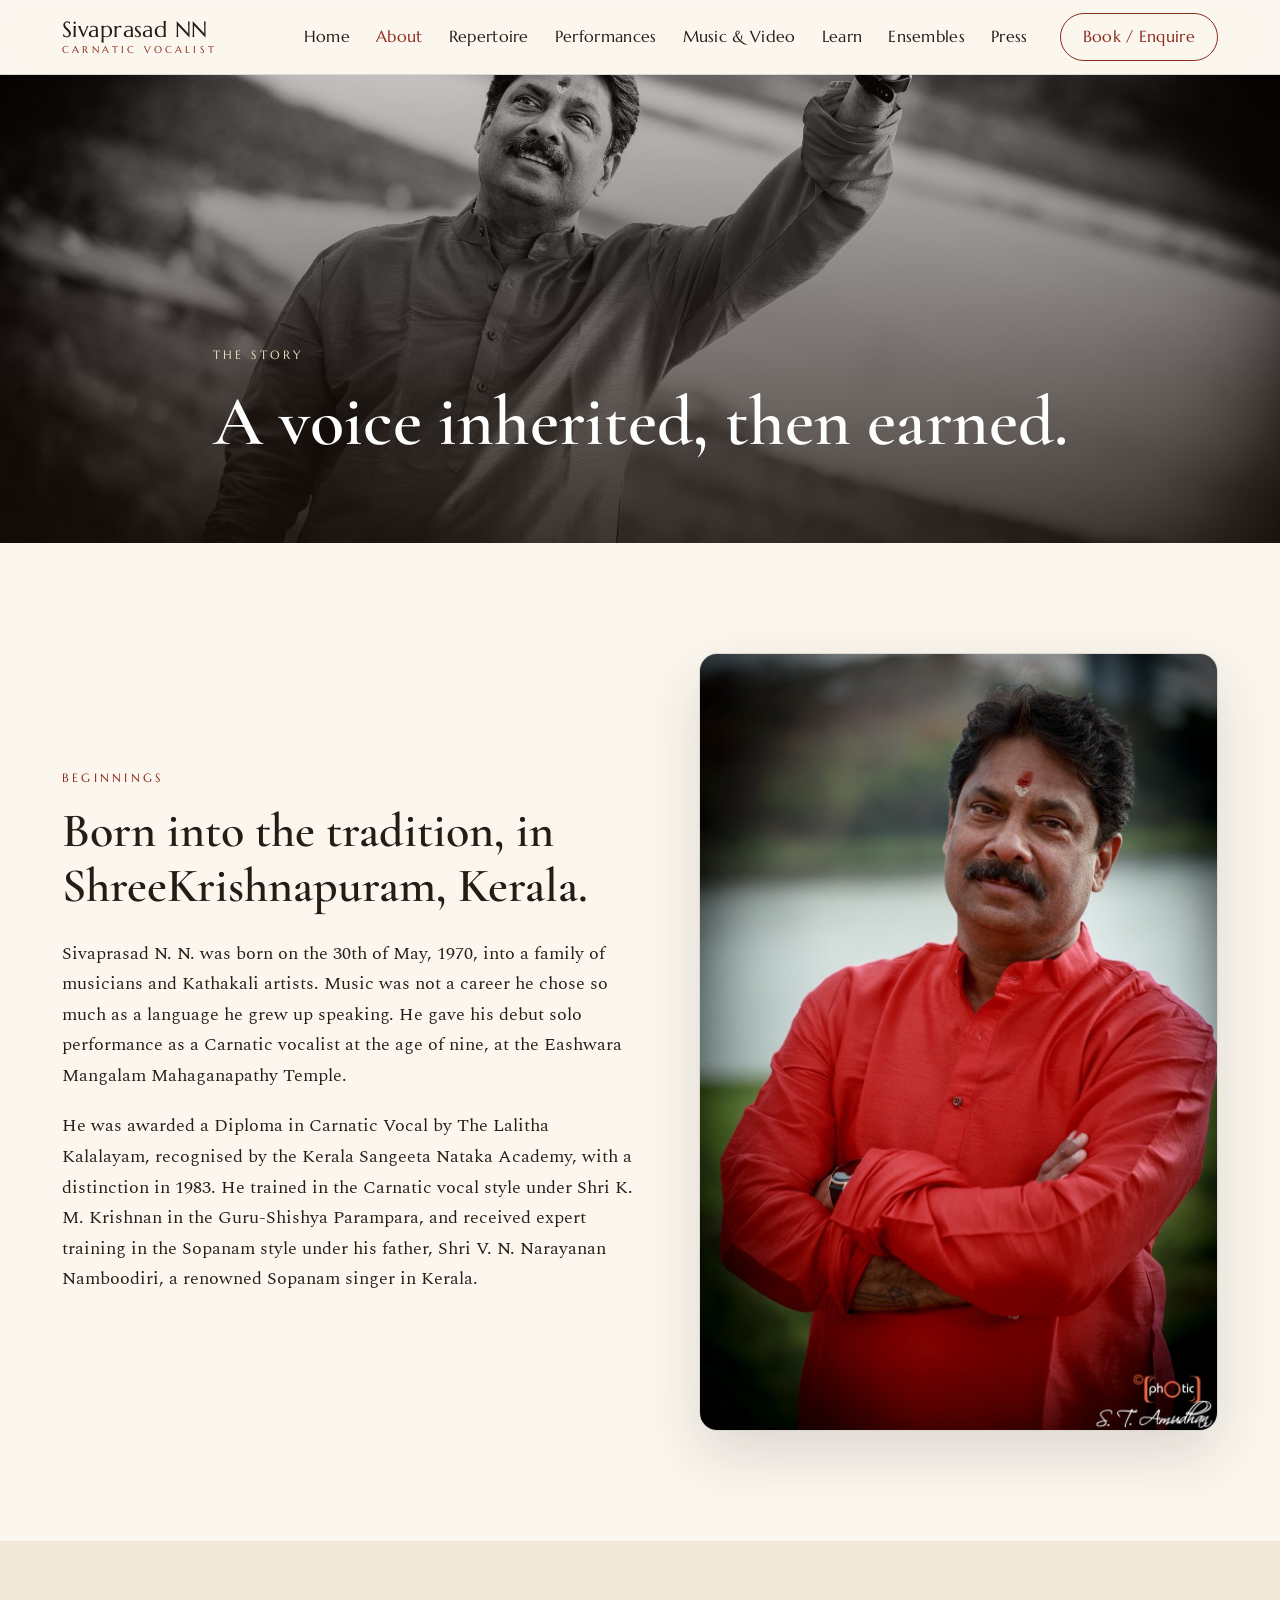
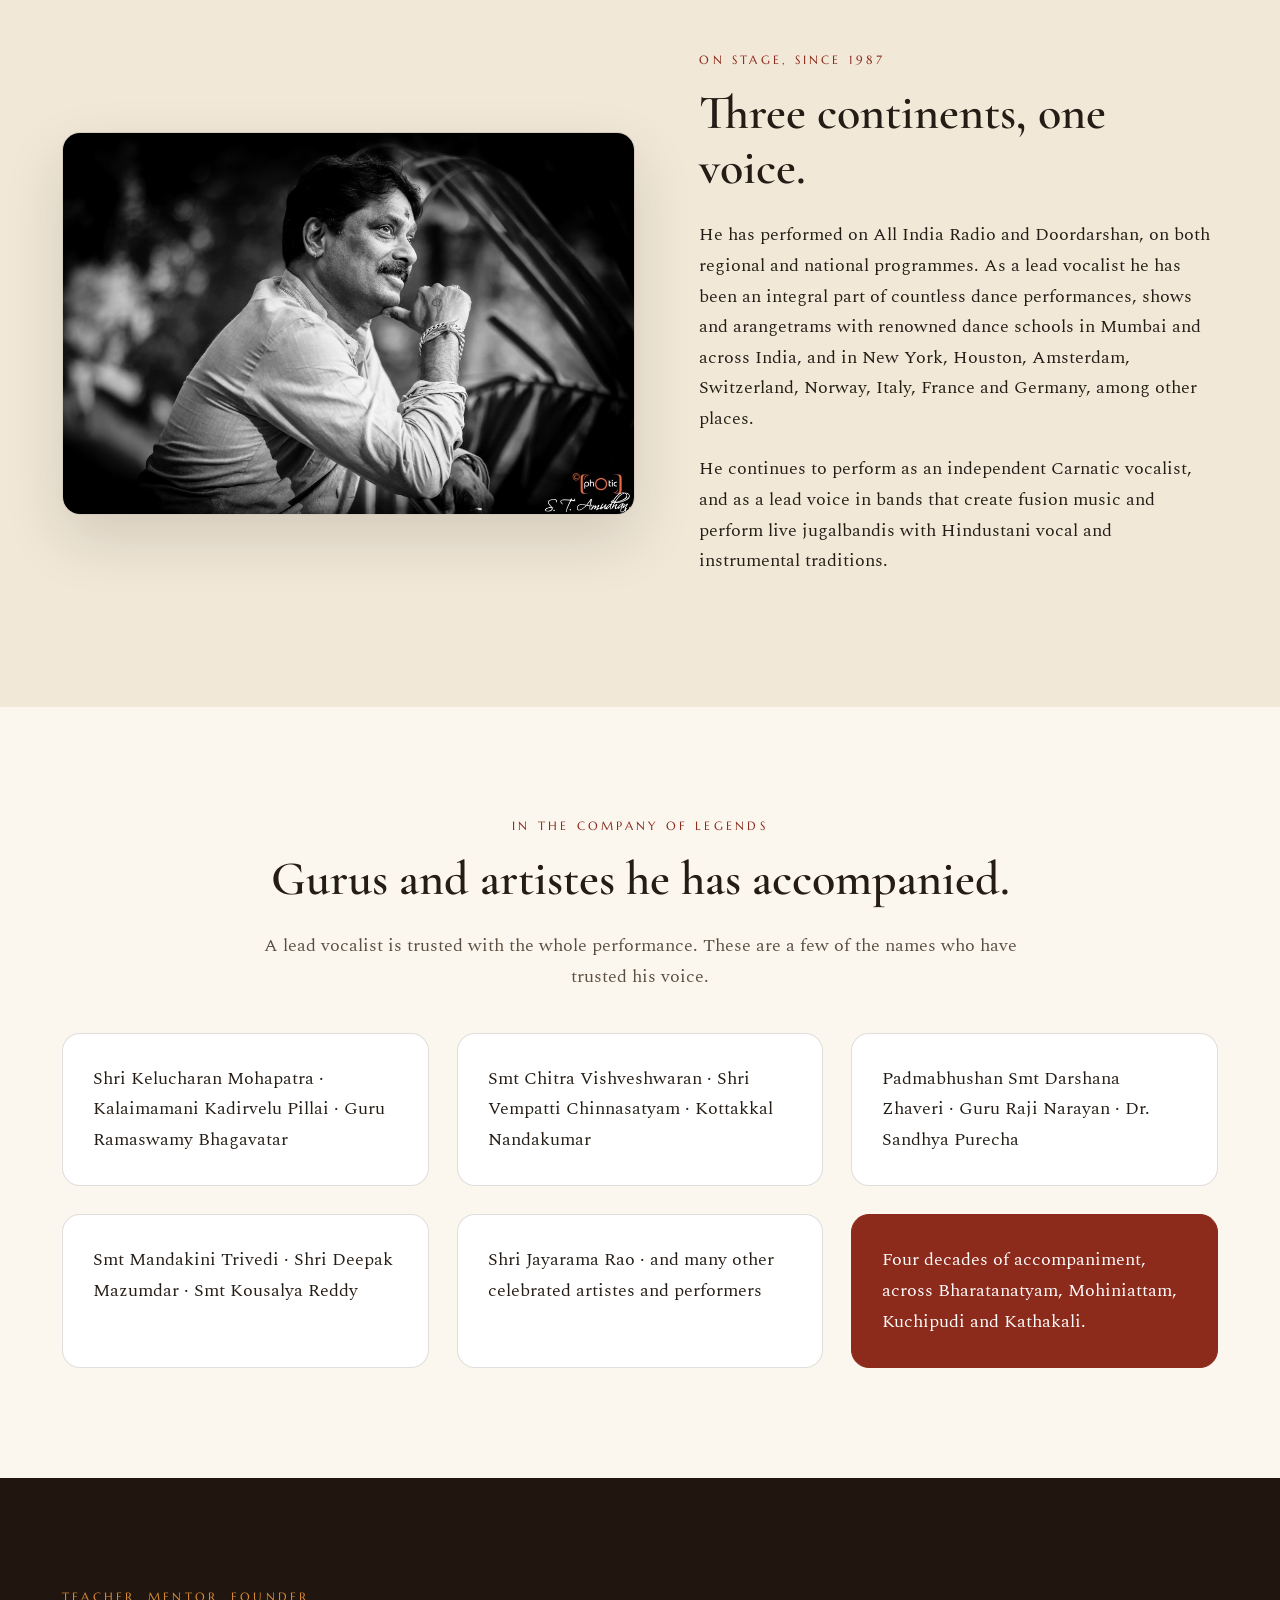
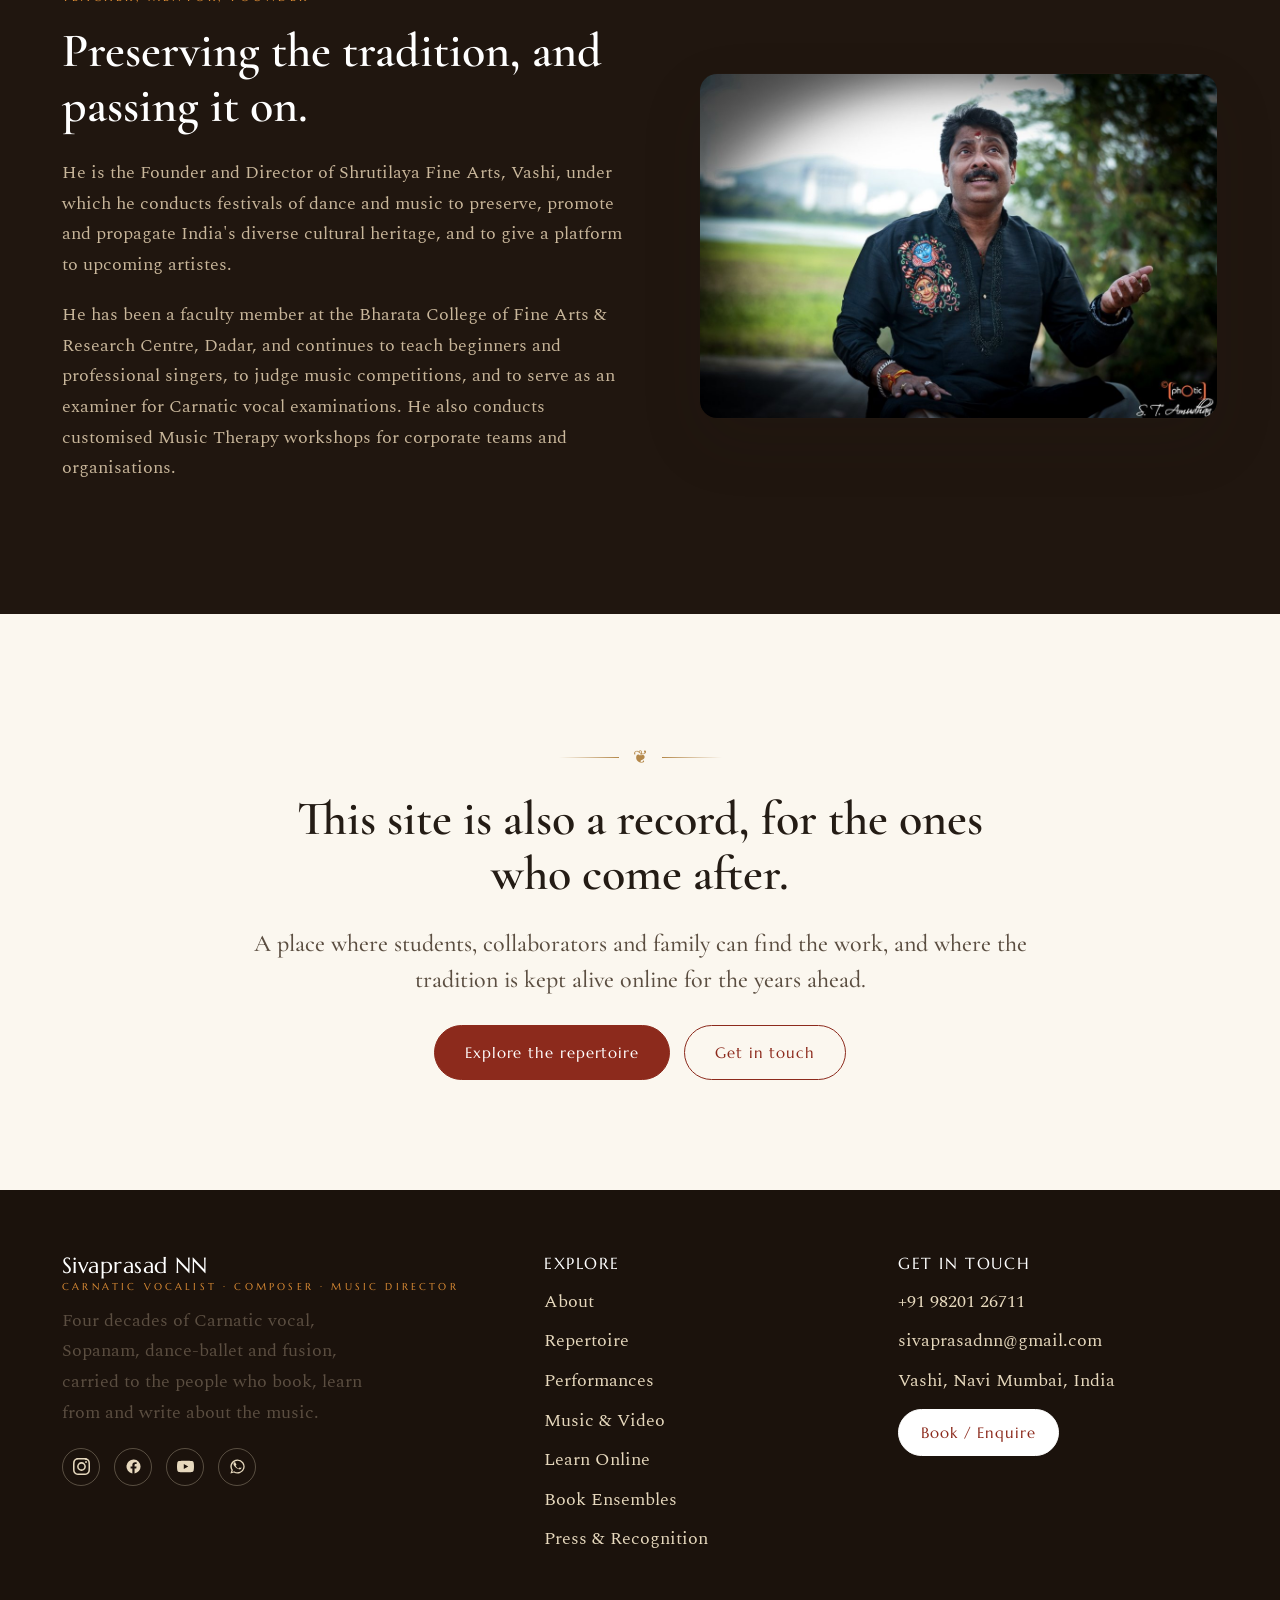
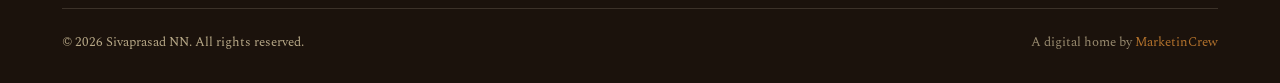
==== about.html @ c772d379 "Initial commit: Sivaprasad NN website (9-page static site)" ====
<!DOCTYPE html>
<html lang="en">
<head>
<meta charset="UTF-8">
<meta name="viewport" content="width=device-width, initial-scale=1.0">
<title>About · Sivaprasad NN, Carnatic Vocalist</title>
<meta name="description" content="The story of Sivaprasad NN: born into a family of musicians and Kathakali artists in Kerala, trained in Carnatic vocal and the Sopanam style, four decades on stage across three continents.">
<meta property="og:image" content="assets/photos/portrait/portrait-red.jpg">
<link rel="preconnect" href="https://fonts.googleapis.com">
<link rel="preconnect" href="https://fonts.gstatic.com" crossorigin>
<link href="https://fonts.googleapis.com/css2?family=Cormorant+Garamond:wght@500;600;700&family=Marcellus&family=Spectral:wght@400;500;600&display=swap" rel="stylesheet">
<link rel="icon" href="favicon.svg" type="image/svg+xml">
<link rel="stylesheet" href="css/style.css">
</head>
<body data-page="about">
<div id="site-header"></div>

<header class="pagehead">
  <div class="bg"><img src="assets/photos/hero/hero-bw-water.jpg" alt="Sivaprasad NN"></div>
  <div class="inner wrap">
    <p class="kicker">The story</p>
    <h1 class="display">A voice inherited, then earned.</h1>
  </div>
</header>

<section>
  <div class="wrap split">
    <div class="txt reveal">
      <p class="kicker">Beginnings</p>
      <h2 class="display">Born into the tradition, in ShreeKrishnapuram, Kerala.</h2>
      <p>Sivaprasad N. N. was born on the 30th of May, 1970, into a family of musicians and Kathakali artists. Music was not a career he chose so much as a language he grew up speaking. He gave his debut solo performance as a Carnatic vocalist at the age of nine, at the Eashwara Mangalam Mahaganapathy Temple.</p>
      <p>He was awarded a Diploma in Carnatic Vocal by The Lalitha Kalalayam, recognised by the Kerala Sangeeta Nataka Academy, with a distinction in 1983. He trained in the Carnatic vocal style under Shri K. M. Krishnan in the Guru-Shishya Parampara, and received expert training in the Sopanam style under his father, Shri V. N. Narayanan Namboodiri, a renowned Sopanam singer in Kerala.</p>
    </div>
    <div class="reveal">
      <div class="frame"><img src="assets/photos/portrait/portrait-red.jpg" alt="Sivaprasad NN portrait"></div>
    </div>
  </div>
</section>

<section class="section-sand">
  <div class="wrap split rev">
    <div class="reveal">
      <div class="frame"><img src="assets/photos/portrait/portrait-bw.jpg" alt="Sivaprasad NN in thought"></div>
    </div>
    <div class="txt reveal">
      <p class="kicker">On stage, since 1987</p>
      <h2 class="display">Three continents, one voice.</h2>
      <p>He has performed on All India Radio and Doordarshan, on both regional and national programmes. As a lead vocalist he has been an integral part of countless dance performances, shows and arangetrams with renowned dance schools in Mumbai and across India, and in New York, Houston, Amsterdam, Switzerland, Norway, Italy, France and Germany, among other places.</p>
      <p>He continues to perform as an independent Carnatic vocalist, and as a lead voice in bands that create fusion music and perform live jugalbandis with Hindustani vocal and instrumental traditions.</p>
    </div>
  </div>
</section>

<!-- GURUS -->
<section>
  <div class="wrap">
    <div class="center reveal" style="max-width:760px;margin:0 auto 40px">
      <p class="kicker">In the company of legends</p>
      <h2 class="display">Gurus and artistes he has accompanied.</h2>
      <p class="muted">A lead vocalist is trusted with the whole performance. These are a few of the names who have trusted his voice.</p>
    </div>
    <div class="grid g3">
      <div class="card reveal"><p class="mb0">Shri Kelucharan Mohapatra &middot; Kalaimamani Kadirvelu Pillai &middot; Guru Ramaswamy Bhagavatar</p></div>
      <div class="card reveal"><p class="mb0">Smt Chitra Vishveshwaran &middot; Shri Vempatti Chinnasatyam &middot; Kottakkal Nandakumar</p></div>
      <div class="card reveal"><p class="mb0">Padmabhushan Smt Darshana Zhaveri &middot; Guru Raji Narayan &middot; Dr. Sandhya Purecha</p></div>
      <div class="card reveal"><p class="mb0">Smt Mandakini Trivedi &middot; Shri Deepak Mazumdar &middot; Smt Kousalya Reddy</p></div>
      <div class="card reveal"><p class="mb0">Shri Jayarama Rao &middot; and many other celebrated artistes and performers</p></div>
      <div class="card reveal" style="background:var(--maroon);color:#fff;border-color:var(--maroon)">
        <p class="mb0" style="color:#fff">Four decades of accompaniment, across Bharatanatyam, Mohiniattam, Kuchipudi and Kathakali.</p></div>
    </div>
  </div>
</section>

<!-- TEACHING + SHRUTILAYA -->
<section class="section-ink">
  <div class="wrap split">
    <div class="txt reveal">
      <p class="kicker">Teacher, mentor, founder</p>
      <h2 class="display">Preserving the tradition, and passing it on.</h2>
      <p class="muted">He is the Founder and Director of Shrutilaya Fine Arts, Vashi, under which he conducts festivals of dance and music to preserve, promote and propagate India's diverse cultural heritage, and to give a platform to upcoming artistes.</p>
      <p class="muted">He has been a faculty member at the Bharata College of Fine Arts &amp; Research Centre, Dadar, and continues to teach beginners and professional singers, to judge music competitions, and to serve as an examiner for Carnatic vocal examinations. He also conducts customised Music Therapy workshops for corporate teams and organisations.</p>
    </div>
    <div class="reveal">
      <div class="frame"><img src="assets/photos/portrait/portrait-warm.jpg" alt="Sivaprasad NN teaching"></div>
    </div>
  </div>
</section>

<section class="center">
  <div class="wrap narrow reveal">
    <div class="orn"><span>&#10086;</span></div>
    <h2 class="display">This site is also a record, for the ones who come after.</h2>
    <p class="lead">A place where students, collaborators and family can find the work, and where the tradition is kept alive online for the years ahead.</p>
    <div class="btn-row" style="justify-content:center">
      <a href="repertoire.html" class="btn">Explore the repertoire</a>
      <a href="contact.html" class="btn ghost">Get in touch</a>
    </div>
  </div>
</section>

<div id="site-footer"></div>
<script src="js/data.js"></script>
<script src="js/components.js"></script>
<script src="js/main.js"></script>
</body>
</html>
---- css/style.css ----
/* =====================================================================
   Sivaprasad NN · Carnatic Vocalist
   Design system. Warm, classical, dignified. Mobile-first.
   Built by MarketinCrew. Edit colours/fonts here in one place.
   ===================================================================== */

:root{
  /* palette */
  --ivory:#FBF7EF;          /* page background */
  --paper:#FFFFFF;
  --sand:#F1E8D8;           /* soft blocks */
  --ink:#241C15;            /* main text */
  --ink-soft:#5B4E41;       /* secondary text */
  --maroon:#8C2A1C;         /* primary accent (temple vermillion) */
  --maroon-deep:#6E1F14;
  --saffron:#D98A34;        /* warm secondary */
  --gold:#B4884A;           /* fine lines, dividers */
  --gold-soft:#E7D9BE;
  --line:rgba(36,28,21,.14);

  --radius:12px;
  --radius-lg:18px;
  --shadow:0 1px 0 rgba(36,28,21,.06);
  --maxw:1200px;

  --serif:"Cormorant Garamond", Georgia, serif;
  --head:"Marcellus", Georgia, serif;
  --body:"Spectral", Georgia, serif;
}

*{box-sizing:border-box}
html{scroll-behavior:smooth}
body{
  margin:0;
  background:var(--ivory);
  color:var(--ink);
  font-family:var(--body);
  font-size:18px;
  line-height:1.7;
  -webkit-font-smoothing:antialiased;
  overflow-x:hidden;
}
img{max-width:100%;display:block}
a{color:var(--maroon);text-decoration:none}
a:hover{color:var(--maroon-deep)}

.wrap{max-width:var(--maxw);margin:0 auto;padding:0 22px}
.narrow{max-width:820px;margin-left:auto;margin-right:auto}

/* ---------- typography ---------- */
h1,h2,h3,h4{font-family:var(--head);font-weight:400;line-height:1.15;color:var(--ink);margin:0 0 .5em}
.display{font-family:var(--serif);font-weight:600}
h1{font-size:clamp(2.4rem,6vw,4.4rem)}
h2{font-size:clamp(1.9rem,4vw,3rem)}
h3{font-size:clamp(1.3rem,2.4vw,1.7rem)}
p{margin:0 0 1.1em}
.lead{font-size:clamp(1.15rem,2.2vw,1.5rem);color:var(--ink-soft);font-family:var(--serif);font-weight:500;line-height:1.5}
.kicker{font-family:var(--head);text-transform:uppercase;letter-spacing:.28em;font-size:.72rem;color:var(--maroon);margin:0 0 1rem}
.muted{color:var(--ink-soft)}
.center{text-align:center}

/* devanagari-style ornament divider */
.orn{display:flex;align-items:center;justify-content:center;gap:14px;color:var(--gold);margin:1.2rem 0}
.orn::before,.orn::after{content:"";height:1px;width:60px;background:linear-gradient(90deg,transparent,var(--gold))}
.orn::after{background:linear-gradient(90deg,var(--gold),transparent)}
.orn span{font-size:1.1rem}

/* ---------- buttons ---------- */
.btn{display:inline-block;font-family:var(--head);letter-spacing:.06em;font-size:.95rem;
  padding:14px 30px;border-radius:999px;border:1px solid var(--maroon);
  background:var(--maroon);color:#fff;transition:.25s;cursor:pointer}
.btn:hover{background:var(--maroon-deep);color:#fff;transform:translateY(-2px)}
.btn.ghost{background:transparent;color:var(--maroon)}
.btn.ghost:hover{background:var(--maroon);color:#fff}
.btn.light{background:#fff;color:var(--maroon);border-color:#fff}
.btn-row{display:flex;flex-wrap:wrap;gap:14px;margin-top:1.6rem}

/* ---------- header / nav ---------- */
.site-header{position:sticky;top:0;z-index:50;background:rgba(251,247,239,.9);
  backdrop-filter:blur(10px);border-bottom:1px solid var(--line)}
.nav{display:flex;align-items:center;justify-content:space-between;height:74px}
.brand{display:flex;flex-direction:column;line-height:1;font-family:var(--head)}
.brand .n{font-size:1.35rem;letter-spacing:.02em;color:var(--ink)}
.brand .t{font-size:.62rem;letter-spacing:.32em;text-transform:uppercase;color:var(--maroon);margin-top:5px}
.nav-links{display:flex;gap:26px;align-items:center;list-style:none;margin:0;padding:0}
.nav-links a{font-family:var(--head);font-size:.98rem;color:var(--ink);letter-spacing:.02em}
.nav-links a:hover,.nav-links a.active{color:var(--maroon)}
.nav-cta{margin-left:6px}
.burger{display:none;background:none;border:0;cursor:pointer;padding:8px}
.burger span{display:block;width:26px;height:2px;background:var(--ink);margin:5px 0;transition:.3s}

@media(max-width:940px){
  .nav-links{position:fixed;inset:74px 0 auto 0;background:var(--ivory);flex-direction:column;
    gap:0;padding:10px 0 24px;border-bottom:1px solid var(--line);
    transform:translateY(-140%);transition:transform .35s;box-shadow:0 18px 40px rgba(36,28,21,.12)}
  .nav-links.open{transform:translateY(0)}
  .nav-links li{width:100%;text-align:center}
  .nav-links a{display:block;padding:14px}
  .nav-links .nav-cta{margin:10px auto 0}
  .burger{display:block}
}

/* ---------- hero ---------- */
.hero{position:relative;min-height:88vh;display:flex;align-items:flex-end;
  color:#fff;overflow:hidden}
.hero .bg{position:absolute;inset:0}
.hero .bg img{width:100%;height:100%;object-fit:cover}
.hero .bg::after{content:"";position:absolute;inset:0;
  background:linear-gradient(180deg,rgba(30,18,12,.15) 0%,rgba(30,18,12,.35) 45%,rgba(24,14,9,.86) 100%)}
.hero .inner{position:relative;z-index:2;padding:0 0 8vh}
.hero .kicker{color:var(--gold-soft)}
.hero h1{color:#fff;text-shadow:0 2px 30px rgba(0,0,0,.4)}
.hero .lead{color:rgba(255,255,255,.9)}

/* page-top banner (interior pages) */
.pagehead{position:relative;color:#fff;min-height:52vh;display:flex;align-items:flex-end;overflow:hidden}
.pagehead .bg{position:absolute;inset:0}
.pagehead .bg img{width:100%;height:100%;object-fit:cover}
.pagehead .bg::after{content:"";position:absolute;inset:0;
  background:linear-gradient(180deg,rgba(30,18,12,.2),rgba(24,14,9,.8))}
.pagehead .inner{position:relative;z-index:2;padding:0 0 5vh}
.pagehead h1{color:#fff}
.pagehead .kicker{color:var(--gold-soft)}

/* ---------- sections ---------- */
section{padding:clamp(56px,9vw,110px) 0}
.section-sand{background:var(--sand)}
.section-ink{background:#20160F;color:#F1E8D8}
.section-ink h1,.section-ink h2,.section-ink h3{color:#fff}
.section-ink .muted{color:#c9b79b}
.section-ink .kicker{color:var(--saffron)}

.grid{display:grid;gap:28px}
.g2{grid-template-columns:repeat(2,1fr)}
.g3{grid-template-columns:repeat(3,1fr)}
.g4{grid-template-columns:repeat(4,1fr)}
@media(max-width:900px){.g3,.g4{grid-template-columns:repeat(2,1fr)}}
@media(max-width:620px){.g2,.g3,.g4{grid-template-columns:1fr}}

.split{display:grid;grid-template-columns:1.05fr .95fr;gap:clamp(30px,5vw,64px);align-items:center}
.split.rev .txt{order:2}
@media(max-width:840px){.split{grid-template-columns:1fr}.split.rev .txt{order:0}}
.frame{border-radius:var(--radius-lg);overflow:hidden;border:1px solid var(--line);
  box-shadow:0 24px 60px rgba(36,28,21,.14)}
.frame img{width:100%;height:100%;object-fit:cover}

/* ---------- cards ---------- */
.card{background:var(--paper);border:1px solid var(--line);border-radius:var(--radius-lg);
  padding:30px;transition:.28s}
.card:hover{transform:translateY(-4px);box-shadow:0 22px 48px rgba(36,28,21,.12)}
.card .ic{font-family:var(--serif);font-size:2.2rem;color:var(--maroon);line-height:1}
.card h3{margin-top:.5rem}
.card.pillar{border-top:3px solid var(--maroon)}

.stat{font-family:var(--serif);font-weight:600;font-size:clamp(2.4rem,5vw,3.6rem);color:var(--maroon);line-height:1}
.stat + .lbl{font-family:var(--head);text-transform:uppercase;letter-spacing:.14em;font-size:.74rem;color:var(--ink-soft)}

/* ---------- gallery ---------- */
.gallery{columns:3;column-gap:16px}
@media(max-width:900px){.gallery{columns:2}}
@media(max-width:560px){.gallery{columns:1}}
.gallery figure{margin:0 0 16px;border-radius:var(--radius);overflow:hidden;border:1px solid var(--line);
  cursor:pointer;position:relative;break-inside:avoid}
.gallery img{width:100%;transition:.5s}
.gallery figure:hover img{transform:scale(1.05)}

/* video cards */
.video{border-radius:var(--radius-lg);overflow:hidden;border:1px solid var(--line);background:#000;position:relative;aspect-ratio:16/9}
.video iframe{width:100%;height:100%;border:0}
.video-thumb{cursor:pointer;position:relative}
.video-thumb img{width:100%;height:100%;object-fit:cover;aspect-ratio:16/9}
.video-thumb::after{content:"►";position:absolute;inset:0;display:flex;align-items:center;justify-content:center;
  color:#fff;font-size:2rem;background:rgba(20,12,8,.28);transition:.3s}
.video-thumb:hover::after{background:rgba(20,12,8,.12)}
.vcaption{font-family:var(--head);font-size:1rem;margin-top:10px}

/* press wall */
.press-grid{columns:3;column-gap:16px}
@media(max-width:900px){.press-grid{columns:2}}
@media(max-width:560px){.press-grid{columns:1}}
.press-grid figure{margin:0 0 16px;border-radius:8px;overflow:hidden;border:1px solid var(--line);
  background:#fff;cursor:pointer;break-inside:avoid}
.quote{background:var(--paper);border:1px solid var(--line);border-left:3px solid var(--gold);
  border-radius:var(--radius);padding:26px 28px}
.quote p{font-family:var(--serif);font-style:italic;font-size:1.2rem;color:var(--ink);margin-bottom:.6rem}
.quote cite{font-family:var(--head);font-style:normal;font-size:.82rem;letter-spacing:.1em;
  text-transform:uppercase;color:var(--maroon)}

/* awards list */
.awards{list-style:none;margin:0;padding:0}
.awards li{padding:16px 0;border-bottom:1px solid var(--line);display:flex;gap:16px;align-items:baseline}
.awards li .yr{font-family:var(--serif);font-weight:600;color:var(--maroon);min-width:64px}
.awards li .ti{font-family:var(--body)}

/* ---------- flow / process diagram (rule 19) ---------- */
.flow{display:grid;grid-template-columns:repeat(3,1fr);gap:0;align-items:stretch}
@media(max-width:760px){.flow{grid-template-columns:1fr}}
.flow .step{position:relative;background:var(--paper);border:1px solid var(--line);border-radius:var(--radius-lg);
  padding:28px;margin:8px;text-align:center}
.flow .step .num{font-family:var(--serif);font-weight:600;color:var(--gold);font-size:1.1rem}
.flow .step h3{color:var(--maroon)}
.flow .arrow{display:none}

/* ---------- forms ---------- */
.form{background:var(--paper);border:1px solid var(--line);border-radius:var(--radius-lg);padding:clamp(24px,4vw,40px)}
.tabs{display:flex;gap:8px;flex-wrap:wrap;margin-bottom:22px}
.tab{font-family:var(--head);font-size:.9rem;padding:10px 20px;border-radius:999px;border:1px solid var(--line);
  background:transparent;cursor:pointer;color:var(--ink-soft);transition:.2s}
.tab.active{background:var(--maroon);color:#fff;border-color:var(--maroon)}
.field{margin-bottom:16px}
.field label{display:block;font-family:var(--head);font-size:.82rem;letter-spacing:.06em;
  text-transform:uppercase;color:var(--ink-soft);margin-bottom:6px}
.field input,.field textarea,.field select{width:100%;padding:13px 15px;border:1px solid var(--line);
  border-radius:10px;background:var(--ivory);font-family:var(--body);font-size:1rem;color:var(--ink)}
.field input:focus,.field textarea:focus,.field select:focus{outline:none;border-color:var(--maroon)}

/* ---------- footer ---------- */
.site-footer{background:#1B120C;color:#E7D9BE;padding:64px 0 30px}
.site-footer a{color:#E7D9BE}
.site-footer a:hover{color:#fff}
.footer-grid{display:grid;grid-template-columns:1.4fr 1fr 1fr;gap:34px}
@media(max-width:760px){.footer-grid{grid-template-columns:1fr;gap:26px}}
.site-footer h4{color:#fff;font-size:1rem;letter-spacing:.1em;text-transform:uppercase;margin-bottom:14px}
.site-footer ul{list-style:none;padding:0;margin:0}
.site-footer li{margin-bottom:9px}
.socials{display:flex;gap:14px;margin-top:14px}
.socials a{width:38px;height:38px;border:1px solid rgba(231,217,190,.3);border-radius:50%;
  display:flex;align-items:center;justify-content:center;transition:.25s}
.socials a:hover{background:var(--maroon);border-color:var(--maroon)}
.footer-bottom{border-top:1px solid rgba(231,217,190,.16);margin-top:44px;padding-top:22px;
  display:flex;justify-content:space-between;flex-wrap:wrap;gap:10px;font-size:.82rem;color:#b7a887}
.credit{opacity:.8}
.credit a{color:var(--saffron)}

/* ---------- lightbox ---------- */
.lb{position:fixed;inset:0;background:rgba(18,11,7,.94);z-index:200;display:none;
  align-items:center;justify-content:center;padding:24px}
.lb.open{display:flex}
.lb img{max-width:92vw;max-height:86vh;border-radius:8px}
.lb .x{position:absolute;top:22px;right:26px;color:#fff;font-size:2rem;cursor:pointer;font-family:var(--serif)}
.lb .nav-a{position:absolute;top:50%;transform:translateY(-50%);color:#fff;font-size:2.4rem;cursor:pointer;
  padding:20px;user-select:none;opacity:.8}
.lb .prev{left:8px}.lb .next{right:8px}

/* ---------- reveal on scroll ---------- */
.reveal{opacity:0;transform:translateY(26px);transition:opacity .8s ease,transform .8s ease}
.reveal.in{opacity:1;transform:none}

/* utility spacing */
.mt0{margin-top:0}.mb0{margin-bottom:0}
.pill{display:inline-block;font-family:var(--head);font-size:.76rem;letter-spacing:.12em;text-transform:uppercase;
  color:var(--maroon);background:var(--gold-soft);padding:6px 14px;border-radius:999px;margin-bottom:14px}
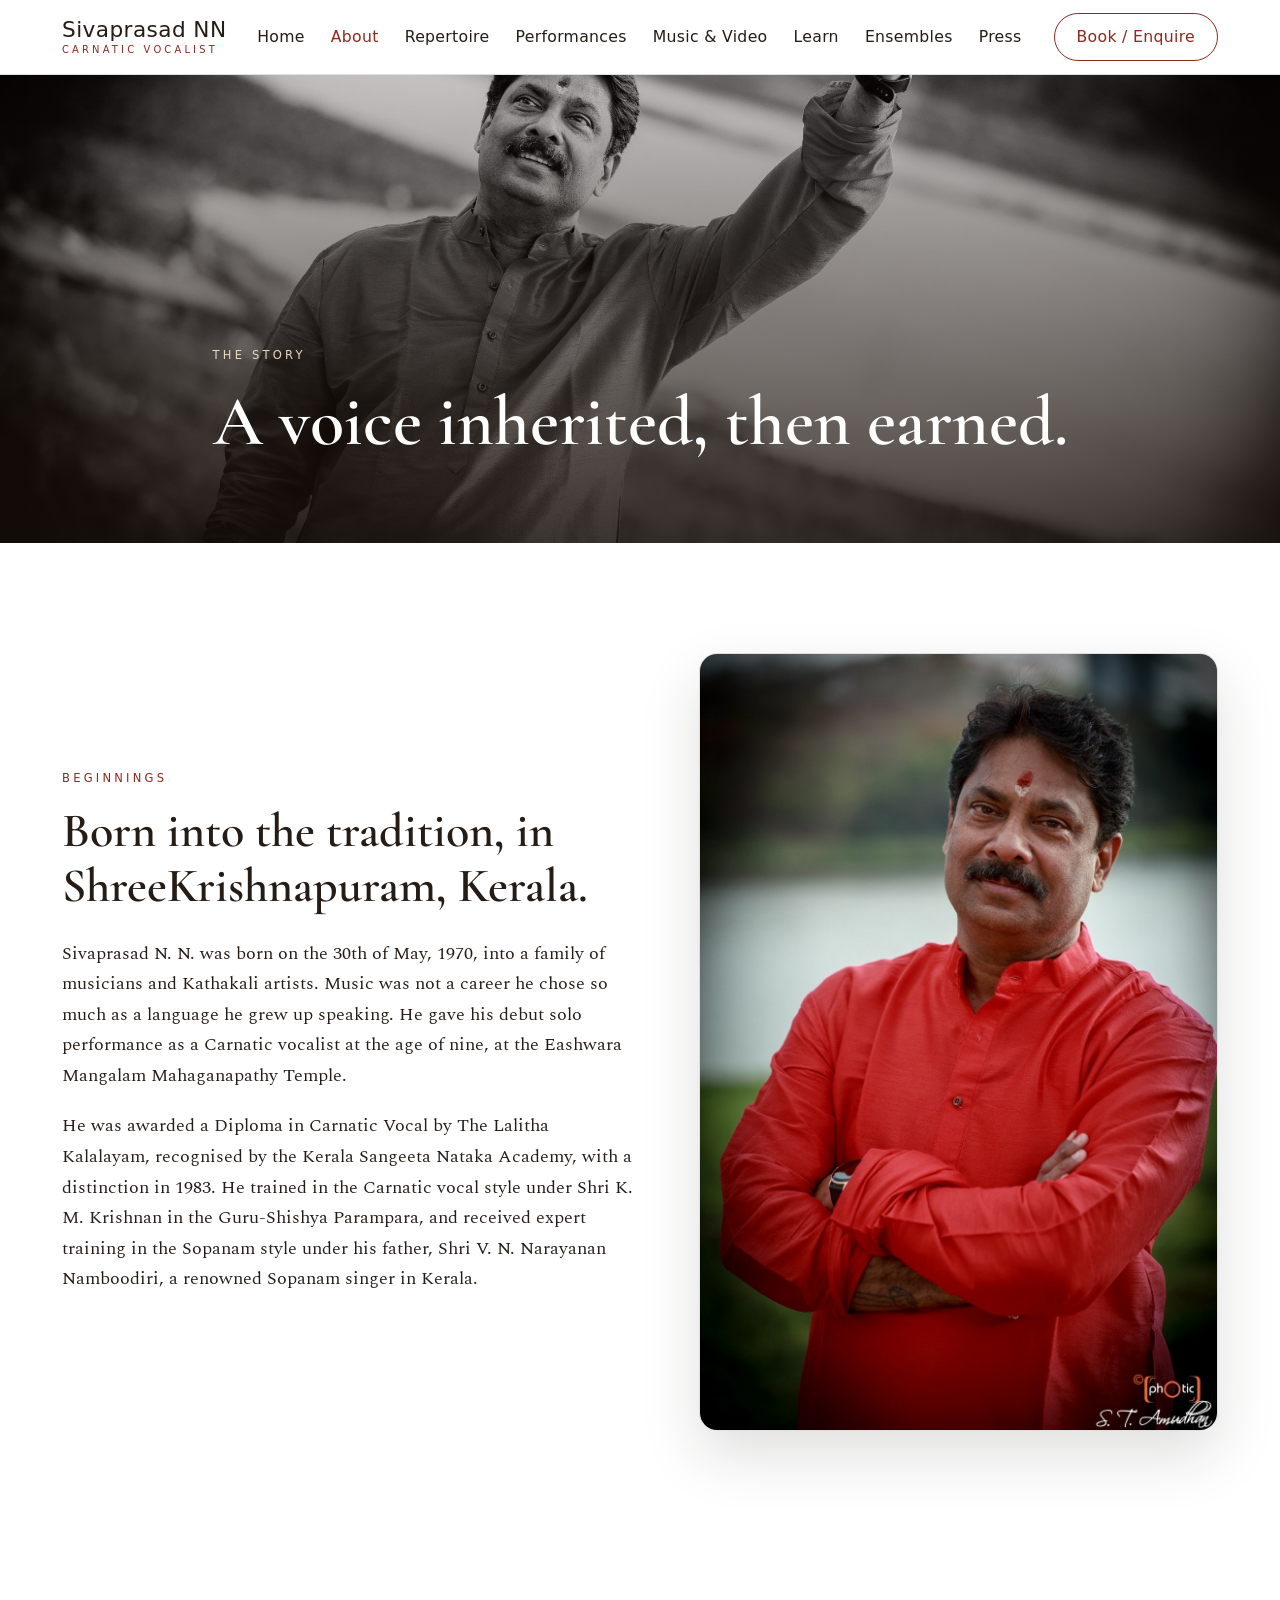
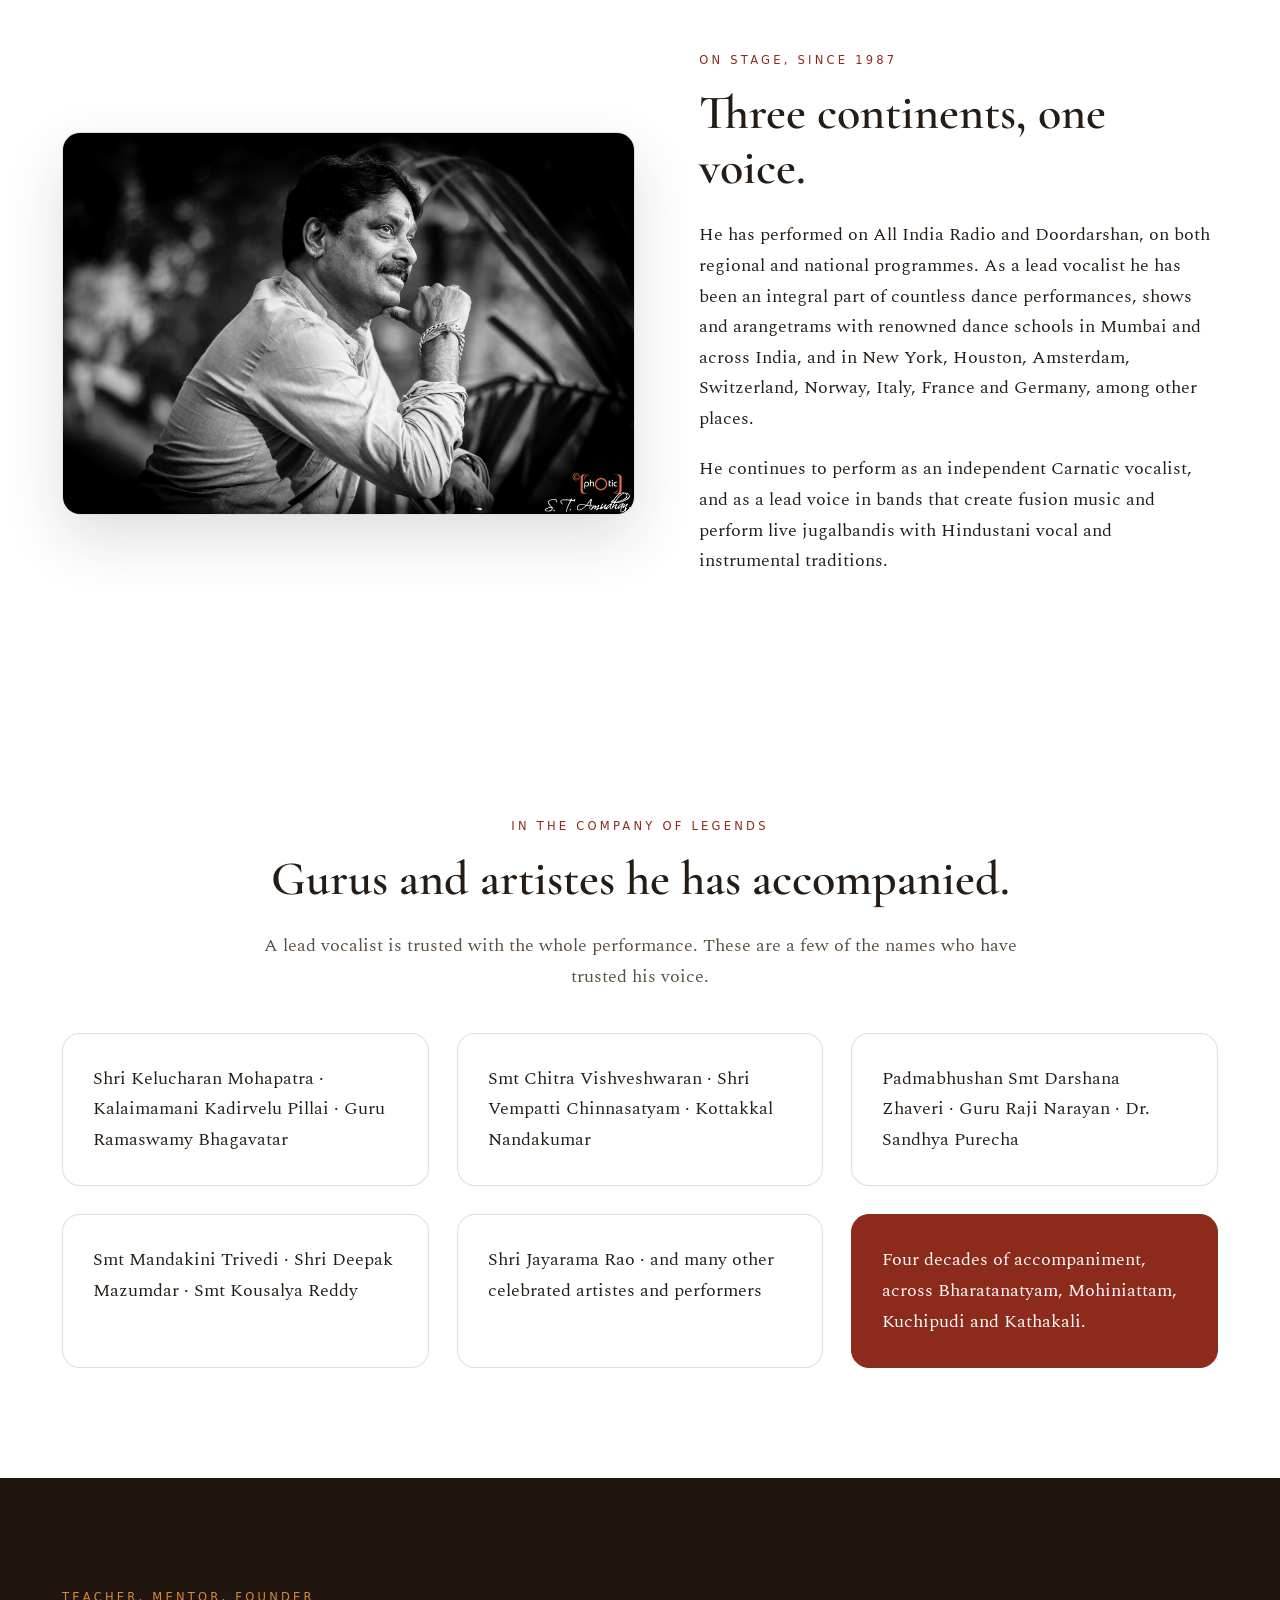
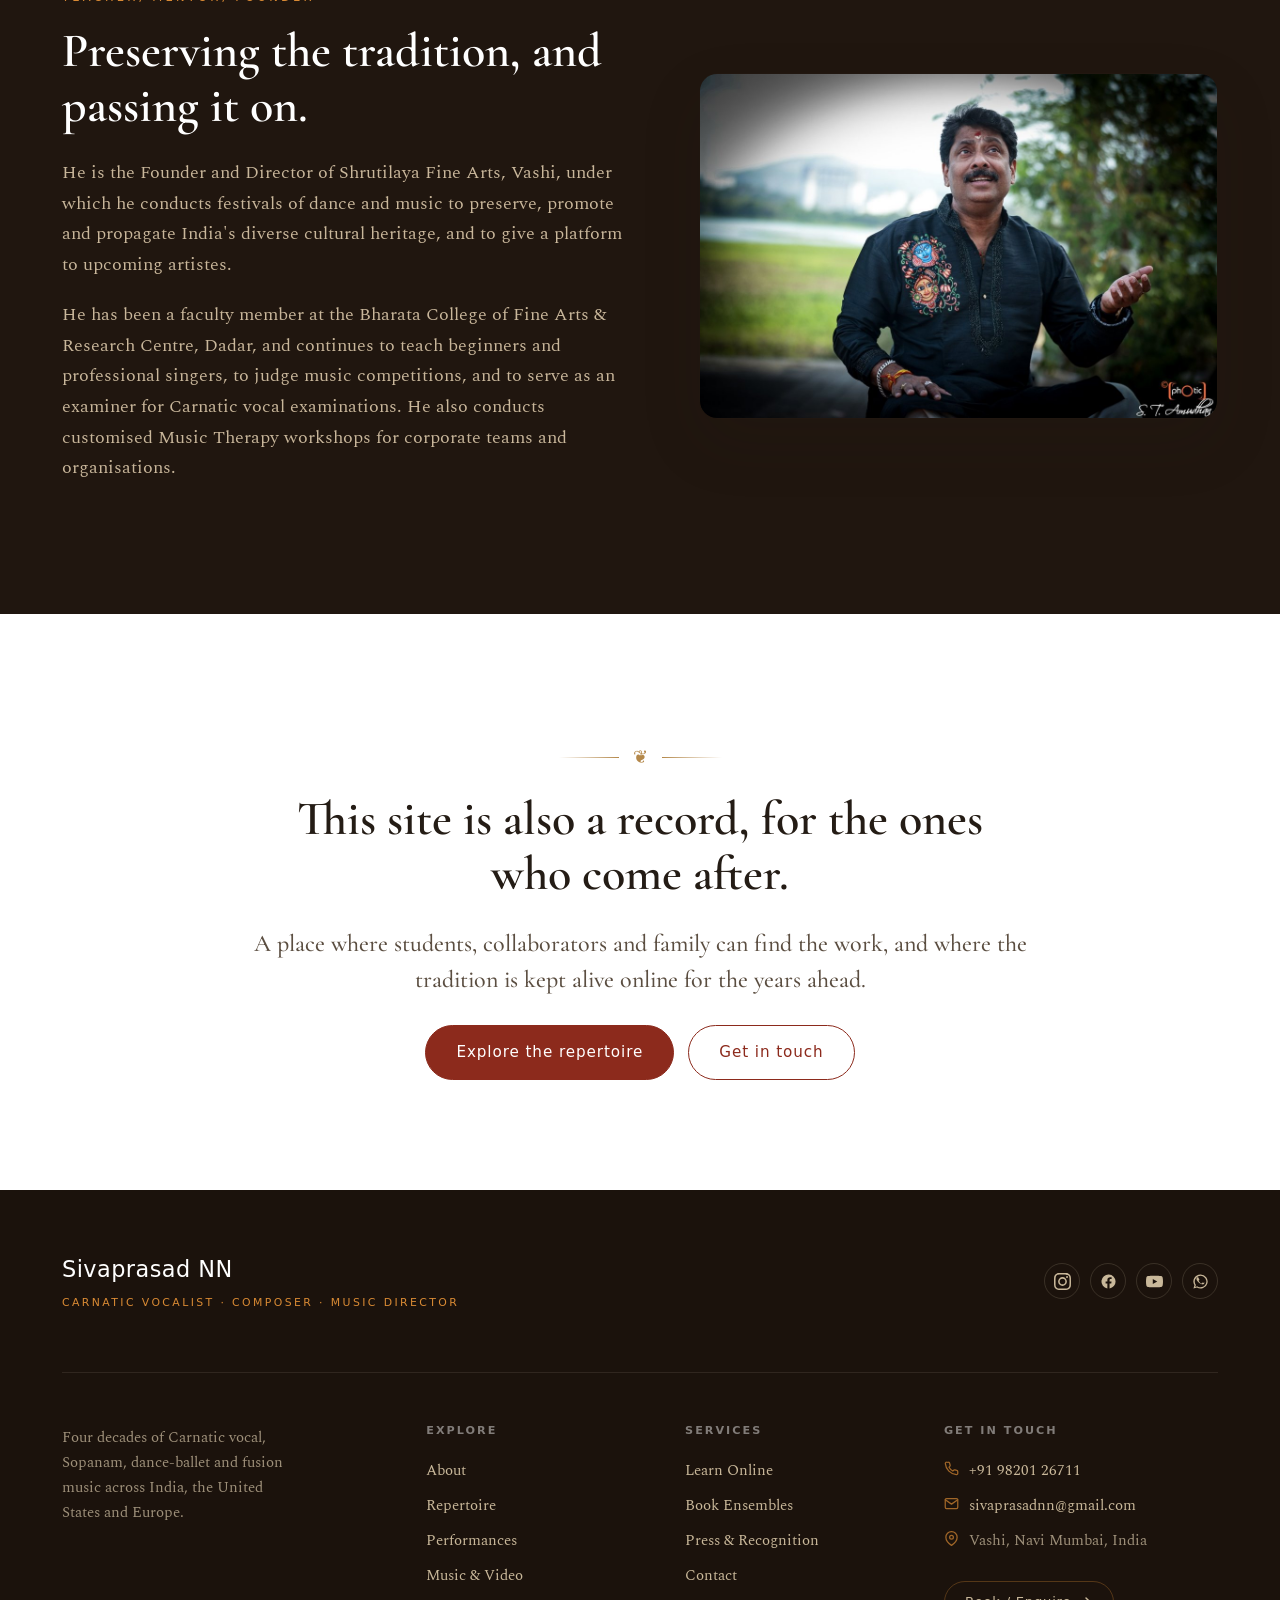
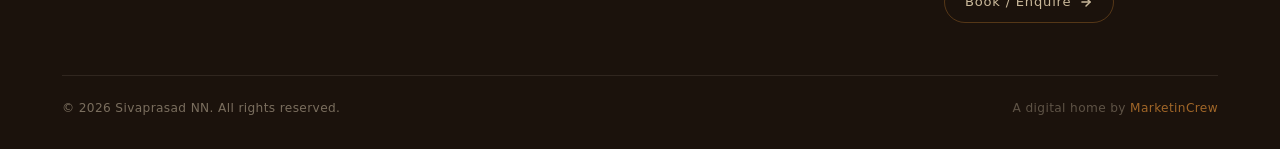
==== commit 9ec568af: "redesigned landing page" ====
--- a/about.html
+++ b/about.html
@@ -8,7 +8,7 @@
 <meta property="og:image" content="assets/photos/portrait/portrait-red.jpg">
 <link rel="preconnect" href="https://fonts.googleapis.com">
 <link rel="preconnect" href="https://fonts.gstatic.com" crossorigin>
-<link href="https://fonts.googleapis.com/css2?family=Cormorant+Garamond:wght@500;600;700&family=Marcellus&family=Spectral:wght@400;500;600&display=swap" rel="stylesheet">
+<link href="https://fonts.googleapis.com/css2?family=Cormorant+Garamond:wght@500;600;700family=Cormorant+Garamond:wght@500;600;700&family=Marcellus&family=Spectral:wght@400;500;600&display=swapfamily=Inter:wght@300;400;500;600;700family=Cormorant+Garamond:wght@500;600;700&family=Marcellus&family=Spectral:wght@400;500;600&display=swapfamily=Spectral:wght@400;500;600family=Cormorant+Garamond:wght@500;600;700&family=Marcellus&family=Spectral:wght@400;500;600&display=swapdisplay=swap" rel="stylesheet">
 <link rel="icon" href="favicon.svg" type="image/svg+xml">
 <link rel="stylesheet" href="css/style.css">
 </head>
--- a/css/style.css
+++ b/css/style.css
@@ -6,9 +6,9 @@
 
 :root{
   /* palette */
-  --ivory:#FBF7EF;          /* page background */
+  --ivory:#FFFFFF;          /* page background */
   --paper:#FFFFFF;
-  --sand:#F1E8D8;           /* soft blocks */
+  --sand:#FFFFFF;           /* soft blocks */
   --ink:#241C15;            /* main text */
   --ink-soft:#5B4E41;       /* secondary text */
   --maroon:#8C2A1C;         /* primary accent (temple vermillion) */
@@ -24,7 +24,7 @@
   --maxw:1200px;
 
   --serif:"Cormorant Garamond", Georgia, serif;
-  --head:"Marcellus", Georgia, serif;
+  --head:"Inter", system-ui, sans-serif;
   --body:"Spectral", Georgia, serif;
 }
 
@@ -76,18 +76,50 @@
 .btn-row{display:flex;flex-wrap:wrap;gap:14px;margin-top:1.6rem}
 
 /* ---------- header / nav ---------- */
-.site-header{position:sticky;top:0;z-index:50;background:rgba(251,247,239,.9);
-  backdrop-filter:blur(10px);border-bottom:1px solid var(--line)}
+.site-header{position:sticky;top:0;z-index:50;background:rgba(255,255,255,.9);
+  backdrop-filter:blur(10px);border-bottom:1px solid var(--line);transition:background .4s,border-color .4s}
 .nav{display:flex;align-items:center;justify-content:space-between;height:74px}
 .brand{display:flex;flex-direction:column;line-height:1;font-family:var(--head)}
-.brand .n{font-size:1.35rem;letter-spacing:.02em;color:var(--ink)}
-.brand .t{font-size:.62rem;letter-spacing:.32em;text-transform:uppercase;color:var(--maroon);margin-top:5px}
+.brand .n{font-size:1.35rem;letter-spacing:.02em;color:var(--ink);transition:color .4s}
+.brand .t{font-size:.62rem;letter-spacing:.32em;text-transform:uppercase;color:var(--maroon);margin-top:5px;transition:color .4s}
 .nav-links{display:flex;gap:26px;align-items:center;list-style:none;margin:0;padding:0}
-.nav-links a{font-family:var(--head);font-size:.98rem;color:var(--ink);letter-spacing:.02em}
+.nav-links a{font-family:var(--head);font-size:.98rem;color:var(--ink);letter-spacing:.02em;transition:color .4s}
 .nav-links a:hover,.nav-links a.active{color:var(--maroon)}
 .nav-cta{margin-left:6px}
 .burger{display:none;background:none;border:0;cursor:pointer;padding:8px}
 .burger span{display:block;width:26px;height:2px;background:var(--ink);margin:5px 0;transition:.3s}
+
+/* Transparent header on home page */
+.site-header.header--transparent{
+  position:fixed;top:0;left:0;right:0;
+  background:transparent;backdrop-filter:none;border-bottom-color:transparent;
+}
+.site-header.header--transparent .brand .n{color:#fff}
+.site-header.header--transparent .brand .t{color:rgba(255,255,255,.75)}
+.site-header.header--transparent .nav-links a{color:rgba(255,255,255,.9)}
+.site-header.header--transparent .nav-links a:hover,
+.site-header.header--transparent .nav-links a.active{color:#fff}
+.site-header.header--transparent .nav-links .nav-cta .btn{
+  color:#fff;border-color:rgba(255,255,255,.5);background:transparent;
+}
+.site-header.header--transparent .nav-links .nav-cta .btn:hover{
+  background:rgba(255,255,255,.15);border-color:#fff;
+}
+.site-header.header--transparent .burger span{background:#fff}
+
+/* Solid state after scroll */
+.site-header.header--scrolled{
+  background:rgba(255,255,255,.95);backdrop-filter:blur(10px);border-bottom-color:var(--line);
+}
+.site-header.header--scrolled .brand .n{color:var(--ink)}
+.site-header.header--scrolled .brand .t{color:var(--maroon)}
+.site-header.header--scrolled .nav-links a{color:var(--ink)}
+.site-header.header--scrolled .nav-links a:hover,
+.site-header.header--scrolled .nav-links a.active{color:var(--maroon)}
+.site-header.header--scrolled .nav-links .nav-cta .btn{
+  color:var(--maroon);border-color:var(--maroon);background:transparent;
+}
+.site-header.header--scrolled .burger span{background:var(--ink)}
 
 @media(max-width:940px){
   .nav-links{position:fixed;inset:74px 0 auto 0;background:var(--ivory);flex-direction:column;
@@ -98,6 +130,10 @@
   .nav-links a{display:block;padding:14px}
   .nav-links .nav-cta{margin:10px auto 0}
   .burger{display:block}
+  .site-header.header--transparent .nav-links{background:rgba(30,20,14,.95)}
+  .site-header.header--transparent .nav-links a{color:rgba(255,255,255,.9)}
+  .site-header.header--scrolled .nav-links{background:var(--ivory)}
+  .site-header.header--scrolled .nav-links a{color:var(--ink)}
 }
 
 /* ---------- hero ---------- */
@@ -215,22 +251,149 @@
 .field input:focus,.field textarea:focus,.field select:focus{outline:none;border-color:var(--maroon)}
 
 /* ---------- footer ---------- */
-.site-footer{background:#1B120C;color:#E7D9BE;padding:64px 0 30px}
-.site-footer a{color:#E7D9BE}
+.site-footer{
+  background:#1B120C;
+  color:#c9b89a;
+  padding:0 0 30px;
+}
+.site-footer a{color:#c9b89a;transition:color .25s}
 .site-footer a:hover{color:#fff}
-.footer-grid{display:grid;grid-template-columns:1.4fr 1fr 1fr;gap:34px}
-@media(max-width:760px){.footer-grid{grid-template-columns:1fr;gap:26px}}
-.site-footer h4{color:#fff;font-size:1rem;letter-spacing:.1em;text-transform:uppercase;margin-bottom:14px}
 .site-footer ul{list-style:none;padding:0;margin:0}
-.site-footer li{margin-bottom:9px}
-.socials{display:flex;gap:14px;margin-top:14px}
-.socials a{width:38px;height:38px;border:1px solid rgba(231,217,190,.3);border-radius:50%;
-  display:flex;align-items:center;justify-content:center;transition:.25s}
-.socials a:hover{background:var(--maroon);border-color:var(--maroon)}
-.footer-bottom{border-top:1px solid rgba(231,217,190,.16);margin-top:44px;padding-top:22px;
-  display:flex;justify-content:space-between;flex-wrap:wrap;gap:10px;font-size:.82rem;color:#b7a887}
-.credit{opacity:.8}
-.credit a{color:var(--saffron)}
+.site-footer li{margin-bottom:10px;font-size:.92rem}
+.site-footer h4{
+  font-family:var(--head);
+  color:rgba(255,255,255,.45);
+  font-size:.7rem;
+  font-weight:600;
+  letter-spacing:.18em;
+  text-transform:uppercase;
+  margin:0 0 20px;
+}
+
+/* top strip: brand left, socials right */
+.footer-top{
+  display:flex;
+  align-items:center;
+  justify-content:space-between;
+  flex-wrap:wrap;
+  gap:20px;
+  padding:clamp(40px,6vw,60px) 0;
+  border-bottom:1px solid rgba(231,217,190,.1);
+}
+.footer-brand{
+  display:flex;
+  flex-direction:column;
+  gap:5px;
+}
+.footer-brand__name{
+  font-family:var(--head);
+  font-size:1.4rem;
+  font-weight:500;
+  color:#fff;
+  letter-spacing:.02em;
+}
+.footer-brand__tag{
+  font-family:var(--head);
+  font-size:.68rem;
+  letter-spacing:.22em;
+  text-transform:uppercase;
+  color:var(--saffron);
+}
+
+.socials{display:flex;gap:10px}
+.socials a{
+  width:36px;height:36px;
+  border:1px solid rgba(231,217,190,.15);
+  border-radius:50%;
+  display:flex;align-items:center;justify-content:center;
+  color:#c9b89a;
+  transition:all .3s ease;
+}
+.socials a:hover{
+  background:var(--maroon);
+  border-color:var(--maroon);
+  color:#fff;
+  transform:translateY(-2px);
+}
+
+/* 4-column grid */
+.footer-grid{
+  display:grid;
+  grid-template-columns:1.5fr 1fr 1fr 1.3fr;
+  gap:clamp(24px,4vw,48px);
+  padding:clamp(36px,5vw,52px) 0;
+}
+@media(max-width:900px){
+  .footer-grid{grid-template-columns:1fr 1fr;row-gap:36px}
+}
+@media(max-width:560px){
+  .footer-grid{grid-template-columns:1fr;row-gap:32px}
+}
+
+.footer-bio{
+  font-family:var(--body);
+  font-size:.92rem;
+  line-height:1.7;
+  color:#9e907a;
+  margin:0;
+  max-width:30ch;
+}
+
+/* contact items with icons */
+.footer-contact li{
+  display:flex;
+  align-items:flex-start;
+  gap:10px;
+}
+.footer-contact svg{
+  flex-shrink:0;
+  margin-top:3px;
+  color:var(--saffron);
+  opacity:.7;
+}
+.footer-contact span{color:#9e907a}
+
+/* small CTA link */
+.footer-cta{
+  display:inline-flex;
+  align-items:center;
+  gap:8px;
+  margin-top:18px;
+  font-family:var(--head);
+  font-size:.82rem;
+  font-weight:500;
+  letter-spacing:.06em;
+  color:var(--saffron);
+  padding:9px 20px;
+  border-radius:999px;
+  border:1px solid rgba(217,138,52,.3);
+  transition:all .3s ease;
+  text-decoration:none;
+}
+.footer-cta svg{flex-shrink:0;transition:transform .3s ease}
+.footer-cta:hover{
+  background:var(--saffron);
+  color:#1B120C;
+  border-color:var(--saffron);
+}
+.footer-cta:hover svg{transform:translateX(3px)}
+
+/* bottom bar */
+.footer-bottom{
+  border-top:1px solid rgba(231,217,190,.1);
+  padding-top:22px;
+  display:flex;
+  justify-content:space-between;
+  flex-wrap:wrap;
+  gap:10px;
+  font-family:var(--head);
+  font-size:.76rem;
+  letter-spacing:.03em;
+  color:#7a6e5e;
+}
+.credit{opacity:.7}
+.credit a{color:var(--saffron);transition:color .25s}
+.credit a:hover{color:#fff}
 
 /* ---------- lightbox ---------- */
 .lb{position:fixed;inset:0;background:rgba(18,11,7,.94);z-index:200;display:none;
@@ -246,6 +409,940 @@
 .reveal{opacity:0;transform:translateY(26px);transition:opacity .8s ease,transform .8s ease}
 .reveal.in{opacity:1;transform:none}
 
+/* =============================================================
+   Sticky Grid Scroll (SGS) · Hero + About
+   Adapted from: github.com/theoplawinski/codrops-sticky-grid-scroll
+   ============================================================= */
+
+/* ---- Remove global section padding from SGS blocks ---- */
+.sgs-block{padding:0}
+
+/* ---- Intro block (hero) ---- */
+.sgs-block--intro{
+  position:relative;
+  z-index:1;
+}
+.sgs-media{
+  position:relative;
+  display:flex;
+  justify-content:center;
+  align-items:center;
+  width:100%;
+  height:100vh;
+  overflow:hidden;
+}
+.sgs-media::after{
+  content:"";
+  position:absolute;
+  inset:0;
+  background:
+    linear-gradient(90deg, rgba(18,12,8,.72) 0%, rgba(18,12,8,.4) 40%, rgba(18,12,8,.08) 70%, transparent 100%),
+    linear-gradient(180deg, rgba(18,12,8,.35) 0%, transparent 30%, transparent 70%, rgba(18,12,8,.4) 100%);
+  z-index:1;
+  pointer-events:none;
+}
+.sgs-media__image{
+  position:absolute;
+  inset:0;
+  width:100%;
+  height:100%;
+  object-fit:cover;
+}
+/* ---- Hero left-aligned content overlay ---- */
+.hero-content{
+  position:absolute;
+  inset:0;
+  z-index:2;
+  display:flex;
+  flex-direction:column;
+  justify-content:center;
+  align-items:flex-start;
+  padding:0 clamp(28px,6vw,100px);
+  max-width:680px;
+}
+.hero-content__subtitle{
+  font-family:var(--head);
+  font-size:.75rem;
+  letter-spacing:.28em;
+  text-transform:uppercase;
+  color:var(--gold-soft);
+  margin:0 0 1.2rem;
+  line-height:1.6;
+  text-shadow:0 1px 6px rgba(0,0,0,.4);
+}
+.hero-content__title{
+  font-family:var(--serif);
+  font-weight:600;
+  font-size:clamp(2.2rem,5.5vw,4rem);
+  line-height:1.12;
+  color:#fff;
+  margin:0 0 1.2rem;
+  text-shadow:0 2px 20px rgba(0,0,0,.35);
+  letter-spacing:-.01em;
+}
+.hero-line{
+  display:block;
+  white-space:nowrap;
+}
+.hero-content__desc{
+  font-family:var(--body);
+  font-size:clamp(.95rem,1.4vw,1.12rem);
+  line-height:1.65;
+  color:rgba(255,255,255,.82);
+  margin:0 0 2rem;
+  max-width:520px;
+  text-shadow:0 1px 6px rgba(0,0,0,.3);
+}
+.hero-content__cta{
+  display:flex;
+  flex-wrap:wrap;
+  gap:14px;
+}
+
+/* Hero CTA buttons */
+.hero-btn{
+  display:inline-flex;
+  align-items:center;
+  gap:10px;
+  font-family:var(--head);
+  font-size:.92rem;
+  letter-spacing:.04em;
+  padding:15px 32px;
+  border-radius:999px;
+  cursor:pointer;
+  transition:all .3s ease;
+  font-weight:500;
+}
+.hero-btn svg{flex-shrink:0}
+.hero-btn--primary{
+  background:#fff;
+  color:var(--ink);
+  border:2px solid #fff;
+}
+.hero-btn--primary:hover{
+  background:transparent;
+  color:#fff;
+  transform:translateY(-2px);
+  box-shadow:0 8px 32px rgba(0,0,0,.25);
+}
+.hero-btn--secondary{
+  background:transparent;
+  color:#fff;
+  border:2px solid rgba(255,255,255,.5);
+}
+.hero-btn--secondary:hover{
+  border-color:#fff;
+  background:rgba(255,255,255,.1);
+  transform:translateY(-2px);
+  box-shadow:0 8px 32px rgba(0,0,0,.2);
+}
+
+@media(max-width:620px){
+  .hero-content{
+    justify-content:flex-end;
+    padding-bottom:clamp(60px,12vh,100px);
+    max-width:100%;
+  }
+  .hero-content__title{font-size:clamp(1.8rem,8vw,2.6rem)}
+  .hero-content__cta{flex-direction:column;width:100%}
+  .hero-btn{justify-content:center;width:100%}
+}
+
+/* ---- Main block (sticky grid) ---- */
+.sgs-block--main{
+  height:425vh;
+  background:var(--ivory);
+}
+.sgs-wrapper{
+  position:sticky;
+  top:0;
+  height:100vh;
+  overflow:hidden;
+  will-change:transform;
+}
+
+/* ---- Centered text content ---- */
+.sgs-content{
+  position:relative;
+  display:flex;
+  flex-direction:column;
+  justify-content:center;
+  align-items:center;
+  width:100%;
+  height:100vh;
+  text-align:center;
+  z-index:2;
+  padding:0 clamp(20px,5vw,60px);
+  pointer-events:none;
+}
+.sgs-content__kicker{
+  /* inherits .kicker from base styles */
+}
+.sgs-content__title{
+  max-width:clamp(480px,64vw,720px);
+  font-family:var(--serif);
+  font-weight:600;
+  font-size:clamp(1.8rem,4vw,2.8rem);
+  line-height:1.2;
+  letter-spacing:-0.01em;
+  color:var(--ink);
+  margin:.5rem 0 0;
+}
+.sgs-content__description{
+  max-width:min(520px,88vw);
+  margin-top:1.2rem;
+  font-family:var(--body);
+  font-size:16px;
+  line-height:1.65;
+  color:var(--ink-soft);
+  text-transform:none;
+  letter-spacing:0;
+}
+.sgs-content__button{
+  margin-top:2rem;
+  pointer-events:auto;
+}
+.about-cta{
+  display:inline-flex;
+  align-items:center;
+  gap:8px;
+  background:var(--maroon);
+  color:#fff;
+  border:2px solid var(--maroon);
+  padding:14px 32px;
+  font-weight:500;
+  transition:all .3s ease;
+}
+.about-cta svg{transition:transform .3s ease}
+.about-cta:hover{
+  background:var(--maroon-deep);
+  border-color:var(--maroon-deep);
+  color:#fff;
+  transform:translateY(-3px);
+  box-shadow:0 12px 36px rgba(140,42,28,.25);
+}
+.about-cta:hover svg{transform:translateX(4px)}
+
+/* ---- Gallery grid ---- */
+.sgs-gallery{
+  position:absolute;
+  top:50%;
+  left:50%;
+  transform:translate3d(-50%,-50%,0);
+  width:min(736px,88vw);
+  z-index:1;
+}
+.sgs-gallery__grid{
+  display:grid;
+  grid-template-columns:repeat(3,1fr);
+  column-gap:clamp(10px,2.2vw,32px);
+  row-gap:clamp(12px,2.8vw,40px);
+  will-change:transform;
+}
+.sgs-gallery__item{
+  width:100%;
+  aspect-ratio:1;
+  will-change:transform;
+  overflow:hidden;
+}
+.sgs-gallery__image{
+  width:100%;
+  height:100%;
+  object-fit:cover;
+  display:block;
+}
+
+/* mobile: compact gallery */
+@media(max-width:620px){
+  .sgs-block--main{ height:380vh; }
+  .sgs-content__title{ font-size:clamp(1.5rem,6vw,2rem); }
+  .sgs-gallery{ width:94vw; }
+}
+
+
+/* ---------- spotlight / pillars section ---------- */
+.section-pillars{
+  background:#1A120D;
+}
+.section-pillars .kicker{color:var(--saffron)}
+.section-pillars .display{color:#fff}
+.section-pillars .muted{color:#b8a68e}
+
+.spotlight-grid{
+  display:grid;
+  grid-template-columns:repeat(3,1fr);
+  gap:28px;
+}
+@media(max-width:900px){.spotlight-grid{grid-template-columns:repeat(2,1fr)}}
+@media(max-width:620px){.spotlight-grid{grid-template-columns:1fr;max-width:420px;margin:0 auto}}
+
+/* Spotlight card */
+.spotlight-card{
+  position:relative;
+  background:rgba(255,255,255,.04);
+  border:1px solid rgba(255,255,255,.08);
+  border-radius:var(--radius-lg);
+  padding:36px 30px 30px;
+  overflow:hidden;
+  transition:transform .35s ease,box-shadow .35s ease,border-color .35s ease;
+  display:flex;
+  flex-direction:column;
+}
+.spotlight-card:hover{
+  transform:translateY(-6px);
+  box-shadow:0 28px 60px rgba(0,0,0,.35),0 8px 24px rgba(0,0,0,.2);
+  border-color:rgba(217,138,52,.25);
+}
+
+/* Glow effect layer */
+.spotlight-card__glow{
+  position:absolute;
+  inset:0;
+  opacity:0;
+  transition:opacity .4s ease;
+  pointer-events:none;
+  border-radius:inherit;
+  background:radial-gradient(
+    600px circle at var(--glow-x,50%) var(--glow-y,50%),
+    rgba(217,138,52,.1) 0%,
+    rgba(140,42,28,.06) 30%,
+    transparent 70%
+  );
+}
+.spotlight-card:hover .spotlight-card__glow{
+  opacity:1;
+}
+
+/* Glowing border on hover */
+.spotlight-card::before{
+  content:"";
+  position:absolute;
+  inset:0;
+  border-radius:inherit;
+  padding:1px;
+  background:radial-gradient(
+    400px circle at var(--glow-x,50%) var(--glow-y,50%),
+    rgba(217,138,52,.45),
+    rgba(180,136,74,.2) 40%,
+    transparent 70%
+  );
+  -webkit-mask:linear-gradient(#fff 0 0) content-box,linear-gradient(#fff 0 0);
+  mask:linear-gradient(#fff 0 0) content-box,linear-gradient(#fff 0 0);
+  -webkit-mask-composite:xor;
+  mask-composite:exclude;
+  opacity:0;
+  transition:opacity .4s ease;
+  pointer-events:none;
+}
+.spotlight-card:hover::before{
+  opacity:1;
+}
+
+/* Icon */
+.spotlight-card__icon{
+  width:56px;
+  height:56px;
+  border-radius:14px;
+  background:rgba(217,138,52,.1);
+  display:flex;
+  align-items:center;
+  justify-content:center;
+  color:var(--saffron);
+  margin-bottom:20px;
+  transition:background .3s ease,transform .3s ease;
+}
+.spotlight-card:hover .spotlight-card__icon{
+  background:rgba(217,138,52,.18);
+  transform:scale(1.08);
+}
+
+/* Hover image */
+.spotlight-card__img{
+  position:absolute;
+  inset:0;
+  z-index:1;
+  overflow:hidden;
+  border-radius:inherit;
+  opacity:0;
+  transition:opacity .5s ease;
+}
+.spotlight-card__img img{
+  width:100%;
+  height:100%;
+  object-fit:cover;
+  transform:scale(1.15);
+  transition:transform .7s ease;
+}
+.spotlight-card__img::after{
+  content:"";
+  position:absolute;
+  inset:0;
+  background:linear-gradient(180deg,rgba(18,12,8,.3) 0%,rgba(18,12,8,.85) 55%,rgba(18,12,8,.95) 100%);
+}
+.spotlight-card:hover .spotlight-card__img{
+  opacity:1;
+}
+.spotlight-card:hover .spotlight-card__img img{
+  transform:scale(1);
+}
+
+/* Card body (sits above image) */
+.spotlight-card__body{
+  position:relative;
+  z-index:2;
+  display:flex;
+  flex-direction:column;
+  flex:1;
+}
+
+/* Card title */
+.spotlight-card__title{
+  font-family:var(--head);
+  font-size:1.25rem;
+  font-weight:600;
+  color:#fff;
+  margin:0 0 .6rem;
+}
+
+/* Card text */
+.spotlight-card__text{
+  font-family:var(--body);
+  font-size:15px;
+  line-height:1.65;
+  color:#b8a68e;
+  margin:0 0 auto;
+  padding-bottom:1.4rem;
+  transition:color .4s ease;
+}
+.spotlight-card:hover .spotlight-card__text{color:#d4c4aa}
+
+/* CTA link-button */
+.spotlight-card__cta{
+  display:inline-flex;
+  align-items:center;
+  gap:8px;
+  font-family:var(--head);
+  font-size:.88rem;
+  font-weight:500;
+  letter-spacing:.03em;
+  color:var(--saffron);
+  padding:10px 22px;
+  border-radius:999px;
+  border:1.5px solid rgba(217,138,52,.25);
+  background:transparent;
+  transition:all .3s ease;
+  width:fit-content;
+  text-decoration:none;
+}
+.spotlight-card__cta svg{
+  transition:transform .3s ease;
+  flex-shrink:0;
+}
+.spotlight-card__cta:hover{
+  background:var(--saffron);
+  color:#1A120D;
+  border-color:var(--saffron);
+  transform:translateX(2px);
+  box-shadow:0 6px 24px rgba(217,138,52,.25);
+}
+.spotlight-card__cta:hover svg{
+  transform:translateX(3px);
+}
+
+/* ---------- sticky scroll photo grid ---------- */
+.section-hgallery{
+  background:#1A120D;
+  overflow:hidden;
+}
+.section-sticky-grid{
+  overflow:clip;
+}
+.section-hgallery .kicker{color:var(--saffron)}
+.section-hgallery .display{color:#fff}
+
+.sticky-grid{
+  display:grid;
+  grid-template-columns:1fr 1fr 1fr;
+  gap:8px;
+  padding:0 clamp(8px,2vw,24px);
+}
+
+.sticky-grid__col{
+  display:flex;
+  flex-direction:column;
+  gap:8px;
+}
+
+.sticky-grid__col--sticky{
+  position:sticky;
+  top:0;
+  height:100vh;
+  display:grid;
+  grid-template-rows:1fr 1fr 1fr;
+  gap:8px;
+}
+
+.sticky-grid__item{
+  margin:0;
+  overflow:hidden;
+  border-radius:var(--radius);
+  border:1px solid rgba(180,136,74,.12);
+  transition:border-color .4s ease, box-shadow .4s ease;
+}
+.sticky-grid__item:hover{
+  border-color:rgba(180,136,74,.35);
+  box-shadow:0 12px 40px rgba(0,0,0,.5);
+}
+
+.sticky-grid__item img{
+  width:100%;
+  height:100%;
+  object-fit:cover;
+  object-position:center top;
+  transition:transform .5s cubic-bezier(.25,.46,.45,.94), filter .5s ease;
+}
+.sticky-grid__item:hover img{
+  transform:scale(1.03);
+  filter:brightness(1.06);
+}
+
+.sticky-grid__col--scroll .sticky-grid__item{
+  height:clamp(260px,42vh,420px);
+}
+
+.sticky-grid__item--fill{
+  min-height:0;
+}
+.sticky-grid__item--fill img{
+  height:100%;
+}
+
+/* mobile: stack to 2 columns, no sticky */
+@media(max-width:768px){
+  .sticky-grid{
+    grid-template-columns:1fr 1fr;
+    gap:6px;
+    padding:0 12px;
+  }
+  .sticky-grid__col--sticky{
+    position:relative;
+    height:auto;
+    display:flex;
+    flex-direction:column;
+    gap:6px;
+  }
+  .sticky-grid__col--scroll .sticky-grid__item,
+  .sticky-grid__item--fill{
+    height:clamp(180px,32vh,280px);
+  }
+}
+
+/* dark section CTA variant */
+.section-hgallery .vid-cta{
+  color:var(--gold);
+  border-color:rgba(180,136,74,.3);
+}
+.section-hgallery .vid-cta__icon{
+  background:var(--gold);
+  color:#1A120D;
+}
+.section-hgallery .vid-cta:hover{
+  background:var(--gold);
+  color:#1A120D;
+  border-color:var(--gold);
+}
+.section-hgallery .vid-cta:hover .vid-cta__icon{
+  background:#1A120D;
+  color:var(--gold);
+}
+
+/* ---------- testimonials / press marquee ---------- */
+.section-testimonials{
+  background:var(--sand);
+  overflow:hidden;
+}
+.testimonials-title{
+  white-space:nowrap;
+}
+
+/* marquee container */
+.marquee-wrap{
+  position:relative;
+  width:100%;
+  overflow:hidden;
+}
+.marquee-track{
+  display:flex;
+  gap:20px;
+  width:max-content;
+  animation:marquee-scroll 50s linear infinite;
+}
+.marquee-track:hover{
+  animation-play-state:paused;
+}
+@keyframes marquee-scroll{
+  0%{transform:translateX(0)}
+  100%{transform:translateX(-25%)}
+}
+
+/* edge fades */
+.marquee-fade{
+  position:absolute;
+  top:0;
+  bottom:0;
+  width:clamp(60px,12vw,180px);
+  pointer-events:none;
+  z-index:2;
+}
+.marquee-fade--left{
+  left:0;
+  background:linear-gradient(90deg,var(--sand),transparent);
+}
+.marquee-fade--right{
+  right:0;
+  background:linear-gradient(270deg,var(--sand),transparent);
+}
+
+/* testimonial card */
+.tcard{
+  flex-shrink:0;
+  width:320px;
+  padding:24px 26px;
+  border-radius:var(--radius-lg);
+  border:1px solid var(--line);
+  background:var(--paper);
+  box-shadow:0 2px 12px rgba(36,28,21,.06);
+  transition:border-color .35s ease,box-shadow .35s ease,transform .35s ease;
+  cursor:default;
+}
+.tcard:hover{
+  border-color:var(--gold-soft);
+  box-shadow:0 8px 28px rgba(36,28,21,.1);
+  transform:translateY(-3px);
+}
+
+.tcard__head{
+  display:flex;
+  align-items:center;
+  gap:12px;
+  margin-bottom:16px;
+}
+.tcard__avatar{
+  width:42px;
+  height:42px;
+  border-radius:50%;
+  background:linear-gradient(135deg,var(--maroon),var(--saffron));
+  color:#fff;
+  display:flex;
+  align-items:center;
+  justify-content:center;
+  font-family:var(--head);
+  font-size:.78rem;
+  font-weight:600;
+  letter-spacing:.04em;
+  flex-shrink:0;
+}
+.tcard__source{
+  font-family:var(--head);
+  font-size:.88rem;
+  font-weight:600;
+  color:var(--ink);
+  letter-spacing:.01em;
+}
+.tcard__text{
+  font-family:var(--serif);
+  font-style:italic;
+  font-size:1rem;
+  line-height:1.6;
+  color:var(--ink-soft);
+  margin:0;
+}
+
+/* ---------- video section ---------- */
+.section-videos{
+  background:var(--sand);
+}
+
+/* Two-column video grid */
+.vid-pair{
+  display:grid;
+  grid-template-columns:repeat(2,1fr);
+  gap:clamp(20px,3vw,36px);
+}
+@media(max-width:700px){.vid-pair{grid-template-columns:1fr;max-width:520px;margin:0 auto}}
+
+/* Override default video card inside this section */
+.vid-pair > div{
+  position:relative;
+}
+.vid-pair .video{
+  border:2px solid var(--gold-soft);
+  border-radius:var(--radius-lg);
+  box-shadow:0 8px 32px rgba(36,28,21,.1);
+  transition:transform .45s ease,box-shadow .45s ease,border-color .45s ease;
+}
+.vid-pair > div:hover .video{
+  transform:translateY(-5px) scale(1.015);
+  box-shadow:0 20px 50px rgba(36,28,21,.18);
+  border-color:var(--gold);
+}
+.vid-pair .video-thumb::after{
+  border-radius:var(--radius-lg);
+  background:rgba(20,12,8,.2);
+  transition:background .35s ease;
+}
+.vid-pair > div:hover .video-thumb::after{
+  background:rgba(20,12,8,.08);
+}
+.vid-pair .vcaption{
+  font-family:var(--serif);
+  font-size:1.05rem;
+  font-weight:500;
+  color:var(--ink);
+  margin-top:14px;
+  text-align:center;
+}
+
+/* Custom thumbnail cards */
+.vid-card{
+  aspect-ratio:16/9;
+}
+.vid-card img{
+  width:100%;
+  height:100%;
+  object-fit:cover;
+  object-position:center;
+}
+
+/* CTA */
+.vid-cta{
+  display:inline-flex;
+  align-items:center;
+  gap:14px;
+  text-decoration:none;
+  font-family:var(--head);
+  font-size:.95rem;
+  font-weight:500;
+  letter-spacing:.04em;
+  color:var(--maroon);
+  padding:14px 34px 14px 36px;
+  border-radius:999px;
+  border:1.5px solid var(--maroon);
+  background:transparent;
+  transition:all .35s ease;
+}
+.vid-cta__icon{
+  display:flex;
+  align-items:center;
+  justify-content:center;
+  width:34px;
+  height:34px;
+  border-radius:50%;
+  background:var(--maroon);
+  color:#fff;
+  transition:transform .35s ease,background .35s ease;
+}
+.vid-cta:hover{
+  background:var(--maroon);
+  color:#fff;
+  transform:translateY(-2px);
+  box-shadow:0 10px 32px rgba(140,42,28,.2);
+}
+.vid-cta:hover .vid-cta__icon{
+  background:#fff;
+  color:var(--maroon);
+  transform:scale(1.1);
+}
+
+/* ============================================================
+   CTA Banner Section (press collage background)
+   ============================================================ */
+.section-cta{
+  position:relative;
+  overflow:hidden;
+  padding:0;
+  min-height:clamp(480px,60vh,640px);
+  display:flex;
+  align-items:center;
+}
+
+/* background image */
+.cta-bg{
+  position:absolute;
+  inset:0;
+  z-index:0;
+}
+.cta-bg img{
+  width:100%;
+  height:100%;
+  object-fit:cover;
+  object-position:center;
+}
+.cta-bg::after{
+  content:"";
+  position:absolute;
+  inset:0;
+  background:
+    linear-gradient(90deg,
+      rgba(18,12,8,.94) 0%,
+      rgba(18,12,8,.88) 32%,
+      rgba(18,12,8,.6) 56%,
+      rgba(18,12,8,.3) 75%,
+      rgba(18,12,8,.15) 100%);
+  pointer-events:none;
+}
+
+/* content wrapper */
+.cta-inner{
+  position:relative;
+  z-index:1;
+  width:100%;
+  max-width:var(--maxw);
+  margin:0 auto;
+  padding:clamp(64px,10vw,100px) 22px;
+}
+.cta-content{
+  max-width:540px;
+}
+
+/* kicker */
+.cta-kicker{
+  display:inline-block;
+  font-family:var(--head);
+  text-transform:uppercase;
+  letter-spacing:.28em;
+  font-size:.72rem;
+  color:var(--saffron);
+  margin:0 0 1.2rem;
+  position:relative;
+  padding-left:44px;
+}
+.cta-kicker::before{
+  content:"";
+  position:absolute;
+  left:0;top:50%;
+  width:32px;height:1.5px;
+  background:var(--saffron);
+  transform:translateY(-50%);
+}
+
+/* title */
+.cta-title{
+  font-family:var(--serif);
+  font-weight:600;
+  font-size:clamp(1.8rem,4vw,2.8rem);
+  line-height:1.18;
+  color:#fff;
+  margin:0 0 1.2rem;
+  letter-spacing:-.01em;
+}
+
+/* description */
+.cta-desc{
+  font-family:var(--body);
+  font-size:clamp(.95rem,1.3vw,1.08rem);
+  line-height:1.7;
+  color:rgba(231,217,190,.75);
+  margin:0 0 2.2rem;
+}
+
+/* CTA button */
+.cta-btn{
+  display:inline-flex;
+  align-items:center;
+  gap:16px;
+  text-decoration:none;
+  font-family:var(--head);
+  font-size:1rem;
+  font-weight:500;
+  letter-spacing:.04em;
+  color:#1A120D;
+  background:#fff;
+  padding:16px 24px 16px 34px;
+  border-radius:999px;
+  border:2px solid #fff;
+  position:relative;
+  overflow:hidden;
+  transition:all .4s cubic-bezier(.25,.46,.45,.94);
+}
+.cta-btn::before{
+  content:"";
+  position:absolute;
+  inset:0;
+  background:linear-gradient(90deg,var(--saffron),var(--maroon));
+  opacity:0;
+  transition:opacity .4s ease;
+  border-radius:inherit;
+}
+.cta-btn:hover{
+  border-color:var(--saffron);
+  color:#fff;
+  transform:translateY(-3px);
+  box-shadow:0 16px 48px rgba(217,138,52,.3),0 6px 16px rgba(0,0,0,.3);
+}
+.cta-btn:hover::before{opacity:1}
+.cta-btn__label{
+  position:relative;
+  z-index:1;
+}
+.cta-btn__icon{
+  position:relative;
+  z-index:1;
+  display:flex;
+  align-items:center;
+  justify-content:center;
+  width:38px;height:38px;
+  border-radius:50%;
+  background:var(--maroon);
+  color:#fff;
+  transition:transform .4s ease,background .4s ease;
+}
+.cta-btn:hover .cta-btn__icon{
+  background:rgba(255,255,255,.2);
+  transform:translateX(4px);
+}
+
+/* staggered scroll reveal */
+.cta-anim{
+  opacity:0;
+  transform:translateY(28px);
+  transition:opacity .7s cubic-bezier(.25,.46,.45,.94),
+             transform .7s cubic-bezier(.25,.46,.45,.94);
+}
+.cta-anim.in{
+  opacity:1;
+  transform:none;
+}
+
+/* shimmer line on background */
+.section-cta::after{
+  content:"";
+  position:absolute;
+  top:0;left:-100%;
+  width:50%;height:100%;
+  background:linear-gradient(90deg,transparent,rgba(217,138,52,.06),transparent);
+  animation:cta-shimmer 6s ease-in-out infinite;
+  pointer-events:none;
+  z-index:0;
+}
+@keyframes cta-shimmer{
+  0%{left:-50%}
+  100%{left:150%}
+}
+
+/* mobile */
+@media(max-width:620px){
+  .cta-bg::after{
+    background:
+      linear-gradient(90deg,
+        rgba(18,12,8,.92) 0%,
+        rgba(18,12,8,.85) 60%,
+        rgba(18,12,8,.7) 100%);
+  }
+  .cta-content{max-width:100%}
+  .cta-title{font-size:clamp(1.5rem,7vw,2rem)}
+}
+
 /* utility spacing */
 .mt0{margin-top:0}.mb0{margin-bottom:0}
 .pill{display:inline-block;font-family:var(--head);font-size:.76rem;letter-spacing:.12em;text-transform:uppercase;
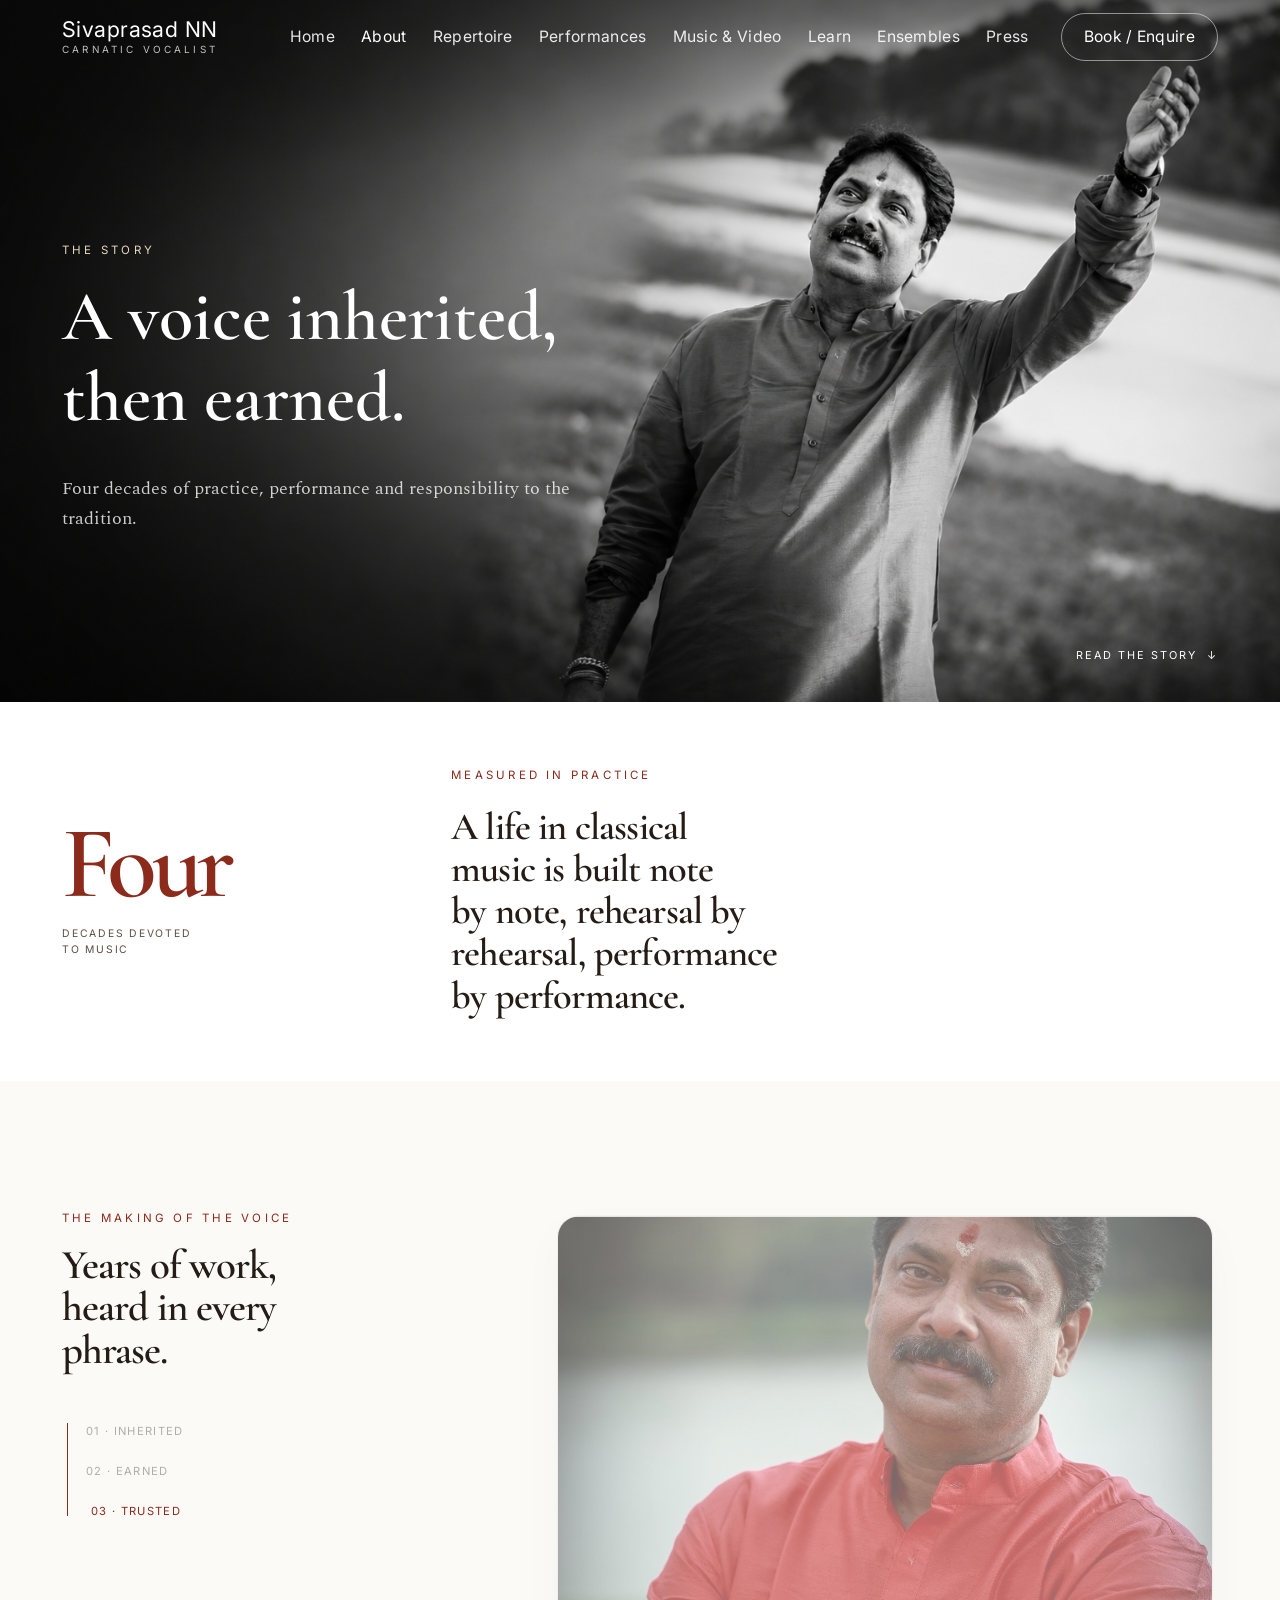
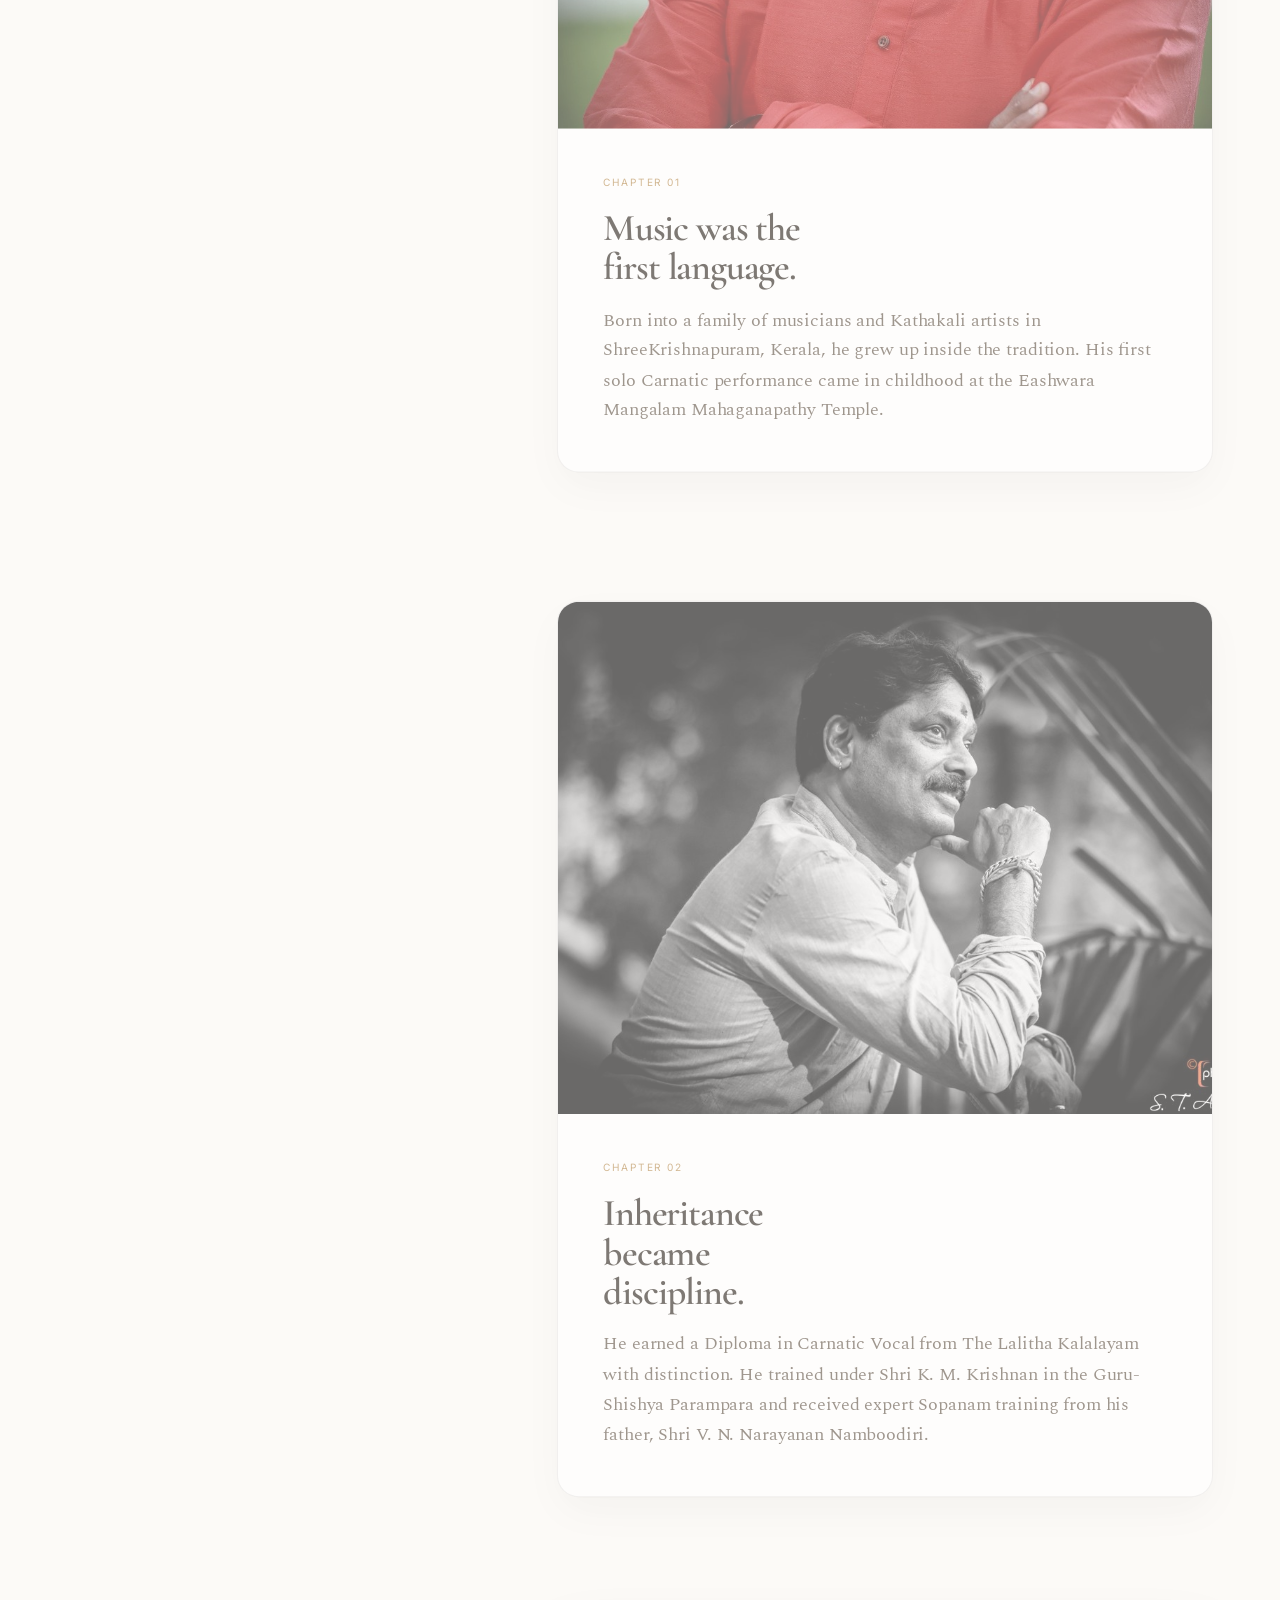
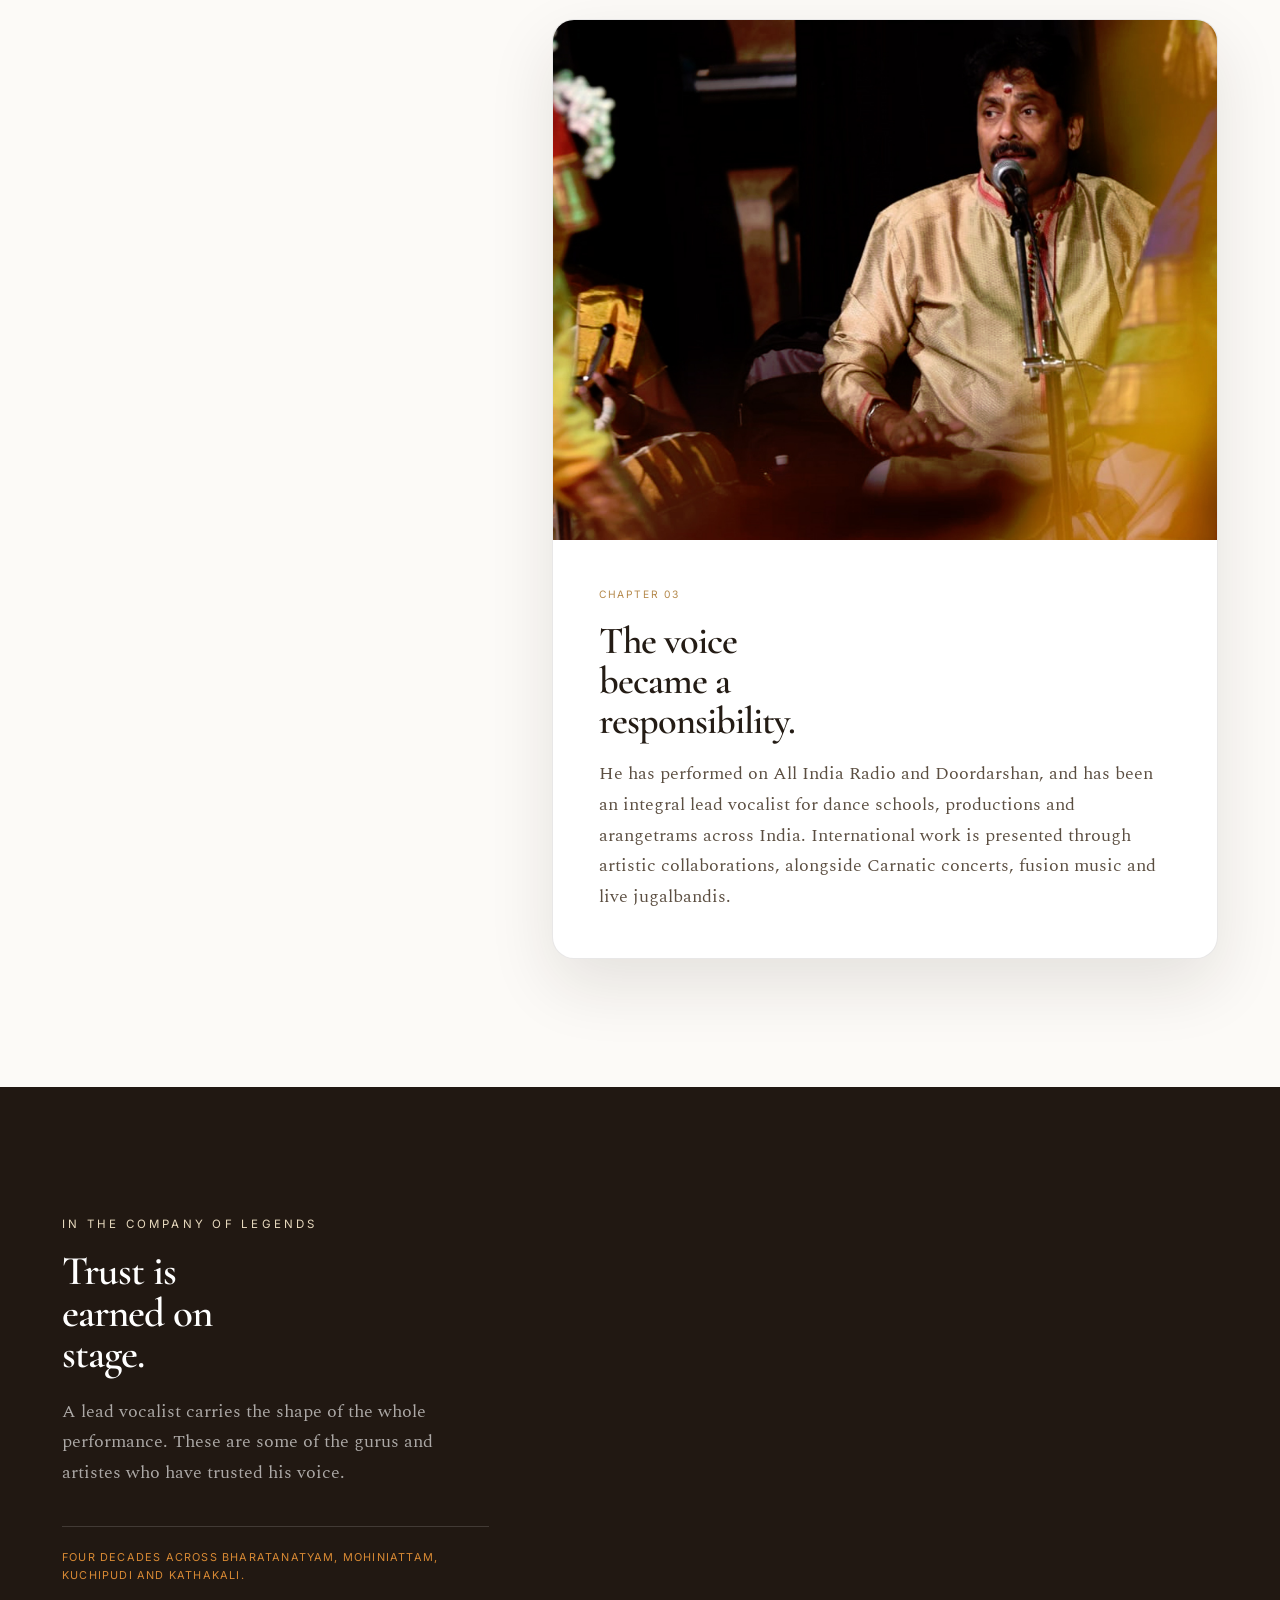
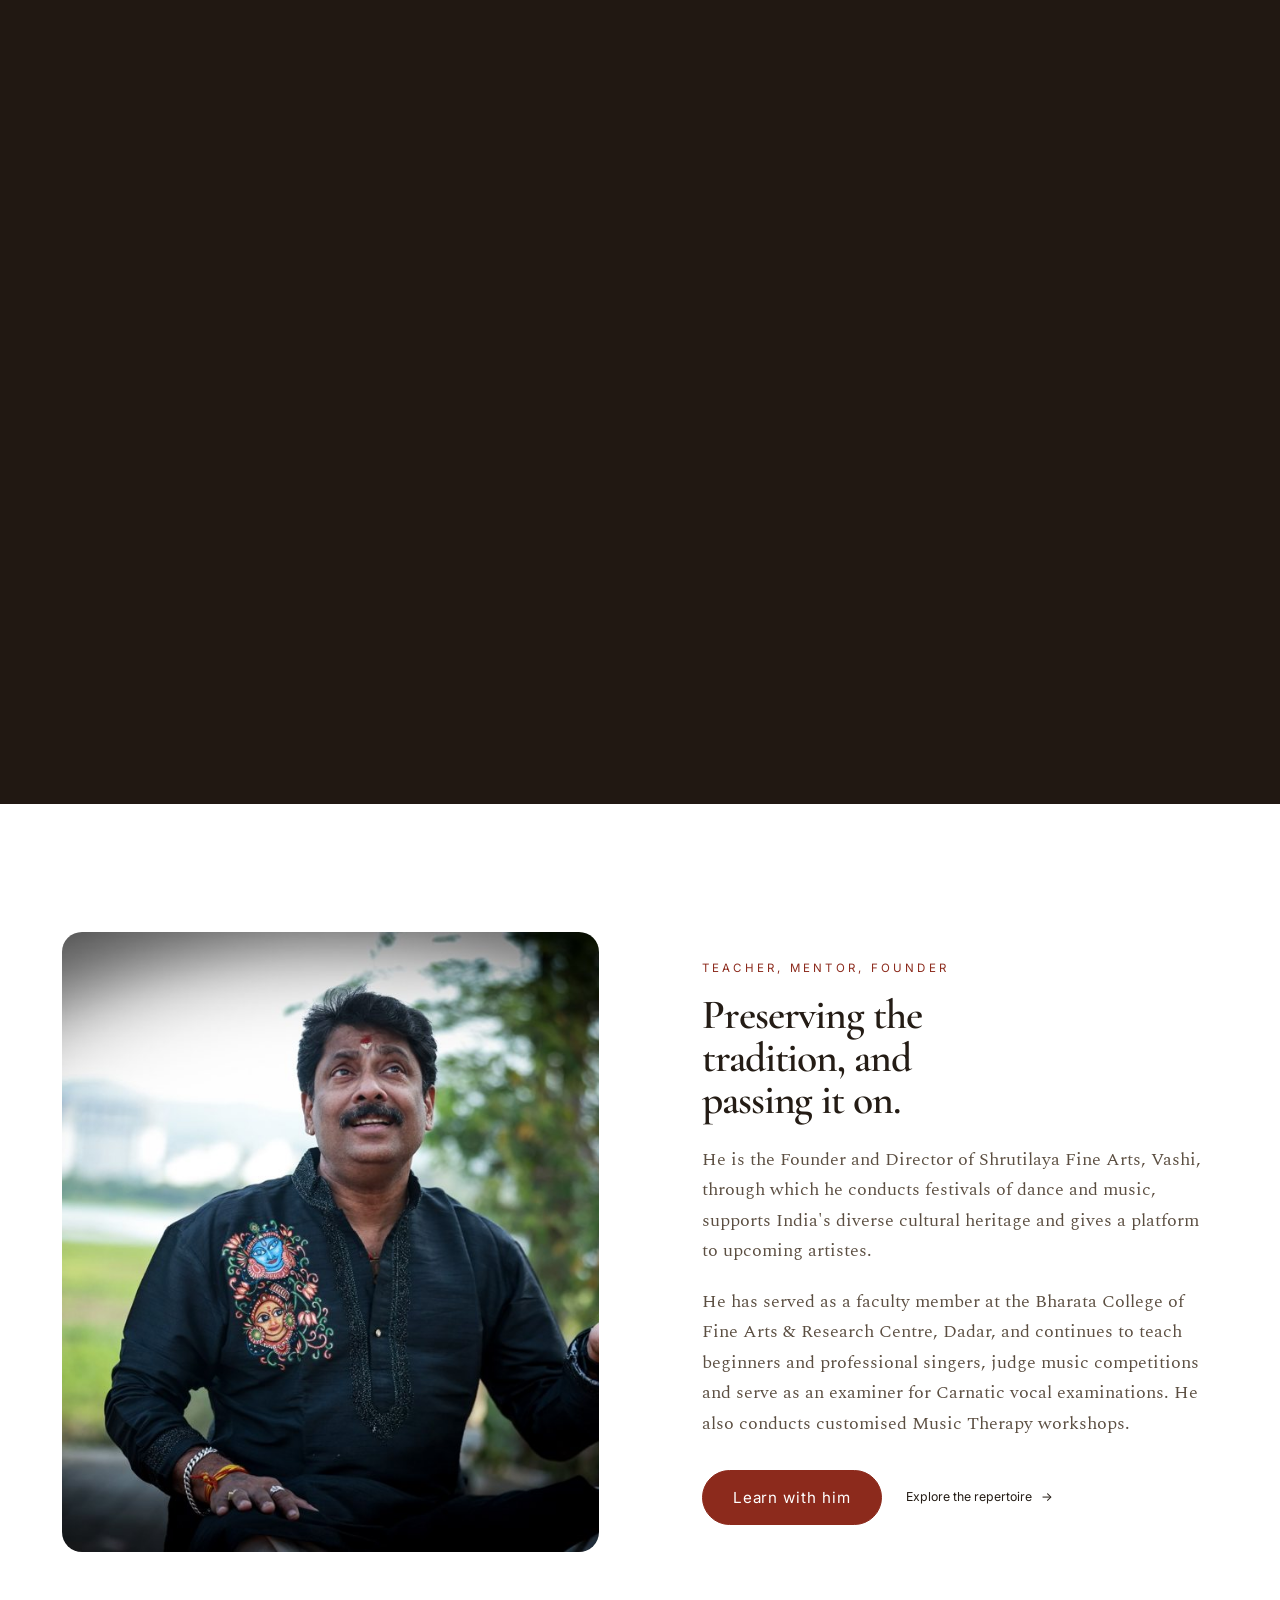
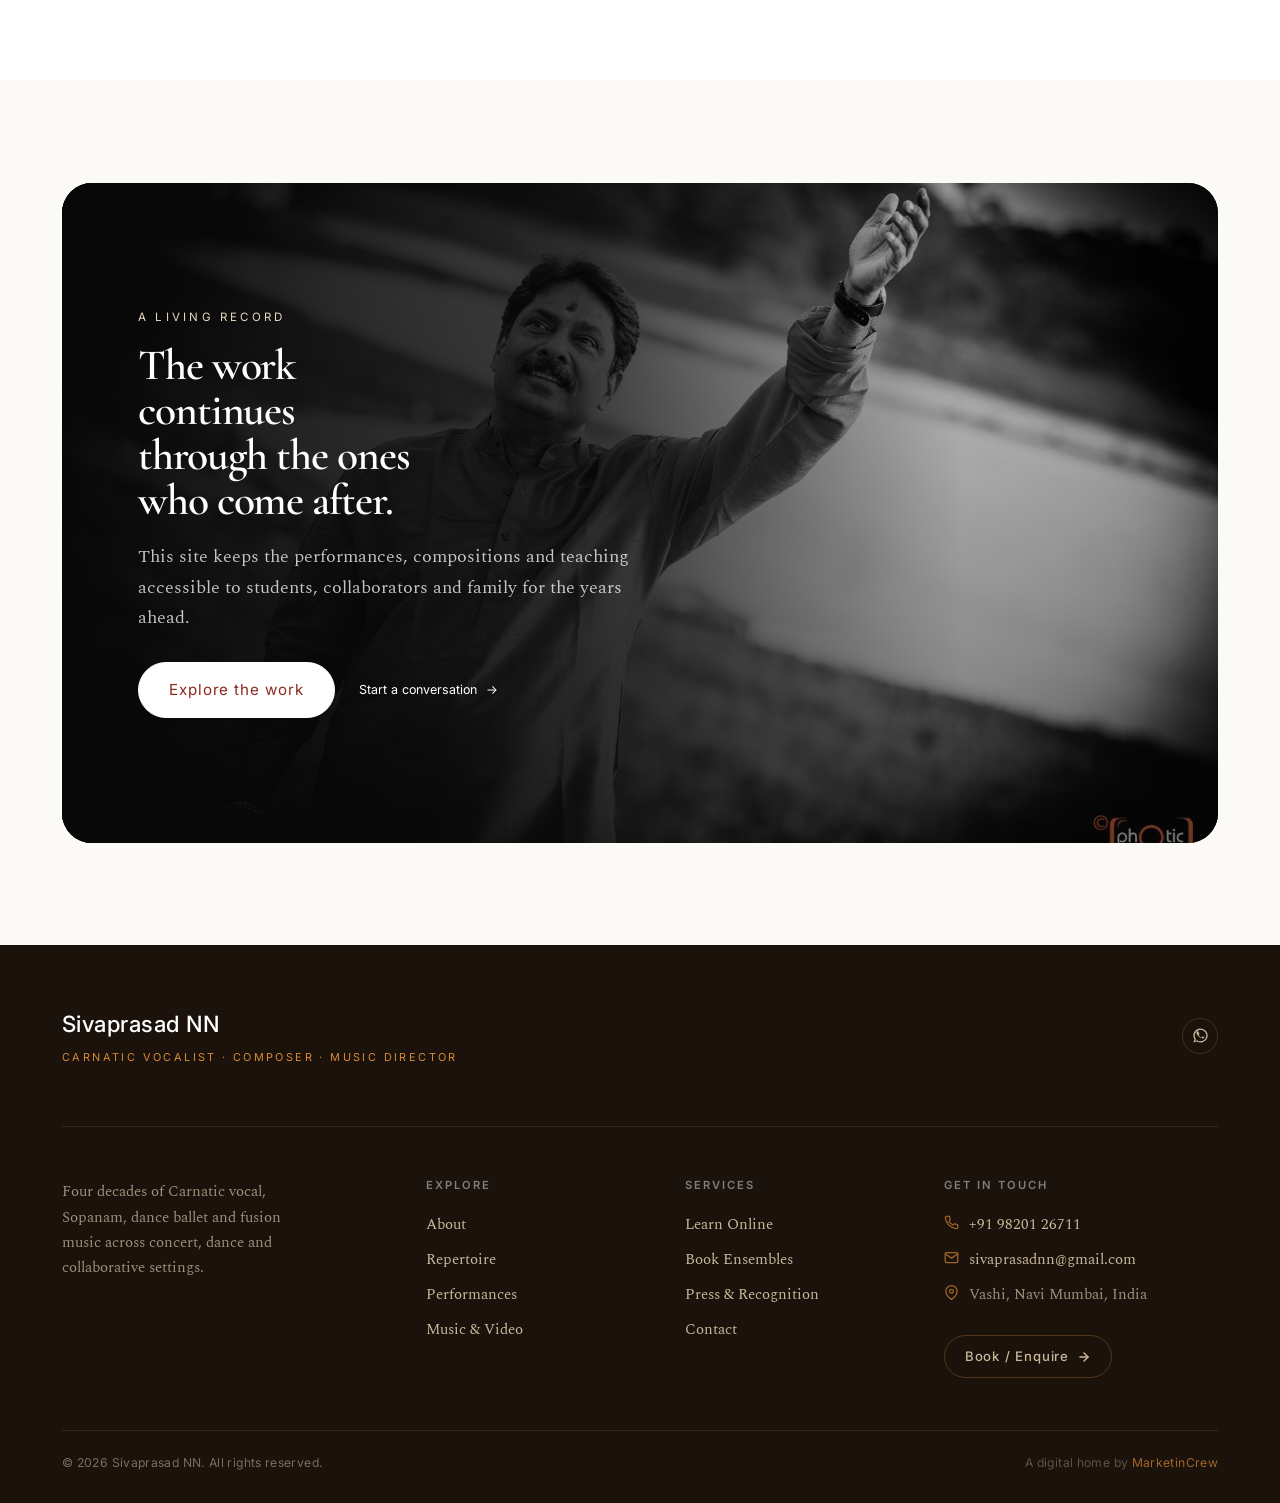
==== commit 27a61c5c: "Redesign and optimize artist website" ====
--- a/about.html
+++ b/about.html
@@ -4,99 +4,63 @@
 <meta charset="UTF-8">
 <meta name="viewport" content="width=device-width, initial-scale=1.0">
 <title>About · Sivaprasad NN, Carnatic Vocalist</title>
-<meta name="description" content="The story of Sivaprasad NN: born into a family of musicians and Kathakali artists in Kerala, trained in Carnatic vocal and the Sopanam style, four decades on stage across three continents.">
-<meta property="og:image" content="assets/photos/portrait/portrait-red.jpg">
+<meta name="description" content="The story of Sivaprasad NN: born into a family of musicians and Kathakali artists in Kerala, trained in Carnatic vocal and the Sopanam style, with four decades devoted to performance and teaching.">
+<meta property="og:image" content="assets/photos/hero/hero-about.png">
 <link rel="preconnect" href="https://fonts.googleapis.com">
 <link rel="preconnect" href="https://fonts.gstatic.com" crossorigin>
-<link href="https://fonts.googleapis.com/css2?family=Cormorant+Garamond:wght@500;600;700family=Cormorant+Garamond:wght@500;600;700&family=Marcellus&family=Spectral:wght@400;500;600&display=swapfamily=Inter:wght@300;400;500;600;700family=Cormorant+Garamond:wght@500;600;700&family=Marcellus&family=Spectral:wght@400;500;600&display=swapfamily=Spectral:wght@400;500;600family=Cormorant+Garamond:wght@500;600;700&family=Marcellus&family=Spectral:wght@400;500;600&display=swapdisplay=swap" rel="stylesheet">
+<link href="https://fonts.googleapis.com/css2?family=Cormorant+Garamond:wght@500;600;700&family=Inter:wght@300;400;500;600&family=Spectral:wght@400;500;600&display=swap" rel="stylesheet">
 <link rel="icon" href="favicon.svg" type="image/svg+xml">
 <link rel="stylesheet" href="css/style.css">
 </head>
 <body data-page="about">
 <div id="site-header"></div>
 
-<header class="pagehead">
-  <div class="bg"><img src="assets/photos/hero/hero-bw-water.jpg" alt="Sivaprasad NN"></div>
+<header class="pagehead pagehead-about">
+  <div class="bg"><img src="assets/photos/hero/hero-about.png" alt="Sivaprasad NN standing beside a quiet waterside landscape"></div>
   <div class="inner wrap">
     <p class="kicker">The story</p>
     <h1 class="display">A voice inherited, then earned.</h1>
+    <p class="about-hero__intro">Four decades of practice, performance and responsibility to the tradition.</p>
   </div>
+  <a class="about-hero__scroll" href="#about-thesis">Read the story <span>↓</span></a>
 </header>
 
-<section>
-  <div class="wrap split">
-    <div class="txt reveal">
-      <p class="kicker">Beginnings</p>
-      <h2 class="display">Born into the tradition, in ShreeKrishnapuram, Kerala.</h2>
-      <p>Sivaprasad N. N. was born on the 30th of May, 1970, into a family of musicians and Kathakali artists. Music was not a career he chose so much as a language he grew up speaking. He gave his debut solo performance as a Carnatic vocalist at the age of nine, at the Eashwara Mangalam Mahaganapathy Temple.</p>
-      <p>He was awarded a Diploma in Carnatic Vocal by The Lalitha Kalalayam, recognised by the Kerala Sangeeta Nataka Academy, with a distinction in 1983. He trained in the Carnatic vocal style under Shri K. M. Krishnan in the Guru-Shishya Parampara, and received expert training in the Sopanam style under his father, Shri V. N. Narayanan Namboodiri, a renowned Sopanam singer in Kerala.</p>
-    </div>
-    <div class="reveal">
-      <div class="frame"><img src="assets/photos/portrait/portrait-red.jpg" alt="Sivaprasad NN portrait"></div>
+<section class="about-thesis" id="about-thesis">
+  <div class="wrap">
+    <div class="about-thesis__panel reveal">
+      <div class="about-thesis__inner">
+        <div class="about-thesis__measure"><strong>Four</strong><span>decades devoted to music</span></div>
+        <div class="about-thesis__statement"><p class="kicker">Measured in practice</p><h2 class="display">A life in classical music is built note by note, rehearsal by rehearsal, performance by performance.</h2></div>
+      </div>
     </div>
   </div>
 </section>
 
-<section class="section-sand">
-  <div class="wrap split rev">
-    <div class="reveal">
-      <div class="frame"><img src="assets/photos/portrait/portrait-bw.jpg" alt="Sivaprasad NN in thought"></div>
-    </div>
-    <div class="txt reveal">
-      <p class="kicker">On stage, since 1987</p>
-      <h2 class="display">Three continents, one voice.</h2>
-      <p>He has performed on All India Radio and Doordarshan, on both regional and national programmes. As a lead vocalist he has been an integral part of countless dance performances, shows and arangetrams with renowned dance schools in Mumbai and across India, and in New York, Houston, Amsterdam, Switzerland, Norway, Italy, France and Germany, among other places.</p>
-      <p>He continues to perform as an independent Carnatic vocalist, and as a lead voice in bands that create fusion music and perform live jugalbandis with Hindustani vocal and instrumental traditions.</p>
+<section class="about-journey" data-about-journey>
+  <div class="wrap about-journey__layout">
+    <aside class="about-journey__intro"><p class="kicker">The making of the voice</p><h2 class="display">Years of work, heard in every phrase.</h2><div class="about-journey__progress" aria-hidden="true"><span data-about-progress></span></div><div class="about-journey__markers"><button class="active" type="button" data-about-marker="0">01 · Inherited</button><button type="button" data-about-marker="1">02 · Earned</button><button type="button" data-about-marker="2">03 · Trusted</button></div></aside>
+    <div class="about-journey__chapters">
+      <article class="about-journey__chapter" data-about-chapter="0"><div class="about-journey__image"><img src="assets/photos/portrait/portrait-red.jpg" alt="Sivaprasad NN singing"></div><div class="about-journey__copy"><span>Chapter 01</span><h3>Music was the first language.</h3><p>Born into a family of musicians and Kathakali artists in ShreeKrishnapuram, Kerala, he grew up inside the tradition. His first solo Carnatic performance came in childhood at the Eashwara Mangalam Mahaganapathy Temple.</p></div></article>
+      <article class="about-journey__chapter" data-about-chapter="1"><div class="about-journey__image"><img src="assets/photos/portrait/portrait-bw.jpg" alt="Sivaprasad NN in reflection"></div><div class="about-journey__copy"><span>Chapter 02</span><h3>Inheritance became discipline.</h3><p>He earned a Diploma in Carnatic Vocal from The Lalitha Kalalayam with distinction. He trained under Shri K. M. Krishnan in the Guru-Shishya Parampara and received expert Sopanam training from his father, Shri V. N. Narayanan Namboodiri.</p></div></article>
+      <article class="about-journey__chapter" data-about-chapter="2"><div class="about-journey__image"><img src="assets/GAllery /photo-71.jpg" alt="Sivaprasad NN singing in performance"></div><div class="about-journey__copy"><span>Chapter 03</span><h3>The voice became a responsibility.</h3><p>He has performed on All India Radio and Doordarshan, and has been an integral lead vocalist for dance schools, productions and arangetrams across India. International work is presented through artistic collaborations, alongside Carnatic concerts, fusion music and live jugalbandis.</p></div></article>
     </div>
   </div>
 </section>
 
-<!-- GURUS -->
-<section>
-  <div class="wrap">
-    <div class="center reveal" style="max-width:760px;margin:0 auto 40px">
-      <p class="kicker">In the company of legends</p>
-      <h2 class="display">Gurus and artistes he has accompanied.</h2>
-      <p class="muted">A lead vocalist is trusted with the whole performance. These are a few of the names who have trusted his voice.</p>
-    </div>
-    <div class="grid g3">
-      <div class="card reveal"><p class="mb0">Shri Kelucharan Mohapatra &middot; Kalaimamani Kadirvelu Pillai &middot; Guru Ramaswamy Bhagavatar</p></div>
-      <div class="card reveal"><p class="mb0">Smt Chitra Vishveshwaran &middot; Shri Vempatti Chinnasatyam &middot; Kottakkal Nandakumar</p></div>
-      <div class="card reveal"><p class="mb0">Padmabhushan Smt Darshana Zhaveri &middot; Guru Raji Narayan &middot; Dr. Sandhya Purecha</p></div>
-      <div class="card reveal"><p class="mb0">Smt Mandakini Trivedi &middot; Shri Deepak Mazumdar &middot; Smt Kousalya Reddy</p></div>
-      <div class="card reveal"><p class="mb0">Shri Jayarama Rao &middot; and many other celebrated artistes and performers</p></div>
-      <div class="card reveal" style="background:var(--maroon);color:#fff;border-color:var(--maroon)">
-        <p class="mb0" style="color:#fff">Four decades of accompaniment, across Bharatanatyam, Mohiniattam, Kuchipudi and Kathakali.</p></div>
+<section class="about-trust">
+  <div class="wrap about-trust__grid">
+    <div class="about-trust__heading reveal"><p class="kicker">In the company of legends</p><h2 class="display">Trust is earned on stage.</h2><p>A lead vocalist carries the shape of the whole performance. These are some of the gurus and artistes who have trusted his voice.</p><div class="about-trust__note">Four decades across Bharatanatyam, Mohiniattam, Kuchipudi and Kathakali.</div></div>
+    <div class="about-trust__names reveal">
+      <span>Shri Kelucharan Mohapatra</span><span>Kalaimamani Kadirvelu Pillai</span><span>Guru Ramaswamy Bhagavatar</span><span>Smt Chitra Vishveshwaran</span><span>Shri Vempatti Chinnasatyam</span><span>Kottakkal Nandakumar</span><span>Padmabhushan Smt Darshana Zhaveri</span><span>Guru Raji Narayan</span><span>Dr. Sandhya Purecha</span><span>Smt Mandakini Trivedi</span><span>Shri Deepak Mazumdar</span><span>Smt Kousalya Reddy</span><span>Shri Jayarama Rao</span><span>And many other celebrated artistes</span>
     </div>
   </div>
 </section>
 
-<!-- TEACHING + SHRUTILAYA -->
-<section class="section-ink">
-  <div class="wrap split">
-    <div class="txt reveal">
-      <p class="kicker">Teacher, mentor, founder</p>
-      <h2 class="display">Preserving the tradition, and passing it on.</h2>
-      <p class="muted">He is the Founder and Director of Shrutilaya Fine Arts, Vashi, under which he conducts festivals of dance and music to preserve, promote and propagate India's diverse cultural heritage, and to give a platform to upcoming artistes.</p>
-      <p class="muted">He has been a faculty member at the Bharata College of Fine Arts &amp; Research Centre, Dadar, and continues to teach beginners and professional singers, to judge music competitions, and to serve as an examiner for Carnatic vocal examinations. He also conducts customised Music Therapy workshops for corporate teams and organisations.</p>
-    </div>
-    <div class="reveal">
-      <div class="frame"><img src="assets/photos/portrait/portrait-warm.jpg" alt="Sivaprasad NN teaching"></div>
-    </div>
-  </div>
+<section class="about-passing">
+  <div class="wrap about-passing__grid"><div class="about-passing__image reveal"><img src="assets/photos/portrait/portrait-warm.jpg" alt="Sivaprasad NN guiding through music"></div><div class="about-passing__content reveal"><p class="kicker">Teacher, mentor, founder</p><h2 class="display">Preserving the tradition, and passing it on.</h2><p>He is the Founder and Director of Shrutilaya Fine Arts, Vashi, through which he conducts festivals of dance and music, supports India's diverse cultural heritage and gives a platform to upcoming artistes.</p><p>He has served as a faculty member at the Bharata College of Fine Arts &amp; Research Centre, Dadar, and continues to teach beginners and professional singers, judge music competitions and serve as an examiner for Carnatic vocal examinations. He also conducts customised Music Therapy workshops.</p><div class="about-passing__links"><a href="learn.html" class="btn">Learn with him</a><a href="repertoire.html">Explore the repertoire <span>→</span></a></div></div></div>
 </section>
 
-<section class="center">
-  <div class="wrap narrow reveal">
-    <div class="orn"><span>&#10086;</span></div>
-    <h2 class="display">This site is also a record, for the ones who come after.</h2>
-    <p class="lead">A place where students, collaborators and family can find the work, and where the tradition is kept alive online for the years ahead.</p>
-    <div class="btn-row" style="justify-content:center">
-      <a href="repertoire.html" class="btn">Explore the repertoire</a>
-      <a href="contact.html" class="btn ghost">Get in touch</a>
-    </div>
-  </div>
-</section>
+<section class="about-closing"><div class="wrap"><div class="about-closing__panel reveal"><img src="assets/photos/hero/hero-bw-water.jpg" alt="Sivaprasad NN beside a quiet waterside landscape"><div class="about-closing__overlay"></div><div class="about-closing__content"><p class="kicker">A living record</p><h2 class="display">The work continues through the ones who come after.</h2><p>This site keeps the performances, compositions and teaching accessible to students, collaborators and family for the years ahead.</p><div class="about-closing__actions"><a href="repertoire.html" class="btn light">Explore the work</a><a href="contact.html">Start a conversation <span>→</span></a></div></div></div></div></section>
 
 <div id="site-footer"></div>
 <script src="js/data.js"></script>
--- a/css/style.css
+++ b/css/style.css
@@ -43,6 +43,11 @@
 img{max-width:100%;display:block}
 a{color:var(--maroon);text-decoration:none}
 a:hover{color:var(--maroon-deep)}
+button,a{touch-action:manipulation;-webkit-tap-highlight-color:rgba(140,42,28,.16)}
+a:focus-visible,button:focus-visible,input:focus-visible,select:focus-visible,textarea:focus-visible{outline:2px solid var(--saffron);outline-offset:3px}
+.skip-link{position:fixed;top:10px;left:12px;z-index:60;padding:10px 14px;border-radius:8px;background:#fff;color:var(--ink);font-family:var(--head);font-size:.8rem;transform:translateY(-150%);transition:transform .2s}
+.skip-link:focus{transform:translateY(0)}
+#main-content{scroll-margin-top:90px}
 
 .wrap{max-width:var(--maxw);margin:0 auto;padding:0 22px}
 .narrow{max-width:820px;margin-left:auto;margin-right:auto}
@@ -121,7 +126,7 @@
 }
 .site-header.header--scrolled .burger span{background:var(--ink)}
 
-@media(max-width:940px){
+@media(max-width:1100px){
   .nav-links{position:fixed;inset:74px 0 auto 0;background:var(--ivory);flex-direction:column;
     gap:0;padding:10px 0 24px;border-bottom:1px solid var(--line);
     transform:translateY(-140%);transition:transform .35s;box-shadow:0 18px 40px rgba(36,28,21,.12)}
@@ -158,6 +163,486 @@
 .pagehead h1{color:#fff}
 .pagehead .kicker{color:var(--gold-soft)}
 
+/* About hero uses the image's dark left side for the title */
+.pagehead-about{
+  min-height:clamp(620px,78dvh,860px);
+  align-items:center;
+}
+.pagehead-about .bg img{object-position:center center}
+.pagehead-about .bg::after{
+  background:
+    linear-gradient(180deg,rgba(10,10,10,.28) 0%,transparent 24%),
+    linear-gradient(90deg,rgba(8,8,8,.26) 0%,rgba(8,8,8,.08) 42%,transparent 68%);
+}
+.pagehead-about .inner{
+  width:100%;
+  padding:74px 22px 0;
+}
+.pagehead-about h1{max-width:560px;text-wrap:balance}
+@media(max-width:768px){
+  body[data-page="about"] .pagehead-about{min-height:72dvh}
+  .pagehead-about .bg img{object-position:62% center}
+  .pagehead-about .bg::after{
+    background:
+      linear-gradient(180deg,rgba(8,8,8,.38) 0%,rgba(8,8,8,.08) 30%,rgba(8,8,8,.28) 100%),
+      linear-gradient(90deg,rgba(8,8,8,.58) 0%,rgba(8,8,8,.16) 72%,transparent 100%);
+  }
+  body[data-page="about"] .pagehead-about .inner{padding:74px 22px 0}
+  .pagehead-about h1{max-width:420px}
+}
+@media(max-width:480px){
+  body[data-page="about"] .pagehead-about{min-height:68dvh;align-items:flex-end}
+  .pagehead-about .bg img{object-position:66% center}
+  body[data-page="about"] .pagehead-about .inner{padding:0 16px 8vh}
+  .pagehead-about h1{max-width:310px}
+}
+
+/* About story pair */
+.about-story{position:relative;overflow:hidden;padding:clamp(76px,9vw,124px) 0}
+.about-story--alternate{background:#fcfaf7}
+.about-story__layout{
+  display:grid;
+  grid-template-columns:minmax(0,1fr) minmax(360px,.9fr);
+  gap:clamp(56px,7vw,96px);
+  align-items:stretch;
+}
+.about-story__layout--reverse{grid-template-columns:minmax(420px,1.12fr) minmax(0,.88fr)}
+.about-story__copy{max-width:580px}
+.about-story__layout--reverse .about-story__copy{justify-self:end}
+.about-story__copy .kicker{
+  display:flex;
+  align-items:center;
+  gap:14px;
+}
+.about-story__copy .kicker::before{
+  content:"";
+  width:38px;
+  height:1px;
+  flex:0 0 auto;
+  background:var(--gold);
+}
+.about-story__copy h2{
+  max-width:15ch;
+  margin-bottom:.7em;
+  font-size:clamp(2.15rem,4vw,3.45rem);
+  line-height:1.04;
+  letter-spacing:-.025em;
+  text-wrap:balance;
+}
+.about-story__copy p:not(.kicker){max-width:62ch;text-wrap:pretty}
+.about-story__copy p:last-child{margin-bottom:0}
+.about-story__media{position:relative;min-height:0}
+.about-story__media::before{
+  content:"";
+  position:absolute;
+  inset:22px -18px -18px 22px;
+  border:1px solid rgba(180,136,74,.38);
+  border-radius:26px;
+  pointer-events:none;
+}
+.about-story__frame{
+  position:relative;
+  height:100%;
+  border:0;
+  border-radius:24px;
+  box-shadow:0 28px 70px rgba(48,31,19,.16);
+}
+.about-story__frame--portrait img{object-position:center 24%}
+.about-story--beginnings .about-story__frame--portrait{
+  position:absolute;
+  inset:0;
+  width:100%;
+}
+.about-story__frame--landscape img{object-position:center center}
+.about-story__frame img{transition:transform .7s cubic-bezier(.22,.61,.36,1)}
+.about-story__media:hover .about-story__frame img{transform:scale(1.025)}
+@media(max-width:900px){
+  .about-story__layout,
+  .about-story__layout--reverse{grid-template-columns:minmax(0,1fr) minmax(300px,.9fr);gap:56px}
+  .about-story__layout--reverse{grid-template-columns:minmax(300px,.9fr) minmax(0,1fr)}
+  .about-story__copy h2{font-size:clamp(2rem,5vw,2.8rem)}
+}
+@media(max-width:720px){
+  .about-story{padding:64px 0 76px}
+  .about-story__layout,
+  .about-story__layout--reverse{grid-template-columns:1fr;gap:38px}
+  .about-story__layout--reverse .about-story__copy{order:-1;justify-self:start}
+  .about-story__copy{max-width:100%}
+  .about-story__copy h2{max-width:18ch}
+  .about-story__media{width:min(100%,560px);margin:0 auto}
+  .about-story__media::before{inset:14px -10px -12px 14px;border-radius:20px}
+  .about-story__frame{border-radius:18px}
+  .about-story--beginnings .about-story__frame--portrait{
+    position:relative;
+    inset:auto;
+    width:auto;
+    height:auto;
+    aspect-ratio:4/5;
+  }
+  .about-story__frame--landscape{height:auto;aspect-ratio:3/2}
+}
+@media(max-width:480px){
+  .about-story{padding:52px 0 62px}
+  .about-story__layout,.about-story__layout--reverse{gap:30px}
+  .about-story__copy h2{font-size:clamp(1.85rem,8.5vw,2.35rem)}
+  .about-story__copy .kicker{gap:10px}
+  .about-story__copy .kicker::before{width:26px}
+  .about-story__media::before{display:none}
+}
+
+/* About collaborators roster */
+.collaborators{
+  position:relative;
+  overflow:visible;
+  background:#fff;
+  padding:clamp(82px,10vw,140px) 0;
+}
+.collaborators::before{
+  content:"";
+  position:absolute;
+  top:0;
+  left:50%;
+  width:min(94vw,1120px);
+  height:1px;
+  transform:translateX(-50%);
+  background:linear-gradient(90deg,transparent,var(--gold-soft),transparent);
+}
+.collaborators__layout{
+  display:grid;
+  grid-template-columns:minmax(280px,.75fr) minmax(0,1.25fr);
+  gap:clamp(56px,8vw,112px);
+  align-items:start;
+}
+.collaborators__intro{position:relative;align-self:stretch}
+.collaborators__intro-inner{position:sticky;top:112px}
+.collaborators__intro .kicker{display:block}
+.collaborators__intro .kicker::before{display:none}
+.collaborators__intro h2{
+  max-width:11ch;
+  font-size:clamp(2.15rem,3.7vw,3.35rem);
+  line-height:1.02;
+  letter-spacing:-.03em;
+  text-wrap:balance;
+}
+.collaborators__intro .muted{max-width:42ch;text-wrap:pretty}
+.collaborators__mark{
+  position:relative;
+  display:grid;
+  place-items:center;
+  width:72px;
+  height:72px;
+  margin-top:32px;
+  border:1px solid var(--gold-soft);
+  border-radius:50%;
+  color:var(--maroon);
+}
+.collaborators__mark::before{
+  content:"";
+  position:absolute;
+  inset:7px;
+  border:1px solid rgba(180,136,74,.38);
+  border-radius:50%;
+}
+.collaborators__mark span{font-size:1.35rem;transition:transform .45s ease}
+.collaborators__intro:hover .collaborators__mark span{transform:rotate(90deg)}
+.collaborators__roster{position:relative;counter-reset:collaborator}
+.collaborators__list{
+  display:contents;
+  list-style:none;
+  margin:0;
+  padding:0;
+}
+.collaborators__list li{
+  --stack:0;
+  counter-increment:collaborator;
+  position:sticky;
+  top:112px;
+  z-index:calc(2 + var(--stack));
+  display:grid;
+  grid-template-columns:54px 1fr;
+  gap:clamp(16px,2vw,28px);
+  min-height:190px;
+  margin-bottom:38px;
+  padding:clamp(28px,3.5vw,42px);
+  border:1px solid rgba(180,136,74,.34);
+  border-radius:22px;
+  overflow:hidden;
+  background:#fffefa;
+  box-shadow:0 18px 46px rgba(47,30,18,.12),0 2px 0 rgba(255,255,255,.9) inset;
+  backface-visibility:hidden;
+  transition:border-color .35s ease,box-shadow .35s ease;
+}
+.collaborators__list li:nth-child(1){--stack:0;background:#fffefa}
+.collaborators__list li:nth-child(2){--stack:1;background:#fefcf9}
+.collaborators__list li:nth-child(3){--stack:2;background:#fdfbf7}
+.collaborators__list li:nth-child(4){--stack:3;background:#fcfaf6}
+.collaborators__list li:nth-child(5){--stack:4;background:#fbf8f4}
+.collaborators__list li::before{
+  content:"0" counter(collaborator);
+  position:relative;
+  z-index:2;
+  display:block;
+  align-self:start;
+  width:auto;
+  height:auto;
+  padding-top:4px;
+  font-family:var(--head);
+  font-size:.7rem;
+  letter-spacing:.15em;
+  color:var(--maroon);
+  background:transparent;
+}
+.collaborators__list li::after{
+  display:none;
+}
+.collaborators__list li:hover{
+  border-color:var(--gold);
+  box-shadow:0 24px 58px rgba(47,30,18,.17),0 2px 0 rgba(255,255,255,.9) inset;
+}
+.collaborators__names{
+  position:relative;
+  z-index:2;
+  display:flex;
+  flex-wrap:wrap;
+  gap:8px 0;
+  font-family:var(--serif);
+  font-size:clamp(1.12rem,1.7vw,1.42rem);
+  font-weight:600;
+  line-height:1.4;
+  color:var(--ink);
+}
+.collaborators__names span{display:inline;transition:color .35s ease,transform .35s ease}
+.collaborators__names span:not(:last-child)::after{
+  content:"\00b7";
+  display:inline-block;
+  margin:0 12px;
+  color:var(--gold);
+}
+.collaborators__list li:hover .collaborators__names span{color:var(--maroon)}
+.collaborators__closing{
+  position:relative;
+  z-index:8;
+  margin-top:0;
+  padding:28px 30px;
+  border-left:4px solid var(--gold);
+  border-radius:18px;
+  background:var(--maroon);
+  color:#fff;
+  box-shadow:0 18px 44px rgba(110,31,20,.18);
+  transition:border-color .35s ease,box-shadow .35s ease;
+}
+.collaborators__closing:hover{border-left-color:var(--saffron);box-shadow:0 24px 52px rgba(110,31,20,.24)}
+.collaborators__closing p{
+  position:relative;
+  z-index:2;
+  margin:0;
+  color:#fff;
+  font-family:var(--serif);
+  font-size:clamp(1.1rem,1.8vw,1.35rem);
+  font-weight:600;
+  line-height:1.45;
+}
+@media(max-width:840px){
+  .collaborators__layout{grid-template-columns:1fr;gap:48px}
+  .collaborators__intro-inner{position:relative;top:auto;display:grid;grid-template-columns:1fr minmax(240px,.8fr);gap:12px 40px}
+  .collaborators__intro h2{max-width:12ch;grid-row:2/4}
+  .collaborators__intro .muted{grid-column:2;grid-row:2}
+  .collaborators__mark{grid-column:2;grid-row:3;margin-top:8px}
+  .collaborators__list li{top:90px}
+}
+@media(max-width:620px){
+  .collaborators{padding:68px 0 78px}
+  .collaborators__layout{gap:38px}
+  .collaborators__intro-inner{display:block}
+  .collaborators__intro h2{max-width:14ch}
+  .collaborators__mark{width:58px;height:58px;margin-top:24px}
+  .collaborators__list li{
+    position:relative;
+    top:auto;
+    grid-template-columns:40px 1fr;
+    min-height:0;
+    margin-bottom:18px;
+    padding:22px 18px;
+    border-radius:16px;
+  }
+  .collaborators__list li::before{width:auto;height:auto}
+  .collaborators__names{display:grid;gap:5px;font-size:1.12rem}
+  .collaborators__names span:not(:last-child)::after{display:none}
+  .collaborators__closing{padding:22px 20px;border-radius:14px}
+}
+
+/* About teaching and legacy section */
+.about-legacy{padding:clamp(80px,9vw,122px) 0}
+.about-legacy__layout{
+  display:grid;
+  grid-template-columns:minmax(0,1.02fr) minmax(360px,.98fr);
+  gap:clamp(52px,7vw,92px);
+  align-items:stretch;
+}
+.about-legacy__copy{max-width:610px}
+.about-legacy__copy h2{max-width:14ch;text-wrap:balance}
+.about-legacy__copy p:last-child{margin-bottom:0}
+.about-legacy__media{position:relative;min-height:0}
+.about-legacy__frame{
+  position:absolute;
+  inset:0;
+  width:100%;
+  height:100%;
+  border-color:rgba(231,217,190,.28);
+  box-shadow:0 28px 68px rgba(0,0,0,.26);
+}
+.about-legacy__frame img{object-position:center center}
+@media(max-width:840px){
+  .about-legacy__layout{grid-template-columns:1fr;gap:38px}
+  .about-legacy__copy{max-width:680px}
+  .about-legacy__frame{
+    position:relative;
+    inset:auto;
+    height:auto;
+    aspect-ratio:3/2;
+  }
+}
+@media(max-width:480px){
+  .about-legacy{padding:58px 0 68px}
+  .about-legacy__layout{gap:30px}
+}
+
+/* About closing conversion panel */
+.about-next{
+  position:relative;
+  overflow:hidden;
+  padding:clamp(62px,8vw,98px) 0;
+  background:#fff;
+}
+.about-next__panel{
+  position:relative;
+  display:grid;
+  grid-template-columns:repeat(2,minmax(0,1fr));
+  gap:clamp(44px,6vw,76px);
+  align-items:center;
+  overflow:hidden;
+  padding:clamp(34px,5vw,58px);
+  border:1px solid rgba(180,136,74,.28);
+  border-radius:30px;
+  background:#fcfaf7;
+  box-shadow:0 28px 72px rgba(48,31,19,.11);
+}
+.about-next__panel::after{
+  content:"";
+  position:absolute;
+  left:-120px;
+  bottom:-180px;
+  width:360px;
+  height:360px;
+  border:1px solid rgba(180,136,74,.16);
+  border-radius:50%;
+  box-shadow:0 0 0 34px rgba(180,136,74,.035),0 0 0 72px rgba(180,136,74,.02);
+  pointer-events:none;
+}
+.about-next__copy{position:relative;z-index:1}
+.about-next__copy .kicker{margin-bottom:18px}
+.about-next__copy h2{
+  max-width:15ch;
+  margin-bottom:.55em;
+  font-size:clamp(2.05rem,3.7vw,3.2rem);
+  line-height:1.06;
+  letter-spacing:-.035em;
+  text-wrap:balance;
+}
+.about-next__copy .lead{max-width:48ch;margin-bottom:0;text-wrap:pretty}
+.about-next__ornament{
+  display:grid;
+  place-items:center;
+  width:48px;
+  height:48px;
+  margin-bottom:28px;
+  border:1px solid var(--gold-soft);
+  border-radius:14px;
+  color:var(--maroon);
+  background:rgba(255,255,255,.68);
+  transform:rotate(45deg);
+}
+.about-next__ornament span{transform:rotate(-45deg)}
+.about-next__actions{
+  position:relative;
+  z-index:1;
+  display:grid;
+  grid-template-rows:repeat(2,minmax(0,1fr));
+  gap:14px;
+  align-self:stretch;
+}
+.about-next__action{
+  position:relative;
+  display:grid;
+  grid-template-columns:1fr 46px;
+  gap:22px;
+  align-items:center;
+  min-height:128px;
+  padding:22px 24px;
+  border:1px solid var(--line);
+  border-radius:20px;
+  overflow:hidden;
+  transition:transform .35s cubic-bezier(.22,.61,.36,1),box-shadow .35s ease,border-color .35s ease;
+}
+.about-next__action--primary{
+  color:#fff;
+  border-color:var(--maroon);
+  background:var(--maroon);
+  box-shadow:0 18px 42px rgba(110,31,20,.2);
+}
+.about-next__action--secondary{color:var(--ink);background:rgba(255,255,255,.82)}
+.about-next__action:hover{transform:translateY(-5px);box-shadow:0 24px 52px rgba(48,31,19,.17)}
+.about-next__action--primary:hover{color:#fff;border-color:var(--saffron)}
+.about-next__action--secondary:hover{color:var(--maroon);border-color:var(--gold)}
+.about-next__action-copy{display:grid;gap:5px}
+.about-next__action-label{
+  font-family:var(--head);
+  font-size:.68rem;
+  font-weight:600;
+  letter-spacing:.16em;
+  text-transform:uppercase;
+  opacity:.7;
+}
+.about-next__action strong{
+  font-family:var(--serif);
+  font-size:clamp(1.35rem,2.2vw,1.75rem);
+  line-height:1.1;
+}
+.about-next__action small{
+  font-family:var(--body);
+  font-size:.9rem;
+  line-height:1.45;
+  opacity:.78;
+}
+.about-next__arrow{
+  display:grid;
+  place-items:center;
+  width:46px;
+  height:46px;
+  border:1px solid currentColor;
+  border-radius:50%;
+  opacity:.75;
+  transition:transform .35s ease,opacity .35s ease,background .35s ease,color .35s ease;
+}
+.about-next__action:hover .about-next__arrow{transform:translateX(5px);opacity:1}
+.about-next__action--primary:hover .about-next__arrow{background:#fff;color:var(--maroon)}
+@media(max-width:900px){
+  .about-next__panel{grid-template-columns:1fr;gap:44px}
+  .about-next__copy h2{max-width:16ch}
+  .about-next__actions{grid-template-columns:repeat(2,minmax(0,1fr));grid-template-rows:none}
+  .about-next__action{grid-template-columns:1fr;align-content:space-between;min-height:190px}
+  .about-next__arrow{justify-self:end}
+}
+@media(max-width:620px){
+  .about-next{padding:52px 0 62px}
+  .about-next__panel{gap:32px;padding:28px 22px;border-radius:22px}
+  .about-next__copy h2{font-size:clamp(1.8rem,8vw,2.3rem)}
+  .about-next__actions{grid-template-columns:1fr}
+  .about-next__action{grid-template-columns:1fr 40px;min-height:0;padding:22px 20px;border-radius:16px}
+  .about-next__arrow{width:40px;height:40px;justify-self:auto}
+  .about-next__ornament{width:42px;height:42px;margin-bottom:24px}
+}
+
 /* ---------- sections ---------- */
 section{padding:clamp(56px,9vw,110px) 0}
 .section-sand{background:var(--sand)}
@@ -248,7 +733,27 @@
   text-transform:uppercase;color:var(--ink-soft);margin-bottom:6px}
 .field input,.field textarea,.field select{width:100%;padding:13px 15px;border:1px solid var(--line);
   border-radius:10px;background:var(--ivory);font-family:var(--body);font-size:1rem;color:var(--ink)}
-.field input:focus,.field textarea:focus,.field select:focus{outline:none;border-color:var(--maroon)}
+.field input:focus,.field textarea:focus,.field select:focus{outline:2px solid var(--saffron);outline-offset:2px;border-color:var(--maroon)}
+
+/* ---------- contact page ---------- */
+.contact-hero{position:relative;display:flex;align-items:flex-end;min-height:clamp(600px,82dvh,820px);overflow:hidden;color:#fff}
+.contact-hero__image{position:absolute;inset:0}.contact-hero__image img{width:100%;height:100%;object-fit:cover;object-position:center 36%;transform:scale(1.015);animation:contact-hero-in 1.4s cubic-bezier(.22,1,.36,1) both}
+.contact-hero__image::after{content:"";position:absolute;inset:0;background:linear-gradient(90deg,rgba(22,12,8,.88) 0%,rgba(22,12,8,.62) 38%,rgba(22,12,8,.08) 72%),linear-gradient(180deg,rgba(20,12,8,.2),rgba(20,12,8,.12) 55%,rgba(20,12,8,.68))}
+.contact-hero__inner{position:relative;z-index:1;width:100%;padding-bottom:clamp(58px,8vh,92px)}
+.contact-hero .kicker{color:var(--gold-soft)}.contact-hero h1{max-width:720px;margin:0;color:#fff;font-size:clamp(3.6rem,7.7vw,7rem);line-height:.79;letter-spacing:-.045em;text-wrap:balance}
+.contact-hero__inner>p:not(.kicker){max-width:570px;margin:28px 0 0;color:rgba(255,255,255,.78);font-size:1.05rem;line-height:1.65}
+.contact-hero__link{display:inline-flex;align-items:center;gap:18px;margin-top:32px;color:#fff;font-family:var(--head);font-size:.72rem;letter-spacing:.14em;text-transform:uppercase}.contact-hero__link span{display:grid;place-items:center;width:38px;height:38px;border:1px solid rgba(255,255,255,.42);border-radius:50%;transition:transform .3s,background .3s}.contact-hero__link:hover{color:#fff}.contact-hero__link:hover span{transform:translateY(4px);background:rgba(255,255,255,.12)}
+@keyframes contact-hero-in{from{opacity:.7;transform:scale(1.08)}to{opacity:1;transform:scale(1.015)}}
+.contact-intro{padding:clamp(68px,8vw,108px) 0 clamp(54px,6vw,78px);background:#fff}.contact-intro__grid{display:grid;grid-template-columns:.58fr 1.12fr .74fr;align-items:start;gap:clamp(34px,6vw,82px)}.contact-intro__grid h2{max-width:650px;margin:0;font-size:clamp(2.2rem,4.2vw,4rem);line-height:.98;letter-spacing:-.025em}.contact-intro__copy{max-width:360px;margin:4px 0 0;color:var(--ink-soft);font-size:1rem;line-height:1.7}
+.contact-workspace{padding:clamp(64px,8vw,104px) 0 clamp(75px,10vw,135px);background:#fff}.contact-workspace__grid{display:grid;grid-template-columns:minmax(0,1.22fr) minmax(340px,.78fr);align-items:start;gap:clamp(32px,5vw,70px)}
+.contact-form{min-width:0;padding:clamp(32px,5vw,58px);border-radius:24px;background:#f8f4ed}.contact-form__heading,.contact-direct__heading{display:grid;grid-template-columns:38px minmax(0,1fr);gap:18px;align-items:start;margin-bottom:32px}.contact-form__heading>span,.contact-direct__heading>span{padding-top:7px;color:var(--maroon);font-family:var(--head);font-size:.62rem;letter-spacing:.13em}.contact-form__heading .kicker,.contact-direct__heading .kicker{margin-bottom:9px}.contact-form__heading h2,.contact-direct__heading h2{margin:0;font-size:clamp(2rem,3vw,2.85rem)}
+.contact-tabs{display:grid;grid-template-columns:repeat(4,1fr);gap:0;margin:0 0 32px;border-bottom:1px solid var(--line)}.contact-tabs .tab{position:relative;padding:12px 8px 15px;border:0;border-radius:0;font-size:.73rem;letter-spacing:.02em;text-align:left}.contact-tabs .tab::after{content:"";position:absolute;right:0;bottom:-1px;left:0;height:2px;background:var(--maroon);transform:scaleX(0);transition:transform .3s}.contact-tabs .tab.active{color:var(--maroon);background:transparent}.contact-tabs .tab.active::after{transform:scaleX(1)}
+.contact-fields--two{display:grid;grid-template-columns:repeat(2,minmax(0,1fr));gap:16px}.contact-form .field{margin-bottom:19px}.contact-form .field label{margin-bottom:8px;color:#6b5b4c;font-size:.67rem;letter-spacing:.12em}.contact-form .field input,.contact-form .field textarea,.contact-form .field select{padding:14px 15px;border:0;border-bottom:1px solid rgba(36,28,21,.25);border-radius:8px 8px 0 0;background:rgba(255,255,255,.65);transition:border-color .25s,background .25s}.contact-form .field input:focus,.contact-form .field textarea:focus,.contact-form .field select:focus{border-color:var(--maroon);background:#fff}.contact-form textarea{resize:vertical}
+.contact-submit{display:flex;align-items:center;justify-content:space-between;width:100%;margin-top:28px;padding:17px 20px;border:1px solid var(--maroon);border-radius:10px;background:var(--maroon);color:#fff;font-family:var(--head);font-size:.82rem;letter-spacing:.08em;cursor:pointer;transition:background .25s,transform .25s}.contact-submit span{font-size:1rem;transition:transform .25s}.contact-submit:hover{background:var(--maroon-deep);transform:translateY(-2px)}.contact-submit:hover span{transform:translate(3px,-3px)}.contact-submit:active{transform:translateY(0) scale(.99)}.contact-submit:focus-visible,.contact-tabs .tab:focus-visible,.contact-method:focus-visible{outline:2px solid var(--saffron);outline-offset:3px}.contact-form__note{margin:12px 0 0;color:var(--ink-soft);font-size:.76rem;text-align:center}
+.contact-direct{position:sticky;top:110px;min-width:0;padding-top:16px}.contact-direct__intro{max-width:470px;color:var(--ink-soft);font-size:.98rem}.contact-methods{margin-top:30px;border-top:1px solid var(--line)}.contact-method{position:relative;display:grid;grid-template-columns:105px minmax(0,1fr) 24px;align-items:center;gap:12px;padding:20px 3px;border-bottom:1px solid var(--line);color:var(--ink);transition:padding .3s,color .3s}.contact-method:hover{padding-left:10px;color:var(--maroon)}.contact-method__label{color:var(--ink-soft);font-family:var(--head);font-size:.63rem;letter-spacing:.12em;text-transform:uppercase}.contact-method strong{overflow-wrap:anywhere;font-family:var(--serif);font-size:1.06rem;font-weight:600}.contact-method i{font-style:normal;transition:transform .3s}.contact-method:hover i{transform:translate(3px,-3px)}.contact-method--primary strong{color:var(--maroon)}
+.contact-location{margin-top:34px}.contact-location__copy{display:flex;align-items:baseline;justify-content:space-between;gap:20px;margin-bottom:13px}.contact-location__copy span{color:var(--ink-soft);font-family:var(--head);font-size:.62rem;letter-spacing:.12em;text-transform:uppercase}.contact-location__copy strong{font-family:var(--serif);font-size:1rem}.contact-map{height:210px;overflow:hidden;border-radius:14px;filter:saturate(.55) sepia(.12)}.contact-map iframe{width:100%;height:100%;border:0}
+@media(max-width:940px){.contact-hero{min-height:700px}.contact-hero__image img{object-position:61% center}.contact-hero__image::after{background:linear-gradient(90deg,rgba(22,12,8,.82),rgba(22,12,8,.35) 75%),linear-gradient(180deg,rgba(20,12,8,.18),rgba(20,12,8,.72))}.contact-intro__grid{grid-template-columns:1fr 1.4fr}.contact-intro__copy{grid-column:2}.contact-workspace__grid{grid-template-columns:1fr}.contact-direct{position:static;padding-top:28px}.contact-methods{display:grid;grid-template-columns:repeat(3,1fr);border-top:0;gap:12px}.contact-method{grid-template-columns:1fr 20px;align-content:space-between;min-height:145px;padding:20px;border:1px solid var(--line);border-radius:12px}.contact-method:hover{padding-left:20px;transform:translateY(-3px)}.contact-method__label{grid-column:1/-1}.contact-location{margin-top:38px}}
+@media(max-width:620px){.contact-hero{min-height:650px}.contact-hero__inner{padding-bottom:48px}.contact-hero h1{font-size:clamp(3.25rem,16vw,4.7rem);line-height:.83}.contact-hero__inner>p:not(.kicker){font-size:.94rem}.contact-workspace{padding:48px 0 70px}.contact-form{margin:0 -6px;padding:28px 20px;border-radius:18px}.contact-form__heading,.contact-direct__heading{grid-template-columns:28px minmax(0,1fr);gap:10px}.contact-tabs{display:flex;width:100%;max-width:100%;overflow-x:auto;padding-bottom:1px;scrollbar-width:none}.contact-tabs::-webkit-scrollbar{display:none}.contact-tabs .tab{flex:0 0 auto;padding-right:17px;padding-left:17px}.contact-fields--two{grid-template-columns:1fr;gap:0}.contact-methods{grid-template-columns:1fr}.contact-method{grid-template-columns:92px minmax(0,1fr) 20px;min-height:0;padding:18px 3px;border-width:0 0 1px;border-radius:0}.contact-method:hover{padding-left:7px;transform:none}.contact-method__label{grid-column:auto}.contact-location__copy{align-items:flex-start;flex-direction:column;gap:4px}.contact-map{height:190px}}
 
 /* ---------- footer ---------- */
 .site-footer{
@@ -307,7 +812,7 @@
   border-radius:50%;
   display:flex;align-items:center;justify-content:center;
   color:#c9b89a;
-  transition:all .3s ease;
+transition:background .3s ease,border-color .3s ease,color .3s ease,transform .3s ease,box-shadow .3s ease;
 }
 .socials a:hover{
   background:var(--maroon);
@@ -367,7 +872,7 @@
   padding:9px 20px;
   border-radius:999px;
   border:1px solid rgba(217,138,52,.3);
-  transition:all .3s ease;
+  transition:background .3s ease,border-color .3s ease,color .3s ease,transform .3s ease,box-shadow .3s ease;
   text-decoration:none;
 }
 .footer-cta svg{flex-shrink:0;transition:transform .3s ease}
@@ -510,7 +1015,7 @@
   padding:15px 32px;
   border-radius:999px;
   cursor:pointer;
-  transition:all .3s ease;
+  transition:background .3s ease,border-color .3s ease,color .3s ease,transform .3s ease,box-shadow .3s ease;
   font-weight:500;
 }
 .hero-btn svg{flex-shrink:0}
@@ -611,7 +1116,7 @@
   border:2px solid var(--maroon);
   padding:14px 32px;
   font-weight:500;
-  transition:all .3s ease;
+  transition:background .3s ease,border-color .3s ease,color .3s ease,transform .3s ease,box-shadow .3s ease;
 }
 .about-cta svg{transition:transform .3s ease}
 .about-cta:hover{
@@ -830,7 +1335,7 @@
   border-radius:999px;
   border:1.5px solid rgba(217,138,52,.25);
   background:transparent;
-  transition:all .3s ease;
+  transition:background .3s ease,border-color .3s ease,color .3s ease,transform .3s ease,box-shadow .3s ease;
   width:fit-content;
   text-decoration:none;
 }
@@ -1103,6 +1608,78 @@
   text-align:center;
 }
 
+/* Local performance video carousel */
+.video-carousel{
+  --video-gap:clamp(20px,3vw,36px);
+  position:relative;
+  padding:0 58px;
+}
+.video-carousel__viewport{overflow:hidden;padding:8px 4px 24px}
+.video-carousel__track{
+  display:flex;
+  gap:var(--video-gap);
+  transition:transform .62s cubic-bezier(.22,.61,.36,1);
+  will-change:transform;
+}
+.video-carousel__slide{
+  flex:0 0 calc((100% - var(--video-gap))/2);
+  min-width:0;
+}
+.video-carousel .video{
+  width:100%;
+  border:2px solid var(--gold-soft);
+  border-radius:var(--radius-lg);
+  box-shadow:0 8px 32px rgba(36,28,21,.1);
+  background:#140c08;
+  transition:transform .45s ease,box-shadow .45s ease,border-color .45s ease;
+}
+.video-carousel__slide:hover .video{
+  transform:translateY(-5px);
+  border-color:var(--gold);
+  box-shadow:0 20px 50px rgba(36,28,21,.18);
+}
+.video-carousel .vcaption{
+  margin:14px 0 0;
+  text-align:center;
+  font-family:var(--serif);
+  font-size:1.05rem;
+  font-weight:500;
+  color:var(--ink);
+}
+.video-carousel__arrow{
+  position:absolute;
+  top:calc(50% - 28px);
+  z-index:2;
+  display:grid;
+  place-items:center;
+  width:46px;
+  height:46px;
+  padding:0;
+  border:1px solid var(--maroon);
+  border-radius:50%;
+  background:var(--paper);
+  color:var(--maroon);
+  cursor:pointer;
+  box-shadow:0 8px 24px rgba(36,28,21,.12);
+  transition:transform .25s ease,background .25s ease,color .25s ease,opacity .25s ease;
+}
+.video-carousel__arrow--prev{left:0}
+.video-carousel__arrow--next{right:0}
+.video-carousel__arrow:hover{transform:scale(1.06);background:var(--maroon);color:#fff}
+.video-carousel__arrow:active{transform:scale(.96)}
+.video-carousel__arrow:focus-visible{outline:3px solid var(--gold-soft);outline-offset:3px}
+.video-carousel__arrow:disabled{opacity:.3;cursor:not-allowed;transform:none;background:var(--paper);color:var(--maroon)}
+@media(max-width:700px){
+  .video-carousel{padding:0 48px;max-width:570px;margin-left:auto;margin-right:auto}
+  .video-carousel__slide{flex-basis:100%}
+  .video-carousel__arrow{width:38px;height:38px;top:calc(50% - 24px)}
+}
+@media(max-width:480px){
+  .video-carousel{padding:0 38px}
+  .video-carousel__arrow{width:32px;height:32px}
+  .video-carousel__arrow svg{width:17px;height:17px}
+}
+
 /* Custom thumbnail cards */
 .vid-card{
   aspect-ratio:16/9;
@@ -1129,7 +1706,7 @@
   border-radius:999px;
   border:1.5px solid var(--maroon);
   background:transparent;
-  transition:all .35s ease;
+transition:background .35s ease,border-color .35s ease,color .35s ease,transform .35s ease,box-shadow .35s ease;
 }
 .vid-cta__icon{
   display:flex;
@@ -1263,7 +1840,7 @@
   border:2px solid #fff;
   position:relative;
   overflow:hidden;
-  transition:all .4s cubic-bezier(.25,.46,.45,.94);
+transition:background .4s cubic-bezier(.25,.46,.45,.94),border-color .4s cubic-bezier(.25,.46,.45,.94),color .4s cubic-bezier(.25,.46,.45,.94),transform .4s cubic-bezier(.25,.46,.45,.94),box-shadow .4s cubic-bezier(.25,.46,.45,.94);
 }
 .cta-btn::before{
   content:"";
@@ -1347,3 +1924,777 @@
 .mt0{margin-top:0}.mb0{margin-bottom:0}
 .pill{display:inline-block;font-family:var(--head);font-size:.76rem;letter-spacing:.12em;text-transform:uppercase;
   color:var(--maroon);background:var(--gold-soft);padding:6px 14px;border-radius:999px;margin-bottom:14px}
+
+/* =============================================================
+   PERFORMANCES PAGE
+   ============================================================= */
+.performance-hero{
+  min-height:clamp(660px,88dvh,940px);
+  align-items:center;
+  background:#160e0a;
+}
+.performance-hero .bg img{
+  object-position:center 46%;
+  transform:scale(1.035);
+  animation:performance-hero-image 1.6s cubic-bezier(.22,1,.36,1) forwards;
+}
+.performance-hero .bg::after{
+  background:
+    linear-gradient(180deg,rgba(12,8,6,.5) 0%,rgba(12,8,6,.06) 30%,rgba(12,8,6,.56) 100%),
+    linear-gradient(90deg,rgba(12,8,6,.9) 0%,rgba(12,8,6,.58) 35%,rgba(12,8,6,.1) 70%,rgba(12,8,6,.16) 100%);
+}
+.performance-hero .inner{width:100%;padding:82px 22px 0}
+.performance-hero__eyebrow,
+.performance-hero h1,
+.performance-hero__intro{
+  opacity:0;
+  transform:translateY(24px);
+  animation:performance-hero-copy .85s cubic-bezier(.22,1,.36,1) forwards;
+}
+.performance-hero h1{
+  max-width:8.5ch;
+  margin-bottom:.28em;
+  font-size:clamp(2.35rem,4.6vw,4.2rem);
+  line-height:.98;
+  letter-spacing:-.035em;
+  text-wrap:balance;
+  animation-delay:.14s;
+}
+.performance-hero__intro{
+  max-width:420px;
+  margin:0;
+  color:rgba(255,255,255,.82);
+  font-size:clamp(1rem,1.5vw,1.2rem);
+  animation-delay:.27s;
+}
+.performance-hero__scroll{
+  position:absolute;
+  z-index:3;
+  right:max(22px,calc((100vw - var(--maxw))/2 + 22px));
+  bottom:42px;
+  display:flex;
+  align-items:center;
+  gap:12px;
+  color:#fff;
+  font-family:var(--head);
+  font-size:.69rem;
+  letter-spacing:.22em;
+  text-transform:uppercase;
+}
+.performance-hero__scroll:hover{color:#fff}
+.performance-hero__scroll span{position:relative;width:42px;height:1px;background:rgba(255,255,255,.42);overflow:hidden}
+.performance-hero__scroll span::after{
+  content:"";position:absolute;inset:0;background:#fff;
+  transform:translateX(-100%);animation:performance-scroll-line 2s ease-in-out infinite;
+}
+@keyframes performance-hero-image{to{transform:scale(1)}}
+@keyframes performance-hero-copy{to{opacity:1;transform:none}}
+@keyframes performance-scroll-line{50%,100%{transform:translateX(100%)}}
+
+.performance-story{
+  position:relative;
+  overflow:hidden;
+  padding:clamp(88px,10vw,148px) 0;
+  background:#fcfaf7;
+}
+.performance-story::before{
+  content:"";
+  position:absolute;
+  width:clamp(220px,32vw,520px);
+  aspect-ratio:1;
+  right:-12%;top:-48%;
+  border:1px solid rgba(180,136,74,.17);
+  border-radius:50%;
+  box-shadow:0 0 0 50px rgba(180,136,74,.035),0 0 0 100px rgba(180,136,74,.02);
+}
+.performance-story__grid{
+  position:relative;
+  display:grid;
+  grid-template-columns:minmax(0,.88fr) minmax(400px,1fr);
+  align-items:start;
+  gap:clamp(56px,9vw,132px);
+}
+.performance-story__heading h2{
+  max-width:11ch;
+  margin:0;
+  font-size:clamp(1.85rem,3vw,2.9rem);
+  line-height:1.02;
+  letter-spacing:-.035em;
+  text-wrap:balance;
+}
+.performance-story__copy{padding-top:42px}
+.performance-story__copy .lead{max-width:620px;margin-bottom:40px;font-size:clamp(1.22rem,2vw,1.65rem);line-height:1.45}
+.performance-story__note{
+  color:var(--maroon);
+  font-family:var(--head);
+  font-size:.7rem;
+  letter-spacing:.19em;
+  text-transform:uppercase;
+}
+
+.performance-archive{padding:clamp(84px,9vw,132px) 0;background:#fff}
+.performance-archive__head{
+  display:flex;
+  justify-content:space-between;
+  align-items:flex-end;
+  gap:40px;
+  margin-bottom:clamp(38px,5vw,70px);
+  padding-bottom:26px;
+  border-bottom:1px solid var(--line);
+}
+.performance-archive__head h2{margin:0;font-size:clamp(1.8rem,2.7vw,2.6rem);letter-spacing:-.02em}
+.performance-archive__head p:last-child{max-width:230px;margin:0;color:var(--ink-soft);font-size:.92rem;text-align:right}
+.performance-gallery{
+  display:grid;
+  grid-template-columns:repeat(12,minmax(0,1fr));
+  grid-auto-rows:8px;
+  grid-auto-flow:dense;
+  gap:clamp(10px,1.3vw,18px);
+}
+.performance-shot{
+  position:relative;
+  grid-column:span 4;
+  margin:0;
+  overflow:hidden;
+  border-radius:var(--radius-lg);
+  background:#241c15;
+  cursor:zoom-in;
+  isolation:isolate;
+  aspect-ratio:3/2;
+  transition-delay:var(--gallery-delay);
+}
+.performance-shot--feature{grid-column:span 8}
+.performance-shot--portrait{aspect-ratio:8/9}
+.performance-shot img{width:100%;height:100%;object-fit:contain;transition:transform .8s cubic-bezier(.22,1,.36,1),filter .5s ease}
+.performance-shot::after{
+  content:"";position:absolute;inset:0;z-index:1;
+  background:linear-gradient(180deg,transparent 54%,rgba(15,9,6,.5));
+  opacity:.65;transition:opacity .45s ease;
+}
+.performance-shot__number,.performance-shot__view{
+  position:absolute;z-index:2;bottom:16px;
+  color:#fff;font-family:var(--head);font-size:.65rem;letter-spacing:.18em;text-transform:uppercase;
+}
+.performance-shot__number{left:18px;color:rgba(255,255,255,.8)}
+.performance-shot__view{right:18px;opacity:0;transform:translateX(-8px);transition:opacity .35s ease,transform .35s ease}
+.performance-shot:hover img{transform:scale(1.045);filter:saturate(1.06)}
+.performance-shot:hover::after{opacity:1}
+.performance-shot:hover .performance-shot__view{opacity:1;transform:none}
+.performance-shot.reveal{transform:translateY(42px) scale(.985);transition-duration:.9s;transition-timing-function:cubic-bezier(.22,1,.36,1)}
+.performance-shot.reveal.in{transform:none}
+
+.performance-booking{padding:clamp(72px,8vw,116px) 0;background:#fcfaf7}
+.performance-booking__panel{
+  position:relative;
+  min-height:clamp(460px,55vw,650px);
+  display:flex;
+  align-items:center;
+  overflow:hidden;
+  border-radius:clamp(18px,2.5vw,30px);
+  background:#1b110c;
+  box-shadow:0 24px 70px rgba(36,28,21,.16);
+}
+.performance-booking__image,.performance-booking__shade{position:absolute;inset:0;width:100%;height:100%}
+.performance-booking__image{object-fit:cover;object-position:center 38%;transition:transform 1.2s cubic-bezier(.22,1,.36,1)}
+.performance-booking__shade{
+  background:
+    linear-gradient(90deg,rgba(17,10,7,.94) 0%,rgba(17,10,7,.8) 40%,rgba(17,10,7,.28) 72%,rgba(17,10,7,.12) 100%),
+    linear-gradient(180deg,rgba(17,10,7,.12),rgba(17,10,7,.48));
+}
+.performance-booking__panel:hover .performance-booking__image{transform:scale(1.025)}
+.performance-booking__content{position:relative;z-index:2;width:min(600px,58%);padding:clamp(42px,6vw,82px)}
+.performance-booking__content .kicker{color:var(--gold-soft)}
+.performance-booking__content h2{max-width:13ch;margin-bottom:.4em;color:#fff;font-size:clamp(1.9rem,3.2vw,3rem);line-height:1.04;letter-spacing:-.025em}
+.performance-booking__content>p:not(.kicker){max-width:530px;margin:0;color:rgba(255,255,255,.78);font-size:clamp(1rem,1.4vw,1.15rem)}
+.performance-booking__actions{display:flex;align-items:center;flex-wrap:wrap;gap:24px;margin-top:30px}
+.performance-booking__link{display:inline-flex;align-items:center;gap:10px;color:#fff;font-family:var(--head);font-size:.82rem;letter-spacing:.08em}
+.performance-booking__link:hover{color:var(--gold-soft)}
+.performance-booking__link span{font-size:1.2rem;transition:transform .25s ease}
+.performance-booking__link:hover span{transform:translateX(4px)}
+
+@media(max-width:900px){
+  .performance-story__grid{grid-template-columns:1fr;gap:34px}
+  .performance-story__copy{padding-top:0;max-width:680px}
+  .performance-gallery{grid-template-columns:repeat(2,minmax(0,1fr));grid-auto-rows:8px}
+  .performance-shot,.performance-shot--feature{grid-column:span 1}
+  .performance-booking__content{width:72%}
+}
+@media(max-width:620px){
+  body[data-page="performances"] .performance-hero{min-height:78dvh;align-items:flex-end}
+  .performance-hero .bg img{object-position:56% center}
+  .performance-hero .bg::after{background:linear-gradient(180deg,rgba(10,7,5,.36),rgba(10,7,5,.06) 34%,rgba(10,7,5,.88) 100%)}
+  .performance-hero .inner{padding:0 16px 12vh}
+  .performance-hero h1{max-width:11ch;font-size:clamp(2.05rem,9vw,2.8rem)}
+  .performance-hero__intro{max-width:310px;font-size:.95rem}
+  .performance-hero__scroll{right:16px;bottom:28px}
+  .performance-story{padding:68px 0}
+  .performance-story__heading h2{font-size:clamp(1.7rem,7.2vw,2.25rem)}
+  .performance-story__copy .lead{margin-bottom:28px}
+  .performance-archive{padding:64px 0}
+  .performance-archive__head{align-items:flex-start;flex-direction:column;gap:12px;margin-bottom:30px}
+  .performance-archive__head p:last-child{text-align:left}
+  .performance-gallery{grid-template-columns:1fr;grid-auto-rows:8px;gap:12px}
+  .performance-shot,.performance-shot--feature,.performance-shot--portrait{grid-column:auto}
+  .performance-booking{padding:54px 0}
+  .performance-booking__panel{min-height:560px;align-items:flex-end}
+  .performance-booking__image{object-position:60% center}
+  .performance-booking__shade{background:linear-gradient(180deg,rgba(17,10,7,.12) 8%,rgba(17,10,7,.56) 48%,rgba(17,10,7,.96) 100%)}
+  .performance-booking__content{width:100%;padding:34px 26px}
+  .performance-booking__content h2{font-size:clamp(1.75rem,7.5vw,2.3rem)}
+}
+
+/* =============================================================
+   MUSIC AND VIDEO PAGE
+   ============================================================= */
+.music-hero{
+  min-height:clamp(640px,84dvh,880px);
+  align-items:center;
+  background:#160d09;
+}
+.music-hero .bg img{object-position:center 38%;animation:music-hero-arrive 1.4s cubic-bezier(.22,1,.36,1) both}
+.music-hero .bg::after{
+  background:
+    linear-gradient(180deg,rgba(15,9,6,.46),rgba(15,9,6,.06) 32%,rgba(15,9,6,.62) 100%),
+    linear-gradient(90deg,rgba(15,9,6,.9),rgba(15,9,6,.58) 38%,rgba(15,9,6,.08) 72%);
+}
+.music-hero .inner{width:100%;padding:74px 22px 0}
+.music-hero h1{max-width:10ch;margin-bottom:.32em;font-size:clamp(2.5rem,4.8vw,4.4rem);line-height:.98;letter-spacing:-.03em;text-wrap:balance}
+.music-hero__intro{max-width:500px;margin:0;color:rgba(255,255,255,.82);font-size:clamp(1rem,1.45vw,1.2rem)}
+.music-hero .kicker,.music-hero h1,.music-hero__intro{opacity:0;transform:translateY(22px);animation:music-copy-arrive .8s cubic-bezier(.22,1,.36,1) forwards}
+.music-hero h1{animation-delay:.12s}.music-hero__intro{animation-delay:.24s}
+.music-hero__scroll{
+  position:absolute;z-index:3;right:max(22px,calc((100vw - var(--maxw))/2 + 22px));bottom:40px;
+  display:flex;align-items:center;gap:12px;color:#fff;font-family:var(--head);font-size:.68rem;letter-spacing:.18em;text-transform:uppercase;
+}
+.music-hero__scroll:hover{color:#fff}.music-hero__scroll span{font-size:1rem;animation:music-scroll 1.8s ease-in-out infinite}
+@keyframes music-hero-arrive{from{transform:scale(1.035)}to{transform:scale(1)}}
+@keyframes music-copy-arrive{to{opacity:1;transform:none}}
+@keyframes music-scroll{50%{transform:translateY(5px)}}
+
+.music-library-section{padding:clamp(82px,9vw,132px) 0;background:#fcfaf7}
+.music-library__head{display:flex;align-items:flex-end;justify-content:space-between;gap:50px;margin-bottom:42px}
+.music-library__head h2{margin:0;font-size:clamp(2rem,3.2vw,3rem);letter-spacing:-.025em}
+.music-library__head>p{max-width:500px;margin:0;color:var(--ink-soft);font-size:1rem}
+.music-tabs{
+  position:sticky;top:86px;z-index:12;
+  display:flex;gap:8px;width:max-content;max-width:100%;margin-bottom:38px;padding:7px;
+  border:1px solid rgba(36,28,21,.11);border-radius:999px;background:rgba(255,255,255,.9);backdrop-filter:blur(12px);
+  box-shadow:0 12px 36px rgba(36,28,21,.07);
+}
+.music-tab{
+  border:0;border-radius:999px;background:transparent;color:var(--ink-soft);cursor:pointer;
+  padding:10px 20px;font-family:var(--head);font-size:.78rem;letter-spacing:.06em;transition:background .3s,color .3s,transform .3s;
+}
+.music-tab:hover{color:var(--maroon)}
+.music-tab.active{background:var(--maroon);color:#fff;box-shadow:0 7px 18px rgba(140,42,28,.2)}
+.music-library{display:grid;grid-template-columns:repeat(3,minmax(0,1fr));gap:clamp(18px,2.3vw,30px)}
+.music-card{
+  min-width:0;overflow:hidden;border:1px solid rgba(36,28,21,.1);border-radius:var(--radius-lg);background:#fff;
+  box-shadow:0 12px 35px rgba(36,28,21,.055);opacity:0;transform:translateY(24px);
+  transition:opacity .65s var(--music-delay) cubic-bezier(.22,1,.36,1),transform .65s var(--music-delay) cubic-bezier(.22,1,.36,1),box-shadow .35s ease;
+}
+.music-card.in{opacity:1;transform:none}.music-card:hover{box-shadow:0 20px 46px rgba(36,28,21,.11)}
+.music-card__media{position:relative;aspect-ratio:16/10;overflow:hidden;background:#1d1510;border-radius:0}
+.music-card__media.video{border-radius:0}
+.music-card__media img,.music-card__media video,.music-card__media iframe{width:100%;height:100%;object-fit:cover;border:0}
+.music-card__media img{transition:transform .7s cubic-bezier(.22,1,.36,1)}
+.music-card:hover .music-card__media img{transform:scale(1.045)}
+.music-card__play{
+  position:absolute;left:18px;bottom:16px;width:42px;height:42px;display:grid;place-items:center;
+  border-radius:50%;background:rgba(255,255,255,.92);color:var(--maroon);font-size:.72rem;box-shadow:0 8px 24px rgba(0,0,0,.2);
+}
+.music-card__body{padding:18px 20px 21px}
+.music-card__body span{display:block;margin-bottom:7px;color:var(--maroon);font-family:var(--head);font-size:.62rem;letter-spacing:.17em;text-transform:uppercase}
+.music-card__body h3{margin:0;font-family:var(--body);font-size:1.08rem;font-weight:500;line-height:1.35}
+
+.music-closing{padding:clamp(72px,8vw,116px) 0;background:#fff}
+.music-closing__panel{position:relative;min-height:clamp(450px,52vw,620px);display:flex;align-items:center;overflow:hidden;border-radius:clamp(18px,2.5vw,30px);background:#160d09}
+.music-closing__panel>img,.music-closing__overlay{position:absolute;inset:0;width:100%;height:100%}
+.music-closing__panel>img{object-fit:cover;object-position:center;transition:transform 1.1s cubic-bezier(.22,1,.36,1)}
+.music-closing__panel:hover>img{transform:scale(1.025)}
+.music-closing__overlay{background:linear-gradient(90deg,rgba(16,9,6,.94),rgba(16,9,6,.76) 43%,rgba(16,9,6,.16) 78%),linear-gradient(180deg,transparent,rgba(16,9,6,.42))}
+.music-closing__content{position:relative;z-index:2;width:min(610px,60%);padding:clamp(38px,6vw,76px)}
+.music-closing__content .kicker{color:var(--gold-soft)}
+.music-closing__content h2{max-width:12ch;margin-bottom:.45em;color:#fff;font-size:clamp(2rem,3.4vw,3.25rem);line-height:1.02;letter-spacing:-.025em}
+.music-closing__content>p:not(.kicker){max-width:500px;color:rgba(255,255,255,.78);font-size:1rem}
+.music-closing__content .btn{margin-top:12px}
+
+@media(max-width:900px){
+  .music-library{grid-template-columns:repeat(2,minmax(0,1fr))}
+  .music-library__head{align-items:flex-start;flex-direction:column;gap:18px}
+  .music-closing__content{width:72%}
+}
+@media(max-width:620px){
+  body[data-page="music"] .music-hero{min-height:76dvh;align-items:flex-end}
+  .music-hero .bg img{object-position:60% center}
+  .music-hero .bg::after{background:linear-gradient(180deg,rgba(14,8,5,.32),rgba(14,8,5,.08) 32%,rgba(14,8,5,.9) 100%)}
+  .music-hero .inner{padding:0 16px 11vh}.music-hero h1{font-size:clamp(2.1rem,9.5vw,2.9rem)}
+  .music-hero__intro{max-width:320px;font-size:.94rem}.music-hero__scroll{right:16px;bottom:24px}
+  .music-library-section{padding:64px 0}.music-library__head{margin-bottom:28px}.music-library__head h2{font-size:2rem}
+  .music-tabs{top:80px;width:100%;overflow-x:auto;margin-bottom:28px;border-radius:16px;scrollbar-width:none}
+  .music-tabs::-webkit-scrollbar{display:none}.music-tab{flex:0 0 auto;padding:9px 16px}
+  .music-library{grid-template-columns:1fr;gap:16px}.music-card__body{padding:16px 18px 18px}
+  .music-closing{padding:54px 0}.music-closing__panel{min-height:550px;align-items:flex-end}
+  .music-closing__panel>img{object-position:62% center}.music-closing__overlay{background:linear-gradient(180deg,rgba(16,9,6,.08),rgba(16,9,6,.42) 48%,rgba(16,9,6,.96) 100%)}
+  .music-closing__content{width:100%;padding:32px 25px}.music-closing__content h2{font-size:clamp(1.85rem,8vw,2.4rem)}
+}
+
+/* =============================================================
+   LEARN PAGE
+   ============================================================= */
+.learn-hero{min-height:clamp(650px,86dvh,900px);align-items:center;background:#0d0c0b}
+.learn-hero .bg img{object-position:center 46%;animation:learn-hero-image 1.45s cubic-bezier(.22,1,.36,1) both}
+.learn-hero .bg::after{
+  background:
+    linear-gradient(180deg,rgba(8,8,8,.42),rgba(8,8,8,.04) 34%,rgba(8,8,8,.58) 100%),
+    linear-gradient(90deg,rgba(7,7,7,.93),rgba(7,7,7,.6) 39%,rgba(7,7,7,.08) 72%);
+}
+.learn-hero .inner{width:100%;padding:76px 22px 0}
+.learn-hero h1{max-width:11ch;margin-bottom:.34em;font-size:clamp(2.55rem,4.8vw,4.45rem);line-height:.98;letter-spacing:-.035em;text-wrap:balance}
+.learn-hero__intro{max-width:510px;margin:0;color:rgba(255,255,255,.8);font-size:clamp(1rem,1.45vw,1.18rem)}
+.learn-hero .kicker,.learn-hero h1,.learn-hero__intro{opacity:0;transform:translateY(22px);animation:learn-hero-copy .85s cubic-bezier(.22,1,.36,1) forwards}
+.learn-hero h1{animation-delay:.13s}.learn-hero__intro{animation-delay:.25s}
+.learn-hero__scroll{position:absolute;z-index:3;right:max(22px,calc((100vw - var(--maxw))/2 + 22px));bottom:38px;display:flex;align-items:center;gap:11px;color:#fff;font-family:var(--head);font-size:.68rem;letter-spacing:.2em;text-transform:uppercase}
+.learn-hero__scroll:hover{color:#fff}.learn-hero__scroll span{font-size:1rem;animation:learn-scroll 1.8s ease-in-out infinite}
+@keyframes learn-hero-image{from{transform:scale(1.035)}to{transform:scale(1)}}
+@keyframes learn-hero-copy{to{opacity:1;transform:none}}
+@keyframes learn-scroll{50%{transform:translateY(5px)}}
+
+.learn-intro{min-height:72vh;display:flex;align-items:center;padding:clamp(88px,11vw,150px) 0;background:#fff;text-align:center}
+.learn-intro__inner{max-width:850px;margin:auto}
+.learn-intro__inner .kicker{margin-bottom:clamp(26px,4vw,44px)}
+.learn-intro__statement{margin:0 auto;font-family:var(--serif);font-size:clamp(1.3rem,2vw,1.85rem);font-weight:600;line-height:1.38;letter-spacing:-.01em;text-wrap:balance}
+.learn-intro__statement .scroll-word{color:rgba(36,28,21,.16);transition:color .38s ease}
+.learn-intro__statement .scroll-word.active{color:var(--ink)}
+
+.learn-paths{padding:clamp(84px,10vw,144px) 0;background:#fcfaf7}
+.learn-paths__head{max-width:720px;margin:0 auto clamp(40px,5vw,64px);text-align:center}
+.learn-paths__head h2{margin:0 0 .35em;font-size:clamp(2rem,3.1vw,2.9rem);line-height:1.04;letter-spacing:-.025em}
+.learn-paths__head>p:last-child{max-width:580px;margin:0 auto;color:var(--ink-soft);font-size:.96rem}
+.learn-levels{display:grid;grid-template-columns:repeat(3,minmax(0,1fr));gap:clamp(16px,2vw,26px)}
+.learn-level{position:relative;min-height:390px;display:flex;flex-direction:column;padding:clamp(25px,3vw,36px);overflow:hidden;border:1px solid rgba(36,28,21,.11);border-radius:20px;background:#fff;box-shadow:0 14px 36px rgba(36,28,21,.055);transition:transform .45s cubic-bezier(.22,1,.36,1),box-shadow .45s,border-color .45s}
+.learn-level::before{content:"";position:absolute;left:0;right:0;top:0;height:3px;background:linear-gradient(90deg,var(--maroon),var(--saffron));transform:scaleX(.34);transform-origin:left;transition:transform .45s cubic-bezier(.22,1,.36,1)}
+.learn-level:hover{transform:translateY(-7px);border-color:rgba(140,42,28,.2);box-shadow:0 24px 52px rgba(36,28,21,.1)}
+.learn-level:hover::before{transform:scaleX(1)}
+.learn-level__top{display:flex;align-items:center;justify-content:space-between;margin-bottom:60px}
+.learn-level__top span{color:var(--gold);font-family:var(--head);font-size:.68rem;letter-spacing:.16em}
+.learn-level__top i{min-width:46px;height:34px;display:grid;place-items:center;padding:0 10px;border:1px solid rgba(140,42,28,.18);border-radius:8px;background:#fbf7f1;color:var(--maroon);font-family:var(--serif);font-size:.95rem;font-style:normal;font-weight:600}
+.learn-level h3{margin:0 0 12px;font-size:1.35rem;color:var(--ink)}
+.learn-level p{position:relative;z-index:1;margin:0;color:var(--ink-soft);font-size:.94rem;line-height:1.62}
+.learn-level>b{position:relative;z-index:1;margin-top:auto;padding-top:34px;color:var(--maroon);font-family:var(--head);font-size:.65rem;font-weight:500;letter-spacing:.17em;text-transform:uppercase}
+
+.learn-process{position:relative;height:270vh;background:#211812;color:#fff}
+.learn-process__sticky{position:sticky;top:0;min-height:100vh;display:grid;grid-template-columns:minmax(0,.9fr) minmax(400px,1.1fr);align-items:center;gap:clamp(56px,8vw,112px);padding-top:82px;padding-bottom:44px}
+.learn-process__left{position:relative;align-self:center}.learn-process__left .kicker{color:var(--gold-soft)}
+.learn-process__left h2{max-width:13ch;margin-bottom:46px;color:#fff;font-size:clamp(1.9rem,2.9vw,2.75rem);line-height:1.04;letter-spacing:-.02em}
+.learn-process__markers{position:relative;display:grid;gap:24px}
+.learn-process__rail{position:absolute;z-index:0;left:6px;top:18px;bottom:18px;width:1px;background:rgba(255,255,255,.16)}
+.learn-process__rail span{display:block;width:100%;height:100%;background:var(--saffron);transform:scaleY(0);transform-origin:top;will-change:transform}
+.learn-process__marker{position:relative;z-index:1;display:grid;grid-template-columns:13px 38px 1fr;align-items:center;gap:14px;min-height:38px;color:rgba(255,255,255,.35);font-family:var(--head);transition:color .4s ease}
+.learn-process__marker::before{content:"";width:13px;height:13px;border-radius:50%;background:#5c4e44;border:3px solid #211812;box-shadow:0 0 0 1px rgba(255,255,255,.16);transition:background .4s,box-shadow .4s}
+.learn-process__marker b{font-size:.66rem;letter-spacing:.16em}.learn-process__marker span{font-size:.88rem;letter-spacing:.04em}
+.learn-process__marker.active{color:#fff}
+.learn-process__marker.active::before{background:var(--saffron);box-shadow:0 0 0 5px rgba(217,138,52,.14)}
+.learn-process__right{position:relative;min-height:330px;display:flex;align-items:center}
+.learn-process__card{position:absolute;inset:auto 0;width:min(100%,560px);min-height:300px;display:flex;flex-direction:column;justify-content:center;padding:clamp(30px,4vw,48px);overflow:hidden;border:1px solid rgba(255,255,255,.12);border-radius:18px;background:rgba(255,255,255,.055);box-shadow:0 24px 60px rgba(0,0,0,.18);opacity:0;transform:translateY(20px);pointer-events:none;transition:opacity .48s ease,transform .58s cubic-bezier(.22,1,.36,1)}
+.learn-process__card::after{content:attr(data-step);position:absolute;right:22px;top:5px;color:rgba(255,255,255,.035);font-family:var(--serif);font-size:8rem;font-weight:700;line-height:1}
+.learn-process__card.active{opacity:1;transform:none;pointer-events:auto}
+.learn-process__card>span{position:relative;z-index:1;margin-bottom:24px;color:var(--saffron);font-family:var(--head);font-size:.65rem;letter-spacing:.2em;text-transform:uppercase}
+.learn-process__card h3{position:relative;z-index:1;max-width:14ch;margin-bottom:.45em;color:#fff;font-family:var(--serif);font-size:clamp(1.75rem,2.7vw,2.6rem);font-weight:600;line-height:1.04;letter-spacing:-.025em}
+.learn-process__card p{position:relative;z-index:1;max-width:470px;margin:0;color:rgba(255,255,255,.68);font-size:.96rem}
+
+.learn-therapy{padding:clamp(88px,10vw,150px) 0 clamp(42px,5vw,68px);background:#fff}
+.learn-therapy__layout{display:grid;grid-template-columns:minmax(380px,1fr) minmax(0,.92fr);align-items:stretch;gap:clamp(54px,8vw,112px)}
+.learn-therapy__image{min-height:620px;overflow:hidden;border-radius:var(--radius-lg)}
+.learn-therapy__image img{width:100%;height:100%;object-fit:cover;object-position:center;transition:transform .9s cubic-bezier(.22,1,.36,1)}
+.learn-therapy__image:hover img{transform:scale(1.025)}
+.learn-therapy__content{align-self:center}.learn-therapy__content h2{max-width:10ch;margin-bottom:.55em;font-size:clamp(2rem,3.25vw,3.1rem);line-height:1.02;letter-spacing:-.025em}
+.learn-therapy__content>p:not(.kicker){max-width:590px;color:var(--ink-soft)}
+.learn-therapy__points{display:grid;gap:0;margin:30px 0 32px;border-top:1px solid var(--line)}
+.learn-therapy__points span{position:relative;padding:15px 0 15px 25px;border-bottom:1px solid var(--line);color:var(--ink);font-family:var(--head);font-size:.82rem}
+.learn-therapy__points span::before{content:"";position:absolute;left:1px;top:24px;width:7px;height:7px;border-radius:50%;background:var(--saffron)}
+
+.learn-closing{padding:clamp(30px,3.5vw,48px) 0 clamp(72px,8vw,116px);background:#fff}
+.learn-closing__panel{position:relative;min-height:clamp(470px,54vw,650px);display:flex;align-items:center;overflow:hidden;border-radius:clamp(18px,2.5vw,30px);background:#16100c}
+.learn-closing__panel>img,.learn-closing__overlay{position:absolute;inset:0;width:100%;height:100%}
+.learn-closing__panel>img{object-fit:cover;object-position:70% 28%;transition:transform 1.1s cubic-bezier(.22,1,.36,1)}
+.learn-closing__panel:hover>img{transform:scale(1.025)}
+.learn-closing__overlay{background:linear-gradient(90deg,rgba(16,10,7,.95),rgba(16,10,7,.75) 43%,rgba(16,10,7,.12) 76%),linear-gradient(180deg,transparent,rgba(16,10,7,.42))}
+.learn-closing__content{position:relative;z-index:2;width:min(600px,58%);padding:clamp(40px,6vw,76px)}
+.learn-closing__content .kicker{color:var(--gold-soft)}
+.learn-closing__content h2{margin-bottom:.4em;color:#fff;font-size:clamp(2rem,3.5vw,3.3rem);line-height:1.02;letter-spacing:-.025em}
+.learn-closing__content>p:not(.kicker){max-width:500px;color:rgba(255,255,255,.76)}
+.learn-closing__content .btn{margin-top:12px}
+
+@media(max-width:900px){
+  .learn-levels{grid-template-columns:1fr}.learn-level{min-height:300px}.learn-level__top{margin-bottom:38px}
+  .learn-process__sticky{grid-template-columns:minmax(0,.8fr) minmax(350px,1.2fr);gap:44px}
+  .learn-therapy__layout{grid-template-columns:1fr;gap:44px}.learn-therapy__image{min-height:560px}.learn-therapy__content{max-width:720px}
+  .learn-closing__content{width:70%}
+}
+@media(max-width:620px){
+  body[data-page="learn"] .learn-hero{min-height:76dvh;align-items:flex-end}
+  .learn-hero .bg img{object-position:55% center}.learn-hero .bg::after{background:linear-gradient(180deg,rgba(7,7,7,.28),rgba(7,7,7,.04) 32%,rgba(7,7,7,.92) 100%)}
+  .learn-hero .inner{padding:0 16px 11vh}.learn-hero h1{max-width:12ch;font-size:clamp(2.1rem,9.5vw,2.9rem)}.learn-hero__intro{max-width:320px;font-size:.92rem}.learn-hero__scroll{right:16px;bottom:23px}
+  .learn-intro{min-height:62vh;padding:72px 0}.learn-intro__statement{font-size:clamp(1.35rem,6.2vw,1.85rem)}
+  .learn-paths{padding:66px 0}.learn-paths__head h2{font-size:2rem}.learn-level{min-height:320px;padding:26px 24px}
+  .learn-process{height:auto;padding:76px 0}.learn-process__sticky{position:relative;top:auto;min-height:0;display:block;padding-top:0;padding-bottom:0}
+  .learn-process__left h2{margin-bottom:34px;font-size:2rem}.learn-process__rail{display:none}.learn-process__markers{display:none}
+  .learn-process__right{min-height:0;display:grid;gap:14px}.learn-process__card{position:relative;inset:auto;width:100%;min-height:280px;padding:28px 24px;opacity:1;transform:none}.learn-process__card h3{font-size:1.9rem}
+  .learn-therapy{padding:68px 0 38px}.learn-therapy__image{min-height:480px}.learn-therapy__content h2{font-size:2rem}
+  .learn-closing{padding:28px 0 54px}.learn-closing__panel{min-height:560px;align-items:flex-end}.learn-closing__panel>img{object-position:58% center}.learn-closing__overlay{background:linear-gradient(180deg,rgba(16,10,7,.04),rgba(16,10,7,.42) 46%,rgba(16,10,7,.96) 100%)}
+  .learn-closing__content{width:100%;padding:32px 25px}.learn-closing__content h2{font-size:2.15rem}
+}
+
+/* =============================================================
+   ENSEMBLES PAGE
+   ============================================================= */
+.ensemble-hero{min-height:clamp(650px,86dvh,900px);align-items:center;background:#140c08}
+.ensemble-hero .bg img{object-position:center 44%;animation:ensemble-hero-image 1.45s cubic-bezier(.22,1,.36,1) both}
+.ensemble-hero .bg::after{background:linear-gradient(180deg,rgba(14,8,5,.45),rgba(14,8,5,.06) 32%,rgba(14,8,5,.64) 100%),linear-gradient(90deg,rgba(14,8,5,.93),rgba(14,8,5,.62) 40%,rgba(14,8,5,.08) 75%)}
+.ensemble-hero .inner{width:100%;padding:76px 22px 0}
+.ensemble-hero h1{max-width:10ch;margin-bottom:.34em;font-size:clamp(2.55rem,4.8vw,4.45rem);line-height:.98;letter-spacing:-.035em;text-wrap:balance}
+.ensemble-hero__intro{max-width:530px;margin:0;color:rgba(255,255,255,.8);font-size:clamp(1rem,1.45vw,1.18rem)}
+.ensemble-hero__actions{display:flex;align-items:center;flex-wrap:wrap;gap:25px;margin-top:30px}
+.ensemble-hero__link{display:flex;align-items:center;gap:10px;color:#fff;font-family:var(--head);font-size:.76rem;letter-spacing:.08em}.ensemble-hero__link:hover{color:var(--gold-soft)}
+.ensemble-hero__link span{transition:transform .25s}.ensemble-hero__link:hover span{transform:translateY(4px)}
+.ensemble-hero .kicker,.ensemble-hero h1,.ensemble-hero__intro,.ensemble-hero__actions{opacity:0;transform:translateY(22px);animation:ensemble-hero-copy .82s cubic-bezier(.22,1,.36,1) forwards}
+.ensemble-hero h1{animation-delay:.12s}.ensemble-hero__intro{animation-delay:.23s}.ensemble-hero__actions{animation-delay:.34s}
+@keyframes ensemble-hero-image{from{transform:scale(1.035)}to{transform:scale(1)}}
+@keyframes ensemble-hero-copy{to{opacity:1;transform:none}}
+
+.ensemble-intro{position:relative;overflow:hidden;padding:clamp(88px,10vw,144px) 0;background:#fff;text-align:center}
+.ensemble-intro::before{content:"";position:absolute;left:50%;top:-210px;width:420px;aspect-ratio:1;border:1px solid rgba(180,136,74,.09);border-radius:50%;transform:translateX(-50%);box-shadow:0 0 0 55px rgba(180,136,74,.025),0 0 0 110px rgba(180,136,74,.015)}
+.ensemble-intro__grid{position:relative;display:block;max-width:1080px}
+.ensemble-intro__heading{max-width:760px;margin:0 auto}.ensemble-intro__heading h2{margin:0;font-size:clamp(2rem,3.1vw,2.9rem);line-height:1.04;letter-spacing:-.025em;text-wrap:balance}
+.ensemble-intro__copy{padding-top:30px}.ensemble-intro__copy .lead{max-width:790px;margin:0 auto clamp(40px,5vw,62px);font-size:clamp(1.1rem,1.6vw,1.35rem);line-height:1.55;text-wrap:balance}
+.ensemble-intro__promises{display:grid;grid-template-columns:repeat(3,1fr);overflow:hidden;border:1px solid var(--line);border-radius:18px;background:#fcfaf7;text-align:left;box-shadow:0 14px 40px rgba(36,28,21,.045)}
+.ensemble-intro__promises span{position:relative;min-height:175px;padding:28px 28px 25px;border-right:1px solid var(--line);font-family:var(--head)}
+.ensemble-intro__promises span:last-child{border-right:0}.ensemble-intro__promises span::before{content:"";position:absolute;left:0;right:0;top:0;height:2px;background:linear-gradient(90deg,var(--maroon),var(--saffron));transform:scaleX(0);transform-origin:left;transition:transform .55s cubic-bezier(.22,1,.36,1)}.ensemble-intro__promises span:hover::before{transform:scaleX(1)}
+.ensemble-intro__promises b{display:block;margin-bottom:28px;color:var(--gold);font-size:.62rem;font-weight:500;letter-spacing:.16em}.ensemble-intro__promises strong{display:block;margin-bottom:8px;color:var(--ink);font-family:var(--serif);font-size:1.2rem;font-weight:600}.ensemble-intro__promises small{display:block;color:var(--ink-soft);font-family:var(--body);font-size:.86rem;line-height:1.5}
+
+.ensemble-options{padding:clamp(84px,9vw,132px) 0;background:#fcfaf7}
+.ensemble-options__head{display:flex;align-items:flex-end;justify-content:space-between;gap:50px;margin-bottom:clamp(40px,5vw,64px)}
+.ensemble-options__head h2{margin:0;font-size:clamp(2rem,3.2vw,3rem);letter-spacing:-.025em}.ensemble-options__head>p{max-width:480px;margin:0;color:var(--ink-soft);font-size:.96rem}
+.ensemble-cards{display:grid;grid-template-columns:repeat(3,minmax(0,1fr));gap:clamp(16px,2vw,26px)}
+.ensemble-card{overflow:hidden;border:1px solid rgba(36,28,21,.1);border-radius:20px;background:#fff;box-shadow:0 12px 34px rgba(36,28,21,.055);transition:transform .45s cubic-bezier(.22,1,.36,1),box-shadow .45s}
+.ensemble-card:hover{transform:translateY(-7px);box-shadow:0 24px 54px rgba(36,28,21,.11)}
+.ensemble-card__image{height:260px;overflow:hidden;background:#2a211a}.ensemble-card__image img{width:100%;height:100%;object-fit:cover;transition:transform .8s cubic-bezier(.22,1,.36,1)}.ensemble-card:hover .ensemble-card__image img{transform:scale(1.045)}
+.ensemble-card__body{padding:25px 25px 28px}.ensemble-card__body>span{display:block;margin-bottom:16px;color:var(--maroon);font-family:var(--head);font-size:.63rem;letter-spacing:.16em;text-transform:uppercase}
+.ensemble-card__body h3{margin-bottom:9px;font-size:1.3rem}.ensemble-card__body p{min-height:100px;margin-bottom:24px;color:var(--ink-soft);font-size:.92rem;line-height:1.58}
+.ensemble-card__body a,.ensemble-text-link{display:inline-flex;align-items:center;gap:9px;color:var(--ink);font-family:var(--head);font-size:.75rem;letter-spacing:.06em}.ensemble-card__body a:hover,.ensemble-text-link:hover{color:var(--maroon)}
+.ensemble-card__body b,.ensemble-text-link b{font-size:1rem;transition:transform .25s}.ensemble-card__body a:hover b,.ensemble-text-link:hover b{transform:translateX(4px)}
+
+.ensemble-cohesion{padding:clamp(90px,10vw,148px) 0;background:#fff}
+.ensemble-cohesion__grid{display:grid;grid-template-columns:minmax(400px,1.08fr) minmax(0,.92fr);align-items:stretch;gap:clamp(55px,8vw,110px)}
+.ensemble-cohesion__image{min-height:580px;overflow:hidden;border-radius:20px}.ensemble-cohesion__image img{width:100%;height:100%;object-fit:cover;transition:transform .9s cubic-bezier(.22,1,.36,1)}.ensemble-cohesion__image:hover img{transform:scale(1.025)}
+.ensemble-cohesion__content{align-self:center}.ensemble-cohesion__content h2{max-width:11ch;margin-bottom:.55em;font-size:clamp(2rem,3.2vw,3rem);line-height:1.02;letter-spacing:-.025em}.ensemble-cohesion__content>p:not(.kicker){max-width:560px;color:var(--ink-soft)}
+.ensemble-cohesion__list{margin:28px 0;border-top:1px solid var(--line)}.ensemble-cohesion__list span{position:relative;display:block;padding:14px 0 14px 24px;border-bottom:1px solid var(--line);font-family:var(--head);font-size:.8rem}.ensemble-cohesion__list span::before{content:"";position:absolute;left:1px;top:23px;width:6px;height:6px;border-radius:50%;background:var(--saffron)}
+
+.ensemble-process{padding:clamp(88px,10vw,144px) 0;background:#211812;color:#fff}
+.ensemble-process__head{max-width:680px;margin-bottom:64px}.ensemble-process__head .kicker{color:var(--gold-soft)}.ensemble-process__head h2{margin-bottom:.38em;color:#fff;font-size:clamp(2rem,3.25vw,3.05rem);letter-spacing:-.025em}.ensemble-process__head>p{margin:0;color:rgba(255,255,255,.62)}
+.ensemble-process__steps{position:relative;display:grid;grid-template-columns:repeat(3,1fr);gap:clamp(30px,5vw,72px)}
+.ensemble-process__line{position:absolute;left:0;right:0;top:8px;height:1px;background:linear-gradient(90deg,var(--saffron),rgba(217,138,52,.3));transform:scaleX(0);transform-origin:left;transition:transform 1.25s .18s cubic-bezier(.22,1,.36,1)}
+.ensemble-process__steps.in .ensemble-process__line{transform:scaleX(1)}
+.ensemble-process__steps article{position:relative;padding-top:40px}.ensemble-process__steps article::before{content:"";position:absolute;z-index:2;left:0;top:2px;width:13px;height:13px;border:3px solid #211812;border-radius:50%;background:var(--saffron);box-shadow:0 0 0 1px rgba(255,255,255,.25);transform:scale(0);transition:transform .45s cubic-bezier(.22,1,.36,1)}
+.ensemble-process__steps.in article::before{transform:scale(1)}.ensemble-process__steps.in article:nth-of-type(2)::before{transition-delay:.45s}.ensemble-process__steps.in article:nth-of-type(3)::before{transition-delay:.8s}
+.ensemble-process__steps article>span{color:var(--saffron);font-family:var(--head);font-size:.64rem;letter-spacing:.16em}.ensemble-process__steps h3{margin:14px 0 10px;color:#fff;font-size:1.25rem}.ensemble-process__steps p{max-width:330px;margin:0;color:rgba(255,255,255,.62);font-size:.92rem}
+
+.ensemble-closing{padding:clamp(70px,8vw,112px) 0;background:#fff}
+.ensemble-closing__panel{position:relative;min-height:clamp(470px,54vw,650px);display:flex;align-items:center;overflow:hidden;border-radius:clamp(18px,2.5vw,30px);background:#160e0a}
+.ensemble-closing__panel>img,.ensemble-closing__overlay{position:absolute;inset:0;width:100%;height:100%}.ensemble-closing__panel>img{object-fit:cover;object-position:center;transition:transform 1.1s cubic-bezier(.22,1,.36,1)}.ensemble-closing__panel:hover>img{transform:scale(1.025)}
+.ensemble-closing__overlay{background:linear-gradient(90deg,rgba(15,9,6,.95),rgba(15,9,6,.78) 44%,rgba(15,9,6,.18) 78%),linear-gradient(180deg,transparent,rgba(15,9,6,.45))}
+.ensemble-closing__content{position:relative;z-index:2;width:min(640px,62%);padding:clamp(40px,6vw,76px)}.ensemble-closing__content .kicker{color:var(--gold-soft)}.ensemble-closing__content h2{max-width:14ch;margin-bottom:.45em;color:#fff;font-size:clamp(2rem,3.4vw,3.2rem);line-height:1.02;letter-spacing:-.025em}.ensemble-closing__content>p:not(.kicker){max-width:500px;color:rgba(255,255,255,.76)}
+.ensemble-closing__actions{display:flex;align-items:center;flex-wrap:wrap;gap:24px;margin-top:28px}.ensemble-closing__actions>a:not(.btn){display:flex;align-items:center;gap:9px;color:#fff;font-family:var(--head);font-size:.78rem}.ensemble-closing__actions>a:not(.btn):hover{color:var(--gold-soft)}
+
+@media(max-width:900px){
+  .ensemble-intro__copy{padding-top:26px}
+  .ensemble-cards{grid-template-columns:1fr}.ensemble-card{display:grid;grid-template-columns:42% 1fr}.ensemble-card__image{height:100%;min-height:300px}.ensemble-card__body p{min-height:0}
+  .ensemble-cohesion__grid{grid-template-columns:1fr;gap:44px}.ensemble-cohesion__image{min-height:520px}.ensemble-cohesion__content{max-width:720px}
+}
+@media(max-width:620px){
+  body[data-page="book"] .ensemble-hero{min-height:78dvh;align-items:flex-end}.ensemble-hero .bg img{object-position:58% center}.ensemble-hero .bg::after{background:linear-gradient(180deg,rgba(14,8,5,.28),rgba(14,8,5,.06) 32%,rgba(14,8,5,.92) 100%)}
+  .ensemble-hero .inner{padding:0 16px 9vh}.ensemble-hero h1{font-size:clamp(2.1rem,9.5vw,2.9rem)}.ensemble-hero__intro{font-size:.92rem}.ensemble-hero__actions{gap:18px;margin-top:24px}
+  .ensemble-intro{padding:70px 0}.ensemble-intro__heading h2{font-size:2rem}.ensemble-intro__copy .lead{font-size:1.05rem}.ensemble-intro__promises{grid-template-columns:1fr}.ensemble-intro__promises span{min-height:0;padding:22px;border-right:0;border-bottom:1px solid var(--line)}.ensemble-intro__promises span:last-child{border-bottom:0}.ensemble-intro__promises b{margin-bottom:14px}
+  .ensemble-options{padding:66px 0}.ensemble-options__head{align-items:flex-start;flex-direction:column;gap:14px}.ensemble-options__head h2{font-size:2rem}
+  .ensemble-card{display:block}.ensemble-card__image{height:230px;min-height:0}.ensemble-card__body{padding:22px}.ensemble-card__body p{margin-bottom:20px}
+  .ensemble-cohesion{padding:70px 0}.ensemble-cohesion__image{min-height:440px}.ensemble-cohesion__content h2{font-size:2rem}
+  .ensemble-process{padding:72px 0}.ensemble-process__head{margin-bottom:42px}.ensemble-process__head h2{font-size:2rem}.ensemble-process__steps{grid-template-columns:1fr;gap:34px;padding-left:26px}.ensemble-process__line{left:6px;right:auto;top:0;bottom:0;width:1px;height:auto;transform:scaleY(0);transform-origin:top}.ensemble-process__steps.in .ensemble-process__line{transform:scaleY(1)}.ensemble-process__steps article{padding-top:0}.ensemble-process__steps article::before{left:-26px;top:5px}
+  .ensemble-closing{padding:54px 0}.ensemble-closing__panel{min-height:580px;align-items:flex-end}.ensemble-closing__panel>img{object-position:58% center}.ensemble-closing__overlay{background:linear-gradient(180deg,rgba(15,9,6,.08),rgba(15,9,6,.42) 46%,rgba(15,9,6,.96) 100%)}.ensemble-closing__content{width:100%;padding:32px 25px}.ensemble-closing__content h2{font-size:2.1rem}
+}
+
+/* =============================================================
+   PRESS PAGE
+   ============================================================= */
+.press-hero{min-height:clamp(640px,84dvh,880px);align-items:center;background:#111}
+.press-hero .bg img{object-position:center 42%;filter:contrast(1.04);animation:press-hero-image 1.45s cubic-bezier(.22,1,.36,1) both}
+.press-hero .bg::after{background:linear-gradient(180deg,rgba(7,7,7,.46),rgba(7,7,7,.05) 34%,rgba(7,7,7,.64) 100%),linear-gradient(90deg,rgba(7,7,7,.92),rgba(7,7,7,.6) 40%,rgba(7,7,7,.08) 74%)}
+.press-hero .inner{width:100%;padding:76px 22px 0}.press-hero h1{max-width:10ch;margin-bottom:.34em;font-size:clamp(2.5rem,4.7vw,4.35rem);line-height:.98;letter-spacing:-.035em}.press-hero__intro{max-width:500px;margin:0;color:rgba(255,255,255,.8);font-size:clamp(1rem,1.4vw,1.17rem)}
+.press-hero .kicker,.press-hero h1,.press-hero__intro{opacity:0;transform:translateY(22px);animation:press-hero-copy .82s cubic-bezier(.22,1,.36,1) forwards}.press-hero h1{animation-delay:.12s}.press-hero__intro{animation-delay:.24s}
+.press-hero__scroll{position:absolute;z-index:3;right:max(22px,calc((100vw - var(--maxw))/2 + 22px));bottom:38px;display:flex;align-items:center;gap:10px;color:#fff;font-family:var(--head);font-size:.68rem;letter-spacing:.18em;text-transform:uppercase}.press-hero__scroll:hover{color:#fff}.press-hero__scroll span{animation:press-scroll 1.8s ease-in-out infinite}
+@keyframes press-hero-image{from{transform:scale(1.035)}to{transform:scale(1)}}@keyframes press-hero-copy{to{opacity:1;transform:none}}@keyframes press-scroll{50%{transform:translateY(5px)}}
+
+.press-voices{position:relative;overflow:hidden;padding:clamp(88px,10vw,146px) 0;background:#fff}.press-voices::before{content:"PRESS";position:absolute;left:50%;top:42px;transform:translateX(-50%);color:rgba(36,28,21,.025);font-family:var(--head);font-size:clamp(7rem,18vw,15rem);font-weight:600;letter-spacing:.08em;line-height:1;white-space:nowrap}.press-voices__layout{position:relative;display:block;max-width:1050px}
+.press-voices__heading{max-width:720px;margin:0 auto clamp(42px,5vw,62px);text-align:center}.press-voices__heading h2{margin-bottom:.42em;font-size:clamp(2rem,3.15vw,2.95rem);line-height:1.04;letter-spacing:-.025em}.press-voices__heading>p:not(.kicker){max-width:560px;margin:0 auto;color:var(--ink-soft)}
+.press-quote-reader{position:relative;min-height:400px;display:flex;flex-direction:column;justify-content:space-between;padding:clamp(36px,5vw,60px) clamp(34px,6vw,76px);overflow:hidden;border:1px solid rgba(140,42,28,.14);border-radius:22px;background:linear-gradient(135deg,#fbf7f0,#f5ede2);box-shadow:0 24px 64px rgba(36,28,21,.09)}
+.press-quote-reader::before{content:"";position:absolute;left:0;top:0;bottom:0;width:6px;background:linear-gradient(180deg,var(--maroon),var(--saffron))}.press-quote-reader::after{content:"";position:absolute;right:-110px;bottom:-130px;width:300px;aspect-ratio:1;border:1px solid rgba(180,136,74,.13);border-radius:50%;box-shadow:0 0 0 42px rgba(180,136,74,.035)}
+.press-quote-reader__mark{position:absolute;right:36px;top:-47px;color:rgba(140,42,28,.08);font-family:var(--serif);font-size:13rem;line-height:1}
+.press-quote-reader__stage{position:relative;z-index:1;transition:opacity .16s ease,transform .16s ease}.press-quote-reader__stage.changing{opacity:0;transform:translateY(8px)}
+.press-quote-reader blockquote{max-width:650px;margin:0 0 28px;color:var(--ink);font-family:var(--serif);font-size:clamp(1.45rem,2.5vw,2.35rem);font-weight:600;line-height:1.25;letter-spacing:-.015em}.press-quote-reader cite{color:var(--maroon);font-family:var(--head);font-size:.69rem;font-style:normal;letter-spacing:.16em;text-transform:uppercase}
+.press-quote-reader__controls{position:relative;z-index:1;display:flex;align-items:center;justify-content:space-between;margin-top:42px;padding-top:20px;border-top:1px solid var(--line)}.press-quote-reader__controls>span{color:var(--ink-soft);font-family:var(--head);font-size:.65rem;letter-spacing:.15em}.press-quote-reader__controls>div{display:flex;gap:8px}.press-quote-reader__controls button{width:42px;height:42px;border:1px solid var(--line);border-radius:50%;background:#fff;color:var(--ink);cursor:pointer;font-size:1rem;transition:background .25s,color .25s,transform .25s}.press-quote-reader__controls button:hover{background:var(--maroon);color:#fff;transform:translateY(-2px)}
+.press-quote-sources{display:flex;justify-content:center;flex-wrap:wrap;gap:8px;margin-top:24px}.press-quote-sources button{padding:9px 15px;border:1px solid var(--line);border-radius:999px;background:#fff;color:var(--ink-soft);cursor:pointer;font-family:var(--head);font-size:.65rem;letter-spacing:.05em;transition:background .25s,color .25s,border-color .25s}.press-quote-sources button:hover{border-color:rgba(140,42,28,.3);color:var(--maroon)}.press-quote-sources button.active{border-color:var(--maroon);background:var(--maroon);color:#fff}
+
+.press-honours{padding:clamp(84px,9vw,132px) 0;background:#211812;color:#fff}.press-honours__head{display:flex;align-items:flex-end;justify-content:space-between;gap:50px;margin-bottom:55px}.press-honours__head .kicker{color:var(--gold-soft)}.press-honours__head h2{margin:0;color:#fff;font-size:clamp(2rem,3.2vw,3rem);letter-spacing:-.025em}.press-honours__head>p{max-width:500px;margin:0;color:rgba(255,255,255,.62)}
+.press-honours__list{display:grid;grid-template-columns:repeat(2,minmax(0,1fr));border-top:1px solid rgba(255,255,255,.14)}.press-honours__list article{display:grid;grid-template-columns:42px 1fr;gap:16px;padding:22px 22px 22px 0;border-bottom:1px solid rgba(255,255,255,.14)}.press-honours__list article:nth-child(odd){border-right:1px solid rgba(255,255,255,.14)}.press-honours__list article:nth-child(even){padding-left:24px}.press-honours__list span{color:var(--saffron);font-family:var(--head);font-size:.62rem;letter-spacing:.14em}.press-honours__list p{margin:0;color:rgba(255,255,255,.8);font-size:.92rem;line-height:1.5}
+
+.press-feature{padding:clamp(90px,10vw,146px) 0;background:#fff}.press-feature__grid{display:grid;grid-template-columns:minmax(400px,1.08fr) minmax(0,.92fr);align-items:stretch;gap:clamp(55px,8vw,110px)}.press-feature__image{min-height:570px;overflow:hidden;border-radius:20px}.press-feature__image img{width:100%;height:100%;object-fit:cover;transition:transform .9s cubic-bezier(.22,1,.36,1)}.press-feature__image:hover img{transform:scale(1.025)}
+.press-feature__content{align-self:center}.press-feature__content h2{max-width:11ch;margin-bottom:.55em;font-size:clamp(2rem,3.2vw,3rem);line-height:1.02;letter-spacing:-.025em}.press-feature__content>p:not(.kicker){max-width:540px;color:var(--ink-soft)}.press-text-link{display:inline-flex;align-items:center;gap:9px;margin-top:14px;color:var(--ink);font-family:var(--head);font-size:.76rem;letter-spacing:.06em}.press-text-link:hover{color:var(--maroon)}.press-text-link span{transition:transform .25s}.press-text-link:hover span{transform:translateX(4px)}
+
+.press-archive{padding:clamp(84px,9vw,132px) 0;background:#fcfaf7}.press-archive__head{display:flex;align-items:flex-end;justify-content:space-between;gap:50px;margin-bottom:34px}.press-archive__head h2{margin:0;font-size:clamp(2rem,3.2vw,3rem);letter-spacing:-.025em}.press-archive__head>p{max-width:450px;margin:0;color:var(--ink-soft);font-size:.95rem}
+.press-filterbar{position:sticky;top:86px;z-index:12;display:flex;align-items:center;gap:8px;margin-bottom:38px;padding:7px;border:1px solid rgba(36,28,21,.11);border-radius:14px;background:rgba(255,255,255,.92);backdrop-filter:blur(12px);box-shadow:0 12px 34px rgba(36,28,21,.06)}.press-filterbar button{padding:9px 17px;border:0;border-radius:9px;background:transparent;color:var(--ink-soft);cursor:pointer;font-family:var(--head);font-size:.72rem;letter-spacing:.05em;transition:background .25s,color .25s}.press-filterbar button.active{background:var(--maroon);color:#fff}.press-filterbar>span{margin-left:auto;padding-right:12px;color:var(--ink-soft);font-family:var(--head);font-size:.68rem;letter-spacing:.08em}
+.press-archive__grid{column-gap:18px}.press-clipping{position:relative;margin-bottom:18px!important;border:0!important;border-radius:12px!important;background:#ddd;cursor:zoom-in;transition:opacity .35s,transform .5s cubic-bezier(.22,1,.36,1),box-shadow .35s!important}.press-clipping:hover{transform:translateY(-4px);box-shadow:0 18px 40px rgba(36,28,21,.16)!important}.press-clipping.is-hidden{display:none}.press-clipping::after{content:"";position:absolute;inset:55% 0 0;background:linear-gradient(transparent,rgba(18,11,7,.62));opacity:0;transition:opacity .3s}.press-clipping:hover::after{opacity:1}.press-clipping>span,.press-clipping>b{position:absolute;z-index:2;bottom:13px;color:#fff;font-family:var(--head);font-size:.62rem;letter-spacing:.15em;text-transform:uppercase;opacity:0;transition:opacity .3s,transform .3s}.press-clipping>span{left:14px}.press-clipping>b{right:14px;transform:translateX(-6px)}.press-clipping:hover>span,.press-clipping:hover>b{opacity:1;transform:none}
+
+.press-closing{padding:clamp(70px,8vw,112px) 0;background:#fff}.press-closing__panel{position:relative;min-height:clamp(470px,54vw,650px);display:flex;align-items:center;overflow:hidden;border-radius:clamp(18px,2.5vw,30px);background:#170d09}.press-closing__panel>img,.press-closing__overlay{position:absolute;inset:0;width:100%;height:100%}.press-closing__panel>img{object-fit:cover;object-position:center 34%;transition:transform 1.1s cubic-bezier(.22,1,.36,1)}.press-closing__panel:hover>img{transform:scale(1.025)}.press-closing__overlay{background:linear-gradient(90deg,rgba(15,9,6,.95),rgba(15,9,6,.74) 44%,rgba(15,9,6,.14) 78%),linear-gradient(180deg,transparent,rgba(15,9,6,.45))}
+.press-closing__content{position:relative;z-index:2;width:min(610px,60%);padding:clamp(40px,6vw,76px)}.press-closing__content .kicker{color:var(--gold-soft)}.press-closing__content h2{margin-bottom:.45em;color:#fff;font-size:clamp(2rem,3.4vw,3.2rem);line-height:1.02;letter-spacing:-.025em}.press-closing__content>p:not(.kicker){max-width:490px;color:rgba(255,255,255,.76)}.press-closing__actions{display:flex;align-items:center;flex-wrap:wrap;gap:24px;margin-top:28px}.press-closing__actions>a:not(.btn){display:flex;align-items:center;gap:9px;color:#fff;font-family:var(--head);font-size:.78rem}.press-closing__actions>a:not(.btn):hover{color:var(--gold-soft)}
+
+@media(max-width:900px){.press-feature__grid{grid-template-columns:1fr;gap:44px}.press-feature__image{min-height:520px}.press-feature__content{max-width:700px}}
+@media(max-width:620px){
+  body[data-page="press"] .press-hero{min-height:76dvh;align-items:flex-end}.press-hero .bg img{object-position:60% center}.press-hero .bg::after{background:linear-gradient(180deg,rgba(7,7,7,.28),rgba(7,7,7,.05) 34%,rgba(7,7,7,.92) 100%)}.press-hero .inner{padding:0 16px 11vh}.press-hero h1{font-size:clamp(2.1rem,9.5vw,2.9rem)}.press-hero__intro{font-size:.92rem}.press-hero__scroll{right:16px;bottom:23px}
+  .press-voices{padding:70px 0}.press-voices::before{top:64px;font-size:6rem}.press-voices__heading h2{font-size:2rem}.press-quote-reader{min-height:390px;padding:30px 24px 26px 28px}.press-quote-reader blockquote{font-size:1.45rem}.press-quote-sources{justify-content:flex-start;flex-wrap:nowrap;overflow-x:auto;padding-bottom:4px;scrollbar-width:none}.press-quote-sources::-webkit-scrollbar{display:none}.press-quote-sources button{flex:0 0 auto}
+  .press-honours{padding:70px 0}.press-honours__head{align-items:flex-start;flex-direction:column;gap:14px;margin-bottom:38px}.press-honours__head h2{font-size:2rem}.press-honours__list{grid-template-columns:1fr}.press-honours__list article,.press-honours__list article:nth-child(even){padding:18px 0;border-right:0}
+  .press-feature{padding:70px 0}.press-feature__image{min-height:440px}.press-feature__content h2{font-size:2rem}
+  .press-archive{padding:66px 0}.press-archive__head{align-items:flex-start;flex-direction:column;gap:14px}.press-archive__head h2{font-size:2rem}.press-filterbar{top:80px;overflow-x:auto;scrollbar-width:none}.press-filterbar::-webkit-scrollbar{display:none}.press-filterbar button,.press-filterbar>span{flex:0 0 auto}.press-filterbar>span{margin-left:4px}.press-archive__grid{columns:1}
+  .press-closing{padding:54px 0}.press-closing__panel{min-height:570px;align-items:flex-end}.press-closing__panel>img{object-position:58% center}.press-closing__overlay{background:linear-gradient(180deg,rgba(15,9,6,.06),rgba(15,9,6,.4) 46%,rgba(15,9,6,.96) 100%)}.press-closing__content{width:100%;padding:32px 25px}.press-closing__content h2{font-size:2.1rem}
+}
+
+/* =============================================================
+   REPERTOIRE PAGE
+   ============================================================= */
+.repertoire-hero{min-height:clamp(650px,86dvh,900px);align-items:center;background:#0d0d0d}.repertoire-hero .bg img{object-position:center 44%;animation:repertoire-hero-image 1.45s cubic-bezier(.22,1,.36,1) both}.repertoire-hero .bg::after{background:linear-gradient(180deg,rgba(6,6,6,.43),rgba(6,6,6,.04) 34%,rgba(6,6,6,.63) 100%),linear-gradient(90deg,rgba(6,6,6,.92),rgba(6,6,6,.58) 39%,rgba(6,6,6,.06) 74%)}
+.repertoire-hero .inner{width:100%;padding:76px 22px 0}.repertoire-hero h1{max-width:10ch;margin-bottom:.34em;font-size:clamp(2.55rem,4.8vw,4.45rem);line-height:.98;letter-spacing:-.035em}.repertoire-hero__intro{max-width:540px;margin:0;color:rgba(255,255,255,.8);font-size:clamp(1rem,1.45vw,1.18rem)}
+.repertoire-hero .kicker,.repertoire-hero h1,.repertoire-hero__intro{opacity:0;transform:translateY(22px);animation:repertoire-hero-copy .82s cubic-bezier(.22,1,.36,1) forwards}.repertoire-hero h1{animation-delay:.12s}.repertoire-hero__intro{animation-delay:.24s}
+.repertoire-hero__scroll{position:absolute;z-index:3;right:max(22px,calc((100vw - var(--maxw))/2 + 22px));bottom:38px;display:flex;align-items:center;gap:10px;color:#fff;font-family:var(--head);font-size:.68rem;letter-spacing:.18em;text-transform:uppercase}.repertoire-hero__scroll:hover{color:#fff}.repertoire-hero__scroll span{animation:repertoire-scroll 1.8s ease-in-out infinite}
+@keyframes repertoire-hero-image{from{transform:scale(1.035)}to{transform:scale(1)}}@keyframes repertoire-hero-copy{to{opacity:1;transform:none}}@keyframes repertoire-scroll{50%{transform:translateY(5px)}}
+
+.repertoire-intro{position:relative;overflow:hidden;padding:clamp(100px,12vw,176px) 0 0;background:#fff;text-align:center}.repertoire-intro__inner{max-width:920px}.repertoire-intro__inner h2{max-width:14ch;margin:0 auto .45em;font-size:clamp(2.2rem,4vw,3.8rem);line-height:1.02;letter-spacing:-.03em;text-wrap:balance}.repertoire-intro__inner>p:last-child{max-width:780px;margin:0 auto;color:var(--ink-soft);font-size:clamp(1.05rem,1.6vw,1.3rem)}
+.repertoire-marquee{margin-top:clamp(78px,9vw,124px);padding:22px 0;overflow:hidden;border-top:1px solid var(--line);border-bottom:1px solid var(--line);white-space:nowrap}.repertoire-marquee>div{display:inline-flex;align-items:center;gap:28px;min-width:max-content;animation:repertoire-marquee 28s linear infinite}.repertoire-marquee span{font-family:var(--serif);font-size:clamp(1.2rem,2vw,1.65rem);font-weight:600}.repertoire-marquee i{color:var(--saffron);font-style:normal}@keyframes repertoire-marquee{to{transform:translateX(-50%)}}
+
+.repertoire-forms{padding:clamp(90px,10vw,148px) 0;background:#fcfaf7}.repertoire-forms__head{max-width:700px;margin-bottom:clamp(62px,8vw,104px)}.repertoire-forms__head h2{margin:0;font-size:clamp(2rem,3.25vw,3.05rem);line-height:1.03;letter-spacing:-.025em}
+.repertoire-chapter{display:grid;grid-template-columns:minmax(420px,1.08fr) minmax(0,.92fr);align-items:center;gap:clamp(56px,8vw,110px);margin-bottom:clamp(90px,12vw,170px)}.repertoire-chapter:last-child{margin-bottom:0}.repertoire-chapter--reverse .repertoire-chapter__image{order:2}.repertoire-chapter--reverse .repertoire-chapter__content{order:1;justify-self:end}
+.repertoire-chapter__image{height:clamp(480px,52vw,650px);overflow:hidden;border-radius:20px;background:#261b15}.repertoire-chapter__image img{width:100%;height:calc(100% + 80px);object-fit:cover;transform:translate3d(0,var(--repertoire-shift,0),0) scale(1.035);will-change:transform}.repertoire-chapter__content{max-width:530px}.repertoire-chapter__content>span{display:block;margin-bottom:23px;color:var(--maroon);font-family:var(--head);font-size:.65rem;letter-spacing:.17em;text-transform:uppercase}.repertoire-chapter__content h3{max-width:12ch;margin-bottom:.5em;font-family:var(--serif);font-size:clamp(2rem,3.4vw,3.2rem);font-weight:600;line-height:1.02;letter-spacing:-.028em}.repertoire-chapter__content p{color:var(--ink-soft)}.repertoire-chapter__content a{display:inline-flex;align-items:center;gap:9px;margin-top:13px;color:var(--ink);font-family:var(--head);font-size:.76rem;letter-spacing:.06em}.repertoire-chapter__content a:hover{color:var(--maroon)}.repertoire-chapter__content b{font-size:1rem;transition:transform .25s}.repertoire-chapter__content a:hover b{transform:translateX(4px)}
+
+.repertoire-compositions{padding:clamp(90px,10vw,150px) 0;background:#211812;color:#fff}.repertoire-compositions__grid{display:grid;grid-template-columns:minmax(0,.82fr) minmax(440px,1.18fr);align-items:start;gap:clamp(64px,9vw,130px)}.repertoire-compositions__heading{position:sticky;top:130px}.repertoire-compositions__heading .kicker{color:var(--gold-soft)}.repertoire-compositions__heading h2{max-width:11ch;margin-bottom:.5em;color:#fff;font-size:clamp(2rem,3.3vw,3.1rem);line-height:1.02;letter-spacing:-.025em}.repertoire-compositions__heading>p:not(.kicker){max-width:520px;color:rgba(255,255,255,.64)}.repertoire-compositions__heading .btn{margin-top:15px}
+.repertoire-compositions__list{border-top:1px solid rgba(255,255,255,.15)}.repertoire-compositions__list article{position:relative;display:grid;grid-template-columns:46px 1fr auto;align-items:center;gap:17px;min-height:94px;padding:19px 0;border-bottom:1px solid rgba(255,255,255,.15);transition:padding-left .35s,background .35s}.repertoire-compositions__list article:hover{padding-left:14px;background:rgba(255,255,255,.035)}.repertoire-compositions__list span{color:var(--saffron);font-family:var(--head);font-size:.62rem;letter-spacing:.14em}.repertoire-compositions__list h3{margin:0;color:#fff;font-family:var(--serif);font-size:1.35rem;font-weight:600}.repertoire-compositions__list p{margin:0;color:rgba(255,255,255,.45);font-size:.8rem}.repertoire-compositions__list.reveal article{opacity:0;transform:translateY(16px);transition:opacity .55s,transform .55s,padding-left .35s,background .35s}.repertoire-compositions__list.reveal.in article{opacity:1;transform:none}.repertoire-compositions__list.reveal.in article:nth-child(2){transition-delay:.06s}.repertoire-compositions__list.reveal.in article:nth-child(3){transition-delay:.12s}.repertoire-compositions__list.reveal.in article:nth-child(4){transition-delay:.18s}.repertoire-compositions__list.reveal.in article:nth-child(5){transition-delay:.24s}.repertoire-compositions__list.reveal.in article:nth-child(6){transition-delay:.3s}.repertoire-compositions__list.reveal.in article:nth-child(7){transition-delay:.36s}.repertoire-compositions__list.reveal.in article:nth-child(8){transition-delay:.42s}
+
+.repertoire-closing{padding:clamp(70px,8vw,112px) 0;background:#fff}.repertoire-closing__panel{position:relative;min-height:clamp(470px,54vw,650px);display:flex;align-items:center;overflow:hidden;border-radius:clamp(18px,2.5vw,30px);background:#160e0a}.repertoire-closing__panel>img,.repertoire-closing__overlay{position:absolute;inset:0;width:100%;height:100%}.repertoire-closing__panel>img{object-fit:cover;object-position:center 44%;transition:transform 1.1s cubic-bezier(.22,1,.36,1)}.repertoire-closing__panel:hover>img{transform:scale(1.025)}.repertoire-closing__overlay{background:linear-gradient(90deg,rgba(15,9,6,.95),rgba(15,9,6,.77) 44%,rgba(15,9,6,.16) 78%),linear-gradient(180deg,transparent,rgba(15,9,6,.45))}.repertoire-closing__content{position:relative;z-index:2;width:min(640px,62%);padding:clamp(40px,6vw,76px)}.repertoire-closing__content .kicker{color:var(--gold-soft)}.repertoire-closing__content h2{max-width:13ch;margin-bottom:.45em;color:#fff;font-size:clamp(2rem,3.4vw,3.2rem);line-height:1.02;letter-spacing:-.025em}.repertoire-closing__content>p:not(.kicker){max-width:510px;color:rgba(255,255,255,.76)}.repertoire-closing__actions{display:flex;align-items:center;flex-wrap:wrap;gap:24px;margin-top:28px}.repertoire-closing__actions>a:not(.btn){display:flex;align-items:center;gap:9px;color:#fff;font-family:var(--head);font-size:.78rem}.repertoire-closing__actions>a:not(.btn):hover{color:var(--gold-soft)}
+
+@media(max-width:900px){.repertoire-chapter{grid-template-columns:1fr;gap:40px}.repertoire-chapter--reverse .repertoire-chapter__image,.repertoire-chapter--reverse .repertoire-chapter__content{order:initial}.repertoire-chapter--reverse .repertoire-chapter__content{justify-self:start}.repertoire-chapter__content{max-width:680px}.repertoire-compositions__grid{grid-template-columns:1fr;gap:50px}.repertoire-compositions__heading{position:relative;top:auto;max-width:680px}}
+@media(max-width:620px){
+  body[data-page="repertoire"] .repertoire-hero{min-height:76dvh;align-items:flex-end}.repertoire-hero .bg img{object-position:56% center}.repertoire-hero .bg::after{background:linear-gradient(180deg,rgba(6,6,6,.26),rgba(6,6,6,.05) 34%,rgba(6,6,6,.92) 100%)}.repertoire-hero .inner{padding:0 16px 11vh}.repertoire-hero h1{font-size:clamp(2.1rem,9.5vw,2.9rem)}.repertoire-hero__intro{font-size:.92rem}.repertoire-hero__scroll{right:16px;bottom:23px}
+  .repertoire-intro{padding-top:76px}.repertoire-intro__inner h2{font-size:2.25rem}.repertoire-marquee{margin-top:62px}.repertoire-marquee>div{animation-duration:22s}
+  .repertoire-forms{padding:70px 0}.repertoire-forms__head{margin-bottom:54px}.repertoire-forms__head h2{font-size:2rem}.repertoire-chapter{gap:28px;margin-bottom:78px}.repertoire-chapter__image{height:430px}.repertoire-chapter__content h3{font-size:2.15rem}
+  .repertoire-compositions{padding:72px 0}.repertoire-compositions__heading h2{font-size:2rem}.repertoire-compositions__list article{grid-template-columns:36px 1fr;min-height:82px}.repertoire-compositions__list h3{font-size:1.15rem}.repertoire-compositions__list p{grid-column:2}
+  .repertoire-closing{padding:54px 0}.repertoire-closing__panel{min-height:580px;align-items:flex-end}.repertoire-closing__panel>img{object-position:58% center}.repertoire-closing__overlay{background:linear-gradient(180deg,rgba(15,9,6,.08),rgba(15,9,6,.42) 46%,rgba(15,9,6,.96) 100%)}.repertoire-closing__content{width:100%;padding:32px 25px}.repertoire-closing__content h2{font-size:2.1rem}
+}
+
+/* =============================================================
+   ABOUT PAGE, PROFESSIONAL BIOGRAPHY
+   ============================================================= */
+.pagehead-about .kicker,.pagehead-about h1,.about-hero__intro{opacity:0;transform:translateY(22px);animation:about-hero-copy-new .82s cubic-bezier(.22,1,.36,1) forwards}.pagehead-about h1{animation-delay:.12s}.about-hero__intro{max-width:520px;margin:0;color:rgba(255,255,255,.8);font-size:clamp(1rem,1.4vw,1.17rem);animation-delay:.24s}.about-hero__scroll{position:absolute;z-index:3;right:max(22px,calc((100vw - var(--maxw))/2 + 22px));bottom:38px;display:flex;align-items:center;gap:10px;color:#fff;font-family:var(--head);font-size:.68rem;letter-spacing:.18em;text-transform:uppercase}.about-hero__scroll:hover{color:#fff}.about-hero__scroll span{animation:about-scroll-new 1.8s ease-in-out infinite}@keyframes about-hero-copy-new{to{opacity:1;transform:none}}@keyframes about-scroll-new{50%{transform:translateY(5px)}}
+
+.about-thesis{padding:clamp(42px,5vw,68px) 0;background:#fff}
+.about-thesis__inner{width:100%;display:grid;grid-template-columns:minmax(220px,.58fr) minmax(0,1.42fr);align-items:center;gap:clamp(36px,6vw,76px);padding:0}
+.about-thesis__measure{padding-right:clamp(40px,6vw,78px)}.about-thesis__measure strong{display:block;color:var(--maroon);font-family:var(--serif);font-size:clamp(4.6rem,8vw,7.3rem);font-weight:600;line-height:.78;letter-spacing:-.055em}.about-thesis__measure span{display:block;max-width:150px;margin-top:22px;color:var(--ink-soft);font-family:var(--head);font-size:.65rem;letter-spacing:.17em;line-height:1.55;text-transform:uppercase}
+.about-thesis__statement .kicker{margin-bottom:20px}.about-thesis__statement h2{max-width:19ch;margin:0;color:var(--ink);font-size:clamp(1.85rem,3vw,2.8rem);line-height:1.1;letter-spacing:-.022em;text-wrap:balance}
+
+.about-journey{padding:clamp(90px,10vw,150px) 0;background:#fcfaf7}.about-journey__layout{display:grid;grid-template-columns:minmax(300px,.72fr) minmax(520px,1.28fr);align-items:start;gap:clamp(65px,9vw,130px)}.about-journey__intro{position:sticky;top:126px}.about-journey__intro h2{max-width:11ch;margin-bottom:48px;font-size:clamp(2rem,3.2vw,3rem);line-height:1.03;letter-spacing:-.025em}.about-journey__progress{position:absolute;left:5px;top:214px;bottom:7px;width:1px;background:rgba(36,28,21,.14)}.about-journey__progress span{display:block;width:100%;height:100%;background:var(--maroon);transform:scaleY(.333);transform-origin:top;transition:transform .65s cubic-bezier(.22,1,.36,1)}.about-journey__markers{display:grid;gap:16px;padding-left:24px}.about-journey__markers button{padding:5px 0;border:0;background:transparent;color:rgba(36,28,21,.35);cursor:pointer;text-align:left;font-family:var(--head);font-size:.7rem;letter-spacing:.12em;text-transform:uppercase;transition:color .35s,transform .35s}.about-journey__markers button.active{color:var(--maroon);transform:translateX(5px)}
+.about-journey__chapters{display:grid;gap:clamp(70px,9vw,120px)}.about-journey__chapter{overflow:hidden;border:1px solid rgba(36,28,21,.1);border-radius:22px;background:#fff;box-shadow:0 16px 44px rgba(36,28,21,.06);opacity:.58;transform:scale(.985);transition:opacity .6s,transform .65s cubic-bezier(.22,1,.36,1),box-shadow .6s}.about-journey__chapter.active{opacity:1;transform:none;box-shadow:0 26px 66px rgba(36,28,21,.11)}.about-journey__image{height:clamp(380px,42vw,520px);overflow:hidden}.about-journey__image img{width:100%;height:100%;object-fit:cover;transition:transform .9s cubic-bezier(.22,1,.36,1)}.about-journey__chapter:hover .about-journey__image img{transform:scale(1.025)}.about-journey__chapter:nth-child(1) .about-journey__image img{object-position:center 30%}.about-journey__copy{padding:clamp(28px,4vw,46px)}.about-journey__copy>span{display:block;margin-bottom:19px;color:var(--gold);font-family:var(--head);font-size:.64rem;letter-spacing:.16em;text-transform:uppercase}.about-journey__copy h3{max-width:14ch;margin-bottom:.45em;font-family:var(--serif);font-size:clamp(1.8rem,3vw,2.8rem);font-weight:600;line-height:1.04;letter-spacing:-.025em}.about-journey__copy p{margin:0;color:var(--ink-soft)}
+
+.about-trust{padding:clamp(90px,10vw,150px) 0;background:#211812;color:#fff}.about-trust__grid{display:grid;grid-template-columns:minmax(0,.82fr) minmax(460px,1.18fr);align-items:start;gap:clamp(65px,9vw,130px)}.about-trust__heading{position:sticky;top:125px}.about-trust__heading .kicker{color:var(--gold-soft)}.about-trust__heading h2{max-width:10ch;margin-bottom:.5em;color:#fff;font-size:clamp(2rem,3.2vw,3rem);line-height:1.02;letter-spacing:-.025em}.about-trust__heading>p:not(.kicker){max-width:490px;color:rgba(255,255,255,.63)}.about-trust__note{margin-top:38px;padding-top:22px;border-top:1px solid rgba(255,255,255,.15);color:var(--saffron);font-family:var(--head);font-size:.68rem;letter-spacing:.11em;line-height:1.6;text-transform:uppercase}
+.about-trust__names{border-top:1px solid rgba(255,255,255,.15)}.about-trust__names span{position:relative;display:block;padding:19px 42px 19px 0;border-bottom:1px solid rgba(255,255,255,.15);color:rgba(255,255,255,.76);font-family:var(--serif);font-size:clamp(1.1rem,1.7vw,1.35rem);transition:color .3s,padding-left .3s}.about-trust__names span::after{content:"";position:absolute;right:4px;top:50%;width:18px;height:1px;background:var(--saffron);transform:scaleX(0);transform-origin:right;transition:transform .3s}.about-trust__names span:hover{padding-left:10px;color:#fff}.about-trust__names span:hover::after{transform:scaleX(1)}
+
+.about-passing{padding:clamp(90px,10vw,150px) 0;background:#fff}.about-passing__grid{display:grid;grid-template-columns:minmax(400px,1.02fr) minmax(0,.98fr);align-items:stretch;gap:clamp(55px,8vw,110px)}.about-passing__image{min-height:620px;overflow:hidden;border-radius:20px}.about-passing__image img{width:100%;height:100%;object-fit:cover;transition:transform .9s cubic-bezier(.22,1,.36,1)}.about-passing__image:hover img{transform:scale(1.025)}.about-passing__content{align-self:center}.about-passing__content h2{max-width:12ch;margin-bottom:.55em;font-size:clamp(2rem,3.25vw,3.05rem);line-height:1.02;letter-spacing:-.025em}.about-passing__content>p:not(.kicker){max-width:570px;color:var(--ink-soft)}.about-passing__links{display:flex;align-items:center;flex-wrap:wrap;gap:24px;margin-top:30px}.about-passing__links>a:not(.btn){display:flex;align-items:center;gap:9px;color:var(--ink);font-family:var(--head);font-size:.77rem}.about-passing__links>a:not(.btn):hover{color:var(--maroon)}
+
+.about-closing{padding:clamp(70px,8vw,112px) 0;background:#fcfaf7}.about-closing__panel{position:relative;min-height:clamp(490px,55vw,660px);display:flex;align-items:center;overflow:hidden;border-radius:clamp(18px,2.5vw,30px);background:#111}.about-closing__panel>img,.about-closing__overlay{position:absolute;inset:0;width:100%;height:100%}.about-closing__panel>img{object-fit:cover;object-position:center;transition:transform 1.1s cubic-bezier(.22,1,.36,1)}.about-closing__panel:hover>img{transform:scale(1.025)}.about-closing__overlay{background:linear-gradient(90deg,rgba(8,8,8,.95),rgba(8,8,8,.74) 45%,rgba(8,8,8,.12) 78%),linear-gradient(180deg,transparent,rgba(8,8,8,.48))}.about-closing__content{position:relative;z-index:2;width:min(650px,64%);padding:clamp(40px,6vw,76px)}.about-closing__content .kicker{color:var(--gold-soft)}.about-closing__content h2{max-width:14ch;margin-bottom:.45em;color:#fff;font-size:clamp(2rem,3.4vw,3.2rem);line-height:1.03;letter-spacing:-.025em}.about-closing__content>p:not(.kicker){max-width:520px;color:rgba(255,255,255,.76)}.about-closing__actions{display:flex;align-items:center;flex-wrap:wrap;gap:24px;margin-top:28px}.about-closing__actions>a:not(.btn){display:flex;align-items:center;gap:9px;color:#fff;font-family:var(--head);font-size:.78rem}.about-closing__actions>a:not(.btn):hover{color:var(--gold-soft)}
+
+@media(max-width:900px){.about-journey__layout{grid-template-columns:minmax(250px,.7fr) minmax(400px,1.3fr);gap:48px}.about-trust__grid{grid-template-columns:1fr;gap:48px}.about-trust__heading{position:relative;top:auto;max-width:680px}.about-passing__grid{grid-template-columns:1fr;gap:44px}.about-passing__image{min-height:560px}.about-passing__content{max-width:720px}}
+@media(max-width:620px){
+  .pagehead-about .inner{padding-bottom:10vh!important}.about-hero__intro{max-width:310px;font-size:.92rem}.about-hero__scroll{right:16px;bottom:23px}
+  .about-thesis{padding:42px 0}.about-thesis__inner{grid-template-columns:1fr;gap:24px;padding:0}.about-thesis__measure{padding:0}.about-thesis__measure strong{font-size:4.7rem}.about-thesis__measure span{max-width:none;margin-top:16px}.about-thesis__statement h2{font-size:1.85rem}
+  .about-journey{padding:70px 0}.about-journey__layout{grid-template-columns:1fr;gap:45px}.about-journey__intro{position:relative;top:auto}.about-journey__intro h2{margin-bottom:0;font-size:2rem}.about-journey__progress,.about-journey__markers{display:none}.about-journey__chapters{gap:35px}.about-journey__chapter{opacity:1;transform:none}.about-journey__image{height:420px}.about-journey__copy{padding:26px 23px}.about-journey__copy h3{font-size:2rem}
+  .about-trust{padding:70px 0}.about-trust__heading h2{font-size:2rem}.about-trust__names span{font-size:1.05rem}
+  .about-passing{padding:70px 0}.about-passing__image{min-height:480px}.about-passing__content h2{font-size:2rem}
+  .about-closing{padding:54px 0}.about-closing__panel{min-height:590px;align-items:flex-end}.about-closing__panel>img{object-position:60% center}.about-closing__overlay{background:linear-gradient(180deg,rgba(8,8,8,.06),rgba(8,8,8,.42) 46%,rgba(8,8,8,.96) 100%)}.about-closing__content{width:100%;padding:32px 25px}.about-closing__content h2{font-size:2.1rem}
+}
+
+
+/* =============================================================
+   MOBILE & TABLET OPTIMISATIONS
+   ============================================================= */
+
+/* ---- Burger to X animation (mobile only) ---- */
+@media(max-width:940px){
+  .burger.is-open span:nth-child(1){transform:translateY(7px) rotate(45deg)}
+  .burger.is-open span:nth-child(2){opacity:0}
+  .burger.is-open span:nth-child(3){transform:translateY(-7px) rotate(-45deg)}
+}
+
+/* ---- Tablet (768px) ---- */
+@media(max-width:768px){
+  .pagehead{min-height:40vh}
+  .pagehead .inner{padding:0 0 4vh}
+
+  .quote{padding:20px 22px}
+  .quote p{font-size:1.05rem}
+
+  .awards li{gap:12px;padding:13px 0}
+  .awards li .yr{min-width:48px;font-size:.95rem}
+
+  .tcard{width:280px;padding:20px 22px}
+
+  .tabs{gap:6px}
+  .tab{font-size:.82rem;padding:9px 16px}
+
+  .lb .nav-a{font-size:2rem;padding:14px}
+  .lb .x{font-size:1.6rem;top:16px;right:18px}
+
+  .footer-brand__tag{font-size:.62rem;letter-spacing:.18em}
+  .footer-bottom{font-size:.7rem}
+
+  .vid-cta{font-size:.88rem;padding:12px 26px 12px 28px;gap:10px}
+  .vid-cta__icon{width:30px;height:30px}
+}
+
+/* ---- Small tablets / large phones (620px) ---- */
+@media(max-width:620px){
+  .pagehead{min-height:34vh}
+
+  .quote{padding:18px 18px;border-left-width:2px}
+  .quote p{font-size:1rem;line-height:1.55}
+  .quote cite{font-size:.76rem}
+
+  .awards li{flex-wrap:wrap;gap:6px}
+  .awards li .yr{min-width:auto}
+  .awards li .ti{flex:1 1 100%}
+
+  .stat{font-size:clamp(2rem,8vw,2.8rem)}
+
+  .card{padding:22px}
+
+  .form{padding:18px}
+  .tabs{gap:5px;margin-bottom:16px}
+  .tab{font-size:.78rem;padding:8px 12px}
+  .field label{font-size:.76rem}
+  .field input,.field textarea,.field select{padding:11px 13px;font-size:.95rem}
+
+  .tcard{width:260px;padding:18px 20px}
+  .tcard__text{font-size:.92rem}
+  .tcard__avatar{width:36px;height:36px;font-size:.7rem}
+
+  .lb img{max-width:96vw;max-height:82vh;border-radius:6px}
+  .lb{padding:12px}
+  .lb .x{top:10px;right:14px;font-size:1.4rem;padding:8px}
+  .lb .nav-a{font-size:1.6rem;padding:10px}
+  .lb .prev{left:2px}.lb .next{right:2px}
+
+  .footer-top{padding:clamp(28px,5vw,40px) 0}
+  .footer-brand__name{font-size:1.2rem}
+  .footer-brand__tag{font-size:.6rem;letter-spacing:.16em}
+
+  .vid-cta{font-size:.82rem;padding:11px 22px 11px 24px;gap:8px}
+  .vid-cta__icon{width:28px;height:28px}
+  .vid-cta__icon svg{width:14px;height:14px}
+
+  .cta-btn{padding:14px 20px 14px 28px;font-size:.92rem;gap:12px}
+  .cta-btn__icon{width:34px;height:34px}
+
+  .spotlight-card{padding:28px 22px 22px}
+  .spotlight-card__icon{width:48px;height:48px;border-radius:12px}
+  .spotlight-card__title{font-size:1.1rem}
+  .spotlight-card__text{font-size:14px}
+  .spotlight-card__cta{font-size:.82rem;padding:8px 18px}
+
+  .section-pillars .center{margin-bottom:36px !important}
+}
+
+/* ---- Small phones (480px) ---- */
+@media(max-width:480px){
+  body{font-size:16px}
+  .wrap{padding:0 16px}
+
+  section{padding:clamp(40px,8vw,70px) 0}
+
+  h1{font-size:clamp(1.8rem,7vw,2.4rem)}
+  h2{font-size:clamp(1.5rem,5.5vw,2rem)}
+  h3{font-size:clamp(1.1rem,3.5vw,1.4rem)}
+  .lead{font-size:clamp(1rem,3vw,1.2rem)}
+
+  .pagehead{min-height:30vh}
+  .pagehead .inner{padding:0 0 3vh}
+
+  .hero-content{padding:0 16px;padding-bottom:clamp(48px,10vh,80px)}
+  .hero-content__desc{font-size:.9rem;line-height:1.55}
+  .hero-btn{padding:13px 24px;font-size:.86rem}
+
+  .sticky-grid{grid-template-columns:1fr;gap:4px;padding:0 8px}
+  .sticky-grid__col--sticky{position:relative;height:auto;display:flex;flex-direction:column;gap:4px}
+  .sticky-grid__col--scroll .sticky-grid__item,
+  .sticky-grid__item--fill{height:clamp(160px,40vw,240px)}
+
+  .sgs-block--main{height:320vh}
+  .sgs-content__title{font-size:clamp(1.3rem,5.5vw,1.7rem)}
+  .sgs-content__description{font-size:14px}
+  .sgs-gallery{width:96vw}
+
+  .btn{padding:12px 24px;font-size:.88rem}
+  .btn-row{gap:10px}
+
+  .form{padding:14px}
+  .tabs{overflow-x:auto;-webkit-overflow-scrolling:touch;flex-wrap:nowrap;gap:6px;padding-bottom:4px}
+  .tab{white-space:nowrap;flex-shrink:0}
+
+  .flow .step{padding:20px;margin:4px}
+  .flow .step h3{font-size:1.1rem}
+
+  .card{padding:18px}
+
+  .tcard{width:240px;padding:16px 18px}
+
+  .marquee-fade{width:clamp(30px,8vw,60px)}
+
+  .vid-pair .vcaption{font-size:.92rem}
+
+  .footer-grid{gap:24px;padding:28px 0}
+  .footer-bio{max-width:100%}
+  .footer-bottom{flex-direction:column;text-align:center;gap:6px}
+  .footer-cta{font-size:.76rem;padding:8px 16px;gap:6px}
+
+  .cta-title{font-size:clamp(1.3rem,6vw,1.8rem)}
+  .cta-desc{font-size:.9rem}
+  .cta-inner{padding:clamp(48px,8vw,72px) 16px}
+
+  .orn::before,.orn::after{width:40px}
+
+  .awards li{padding:12px 0}
+  .awards li .yr{font-size:.88rem}
+  .awards li .ti{font-size:.92rem}
+}
+
+/* ---- Very small phones (360px) ---- */
+@media(max-width:360px){
+  .wrap{padding:0 12px}
+  .hero-content__title{font-size:clamp(1.5rem,7vw,2rem)}
+  .hero-btn{padding:12px 20px;font-size:.82rem;gap:8px}
+  .tcard{width:220px}
+  .spotlight-card{padding:22px 18px 18px}
+  .cta-btn{padding:12px 16px 12px 22px;font-size:.86rem}
+}
+
+/* ---- Reduced motion ---- */
+@media(prefers-reduced-motion:reduce){
+  *{animation-duration:0.01ms !important;animation-iteration-count:1 !important;
+    transition-duration:0.01ms !important;scroll-behavior:auto !important}
+  .marquee-track{animation:none}
+  .reveal{opacity:1;transform:none}
+  .cta-anim{opacity:1;transform:none}
+}
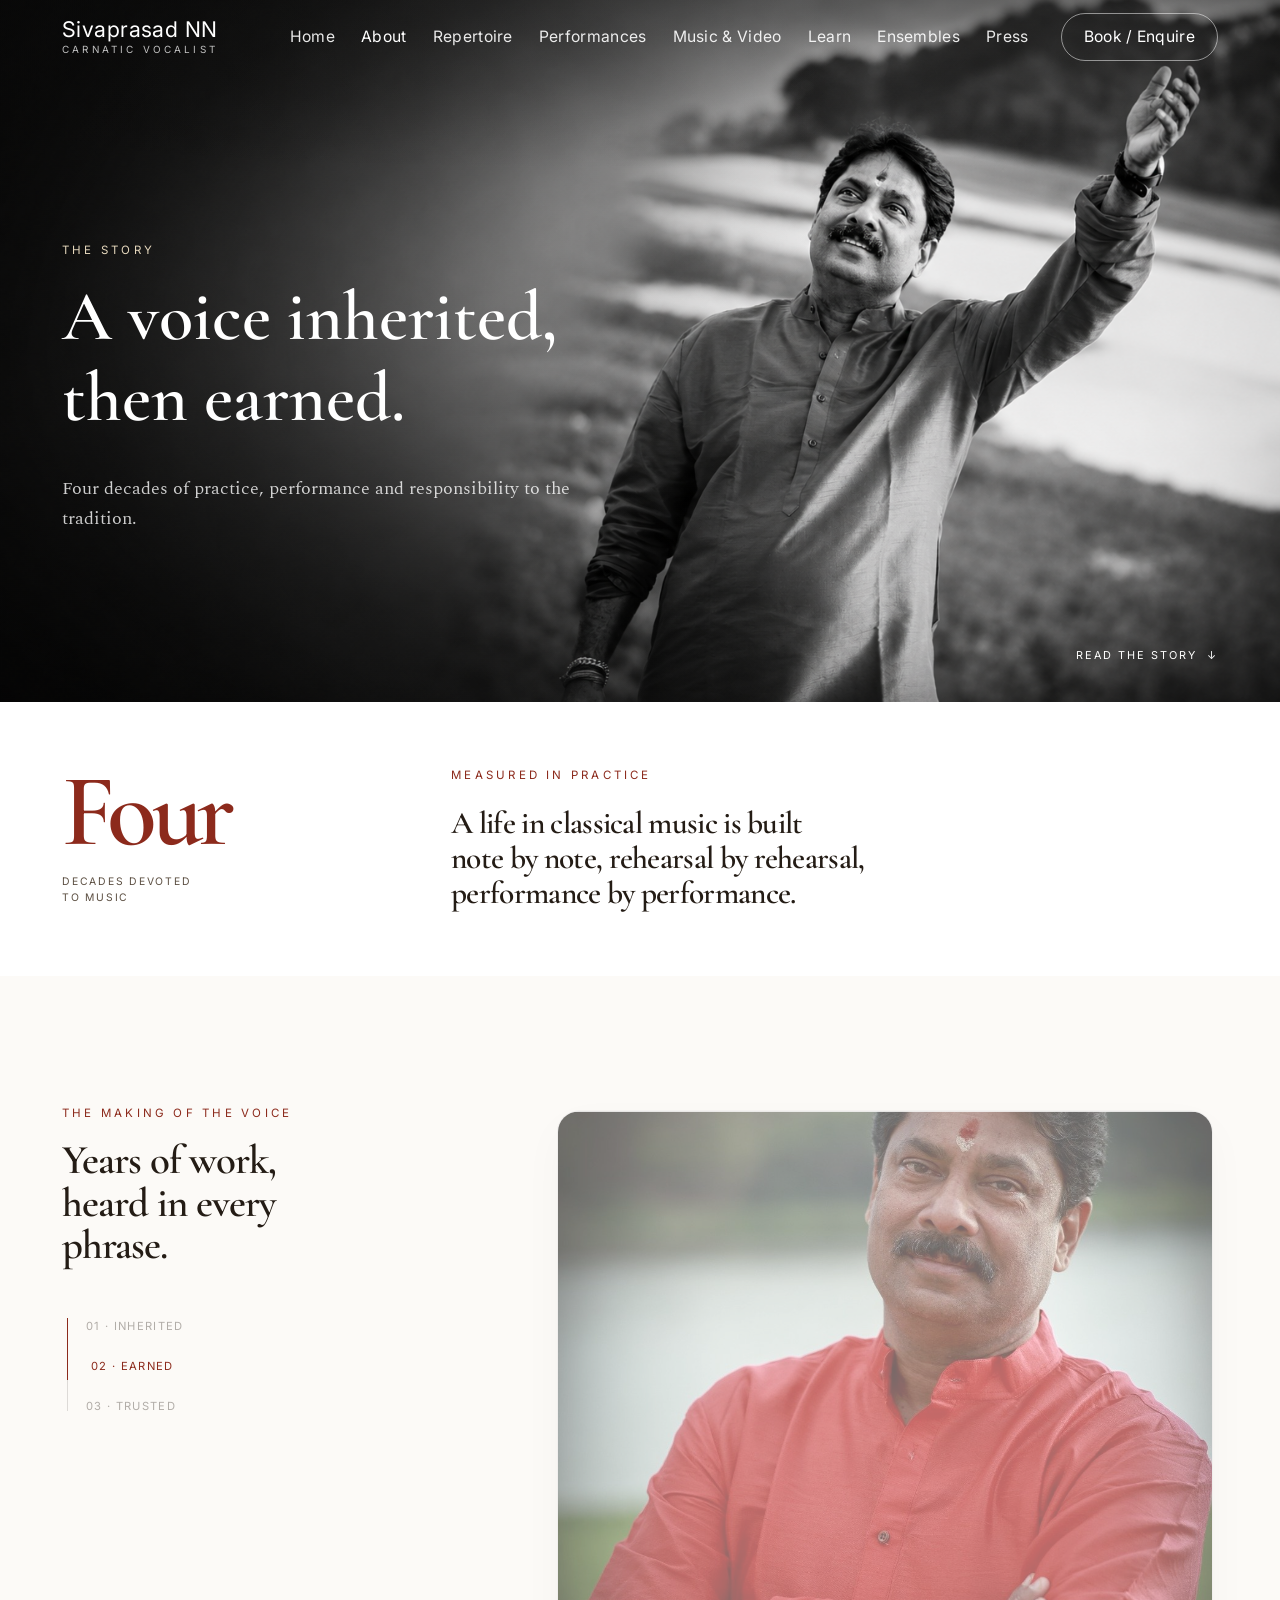
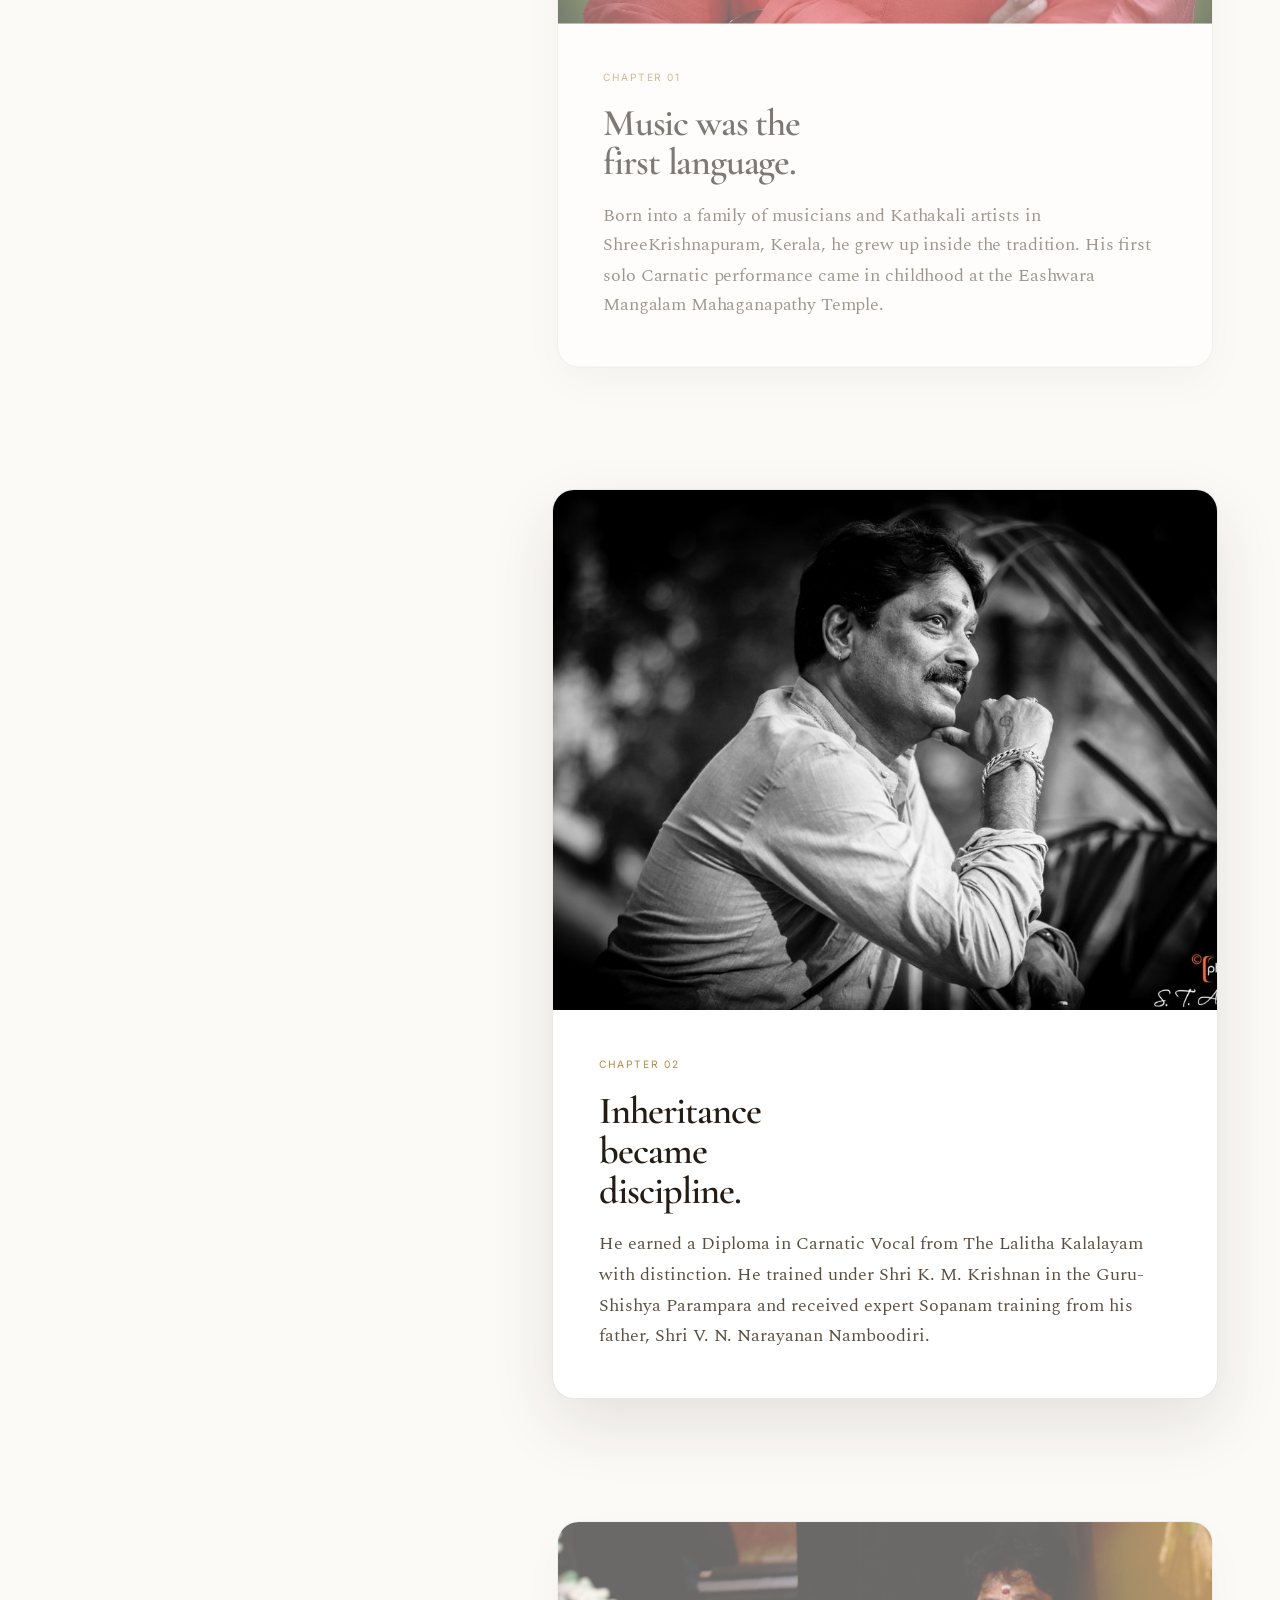
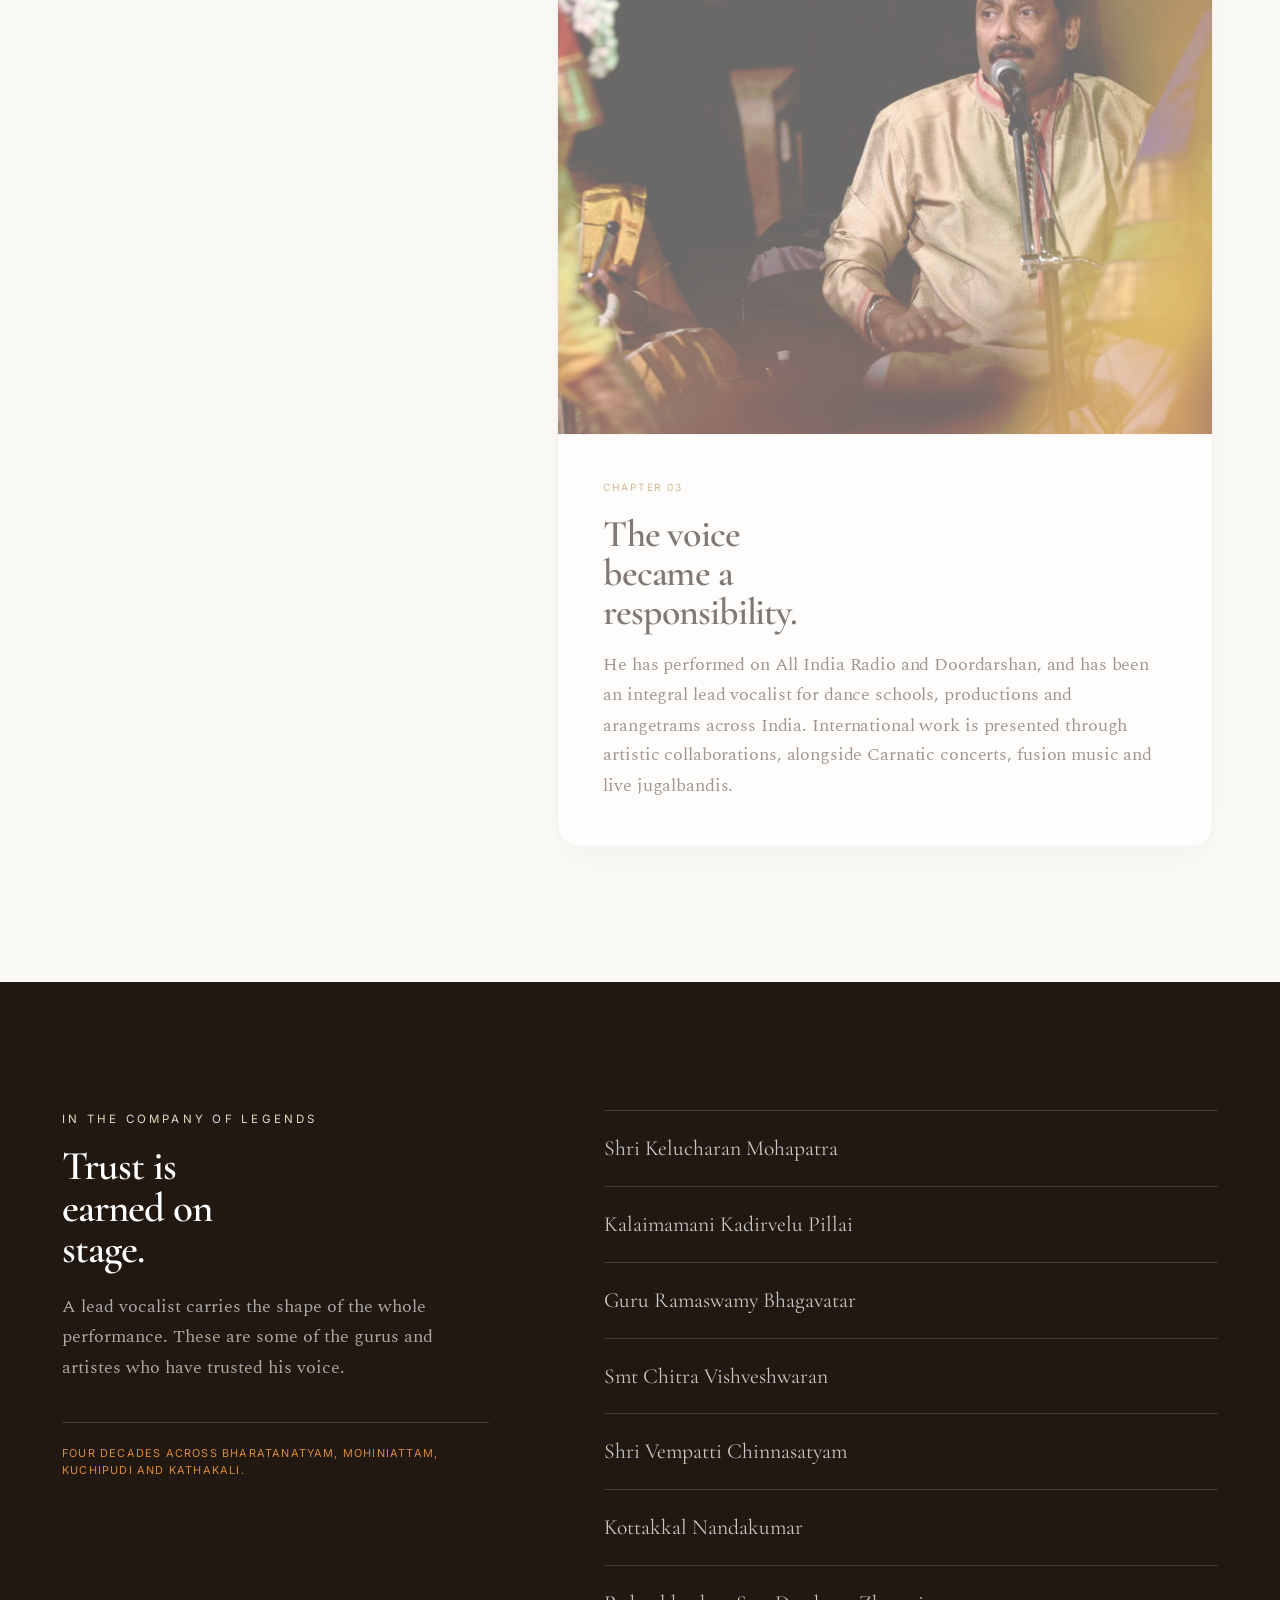
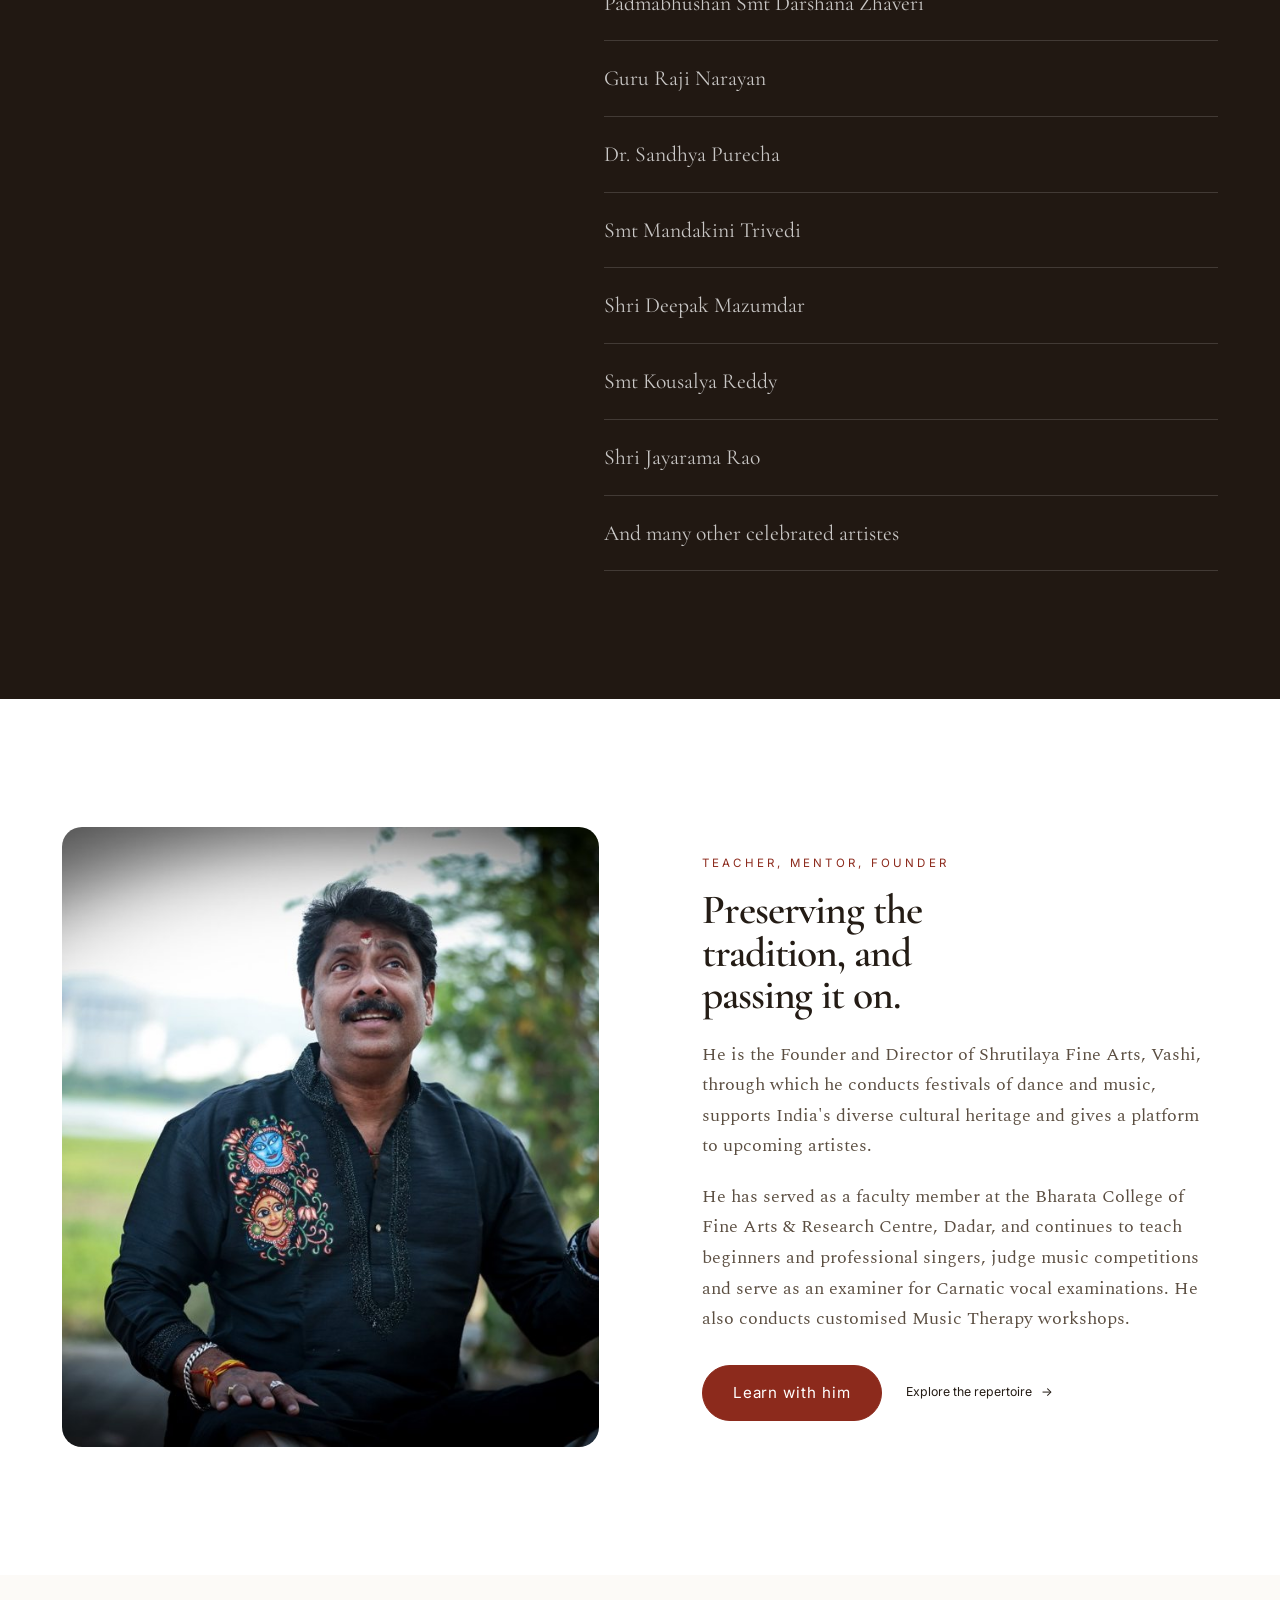
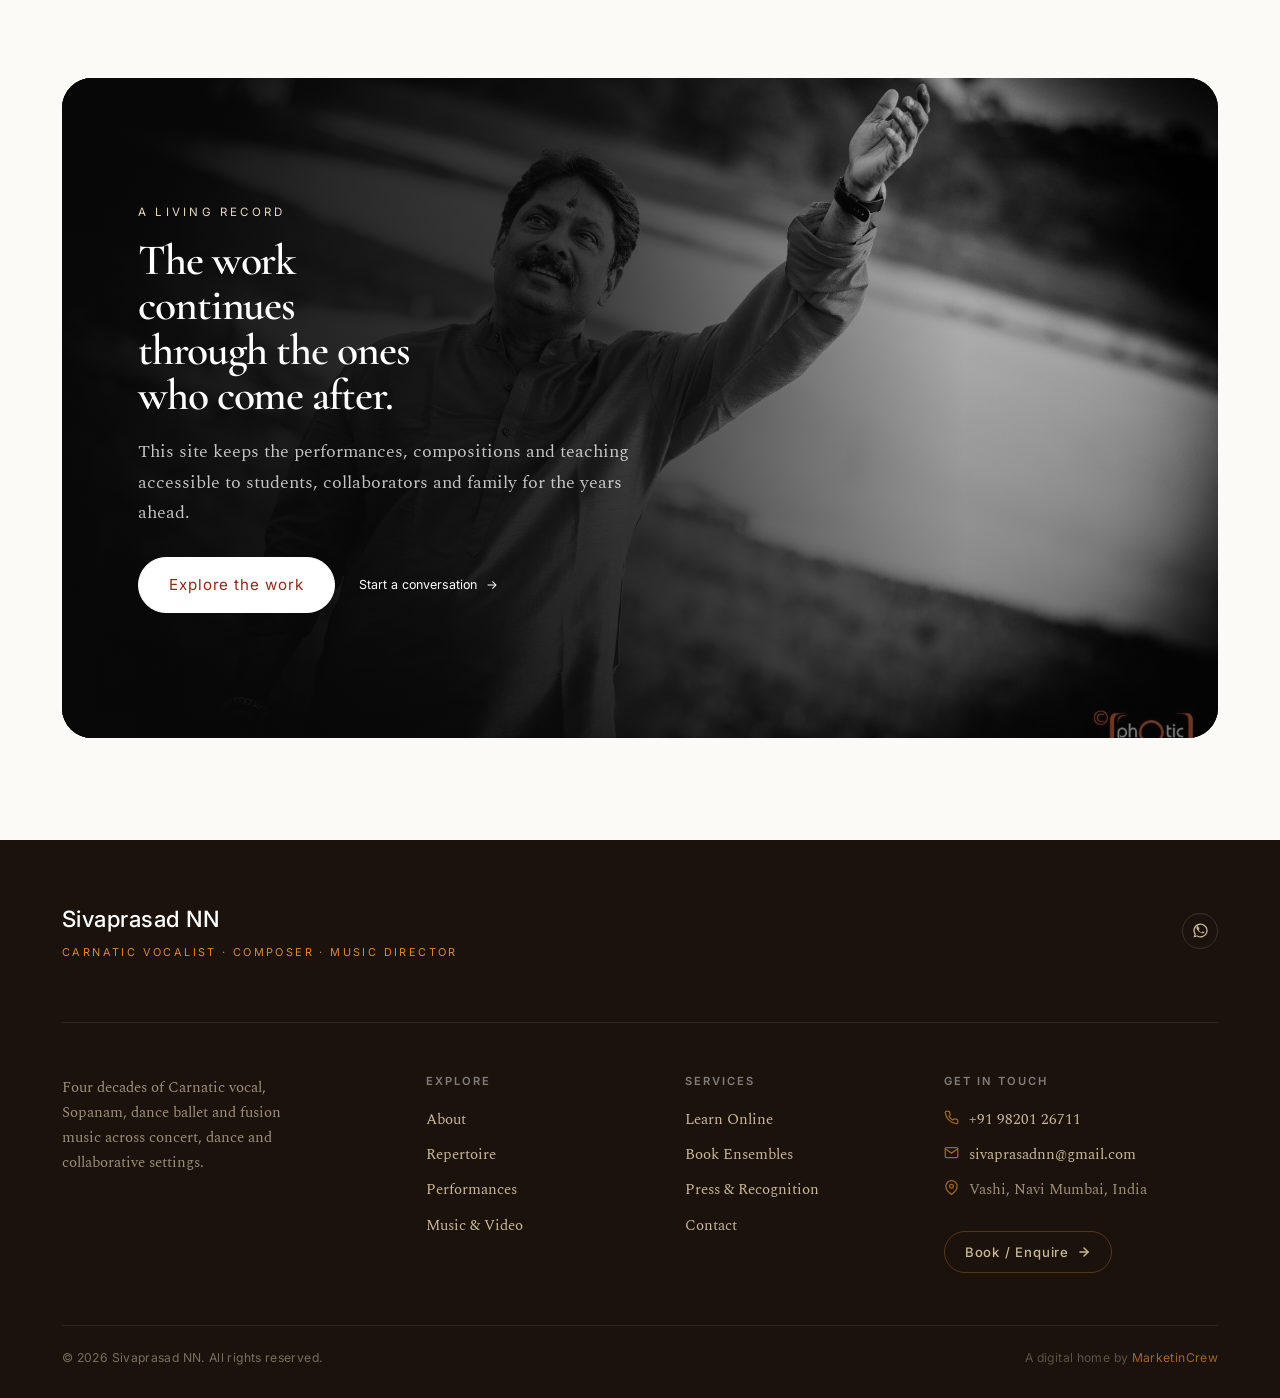
==== commit 0599da72: "Add media library and refine responsive layouts" ====
--- a/about.html
+++ b/about.html
@@ -30,7 +30,7 @@
     <div class="about-thesis__panel reveal">
       <div class="about-thesis__inner">
         <div class="about-thesis__measure"><strong>Four</strong><span>decades devoted to music</span></div>
-        <div class="about-thesis__statement"><p class="kicker">Measured in practice</p><h2 class="display">A life in classical music is built note by note, rehearsal by rehearsal, performance by performance.</h2></div>
+        <div class="about-thesis__statement"><p class="kicker">Measured in practice</p><h2 class="display"><span>A life in classical music is built</span> <span>note by note, rehearsal by rehearsal,</span> <span>performance by performance.</span></h2></div>
       </div>
     </div>
   </div>
--- a/css/style.css
+++ b/css/style.css
@@ -1689,6 +1689,256 @@
   height:100%;
   object-fit:cover;
   object-position:center;
+}
+
+/* Homepage listening room */
+.section-videos{
+  padding-top:clamp(64px,7vw,96px);
+  padding-bottom:clamp(64px,7vw,96px);
+}
+.home-listening__intro{
+  max-width:720px;
+  margin:0 auto clamp(34px,4vw,52px);
+}
+.home-listening__intro .display{margin-bottom:14px}
+.home-listening__intro .muted{
+  max-width:660px;
+  margin:0 auto;
+  line-height:1.7;
+}
+.home-listening__intro .home-listening__link{
+  display:inline-flex;
+  margin-top:24px;
+}
+.home-listening{
+  display:grid;
+  grid-template-columns:minmax(210px,.58fr) minmax(0,1.72fr);
+  gap:clamp(26px,3.5vw,52px);
+  align-items:start;
+}
+.home-listening__aside{
+  position:relative;
+  z-index:2;
+}
+.home-video-tabs{
+  display:grid;
+  gap:7px;
+  margin:0;
+}
+.home-video-tab{
+  display:flex;
+  align-items:center;
+  justify-content:space-between;
+  width:100%;
+  padding:11px 14px;
+  border:0;
+  border-bottom:1px solid rgba(80,49,35,.15);
+  background:transparent;
+  color:var(--ink-soft);
+  font:500 .82rem/1.35 var(--sans);
+  letter-spacing:.02em;
+  text-align:left;
+  cursor:pointer;
+  transition:padding .25s ease,color .25s ease,border-color .25s ease;
+}
+.home-video-tab::after{
+  content:"→";
+  opacity:0;
+  transform:translateX(-8px);
+  transition:opacity .25s ease,transform .25s ease;
+}
+.home-video-tab:hover,
+.home-video-tab.active{
+  padding-left:20px;
+  color:var(--maroon);
+  border-color:var(--maroon);
+}
+.home-video-tab.active::after{
+  opacity:1;
+  transform:none;
+}
+.home-listening__link{margin-top:2px}
+.home-listening__media{
+  min-width:0;
+  padding:clamp(14px,2vw,22px);
+  border:1px solid rgba(102,66,44,.13);
+  border-radius:clamp(22px,3vw,34px);
+  background:rgba(255,255,255,.58);
+  box-shadow:0 24px 70px rgba(79,48,31,.1);
+}
+.home-video-carousel.video-carousel{padding:0}
+.home-video-carousel__top{
+  display:flex;
+  align-items:center;
+  justify-content:flex-end;
+  gap:18px;
+  margin-bottom:8px;
+}
+.home-video-carousel__controls{
+  display:flex;
+  gap:9px;
+}
+.home-video-carousel .video-carousel__arrow{
+  position:static;
+  width:40px;
+  height:40px;
+  box-shadow:none;
+}
+.home-video-carousel .video-carousel__viewport{padding:6px 2px 8px}
+.home-video-card .video{
+  overflow:hidden;
+  border:0;
+  border-radius:18px;
+}
+.home-video-card__play{
+  position:absolute;
+  inset:50% auto auto 50%;
+  z-index:2;
+  display:grid;
+  place-items:center;
+  width:46px;
+  height:46px;
+  border-radius:50%;
+  background:rgba(255,255,255,.92);
+  color:var(--maroon);
+  box-shadow:0 10px 30px rgba(0,0,0,.2);
+  transform:translate(-50%,-50%);
+}
+.home-video-card__body{padding:13px 3px 4px}
+.home-video-carousel .home-video-card .vcaption{
+  margin:0;
+  min-height:2.7em;
+  color:var(--ink);
+  font-size:1rem;
+  line-height:1.35;
+  text-align:left;
+}
+@media(max-width:900px){
+  .home-listening{grid-template-columns:1fr;gap:34px}
+  .home-video-tabs{
+    display:flex;
+    gap:8px;
+    margin-bottom:24px;
+    overflow-x:auto;
+    scrollbar-width:none;
+  }
+  .home-video-tabs::-webkit-scrollbar{display:none}
+  .home-video-tab{
+    flex:0 0 auto;
+    width:auto;
+    padding:10px 15px;
+    border:1px solid rgba(80,49,35,.18);
+    border-radius:999px;
+    white-space:nowrap;
+  }
+  .home-video-tab::after{display:none}
+  .home-video-tab:hover,
+  .home-video-tab.active{
+    padding-left:15px;
+    border-color:var(--maroon);
+    background:var(--maroon);
+    color:#fff;
+  }
+}
+@media(max-width:700px){
+  .home-listening__intro{margin-bottom:28px}
+  .home-listening{gap:26px}
+  .home-listening__media{padding:14px;border-radius:22px}
+  .home-video-carousel.video-carousel{max-width:none}
+  .home-video-carousel .video-carousel__arrow{width:36px;height:36px}
+}
+@media(max-width:620px){
+  .section-videos{
+    padding-top:52px;
+    padding-bottom:52px;
+  }
+  .home-listening__intro{
+    width:100%;
+    margin-bottom:24px;
+  }
+  .home-listening__intro .kicker,
+  .home-listening__intro .display,
+  .home-listening__intro .muted{
+    width:100%;
+    max-width:none;
+    text-align:center;
+  }
+  .home-listening__intro .display{
+    margin-bottom:10px;
+    font-size:clamp(2rem,10vw,2.65rem);
+  }
+  .home-listening__intro .muted{
+    font-size:.94rem;
+    line-height:1.62;
+  }
+  .home-listening__intro .home-listening__link{
+    margin-top:19px;
+  }
+  .home-listening{
+    display:block;
+    width:100%;
+  }
+  .home-listening__aside{
+    width:100%;
+    margin-bottom:16px;
+    overflow:hidden;
+  }
+  .home-video-tabs{
+    width:100%;
+    margin:0;
+    padding:0 0 5px;
+    gap:7px;
+    overflow-x:auto;
+    overscroll-behavior-inline:contain;
+    scroll-snap-type:x proximity;
+    -webkit-overflow-scrolling:touch;
+  }
+  .home-video-tab{
+    min-height:42px;
+    padding:9px 14px;
+    font-size:.76rem;
+    scroll-snap-align:start;
+  }
+  .home-video-tab:hover,
+  .home-video-tab.active{padding-left:14px}
+  .home-listening__media{
+    width:100%;
+    padding:11px;
+    border-radius:18px;
+  }
+  .home-video-carousel__top{
+    min-height:36px;
+    margin-bottom:6px;
+  }
+  .home-video-carousel__controls{gap:7px}
+  .home-video-carousel .video-carousel__arrow{
+    width:34px;
+    height:34px;
+  }
+  .home-video-carousel .video-carousel__arrow svg{
+    width:16px;
+    height:16px;
+  }
+  .home-video-carousel .video-carousel__viewport{
+    width:100%;
+    padding:3px 0 4px;
+  }
+  .home-video-carousel .video-carousel__slide{
+    flex-basis:100%;
+  }
+  .home-video-card .video{border-radius:14px}
+  .home-video-card__play{
+    width:42px;
+    height:42px;
+  }
+  .home-video-card__body{padding:10px 2px 2px}
+  .home-video-carousel .home-video-card .vcaption{
+    min-height:0;
+    font-size:.94rem;
+    line-height:1.35;
+    text-align:left;
+    overflow-wrap:break-word;
+  }
 }
 
 /* CTA */
@@ -2505,7 +2755,8 @@
 .about-thesis{padding:clamp(42px,5vw,68px) 0;background:#fff}
 .about-thesis__inner{width:100%;display:grid;grid-template-columns:minmax(220px,.58fr) minmax(0,1.42fr);align-items:center;gap:clamp(36px,6vw,76px);padding:0}
 .about-thesis__measure{padding-right:clamp(40px,6vw,78px)}.about-thesis__measure strong{display:block;color:var(--maroon);font-family:var(--serif);font-size:clamp(4.6rem,8vw,7.3rem);font-weight:600;line-height:.78;letter-spacing:-.055em}.about-thesis__measure span{display:block;max-width:150px;margin-top:22px;color:var(--ink-soft);font-family:var(--head);font-size:.65rem;letter-spacing:.17em;line-height:1.55;text-transform:uppercase}
-.about-thesis__statement .kicker{margin-bottom:20px}.about-thesis__statement h2{max-width:19ch;margin:0;color:var(--ink);font-size:clamp(1.85rem,3vw,2.8rem);line-height:1.1;letter-spacing:-.022em;text-wrap:balance}
+.about-thesis__statement .kicker{margin-bottom:20px}.about-thesis__statement h2{width:100%;max-width:none;margin:0;color:var(--ink);font-size:clamp(1.7rem,2.45vw,2.45rem);line-height:1.13;letter-spacing:-.022em;text-wrap:initial}
+.about-thesis__statement h2 span{display:block;white-space:nowrap}
 
 .about-journey{padding:clamp(90px,10vw,150px) 0;background:#fcfaf7}.about-journey__layout{display:grid;grid-template-columns:minmax(300px,.72fr) minmax(520px,1.28fr);align-items:start;gap:clamp(65px,9vw,130px)}.about-journey__intro{position:sticky;top:126px}.about-journey__intro h2{max-width:11ch;margin-bottom:48px;font-size:clamp(2rem,3.2vw,3rem);line-height:1.03;letter-spacing:-.025em}.about-journey__progress{position:absolute;left:5px;top:214px;bottom:7px;width:1px;background:rgba(36,28,21,.14)}.about-journey__progress span{display:block;width:100%;height:100%;background:var(--maroon);transform:scaleY(.333);transform-origin:top;transition:transform .65s cubic-bezier(.22,1,.36,1)}.about-journey__markers{display:grid;gap:16px;padding-left:24px}.about-journey__markers button{padding:5px 0;border:0;background:transparent;color:rgba(36,28,21,.35);cursor:pointer;text-align:left;font-family:var(--head);font-size:.7rem;letter-spacing:.12em;text-transform:uppercase;transition:color .35s,transform .35s}.about-journey__markers button.active{color:var(--maroon);transform:translateX(5px)}
 .about-journey__chapters{display:grid;gap:clamp(70px,9vw,120px)}.about-journey__chapter{overflow:hidden;border:1px solid rgba(36,28,21,.1);border-radius:22px;background:#fff;box-shadow:0 16px 44px rgba(36,28,21,.06);opacity:.58;transform:scale(.985);transition:opacity .6s,transform .65s cubic-bezier(.22,1,.36,1),box-shadow .6s}.about-journey__chapter.active{opacity:1;transform:none;box-shadow:0 26px 66px rgba(36,28,21,.11)}.about-journey__image{height:clamp(380px,42vw,520px);overflow:hidden}.about-journey__image img{width:100%;height:100%;object-fit:cover;transition:transform .9s cubic-bezier(.22,1,.36,1)}.about-journey__chapter:hover .about-journey__image img{transform:scale(1.025)}.about-journey__chapter:nth-child(1) .about-journey__image img{object-position:center 30%}.about-journey__copy{padding:clamp(28px,4vw,46px)}.about-journey__copy>span{display:block;margin-bottom:19px;color:var(--gold);font-family:var(--head);font-size:.64rem;letter-spacing:.16em;text-transform:uppercase}.about-journey__copy h3{max-width:14ch;margin-bottom:.45em;font-family:var(--serif);font-size:clamp(1.8rem,3vw,2.8rem);font-weight:600;line-height:1.04;letter-spacing:-.025em}.about-journey__copy p{margin:0;color:var(--ink-soft)}
@@ -2520,7 +2771,7 @@
 @media(max-width:900px){.about-journey__layout{grid-template-columns:minmax(250px,.7fr) minmax(400px,1.3fr);gap:48px}.about-trust__grid{grid-template-columns:1fr;gap:48px}.about-trust__heading{position:relative;top:auto;max-width:680px}.about-passing__grid{grid-template-columns:1fr;gap:44px}.about-passing__image{min-height:560px}.about-passing__content{max-width:720px}}
 @media(max-width:620px){
   .pagehead-about .inner{padding-bottom:10vh!important}.about-hero__intro{max-width:310px;font-size:.92rem}.about-hero__scroll{right:16px;bottom:23px}
-  .about-thesis{padding:42px 0}.about-thesis__inner{grid-template-columns:1fr;gap:24px;padding:0}.about-thesis__measure{padding:0}.about-thesis__measure strong{font-size:4.7rem}.about-thesis__measure span{max-width:none;margin-top:16px}.about-thesis__statement h2{font-size:1.85rem}
+  .about-thesis{padding:42px 0}.about-thesis__inner{grid-template-columns:1fr;gap:24px;padding:0}.about-thesis__measure{padding:0}.about-thesis__measure strong{font-size:4.7rem}.about-thesis__measure span{max-width:none;margin-top:16px}.about-thesis__statement h2{max-width:none;font-size:clamp(1.08rem,4.8vw,1.3rem);line-height:1.24;letter-spacing:-.026em;text-wrap:initial}.about-thesis__statement h2 span{display:block;white-space:nowrap}
   .about-journey{padding:70px 0}.about-journey__layout{grid-template-columns:1fr;gap:45px}.about-journey__intro{position:relative;top:auto}.about-journey__intro h2{margin-bottom:0;font-size:2rem}.about-journey__progress,.about-journey__markers{display:none}.about-journey__chapters{gap:35px}.about-journey__chapter{opacity:1;transform:none}.about-journey__image{height:420px}.about-journey__copy{padding:26px 23px}.about-journey__copy h3{font-size:2rem}
   .about-trust{padding:70px 0}.about-trust__heading h2{font-size:2rem}.about-trust__names span{font-size:1.05rem}
   .about-passing{padding:70px 0}.about-passing__image{min-height:480px}.about-passing__content h2{font-size:2rem}
@@ -2690,6 +2941,45 @@
   .cta-btn{padding:12px 16px 12px 22px;font-size:.86rem}
 }
 
+/* ---- Mobile typography alignment across every page ---- */
+@media(max-width:620px){
+  main,
+  main section,
+  main header,
+  main .wrap{min-width:0}
+
+  main h1,
+  main h2,
+  main h3,
+  main .display{
+    width:100%;
+    max-width:none!important;
+    text-align:left;
+    text-wrap:pretty;
+    overflow-wrap:normal;
+  }
+
+  main p,
+  main .lead,
+  main [class*="__intro"],
+  main [class*="__copy"]>p{
+    width:100%;
+    max-width:none!important;
+    text-align:left;
+    text-wrap:pretty;
+  }
+
+  main h1{font-size:clamp(2.15rem,10vw,3rem)}
+  main h2{font-size:clamp(1.75rem,8vw,2.25rem)}
+  main h3{font-size:clamp(1.45rem,7vw,2rem)}
+
+  .center,
+  .center h1,
+  .center h2,
+  .center h3,
+  .center p{text-align:center}
+}
+
 /* ---- Reduced motion ---- */
 @media(prefers-reduced-motion:reduce){
   *{animation-duration:0.01ms !important;animation-iteration-count:1 !important;
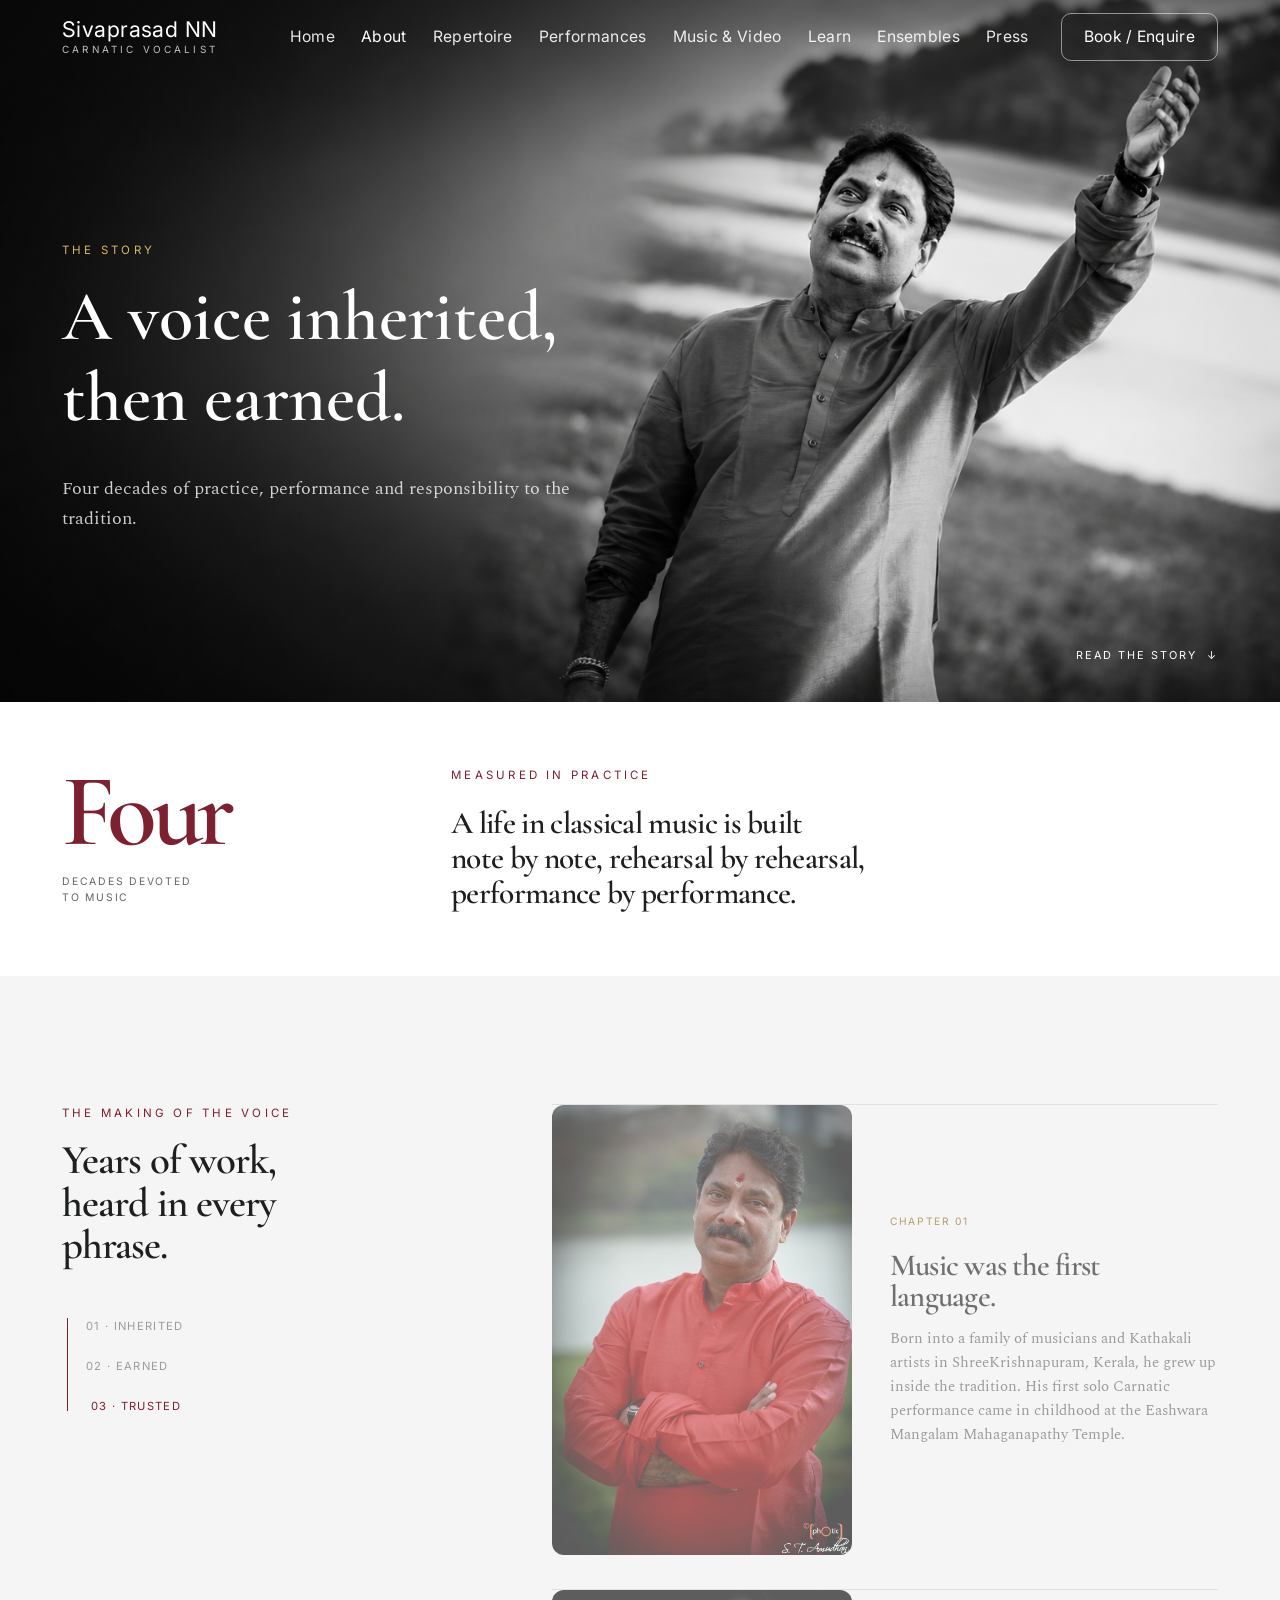
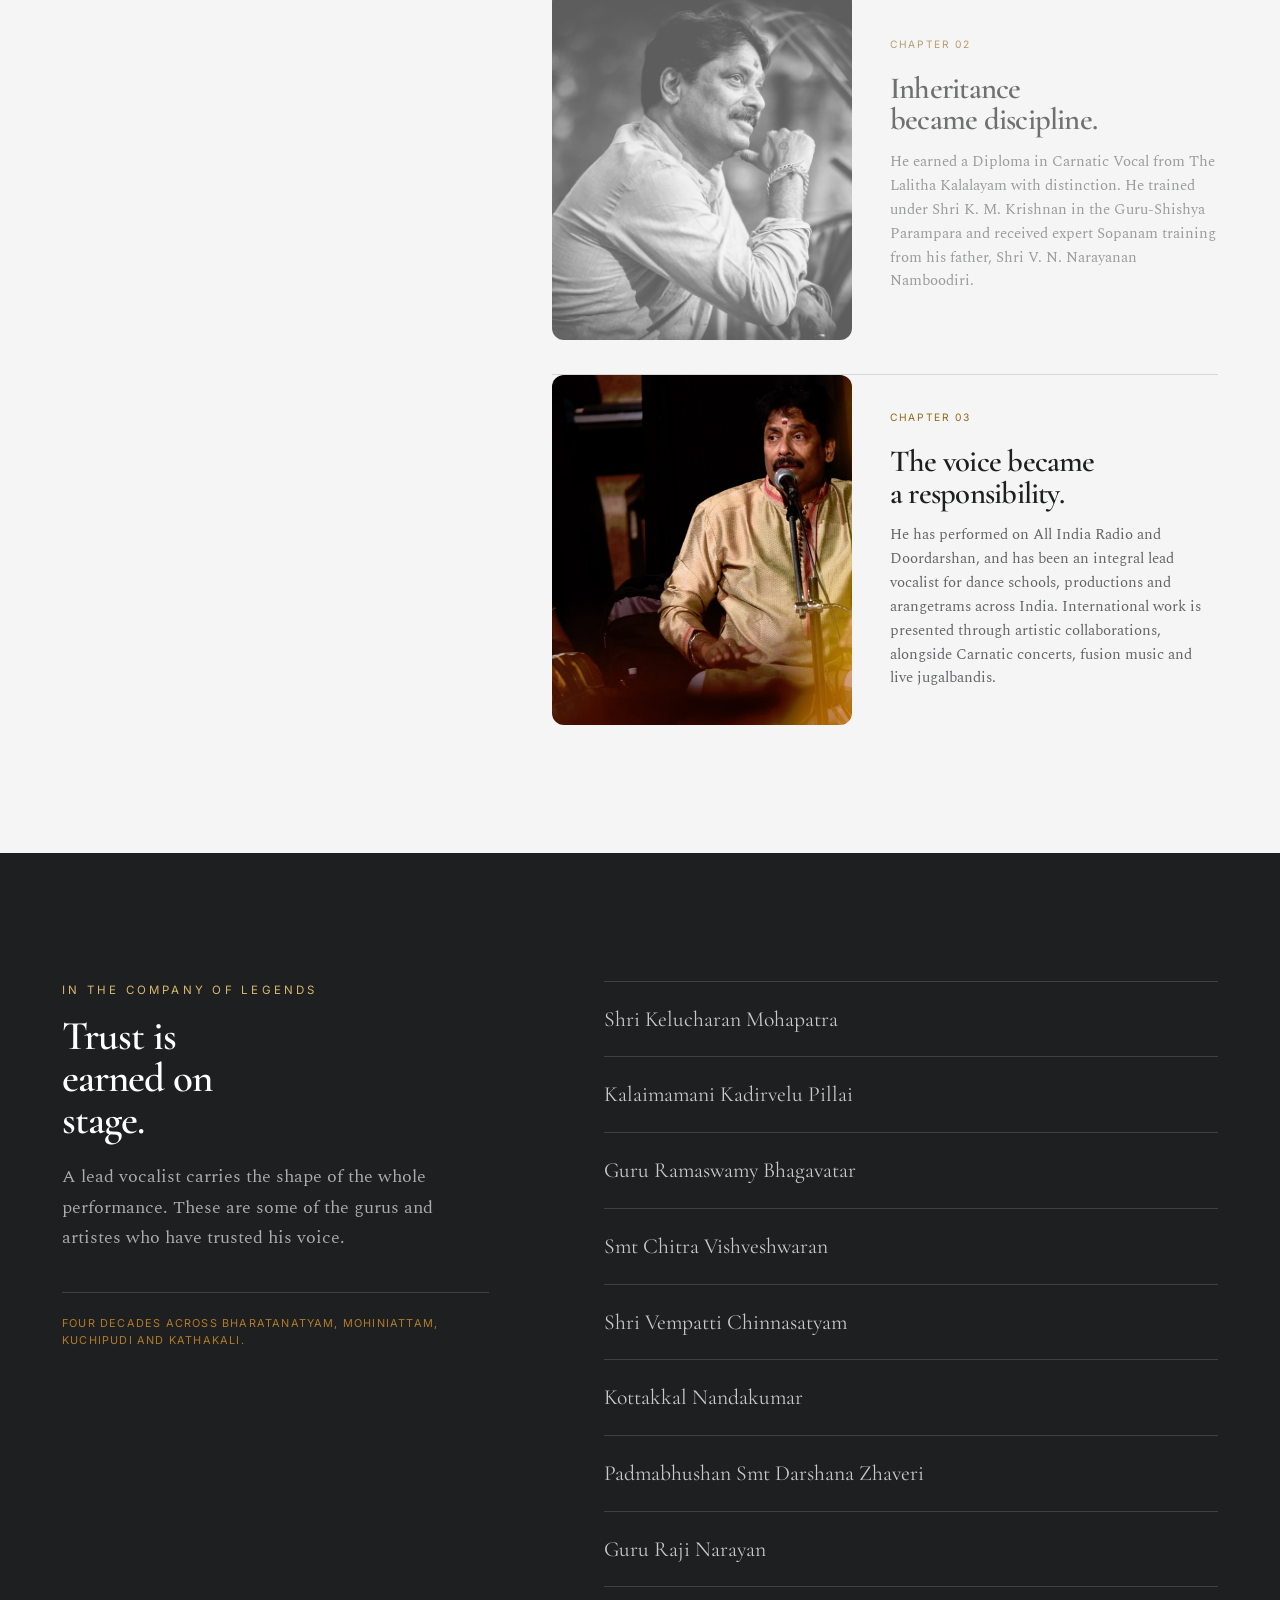
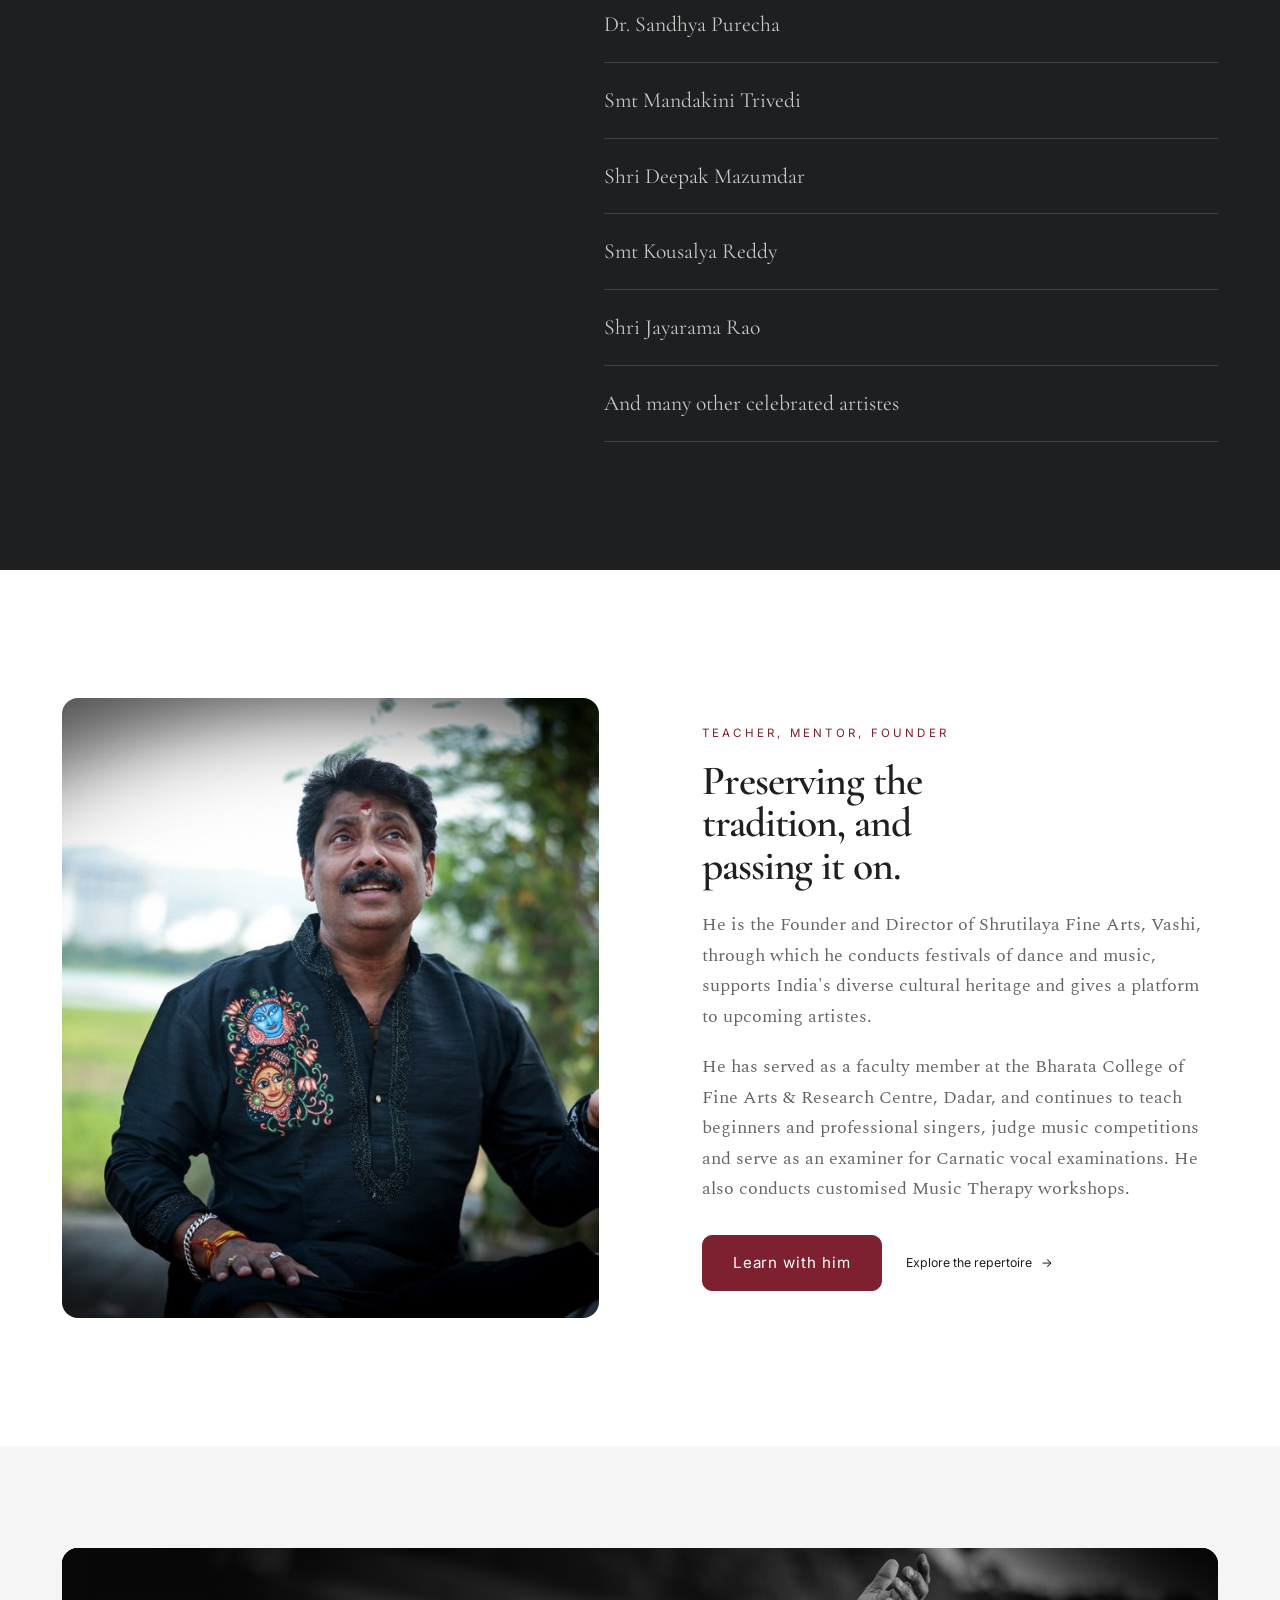
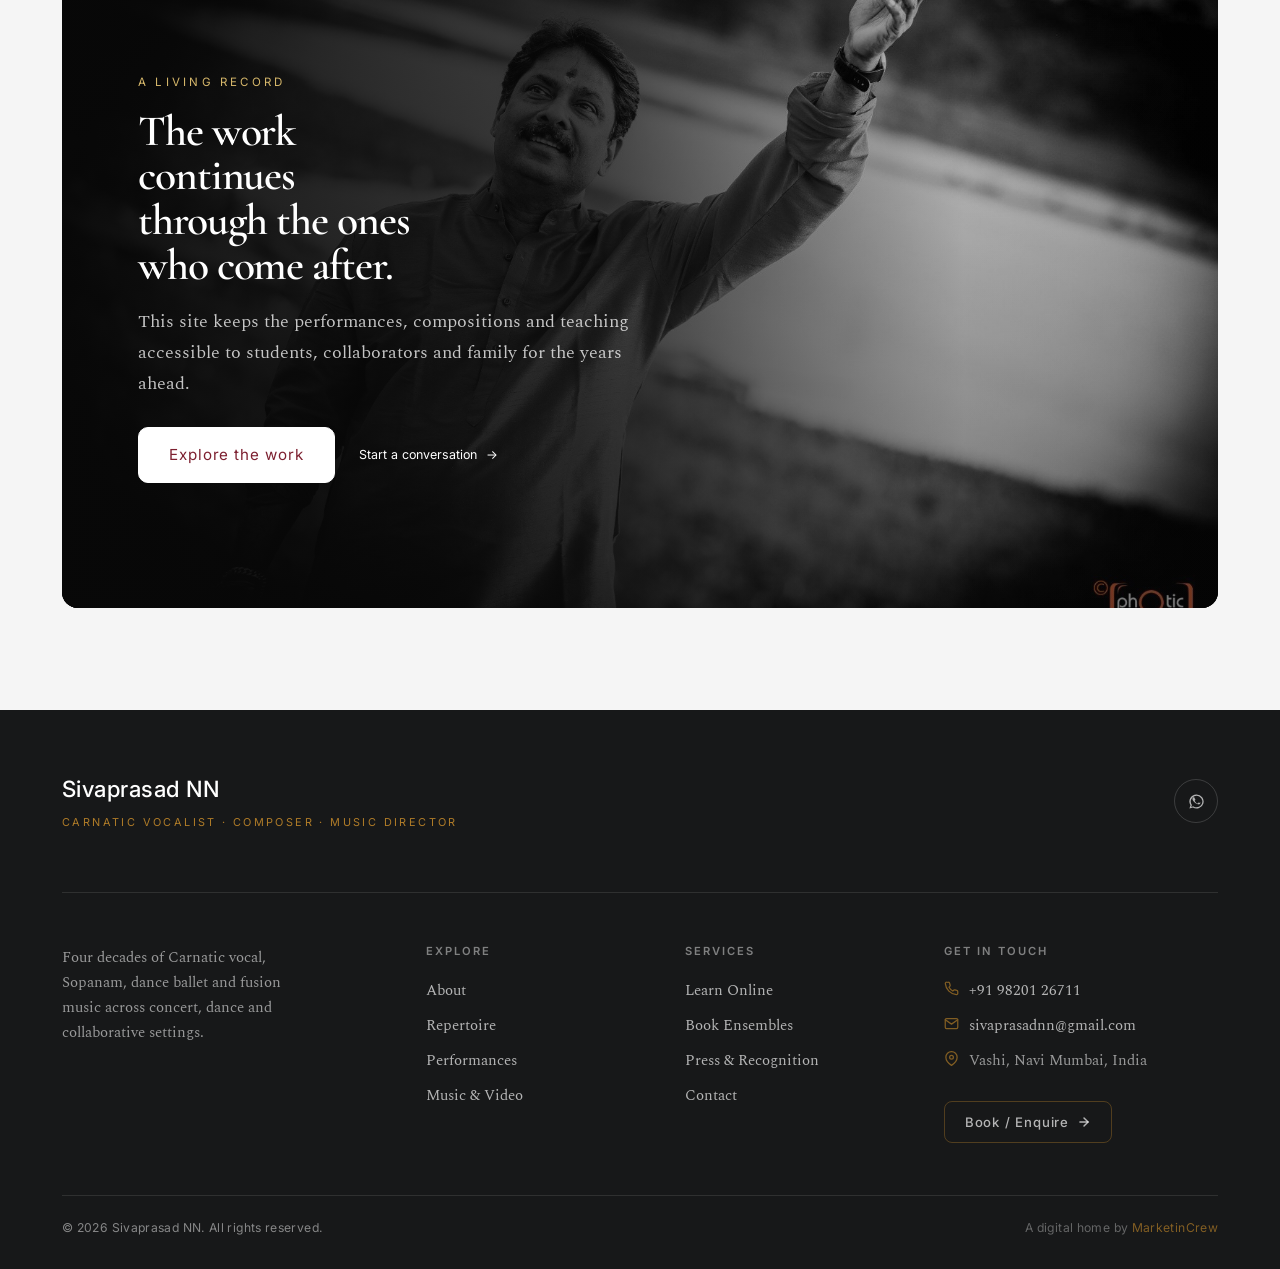
==== commit 27e4e3f6: "Redesign site and refine responsive layouts" ====
--- a/about.html
+++ b/about.html
@@ -10,7 +10,7 @@
 <link rel="preconnect" href="https://fonts.gstatic.com" crossorigin>
 <link href="https://fonts.googleapis.com/css2?family=Cormorant+Garamond:wght@500;600;700&family=Inter:wght@300;400;500;600&family=Spectral:wght@400;500;600&display=swap" rel="stylesheet">
 <link rel="icon" href="favicon.svg" type="image/svg+xml">
-<link rel="stylesheet" href="css/style.css">
+<link rel="stylesheet" href="css/style.css?v=site-polish-1">
 </head>
 <body data-page="about">
 <div id="site-header"></div>
@@ -64,7 +64,7 @@
 
 <div id="site-footer"></div>
 <script src="js/data.js"></script>
-<script src="js/components.js"></script>
-<script src="js/main.js"></script>
+<script src="js/components.js?v=site-polish-1"></script>
+<script src="js/main.js?v=site-polish-1"></script>
 </body>
 </html>
--- a/css/style.css
+++ b/css/style.css
@@ -1,6 +1,6 @@
 /* =====================================================================
    Sivaprasad NN · Carnatic Vocalist
-   Design system. Warm, classical, dignified. Mobile-first.
+   Design system. Editorial, classical, dignified. Mobile-first.
    Built by MarketinCrew. Edit colours/fonts here in one place.
    ===================================================================== */
 
@@ -8,19 +8,42 @@
   /* palette */
   --ivory:#FFFFFF;          /* page background */
   --paper:#FFFFFF;
-  --sand:#FFFFFF;           /* soft blocks */
-  --ink:#241C15;            /* main text */
-  --ink-soft:#5B4E41;       /* secondary text */
-  --maroon:#8C2A1C;         /* primary accent (temple vermillion) */
-  --maroon-deep:#6E1F14;
-  --saffron:#D98A34;        /* warm secondary */
-  --gold:#B4884A;           /* fine lines, dividers */
-  --gold-soft:#E7D9BE;
-  --line:rgba(36,28,21,.14);
+  --sand:#F5F5F5;           /* neutral soft blocks */
+  --ink:#1E1F20;            /* main text */
+  --ink-soft:#626466;        /* secondary text */
+  --maroon:#7D2030;         /* primary accent */
+  --maroon-deep:#5C1723;
+  --saffron:#B07C28;        /* warm secondary */
+  --gold:#8F681C;           /* fine lines, dividers */
+  --gold-soft:#D7B86B;
+  --line:rgba(30,31,32,.14);
+  --surface:#F5F5F5;
+  --field:#FAFAFA;
+  --charcoal:#1E1F20;
+  --charcoal-soft:#27282A;
+  --ensemble-cream:#F5F5F5;
+  --ensemble-deep:#1E1F20;
+  --ensemble-panel:#27282A;
+  --ensemble-hero:#171819;
+  --ensemble-image:#171819;
+  --ensemble-field:#FAFAFA;
+  --ensemble-choice:#F7F0F2;
+  --ensemble-label:#5E6062;
+  --learn-cream:#F5F5F5;
+  --learn-paper:#FFFFFF;
+  --learn-deep:#1E1F20;
+  --learn-panel:#27282A;
+  --learn-field:#FAFAFA;
+  --performance-cream:#F5F5F5;
+  --performance-paper:#FFFFFF;
+  --performance-deep:#1E1F20;
+  --performance-field:#FAFAFA;
+  --performance-choice:#F7F0F2;
+  --performance-label:#5E6062;
 
   --radius:12px;
-  --radius-lg:18px;
-  --shadow:0 1px 0 rgba(36,28,21,.06);
+  --radius-lg:16px;
+  --shadow:0 1px 0 rgba(30,31,32,.06);
   --maxw:1200px;
 
   --serif:"Cormorant Garamond", Georgia, serif;
@@ -43,11 +66,13 @@
 img{max-width:100%;display:block}
 a{color:var(--maroon);text-decoration:none}
 a:hover{color:var(--maroon-deep)}
-button,a{touch-action:manipulation;-webkit-tap-highlight-color:rgba(140,42,28,.16)}
+button,a{touch-action:manipulation;-webkit-tap-highlight-color:rgba(125,32,48,.16)}
 a:focus-visible,button:focus-visible,input:focus-visible,select:focus-visible,textarea:focus-visible{outline:2px solid var(--saffron);outline-offset:3px}
 .skip-link{position:fixed;top:10px;left:12px;z-index:60;padding:10px 14px;border-radius:8px;background:#fff;color:var(--ink);font-family:var(--head);font-size:.8rem;transform:translateY(-150%);transition:transform .2s}
 .skip-link:focus{transform:translateY(0)}
+.sr-only{position:absolute!important;width:1px!important;height:1px!important;padding:0!important;margin:-1px!important;overflow:hidden!important;clip:rect(0,0,0,0)!important;white-space:nowrap!important;border:0!important}
 #main-content{scroll-margin-top:90px}
+section[id],article[id]{scroll-margin-top:96px}
 
 .wrap{max-width:var(--maxw);margin:0 auto;padding:0 22px}
 .narrow{max-width:820px;margin-left:auto;margin-right:auto}
@@ -72,7 +97,7 @@
 
 /* ---------- buttons ---------- */
 .btn{display:inline-block;font-family:var(--head);letter-spacing:.06em;font-size:.95rem;
-  padding:14px 30px;border-radius:999px;border:1px solid var(--maroon);
+  padding:14px 30px;border-radius:10px;border:1px solid var(--maroon);
   background:var(--maroon);color:#fff;transition:.25s;cursor:pointer}
 .btn:hover{background:var(--maroon-deep);color:#fff;transform:translateY(-2px)}
 .btn.ghost{background:transparent;color:var(--maroon)}
@@ -91,7 +116,7 @@
 .nav-links a{font-family:var(--head);font-size:.98rem;color:var(--ink);letter-spacing:.02em;transition:color .4s}
 .nav-links a:hover,.nav-links a.active{color:var(--maroon)}
 .nav-cta{margin-left:6px}
-.burger{display:none;background:none;border:0;cursor:pointer;padding:8px}
+.burger{display:none;width:44px;height:44px;background:none;border:0;cursor:pointer;padding:8px}
 .burger span{display:block;width:26px;height:2px;background:var(--ink);margin:5px 0;transition:.3s}
 
 /* Transparent header on home page */
@@ -126,19 +151,24 @@
 }
 .site-header.header--scrolled .burger span{background:var(--ink)}
 
-@media(max-width:1100px){
+@media(max-width:940px){
   .nav-links{position:fixed;inset:74px 0 auto 0;background:var(--ivory);flex-direction:column;
     gap:0;padding:10px 0 24px;border-bottom:1px solid var(--line);
-    transform:translateY(-140%);transition:transform .35s;box-shadow:0 18px 40px rgba(36,28,21,.12)}
+    transform:translateY(-140%);transition:transform .35s;box-shadow:0 18px 40px rgba(30,31,32,.12)}
   .nav-links.open{transform:translateY(0)}
   .nav-links li{width:100%;text-align:center}
   .nav-links a{display:block;padding:14px}
   .nav-links .nav-cta{margin:10px auto 0}
   .burger{display:block}
-  .site-header.header--transparent .nav-links{background:rgba(30,20,14,.95)}
+  .site-header.header--transparent .nav-links{background:rgba(24,25,26,.96)}
   .site-header.header--transparent .nav-links a{color:rgba(255,255,255,.9)}
   .site-header.header--scrolled .nav-links{background:var(--ivory)}
   .site-header.header--scrolled .nav-links a{color:var(--ink)}
+}
+@media(min-width:941px) and (max-width:1100px){
+  .nav-links{gap:13px}
+  .nav-links a{font-size:.82rem}
+  .nav-links .nav-cta .btn{padding:10px 14px!important;font-size:.76rem}
 }
 
 /* ---------- hero ---------- */
@@ -147,7 +177,7 @@
 .hero .bg{position:absolute;inset:0}
 .hero .bg img{width:100%;height:100%;object-fit:cover}
 .hero .bg::after{content:"";position:absolute;inset:0;
-  background:linear-gradient(180deg,rgba(30,18,12,.15) 0%,rgba(30,18,12,.35) 45%,rgba(24,14,9,.86) 100%)}
+  background:linear-gradient(180deg,rgba(18,19,20,.12) 0%,rgba(18,19,20,.32) 45%,rgba(18,19,20,.88) 100%)}
 .hero .inner{position:relative;z-index:2;padding:0 0 8vh}
 .hero .kicker{color:var(--gold-soft)}
 .hero h1{color:#fff;text-shadow:0 2px 30px rgba(0,0,0,.4)}
@@ -158,7 +188,7 @@
 .pagehead .bg{position:absolute;inset:0}
 .pagehead .bg img{width:100%;height:100%;object-fit:cover}
 .pagehead .bg::after{content:"";position:absolute;inset:0;
-  background:linear-gradient(180deg,rgba(30,18,12,.2),rgba(24,14,9,.8))}
+  background:linear-gradient(180deg,rgba(18,19,20,.18),rgba(18,19,20,.82))}
 .pagehead .inner{position:relative;z-index:2;padding:0 0 5vh}
 .pagehead h1{color:#fff}
 .pagehead .kicker{color:var(--gold-soft)}
@@ -199,7 +229,7 @@
 
 /* About story pair */
 .about-story{position:relative;overflow:hidden;padding:clamp(76px,9vw,124px) 0}
-.about-story--alternate{background:#fcfaf7}
+.about-story--alternate{background:var(--surface)}
 .about-story__layout{
   display:grid;
   grid-template-columns:minmax(0,1fr) minmax(360px,.9fr);
@@ -236,7 +266,7 @@
   content:"";
   position:absolute;
   inset:22px -18px -18px 22px;
-  border:1px solid rgba(180,136,74,.38);
+  border:1px solid rgba(143,104,28,.38);
   border-radius:26px;
   pointer-events:none;
 }
@@ -245,7 +275,7 @@
   height:100%;
   border:0;
   border-radius:24px;
-  box-shadow:0 28px 70px rgba(48,31,19,.16);
+  box-shadow:0 28px 70px rgba(30,31,32,.16);
 }
 .about-story__frame--portrait img{object-position:center 24%}
 .about-story--beginnings .about-story__frame--portrait{
@@ -340,7 +370,7 @@
   content:"";
   position:absolute;
   inset:7px;
-  border:1px solid rgba(180,136,74,.38);
+  border:1px solid rgba(143,104,28,.38);
   border-radius:50%;
 }
 .collaborators__mark span{font-size:1.35rem;transition:transform .45s ease}
@@ -364,19 +394,19 @@
   min-height:190px;
   margin-bottom:38px;
   padding:clamp(28px,3.5vw,42px);
-  border:1px solid rgba(180,136,74,.34);
+  border:1px solid rgba(143,104,28,.34);
   border-radius:22px;
   overflow:hidden;
-  background:#fffefa;
-  box-shadow:0 18px 46px rgba(47,30,18,.12),0 2px 0 rgba(255,255,255,.9) inset;
+  background:#fff;
+  box-shadow:0 18px 46px rgba(30,31,32,.12),0 2px 0 rgba(255,255,255,.9) inset;
   backface-visibility:hidden;
   transition:border-color .35s ease,box-shadow .35s ease;
 }
-.collaborators__list li:nth-child(1){--stack:0;background:#fffefa}
-.collaborators__list li:nth-child(2){--stack:1;background:#fefcf9}
-.collaborators__list li:nth-child(3){--stack:2;background:#fdfbf7}
-.collaborators__list li:nth-child(4){--stack:3;background:#fcfaf6}
-.collaborators__list li:nth-child(5){--stack:4;background:#fbf8f4}
+.collaborators__list li:nth-child(1){--stack:0;background:#fff}
+.collaborators__list li:nth-child(2){--stack:1;background:#f8f8f8}
+.collaborators__list li:nth-child(3){--stack:2;background:#fff}
+.collaborators__list li:nth-child(4){--stack:3;background:#f8f8f8}
+.collaborators__list li:nth-child(5){--stack:4;background:#fff}
 .collaborators__list li::before{
   content:"0" counter(collaborator);
   position:relative;
@@ -397,7 +427,7 @@
 }
 .collaborators__list li:hover{
   border-color:var(--gold);
-  box-shadow:0 24px 58px rgba(47,30,18,.17),0 2px 0 rgba(255,255,255,.9) inset;
+  box-shadow:0 24px 58px rgba(30,31,32,.17),0 2px 0 rgba(255,255,255,.9) inset;
 }
 .collaborators__names{
   position:relative;
@@ -428,10 +458,10 @@
   border-radius:18px;
   background:var(--maroon);
   color:#fff;
-  box-shadow:0 18px 44px rgba(110,31,20,.18);
+  box-shadow:0 18px 44px rgba(92,23,35,.18);
   transition:border-color .35s ease,box-shadow .35s ease;
 }
-.collaborators__closing:hover{border-left-color:var(--saffron);box-shadow:0 24px 52px rgba(110,31,20,.24)}
+.collaborators__closing:hover{border-left-color:var(--saffron);box-shadow:0 24px 52px rgba(92,23,35,.24)}
 .collaborators__closing p{
   position:relative;
   z-index:2;
@@ -488,7 +518,7 @@
   inset:0;
   width:100%;
   height:100%;
-  border-color:rgba(231,217,190,.28);
+  border-color:rgba(255,255,255,.28);
   box-shadow:0 28px 68px rgba(0,0,0,.26);
 }
 .about-legacy__frame img{object-position:center center}
@@ -522,10 +552,10 @@
   align-items:center;
   overflow:hidden;
   padding:clamp(34px,5vw,58px);
-  border:1px solid rgba(180,136,74,.28);
+  border:1px solid rgba(143,104,28,.28);
   border-radius:30px;
-  background:#fcfaf7;
-  box-shadow:0 28px 72px rgba(48,31,19,.11);
+  background:var(--surface);
+  box-shadow:0 28px 72px rgba(30,31,32,.11);
 }
 .about-next__panel::after{
   content:"";
@@ -534,9 +564,9 @@
   bottom:-180px;
   width:360px;
   height:360px;
-  border:1px solid rgba(180,136,74,.16);
+  border:1px solid rgba(143,104,28,.16);
   border-radius:50%;
-  box-shadow:0 0 0 34px rgba(180,136,74,.035),0 0 0 72px rgba(180,136,74,.02);
+  box-shadow:0 0 0 34px rgba(143,104,28,.035),0 0 0 72px rgba(143,104,28,.02);
   pointer-events:none;
 }
 .about-next__copy{position:relative;z-index:1}
@@ -588,10 +618,10 @@
   color:#fff;
   border-color:var(--maroon);
   background:var(--maroon);
-  box-shadow:0 18px 42px rgba(110,31,20,.2);
+  box-shadow:0 18px 42px rgba(92,23,35,.2);
 }
 .about-next__action--secondary{color:var(--ink);background:rgba(255,255,255,.82)}
-.about-next__action:hover{transform:translateY(-5px);box-shadow:0 24px 52px rgba(48,31,19,.17)}
+.about-next__action:hover{transform:translateY(-5px);box-shadow:0 24px 52px rgba(30,31,32,.17)}
 .about-next__action--primary:hover{color:#fff;border-color:var(--saffron)}
 .about-next__action--secondary:hover{color:var(--maroon);border-color:var(--gold)}
 .about-next__action-copy{display:grid;gap:5px}
@@ -646,9 +676,9 @@
 /* ---------- sections ---------- */
 section{padding:clamp(56px,9vw,110px) 0}
 .section-sand{background:var(--sand)}
-.section-ink{background:#20160F;color:#F1E8D8}
+.section-ink{background:var(--charcoal);color:rgba(255,255,255,.8)}
 .section-ink h1,.section-ink h2,.section-ink h3{color:#fff}
-.section-ink .muted{color:#c9b79b}
+.section-ink .muted{color:rgba(255,255,255,.66)}
 .section-ink .kicker{color:var(--saffron)}
 
 .grid{display:grid;gap:28px}
@@ -662,13 +692,13 @@
 .split.rev .txt{order:2}
 @media(max-width:840px){.split{grid-template-columns:1fr}.split.rev .txt{order:0}}
 .frame{border-radius:var(--radius-lg);overflow:hidden;border:1px solid var(--line);
-  box-shadow:0 24px 60px rgba(36,28,21,.14)}
+  box-shadow:0 18px 44px rgba(30,31,32,.12)}
 .frame img{width:100%;height:100%;object-fit:cover}
 
 /* ---------- cards ---------- */
 .card{background:var(--paper);border:1px solid var(--line);border-radius:var(--radius-lg);
   padding:30px;transition:.28s}
-.card:hover{transform:translateY(-4px);box-shadow:0 22px 48px rgba(36,28,21,.12)}
+.card:hover{transform:translateY(-3px);box-shadow:0 18px 40px rgba(30,31,32,.1)}
 .card .ic{font-family:var(--serif);font-size:2.2rem;color:var(--maroon);line-height:1}
 .card h3{margin-top:.5rem}
 .card.pillar{border-top:3px solid var(--maroon)}
@@ -689,10 +719,11 @@
 .video{border-radius:var(--radius-lg);overflow:hidden;border:1px solid var(--line);background:#000;position:relative;aspect-ratio:16/9}
 .video iframe{width:100%;height:100%;border:0}
 .video-thumb{cursor:pointer;position:relative}
+.video-thumb:focus-visible,[data-lb]:focus-visible{outline:3px solid var(--saffron);outline-offset:4px}
 .video-thumb img{width:100%;height:100%;object-fit:cover;aspect-ratio:16/9}
 .video-thumb::after{content:"►";position:absolute;inset:0;display:flex;align-items:center;justify-content:center;
-  color:#fff;font-size:2rem;background:rgba(20,12,8,.28);transition:.3s}
-.video-thumb:hover::after{background:rgba(20,12,8,.12)}
+  color:#fff;font-size:2rem;background:rgba(18,19,20,.28);transition:.3s}
+.video-thumb:hover::after{background:rgba(18,19,20,.12)}
 .vcaption{font-family:var(--head);font-size:1rem;margin-top:10px}
 
 /* press wall */
@@ -725,7 +756,7 @@
 /* ---------- forms ---------- */
 .form{background:var(--paper);border:1px solid var(--line);border-radius:var(--radius-lg);padding:clamp(24px,4vw,40px)}
 .tabs{display:flex;gap:8px;flex-wrap:wrap;margin-bottom:22px}
-.tab{font-family:var(--head);font-size:.9rem;padding:10px 20px;border-radius:999px;border:1px solid var(--line);
+.tab{min-height:44px;font-family:var(--head);font-size:.9rem;padding:10px 20px;border-radius:999px;border:1px solid var(--line);
   background:transparent;cursor:pointer;color:var(--ink-soft);transition:.2s}
 .tab.active{background:var(--maroon);color:#fff;border-color:var(--maroon)}
 .field{margin-bottom:16px}
@@ -738,7 +769,7 @@
 /* ---------- contact page ---------- */
 .contact-hero{position:relative;display:flex;align-items:flex-end;min-height:clamp(600px,82dvh,820px);overflow:hidden;color:#fff}
 .contact-hero__image{position:absolute;inset:0}.contact-hero__image img{width:100%;height:100%;object-fit:cover;object-position:center 36%;transform:scale(1.015);animation:contact-hero-in 1.4s cubic-bezier(.22,1,.36,1) both}
-.contact-hero__image::after{content:"";position:absolute;inset:0;background:linear-gradient(90deg,rgba(22,12,8,.88) 0%,rgba(22,12,8,.62) 38%,rgba(22,12,8,.08) 72%),linear-gradient(180deg,rgba(20,12,8,.2),rgba(20,12,8,.12) 55%,rgba(20,12,8,.68))}
+.contact-hero__image::after{content:"";position:absolute;inset:0;background:linear-gradient(90deg,rgba(18,19,20,.9) 0%,rgba(18,19,20,.62) 38%,rgba(18,19,20,.08) 72%),linear-gradient(180deg,rgba(18,19,20,.18),rgba(18,19,20,.1) 55%,rgba(18,19,20,.7))}
 .contact-hero__inner{position:relative;z-index:1;width:100%;padding-bottom:clamp(58px,8vh,92px)}
 .contact-hero .kicker{color:var(--gold-soft)}.contact-hero h1{max-width:720px;margin:0;color:#fff;font-size:clamp(3.6rem,7.7vw,7rem);line-height:.79;letter-spacing:-.045em;text-wrap:balance}
 .contact-hero__inner>p:not(.kicker){max-width:570px;margin:28px 0 0;color:rgba(255,255,255,.78);font-size:1.05rem;line-height:1.65}
@@ -746,22 +777,22 @@
 @keyframes contact-hero-in{from{opacity:.7;transform:scale(1.08)}to{opacity:1;transform:scale(1.015)}}
 .contact-intro{padding:clamp(68px,8vw,108px) 0 clamp(54px,6vw,78px);background:#fff}.contact-intro__grid{display:grid;grid-template-columns:.58fr 1.12fr .74fr;align-items:start;gap:clamp(34px,6vw,82px)}.contact-intro__grid h2{max-width:650px;margin:0;font-size:clamp(2.2rem,4.2vw,4rem);line-height:.98;letter-spacing:-.025em}.contact-intro__copy{max-width:360px;margin:4px 0 0;color:var(--ink-soft);font-size:1rem;line-height:1.7}
 .contact-workspace{padding:clamp(64px,8vw,104px) 0 clamp(75px,10vw,135px);background:#fff}.contact-workspace__grid{display:grid;grid-template-columns:minmax(0,1.22fr) minmax(340px,.78fr);align-items:start;gap:clamp(32px,5vw,70px)}
-.contact-form{min-width:0;padding:clamp(32px,5vw,58px);border-radius:24px;background:#f8f4ed}.contact-form__heading,.contact-direct__heading{display:grid;grid-template-columns:38px minmax(0,1fr);gap:18px;align-items:start;margin-bottom:32px}.contact-form__heading>span,.contact-direct__heading>span{padding-top:7px;color:var(--maroon);font-family:var(--head);font-size:.62rem;letter-spacing:.13em}.contact-form__heading .kicker,.contact-direct__heading .kicker{margin-bottom:9px}.contact-form__heading h2,.contact-direct__heading h2{margin:0;font-size:clamp(2rem,3vw,2.85rem)}
+.contact-form{min-width:0;padding:clamp(32px,5vw,58px);border:1px solid var(--line);border-radius:18px;background:var(--surface)}.contact-form__heading,.contact-direct__heading{display:grid;grid-template-columns:38px minmax(0,1fr);gap:18px;align-items:start;margin-bottom:32px}.contact-form__heading>span,.contact-direct__heading>span{padding-top:7px;color:var(--maroon);font-family:var(--head);font-size:.62rem;letter-spacing:.13em}.contact-form__heading .kicker,.contact-direct__heading .kicker{margin-bottom:9px}.contact-form__heading h2,.contact-direct__heading h2{margin:0;font-size:clamp(2rem,3vw,2.85rem)}
 .contact-tabs{display:grid;grid-template-columns:repeat(4,1fr);gap:0;margin:0 0 32px;border-bottom:1px solid var(--line)}.contact-tabs .tab{position:relative;padding:12px 8px 15px;border:0;border-radius:0;font-size:.73rem;letter-spacing:.02em;text-align:left}.contact-tabs .tab::after{content:"";position:absolute;right:0;bottom:-1px;left:0;height:2px;background:var(--maroon);transform:scaleX(0);transition:transform .3s}.contact-tabs .tab.active{color:var(--maroon);background:transparent}.contact-tabs .tab.active::after{transform:scaleX(1)}
-.contact-fields--two{display:grid;grid-template-columns:repeat(2,minmax(0,1fr));gap:16px}.contact-form .field{margin-bottom:19px}.contact-form .field label{margin-bottom:8px;color:#6b5b4c;font-size:.67rem;letter-spacing:.12em}.contact-form .field input,.contact-form .field textarea,.contact-form .field select{padding:14px 15px;border:0;border-bottom:1px solid rgba(36,28,21,.25);border-radius:8px 8px 0 0;background:rgba(255,255,255,.65);transition:border-color .25s,background .25s}.contact-form .field input:focus,.contact-form .field textarea:focus,.contact-form .field select:focus{border-color:var(--maroon);background:#fff}.contact-form textarea{resize:vertical}
+.contact-fields--two{display:grid;grid-template-columns:repeat(2,minmax(0,1fr));gap:16px}.contact-form .field{margin-bottom:19px}.contact-form .field label{margin-bottom:8px;color:var(--ink-soft);font-size:.67rem;letter-spacing:.12em}.contact-form .field input,.contact-form .field textarea,.contact-form .field select{padding:14px 15px;border:0;border-bottom:1px solid rgba(30,31,32,.25);border-radius:8px 8px 0 0;background:rgba(255,255,255,.82);transition:border-color .25s,background .25s}.contact-form .field input:focus,.contact-form .field textarea:focus,.contact-form .field select:focus{border-color:var(--maroon);background:#fff}.contact-form textarea{resize:vertical}
 .contact-submit{display:flex;align-items:center;justify-content:space-between;width:100%;margin-top:28px;padding:17px 20px;border:1px solid var(--maroon);border-radius:10px;background:var(--maroon);color:#fff;font-family:var(--head);font-size:.82rem;letter-spacing:.08em;cursor:pointer;transition:background .25s,transform .25s}.contact-submit span{font-size:1rem;transition:transform .25s}.contact-submit:hover{background:var(--maroon-deep);transform:translateY(-2px)}.contact-submit:hover span{transform:translate(3px,-3px)}.contact-submit:active{transform:translateY(0) scale(.99)}.contact-submit:focus-visible,.contact-tabs .tab:focus-visible,.contact-method:focus-visible{outline:2px solid var(--saffron);outline-offset:3px}.contact-form__note{margin:12px 0 0;color:var(--ink-soft);font-size:.76rem;text-align:center}
 .contact-direct{position:sticky;top:110px;min-width:0;padding-top:16px}.contact-direct__intro{max-width:470px;color:var(--ink-soft);font-size:.98rem}.contact-methods{margin-top:30px;border-top:1px solid var(--line)}.contact-method{position:relative;display:grid;grid-template-columns:105px minmax(0,1fr) 24px;align-items:center;gap:12px;padding:20px 3px;border-bottom:1px solid var(--line);color:var(--ink);transition:padding .3s,color .3s}.contact-method:hover{padding-left:10px;color:var(--maroon)}.contact-method__label{color:var(--ink-soft);font-family:var(--head);font-size:.63rem;letter-spacing:.12em;text-transform:uppercase}.contact-method strong{overflow-wrap:anywhere;font-family:var(--serif);font-size:1.06rem;font-weight:600}.contact-method i{font-style:normal;transition:transform .3s}.contact-method:hover i{transform:translate(3px,-3px)}.contact-method--primary strong{color:var(--maroon)}
-.contact-location{margin-top:34px}.contact-location__copy{display:flex;align-items:baseline;justify-content:space-between;gap:20px;margin-bottom:13px}.contact-location__copy span{color:var(--ink-soft);font-family:var(--head);font-size:.62rem;letter-spacing:.12em;text-transform:uppercase}.contact-location__copy strong{font-family:var(--serif);font-size:1rem}.contact-map{height:210px;overflow:hidden;border-radius:14px;filter:saturate(.55) sepia(.12)}.contact-map iframe{width:100%;height:100%;border:0}
-@media(max-width:940px){.contact-hero{min-height:700px}.contact-hero__image img{object-position:61% center}.contact-hero__image::after{background:linear-gradient(90deg,rgba(22,12,8,.82),rgba(22,12,8,.35) 75%),linear-gradient(180deg,rgba(20,12,8,.18),rgba(20,12,8,.72))}.contact-intro__grid{grid-template-columns:1fr 1.4fr}.contact-intro__copy{grid-column:2}.contact-workspace__grid{grid-template-columns:1fr}.contact-direct{position:static;padding-top:28px}.contact-methods{display:grid;grid-template-columns:repeat(3,1fr);border-top:0;gap:12px}.contact-method{grid-template-columns:1fr 20px;align-content:space-between;min-height:145px;padding:20px;border:1px solid var(--line);border-radius:12px}.contact-method:hover{padding-left:20px;transform:translateY(-3px)}.contact-method__label{grid-column:1/-1}.contact-location{margin-top:38px}}
+.contact-location{margin-top:34px}.contact-location__copy{display:flex;align-items:baseline;justify-content:space-between;gap:20px;margin-bottom:13px}.contact-location__copy span{color:var(--ink-soft);font-family:var(--head);font-size:.62rem;letter-spacing:.12em;text-transform:uppercase}.contact-location__copy strong{font-family:var(--serif);font-size:1rem}.contact-map{height:210px;overflow:hidden;border-radius:14px;filter:saturate(.7) grayscale(.12)}.contact-map iframe{width:100%;height:100%;border:0}
+@media(max-width:940px){.contact-hero{min-height:700px}.contact-hero__image img{object-position:61% center}.contact-hero__image::after{background:linear-gradient(90deg,rgba(18,19,20,.84),rgba(18,19,20,.35) 75%),linear-gradient(180deg,rgba(18,19,20,.16),rgba(18,19,20,.74))}.contact-intro__grid{grid-template-columns:1fr 1.4fr}.contact-intro__copy{grid-column:2}.contact-workspace__grid{grid-template-columns:1fr}.contact-direct{position:static;padding-top:28px}.contact-methods{display:grid;grid-template-columns:repeat(3,1fr);border-top:0;gap:12px}.contact-method{grid-template-columns:1fr 20px;align-content:space-between;min-height:145px;padding:20px;border:1px solid var(--line);border-radius:12px}.contact-method:hover{padding-left:20px;transform:translateY(-3px)}.contact-method__label{grid-column:1/-1}.contact-location{margin-top:38px}}
 @media(max-width:620px){.contact-hero{min-height:650px}.contact-hero__inner{padding-bottom:48px}.contact-hero h1{font-size:clamp(3.25rem,16vw,4.7rem);line-height:.83}.contact-hero__inner>p:not(.kicker){font-size:.94rem}.contact-workspace{padding:48px 0 70px}.contact-form{margin:0 -6px;padding:28px 20px;border-radius:18px}.contact-form__heading,.contact-direct__heading{grid-template-columns:28px minmax(0,1fr);gap:10px}.contact-tabs{display:flex;width:100%;max-width:100%;overflow-x:auto;padding-bottom:1px;scrollbar-width:none}.contact-tabs::-webkit-scrollbar{display:none}.contact-tabs .tab{flex:0 0 auto;padding-right:17px;padding-left:17px}.contact-fields--two{grid-template-columns:1fr;gap:0}.contact-methods{grid-template-columns:1fr}.contact-method{grid-template-columns:92px minmax(0,1fr) 20px;min-height:0;padding:18px 3px;border-width:0 0 1px;border-radius:0}.contact-method:hover{padding-left:7px;transform:none}.contact-method__label{grid-column:auto}.contact-location__copy{align-items:flex-start;flex-direction:column;gap:4px}.contact-map{height:190px}}
 
 /* ---------- footer ---------- */
 .site-footer{
-  background:#1B120C;
-  color:#c9b89a;
+  background:#171819;
+  color:rgba(255,255,255,.68);
   padding:0 0 30px;
 }
-.site-footer a{color:#c9b89a;transition:color .25s}
+.site-footer a{color:rgba(255,255,255,.68);transition:color .25s}
 .site-footer a:hover{color:#fff}
 .site-footer ul{list-style:none;padding:0;margin:0}
 .site-footer li{margin-bottom:10px;font-size:.92rem}
@@ -783,7 +814,7 @@
   flex-wrap:wrap;
   gap:20px;
   padding:clamp(40px,6vw,60px) 0;
-  border-bottom:1px solid rgba(231,217,190,.1);
+  border-bottom:1px solid rgba(255,255,255,.1);
 }
 .footer-brand{
   display:flex;
@@ -807,11 +838,11 @@
 
 .socials{display:flex;gap:10px}
 .socials a{
-  width:36px;height:36px;
-  border:1px solid rgba(231,217,190,.15);
+  width:44px;height:44px;
+  border:1px solid rgba(255,255,255,.16);
   border-radius:50%;
   display:flex;align-items:center;justify-content:center;
-  color:#c9b89a;
+  color:rgba(255,255,255,.68);
 transition:background .3s ease,border-color .3s ease,color .3s ease,transform .3s ease,box-shadow .3s ease;
 }
 .socials a:hover{
@@ -839,7 +870,7 @@
   font-family:var(--body);
   font-size:.92rem;
   line-height:1.7;
-  color:#9e907a;
+  color:rgba(255,255,255,.56);
   margin:0;
   max-width:30ch;
 }
@@ -856,7 +887,7 @@
   color:var(--saffron);
   opacity:.7;
 }
-.footer-contact span{color:#9e907a}
+.footer-contact span{color:rgba(255,255,255,.56)}
 
 /* small CTA link */
 .footer-cta{
@@ -870,22 +901,22 @@
   letter-spacing:.06em;
   color:var(--saffron);
   padding:9px 20px;
-  border-radius:999px;
-  border:1px solid rgba(217,138,52,.3);
+  border-radius:8px;
+  border:1px solid rgba(176,124,40,.38);
   transition:background .3s ease,border-color .3s ease,color .3s ease,transform .3s ease,box-shadow .3s ease;
   text-decoration:none;
 }
 .footer-cta svg{flex-shrink:0;transition:transform .3s ease}
 .footer-cta:hover{
   background:var(--saffron);
-  color:#1B120C;
+  color:var(--charcoal);
   border-color:var(--saffron);
 }
 .footer-cta:hover svg{transform:translateX(3px)}
 
 /* bottom bar */
 .footer-bottom{
-  border-top:1px solid rgba(231,217,190,.1);
+  border-top:1px solid rgba(255,255,255,.1);
   padding-top:22px;
   display:flex;
   justify-content:space-between;
@@ -894,20 +925,20 @@
   font-family:var(--head);
   font-size:.76rem;
   letter-spacing:.03em;
-  color:#7a6e5e;
+  color:rgba(255,255,255,.48);
 }
 .credit{opacity:.7}
 .credit a{color:var(--saffron);transition:color .25s}
 .credit a:hover{color:#fff}
 
 /* ---------- lightbox ---------- */
-.lb{position:fixed;inset:0;background:rgba(18,11,7,.94);z-index:200;display:none;
+.lb{position:fixed;inset:0;background:rgba(15,16,17,.95);z-index:200;display:none;
   align-items:center;justify-content:center;padding:24px}
 .lb.open{display:flex}
 .lb img{max-width:92vw;max-height:86vh;border-radius:8px}
-.lb .x{position:absolute;top:22px;right:26px;color:#fff;font-size:2rem;cursor:pointer;font-family:var(--serif)}
+.lb .x{position:absolute;top:22px;right:26px;min-width:44px;min-height:44px;border:0;background:transparent;color:#fff;font-size:2rem;line-height:1;cursor:pointer;font-family:var(--serif)}
 .lb .nav-a{position:absolute;top:50%;transform:translateY(-50%);color:#fff;font-size:2.4rem;cursor:pointer;
-  padding:20px;user-select:none;opacity:.8}
+  min-width:44px;min-height:44px;padding:20px;border:0;background:transparent;user-select:none;opacity:.8}
 .lb .prev{left:8px}.lb .next{right:8px}
 
 /* ---------- reveal on scroll ---------- */
@@ -941,8 +972,8 @@
   position:absolute;
   inset:0;
   background:
-    linear-gradient(90deg, rgba(18,12,8,.72) 0%, rgba(18,12,8,.4) 40%, rgba(18,12,8,.08) 70%, transparent 100%),
-    linear-gradient(180deg, rgba(18,12,8,.35) 0%, transparent 30%, transparent 70%, rgba(18,12,8,.4) 100%);
+    linear-gradient(90deg, rgba(18,19,20,.72) 0%, rgba(18,19,20,.4) 40%, rgba(18,19,20,.08) 70%, transparent 100%),
+    linear-gradient(180deg, rgba(18,19,20,.35) 0%, transparent 30%, transparent 70%, rgba(18,19,20,.4) 100%);
   z-index:1;
   pointer-events:none;
 }
@@ -1013,7 +1044,7 @@
   font-size:.92rem;
   letter-spacing:.04em;
   padding:15px 32px;
-  border-radius:999px;
+  border-radius:10px;
   cursor:pointer;
   transition:background .3s ease,border-color .3s ease,color .3s ease,transform .3s ease,box-shadow .3s ease;
   font-weight:500;
@@ -1124,7 +1155,7 @@
   border-color:var(--maroon-deep);
   color:#fff;
   transform:translateY(-3px);
-  box-shadow:0 12px 36px rgba(140,42,28,.25);
+  box-shadow:0 12px 36px rgba(125,32,48,.25);
 }
 .about-cta:hover svg{transform:translateX(4px)}
 
@@ -1166,53 +1197,44 @@
 
 
 /* ---------- spotlight / pillars section ---------- */
-.section-pillars{
-  background:#1A120D;
-}
+.section-pillars{background:var(--charcoal)}
 .section-pillars .kicker{color:var(--saffron)}
 .section-pillars .display{color:#fff}
-.section-pillars .muted{color:#b8a68e}
+.section-pillars .muted{color:rgba(255,255,255,.66)}
+.home-pillars__head{max-width:820px;margin:0 auto 56px}
+.home-pillars__head .muted{max-width:740px;margin:0 auto;line-height:1.7}
 
 .spotlight-grid{
   display:grid;
-  grid-template-columns:repeat(3,1fr);
+  grid-template-columns:1.16fr .92fr .92fr;
   gap:28px;
 }
-@media(max-width:900px){.spotlight-grid{grid-template-columns:repeat(2,1fr)}}
+@media(max-width:900px){
+  .spotlight-grid{grid-template-columns:repeat(2,1fr)}
+  .spotlight-card--perform{grid-column:1/-1}
+}
 @media(max-width:620px){.spotlight-grid{grid-template-columns:1fr;max-width:420px;margin:0 auto}}
 
 /* Spotlight card */
 .spotlight-card{
   position:relative;
-  background:rgba(255,255,255,.04);
-  border:1px solid rgba(255,255,255,.08);
-  border-radius:var(--radius-lg);
-  padding:36px 30px 30px;
+  background:var(--charcoal-soft);
+  border:1px solid rgba(255,255,255,.12);
+  border-radius:14px;
+  padding:0;
   overflow:hidden;
-  transition:transform .35s ease,box-shadow .35s ease,border-color .35s ease;
+  transition:transform .35s ease,border-color .35s ease;
   display:flex;
   flex-direction:column;
 }
 .spotlight-card:hover{
-  transform:translateY(-6px);
-  box-shadow:0 28px 60px rgba(0,0,0,.35),0 8px 24px rgba(0,0,0,.2);
-  border-color:rgba(217,138,52,.25);
+  transform:translateY(-3px);
+  border-color:rgba(215,184,107,.38);
 }
 
 /* Glow effect layer */
 .spotlight-card__glow{
-  position:absolute;
-  inset:0;
-  opacity:0;
-  transition:opacity .4s ease;
-  pointer-events:none;
-  border-radius:inherit;
-  background:radial-gradient(
-    600px circle at var(--glow-x,50%) var(--glow-y,50%),
-    rgba(217,138,52,.1) 0%,
-    rgba(140,42,28,.06) 30%,
-    transparent 70%
-  );
+  display:none;
 }
 .spotlight-card:hover .spotlight-card__glow{
   opacity:1;
@@ -1220,24 +1242,7 @@
 
 /* Glowing border on hover */
 .spotlight-card::before{
-  content:"";
-  position:absolute;
-  inset:0;
-  border-radius:inherit;
-  padding:1px;
-  background:radial-gradient(
-    400px circle at var(--glow-x,50%) var(--glow-y,50%),
-    rgba(217,138,52,.45),
-    rgba(180,136,74,.2) 40%,
-    transparent 70%
-  );
-  -webkit-mask:linear-gradient(#fff 0 0) content-box,linear-gradient(#fff 0 0);
-  mask:linear-gradient(#fff 0 0) content-box,linear-gradient(#fff 0 0);
-  -webkit-mask-composite:xor;
-  mask-composite:exclude;
-  opacity:0;
-  transition:opacity .4s ease;
-  pointer-events:none;
+  display:none;
 }
 .spotlight-card:hover::before{
   opacity:1;
@@ -1245,44 +1250,47 @@
 
 /* Icon */
 .spotlight-card__icon{
-  width:56px;
-  height:56px;
-  border-radius:14px;
-  background:rgba(217,138,52,.1);
+  width:38px;
+  height:38px;
+  border-radius:0;
+  background:transparent;
   display:flex;
   align-items:center;
   justify-content:center;
   color:var(--saffron);
-  margin-bottom:20px;
-  transition:background .3s ease,transform .3s ease;
+  margin-bottom:22px;
+  border-bottom:1px solid rgba(215,184,107,.5);
+  transition:color .3s ease;
 }
 .spotlight-card:hover .spotlight-card__icon{
-  background:rgba(217,138,52,.18);
-  transform:scale(1.08);
+  background:transparent;
+  transform:none;
+  color:var(--gold-soft);
 }
 
 /* Hover image */
 .spotlight-card__img{
-  position:absolute;
-  inset:0;
+  position:relative;
+  inset:auto;
   z-index:1;
+  flex:0 0 auto;
+  height:clamp(180px,17vw,230px);
   overflow:hidden;
-  border-radius:inherit;
-  opacity:0;
-  transition:opacity .5s ease;
+  border-radius:0;
+  opacity:1;
 }
 .spotlight-card__img img{
   width:100%;
   height:100%;
   object-fit:cover;
-  transform:scale(1.15);
+  transform:scale(1.01);
   transition:transform .7s ease;
 }
 .spotlight-card__img::after{
   content:"";
   position:absolute;
   inset:0;
-  background:linear-gradient(180deg,rgba(18,12,8,.3) 0%,rgba(18,12,8,.85) 55%,rgba(18,12,8,.95) 100%);
+  background:linear-gradient(180deg,rgba(18,19,20,.02) 0%,rgba(18,19,20,.12) 100%);
 }
 .spotlight-card:hover .spotlight-card__img{
   opacity:1;
@@ -1298,6 +1306,7 @@
   display:flex;
   flex-direction:column;
   flex:1;
+  padding:28px 28px 30px;
 }
 
 /* Card title */
@@ -1309,17 +1318,28 @@
   margin:0 0 .6rem;
 }
 
+.spotlight-card__eyebrow{
+  margin:0 0 9px;
+  color:var(--saffron);
+  font-family:var(--head);
+  font-size:.66rem;
+  font-weight:600;
+  line-height:1;
+  letter-spacing:.19em;
+  text-transform:uppercase;
+}
+
 /* Card text */
 .spotlight-card__text{
   font-family:var(--body);
   font-size:15px;
   line-height:1.65;
-  color:#b8a68e;
+  color:rgba(255,255,255,.66);
   margin:0 0 auto;
   padding-bottom:1.4rem;
   transition:color .4s ease;
 }
-.spotlight-card:hover .spotlight-card__text{color:#d4c4aa}
+.spotlight-card:hover .spotlight-card__text{color:rgba(255,255,255,.78)}
 
 /* CTA link-button */
 .spotlight-card__cta{
@@ -1331,9 +1351,10 @@
   font-weight:500;
   letter-spacing:.03em;
   color:var(--saffron);
-  padding:10px 22px;
-  border-radius:999px;
-  border:1.5px solid rgba(217,138,52,.25);
+  padding:0 0 5px;
+  border-radius:0;
+  border:0;
+  border-bottom:1px solid rgba(215,184,107,.44);
   background:transparent;
   transition:background .3s ease,border-color .3s ease,color .3s ease,transform .3s ease,box-shadow .3s ease;
   width:fit-content;
@@ -1344,11 +1365,11 @@
   flex-shrink:0;
 }
 .spotlight-card__cta:hover{
-  background:var(--saffron);
-  color:#1A120D;
-  border-color:var(--saffron);
+  background:transparent;
+  color:var(--gold-soft);
+  border-color:var(--gold-soft);
   transform:translateX(2px);
-  box-shadow:0 6px 24px rgba(217,138,52,.25);
+  box-shadow:none;
 }
 .spotlight-card__cta:hover svg{
   transform:translateX(3px);
@@ -1356,7 +1377,7 @@
 
 /* ---------- sticky scroll photo grid ---------- */
 .section-hgallery{
-  background:#1A120D;
+  background:var(--charcoal);
   overflow:hidden;
 }
 .section-sticky-grid{
@@ -1364,6 +1385,9 @@
 }
 .section-hgallery .kicker{color:var(--saffron)}
 .section-hgallery .display{color:#fff}
+.home-presence__head{max-width:640px;margin:0 auto}
+.home-presence__action{margin-top:28px}
+.home-presence__grid{margin-top:48px}
 
 .sticky-grid{
   display:grid;
@@ -1391,11 +1415,11 @@
   margin:0;
   overflow:hidden;
   border-radius:var(--radius);
-  border:1px solid rgba(180,136,74,.12);
+  border:1px solid rgba(143,104,28,.12);
   transition:border-color .4s ease, box-shadow .4s ease;
 }
 .sticky-grid__item:hover{
-  border-color:rgba(180,136,74,.35);
+  border-color:rgba(143,104,28,.35);
   box-shadow:0 12px 40px rgba(0,0,0,.5);
 }
 
@@ -1445,19 +1469,19 @@
 /* dark section CTA variant */
 .section-hgallery .vid-cta{
   color:var(--gold);
-  border-color:rgba(180,136,74,.3);
+  border-color:rgba(143,104,28,.3);
 }
 .section-hgallery .vid-cta__icon{
   background:var(--gold);
-  color:#1A120D;
+  color:var(--charcoal);
 }
 .section-hgallery .vid-cta:hover{
   background:var(--gold);
-  color:#1A120D;
+  color:var(--charcoal);
   border-color:var(--gold);
 }
 .section-hgallery .vid-cta:hover .vid-cta__icon{
-  background:#1A120D;
+  background:var(--charcoal);
   color:var(--gold);
 }
 
@@ -1466,6 +1490,8 @@
   background:var(--sand);
   overflow:hidden;
 }
+.home-testimonials__head{max-width:720px;margin:0 auto 52px}
+.home-testimonials__action{margin-top:24px}
 .testimonials-title{
   white-space:nowrap;
 }
@@ -1474,16 +1500,16 @@
 .marquee-wrap{
   position:relative;
   width:100%;
-  overflow:hidden;
+  overflow:visible;
 }
 .marquee-track{
-  display:flex;
-  gap:20px;
-  width:max-content;
-  animation:marquee-scroll 50s linear infinite;
-}
-.marquee-track:hover{
-  animation-play-state:paused;
+  display:grid;
+  grid-template-columns:repeat(12,minmax(0,1fr));
+  gap:18px;
+  width:100%;
+  max-width:var(--maxw);
+  margin:0 auto;
+  padding:0 22px;
 }
 @keyframes marquee-scroll{
   0%{transform:translateX(0)}
@@ -1492,12 +1518,7 @@
 
 /* edge fades */
 .marquee-fade{
-  position:absolute;
-  top:0;
-  bottom:0;
-  width:clamp(60px,12vw,180px);
-  pointer-events:none;
-  z-index:2;
+  display:none;
 }
 .marquee-fade--left{
   left:0;
@@ -1510,20 +1531,25 @@
 
 /* testimonial card */
 .tcard{
-  flex-shrink:0;
-  width:320px;
-  padding:24px 26px;
-  border-radius:var(--radius-lg);
+  grid-column:span 4;
+  width:auto;
+  min-height:220px;
+  margin:0;
+  padding:30px;
+  border-radius:12px;
   border:1px solid var(--line);
-  background:var(--paper);
-  box-shadow:0 2px 12px rgba(36,28,21,.06);
-  transition:border-color .35s ease,box-shadow .35s ease,transform .35s ease;
+  border-top:3px solid var(--maroon);
+  background:var(--surface);
+  box-shadow:none;
+  transition:border-color .3s ease,transform .3s ease;
   cursor:default;
 }
+.tcard:first-child{grid-column:span 8}
 .tcard:hover{
-  border-color:var(--gold-soft);
-  box-shadow:0 8px 28px rgba(36,28,21,.1);
-  transform:translateY(-3px);
+  border-color:rgba(125,32,48,.42);
+  border-top-color:var(--maroon);
+  box-shadow:none;
+  transform:translateY(-2px);
 }
 
 .tcard__head{
@@ -1548,19 +1574,34 @@
   flex-shrink:0;
 }
 .tcard__source{
+  display:block;
+  margin-top:22px;
+  padding-top:15px;
+  border-top:1px solid var(--line);
   font-family:var(--head);
-  font-size:.88rem;
-  font-weight:600;
-  color:var(--ink);
-  letter-spacing:.01em;
+  font-size:.7rem;
+  font-weight:500;
+  color:var(--maroon);
+  letter-spacing:.1em;
+  text-transform:uppercase;
 }
 .tcard__text{
+  margin:0;
   font-family:var(--serif);
   font-style:italic;
-  font-size:1rem;
-  line-height:1.6;
-  color:var(--ink-soft);
-  margin:0;
+  font-size:1.08rem;
+  line-height:1.55;
+  color:var(--ink);
+}
+.tcard:first-child .tcard__text{max-width:36ch;font-size:clamp(1.25rem,2vw,1.6rem);line-height:1.45}
+@media(max-width:900px){
+  .marquee-track{grid-template-columns:repeat(2,minmax(0,1fr))}
+  .tcard,.tcard:first-child{grid-column:auto}
+  .tcard:first-child{grid-column:1/-1}
+}
+@media(max-width:620px){
+  .marquee-track{grid-template-columns:1fr;padding:0 16px}
+  .tcard,.tcard:first-child{grid-column:auto;min-height:0;padding:24px 22px}
 }
 
 /* ---------- video section ---------- */
@@ -1583,21 +1624,21 @@
 .vid-pair .video{
   border:2px solid var(--gold-soft);
   border-radius:var(--radius-lg);
-  box-shadow:0 8px 32px rgba(36,28,21,.1);
+  box-shadow:0 8px 32px rgba(30,31,32,.1);
   transition:transform .45s ease,box-shadow .45s ease,border-color .45s ease;
 }
 .vid-pair > div:hover .video{
   transform:translateY(-5px) scale(1.015);
-  box-shadow:0 20px 50px rgba(36,28,21,.18);
+  box-shadow:0 20px 50px rgba(30,31,32,.18);
   border-color:var(--gold);
 }
 .vid-pair .video-thumb::after{
   border-radius:var(--radius-lg);
-  background:rgba(20,12,8,.2);
+  background:rgba(18,19,20,.2);
   transition:background .35s ease;
 }
 .vid-pair > div:hover .video-thumb::after{
-  background:rgba(20,12,8,.08);
+  background:rgba(18,19,20,.08);
 }
 .vid-pair .vcaption{
   font-family:var(--serif);
@@ -1629,14 +1670,14 @@
   width:100%;
   border:2px solid var(--gold-soft);
   border-radius:var(--radius-lg);
-  box-shadow:0 8px 32px rgba(36,28,21,.1);
-  background:#140c08;
+  box-shadow:0 8px 32px rgba(30,31,32,.1);
+  background:var(--charcoal);
   transition:transform .45s ease,box-shadow .45s ease,border-color .45s ease;
 }
 .video-carousel__slide:hover .video{
   transform:translateY(-5px);
   border-color:var(--gold);
-  box-shadow:0 20px 50px rgba(36,28,21,.18);
+  box-shadow:0 20px 50px rgba(30,31,32,.18);
 }
 .video-carousel .vcaption{
   margin:14px 0 0;
@@ -1660,7 +1701,7 @@
   background:var(--paper);
   color:var(--maroon);
   cursor:pointer;
-  box-shadow:0 8px 24px rgba(36,28,21,.12);
+  box-shadow:0 8px 24px rgba(30,31,32,.12);
   transition:transform .25s ease,background .25s ease,color .25s ease,opacity .25s ease;
 }
 .video-carousel__arrow--prev{left:0}
@@ -1672,11 +1713,11 @@
 @media(max-width:700px){
   .video-carousel{padding:0 48px;max-width:570px;margin-left:auto;margin-right:auto}
   .video-carousel__slide{flex-basis:100%}
-  .video-carousel__arrow{width:38px;height:38px;top:calc(50% - 24px)}
+  .video-carousel__arrow{width:44px;height:44px;top:calc(50% - 24px)}
 }
 @media(max-width:480px){
-  .video-carousel{padding:0 38px}
-  .video-carousel__arrow{width:32px;height:32px}
+  .video-carousel{padding:0 46px}
+  .video-carousel__arrow{width:44px;height:44px}
   .video-carousel__arrow svg{width:17px;height:17px}
 }
 
@@ -1732,10 +1773,10 @@
   width:100%;
   padding:11px 14px;
   border:0;
-  border-bottom:1px solid rgba(80,49,35,.15);
+  border-bottom:1px solid var(--line);
   background:transparent;
   color:var(--ink-soft);
-  font:500 .82rem/1.35 var(--sans);
+  font:500 .82rem/1.35 var(--head);
   letter-spacing:.02em;
   text-align:left;
   cursor:pointer;
@@ -1761,10 +1802,10 @@
 .home-listening__media{
   min-width:0;
   padding:clamp(14px,2vw,22px);
-  border:1px solid rgba(102,66,44,.13);
-  border-radius:clamp(22px,3vw,34px);
-  background:rgba(255,255,255,.58);
-  box-shadow:0 24px 70px rgba(79,48,31,.1);
+  border:1px solid var(--line);
+  border-radius:16px;
+  background:var(--surface);
+  box-shadow:none;
 }
 .home-video-carousel.video-carousel{padding:0}
 .home-video-carousel__top{
@@ -1827,7 +1868,7 @@
     flex:0 0 auto;
     width:auto;
     padding:10px 15px;
-    border:1px solid rgba(80,49,35,.18);
+    border:1px solid var(--line);
     border-radius:999px;
     white-space:nowrap;
   }
@@ -1845,7 +1886,7 @@
   .home-listening{gap:26px}
   .home-listening__media{padding:14px;border-radius:22px}
   .home-video-carousel.video-carousel{max-width:none}
-  .home-video-carousel .video-carousel__arrow{width:36px;height:36px}
+  .home-video-carousel .video-carousel__arrow{width:44px;height:44px}
 }
 @media(max-width:620px){
   .section-videos{
@@ -1894,7 +1935,7 @@
     -webkit-overflow-scrolling:touch;
   }
   .home-video-tab{
-    min-height:42px;
+    min-height:44px;
     padding:9px 14px;
     font-size:.76rem;
     scroll-snap-align:start;
@@ -1912,8 +1953,8 @@
   }
   .home-video-carousel__controls{gap:7px}
   .home-video-carousel .video-carousel__arrow{
-    width:34px;
-    height:34px;
+    width:44px;
+    height:44px;
   }
   .home-video-carousel .video-carousel__arrow svg{
     width:16px;
@@ -1953,7 +1994,7 @@
   letter-spacing:.04em;
   color:var(--maroon);
   padding:14px 34px 14px 36px;
-  border-radius:999px;
+  border-radius:10px;
   border:1.5px solid var(--maroon);
   background:transparent;
 transition:background .35s ease,border-color .35s ease,color .35s ease,transform .35s ease,box-shadow .35s ease;
@@ -1973,7 +2014,7 @@
   background:var(--maroon);
   color:#fff;
   transform:translateY(-2px);
-  box-shadow:0 10px 32px rgba(140,42,28,.2);
+  box-shadow:0 10px 32px rgba(125,32,48,.2);
 }
 .vid-cta:hover .vid-cta__icon{
   background:#fff;
@@ -2011,11 +2052,11 @@
   inset:0;
   background:
     linear-gradient(90deg,
-      rgba(18,12,8,.94) 0%,
-      rgba(18,12,8,.88) 32%,
-      rgba(18,12,8,.6) 56%,
-      rgba(18,12,8,.3) 75%,
-      rgba(18,12,8,.15) 100%);
+      rgba(18,19,20,.94) 0%,
+      rgba(18,19,20,.88) 32%,
+      rgba(18,19,20,.6) 56%,
+      rgba(18,19,20,.3) 75%,
+      rgba(18,19,20,.15) 100%);
   pointer-events:none;
 }
 
@@ -2069,7 +2110,7 @@
   font-family:var(--body);
   font-size:clamp(.95rem,1.3vw,1.08rem);
   line-height:1.7;
-  color:rgba(231,217,190,.75);
+  color:rgba(255,255,255,.74);
   margin:0 0 2.2rem;
 }
 
@@ -2083,29 +2124,24 @@
   font-size:1rem;
   font-weight:500;
   letter-spacing:.04em;
-  color:#1A120D;
+  color:var(--charcoal);
   background:#fff;
   padding:16px 24px 16px 34px;
-  border-radius:999px;
+  border-radius:10px;
   border:2px solid #fff;
   position:relative;
   overflow:hidden;
 transition:background .4s cubic-bezier(.25,.46,.45,.94),border-color .4s cubic-bezier(.25,.46,.45,.94),color .4s cubic-bezier(.25,.46,.45,.94),transform .4s cubic-bezier(.25,.46,.45,.94),box-shadow .4s cubic-bezier(.25,.46,.45,.94);
 }
 .cta-btn::before{
-  content:"";
-  position:absolute;
-  inset:0;
-  background:linear-gradient(90deg,var(--saffron),var(--maroon));
-  opacity:0;
-  transition:opacity .4s ease;
-  border-radius:inherit;
+  display:none;
 }
 .cta-btn:hover{
-  border-color:var(--saffron);
+  border-color:var(--maroon);
+  background:var(--maroon);
   color:#fff;
-  transform:translateY(-3px);
-  box-shadow:0 16px 48px rgba(217,138,52,.3),0 6px 16px rgba(0,0,0,.3);
+  transform:translateY(-2px);
+  box-shadow:0 12px 30px rgba(0,0,0,.22);
 }
 .cta-btn:hover::before{opacity:1}
 .cta-btn__label{
@@ -2143,14 +2179,7 @@
 
 /* shimmer line on background */
 .section-cta::after{
-  content:"";
-  position:absolute;
-  top:0;left:-100%;
-  width:50%;height:100%;
-  background:linear-gradient(90deg,transparent,rgba(217,138,52,.06),transparent);
-  animation:cta-shimmer 6s ease-in-out infinite;
-  pointer-events:none;
-  z-index:0;
+  display:none;
 }
 @keyframes cta-shimmer{
   0%{left:-50%}
@@ -2162,9 +2191,9 @@
   .cta-bg::after{
     background:
       linear-gradient(90deg,
-        rgba(18,12,8,.92) 0%,
-        rgba(18,12,8,.85) 60%,
-        rgba(18,12,8,.7) 100%);
+        rgba(18,19,20,.92) 0%,
+        rgba(18,19,20,.85) 60%,
+        rgba(18,19,20,.7) 100%);
   }
   .cta-content{max-width:100%}
   .cta-title{font-size:clamp(1.5rem,7vw,2rem)}
@@ -2181,7 +2210,7 @@
 .performance-hero{
   min-height:clamp(660px,88dvh,940px);
   align-items:center;
-  background:#160e0a;
+  background:var(--charcoal);
 }
 .performance-hero .bg img{
   object-position:center 46%;
@@ -2190,19 +2219,20 @@
 }
 .performance-hero .bg::after{
   background:
-    linear-gradient(180deg,rgba(12,8,6,.5) 0%,rgba(12,8,6,.06) 30%,rgba(12,8,6,.56) 100%),
-    linear-gradient(90deg,rgba(12,8,6,.9) 0%,rgba(12,8,6,.58) 35%,rgba(12,8,6,.1) 70%,rgba(12,8,6,.16) 100%);
+    linear-gradient(180deg,rgba(18,19,20,.5) 0%,rgba(18,19,20,.06) 30%,rgba(18,19,20,.56) 100%),
+    linear-gradient(90deg,rgba(18,19,20,.9) 0%,rgba(18,19,20,.58) 35%,rgba(18,19,20,.1) 70%,rgba(18,19,20,.16) 100%);
 }
 .performance-hero .inner{width:100%;padding:82px 22px 0}
 .performance-hero__eyebrow,
 .performance-hero h1,
-.performance-hero__intro{
+.performance-hero__intro,
+.performance-hero__actions{
   opacity:0;
   transform:translateY(24px);
   animation:performance-hero-copy .85s cubic-bezier(.22,1,.36,1) forwards;
 }
 .performance-hero h1{
-  max-width:8.5ch;
+  max-width:15ch;
   margin-bottom:.28em;
   font-size:clamp(2.35rem,4.6vw,4.2rem);
   line-height:.98;
@@ -2211,12 +2241,14 @@
   animation-delay:.14s;
 }
 .performance-hero__intro{
-  max-width:420px;
+  max-width:540px;
   margin:0;
   color:rgba(255,255,255,.82);
   font-size:clamp(1rem,1.5vw,1.2rem);
   animation-delay:.27s;
 }
+.performance-hero__actions{display:flex;margin-top:28px;animation-delay:.39s}
+.performance-hero__cta{min-width:145px;text-align:center}
 .performance-hero__scroll{
   position:absolute;
   z-index:3;
@@ -2245,27 +2277,20 @@
   position:relative;
   overflow:hidden;
   padding:clamp(88px,10vw,148px) 0;
-  background:#fcfaf7;
+  background:var(--surface);
 }
 .performance-story::before{
-  content:"";
-  position:absolute;
-  width:clamp(220px,32vw,520px);
-  aspect-ratio:1;
-  right:-12%;top:-48%;
-  border:1px solid rgba(180,136,74,.17);
-  border-radius:50%;
-  box-shadow:0 0 0 50px rgba(180,136,74,.035),0 0 0 100px rgba(180,136,74,.02);
+  display:none;
 }
 .performance-story__grid{
   position:relative;
   display:grid;
-  grid-template-columns:minmax(0,.88fr) minmax(400px,1fr);
+  grid-template-columns:minmax(0,.96fr) minmax(400px,1.04fr);
   align-items:start;
   gap:clamp(56px,9vw,132px);
 }
 .performance-story__heading h2{
-  max-width:11ch;
+  max-width:16ch;
   margin:0;
   font-size:clamp(1.85rem,3vw,2.9rem);
   line-height:1.02;
@@ -2307,7 +2332,7 @@
   margin:0;
   overflow:hidden;
   border-radius:var(--radius-lg);
-  background:#241c15;
+  background:var(--charcoal-soft);
   cursor:zoom-in;
   isolation:isolate;
   aspect-ratio:3/2;
@@ -2318,7 +2343,7 @@
 .performance-shot img{width:100%;height:100%;object-fit:contain;transition:transform .8s cubic-bezier(.22,1,.36,1),filter .5s ease}
 .performance-shot::after{
   content:"";position:absolute;inset:0;z-index:1;
-  background:linear-gradient(180deg,transparent 54%,rgba(15,9,6,.5));
+  background:linear-gradient(180deg,transparent 54%,rgba(18,19,20,.5));
   opacity:.65;transition:opacity .45s ease;
 }
 .performance-shot__number,.performance-shot__view{
@@ -2333,23 +2358,23 @@
 .performance-shot.reveal{transform:translateY(42px) scale(.985);transition-duration:.9s;transition-timing-function:cubic-bezier(.22,1,.36,1)}
 .performance-shot.reveal.in{transform:none}
 
-.performance-booking{padding:clamp(72px,8vw,116px) 0;background:#fcfaf7}
+.performance-booking{padding:clamp(72px,8vw,116px) 0;background:var(--surface)}
 .performance-booking__panel{
   position:relative;
   min-height:clamp(460px,55vw,650px);
   display:flex;
   align-items:center;
   overflow:hidden;
-  border-radius:clamp(18px,2.5vw,30px);
-  background:#1b110c;
-  box-shadow:0 24px 70px rgba(36,28,21,.16);
+  border-radius:16px;
+  background:var(--charcoal);
+  box-shadow:none;
 }
 .performance-booking__image,.performance-booking__shade{position:absolute;inset:0;width:100%;height:100%}
 .performance-booking__image{object-fit:cover;object-position:center 38%;transition:transform 1.2s cubic-bezier(.22,1,.36,1)}
 .performance-booking__shade{
   background:
-    linear-gradient(90deg,rgba(17,10,7,.94) 0%,rgba(17,10,7,.8) 40%,rgba(17,10,7,.28) 72%,rgba(17,10,7,.12) 100%),
-    linear-gradient(180deg,rgba(17,10,7,.12),rgba(17,10,7,.48));
+    linear-gradient(90deg,rgba(18,19,20,.94) 0%,rgba(18,19,20,.8) 40%,rgba(18,19,20,.28) 72%,rgba(18,19,20,.12) 100%),
+    linear-gradient(180deg,rgba(18,19,20,.12),rgba(18,19,20,.48));
 }
 .performance-booking__panel:hover .performance-booking__image{transform:scale(1.025)}
 .performance-booking__content{position:relative;z-index:2;width:min(600px,58%);padding:clamp(42px,6vw,82px)}
@@ -2362,17 +2387,193 @@
 .performance-booking__link span{font-size:1.2rem;transition:transform .25s ease}
 .performance-booking__link:hover span{transform:translateX(4px)}
 
+.performance-enquiry{
+  scroll-margin-top:88px;
+  padding:clamp(90px,10vw,146px) 0;
+  background:var(--performance-cream);
+}
+.performance-enquiry__head{max-width:760px;margin:0 auto clamp(46px,6vw,72px)}
+.performance-enquiry__head h2{margin-bottom:.4em;font-size:clamp(2rem,3.4vw,3.25rem);letter-spacing:-.03em}
+.performance-enquiry__head>p:last-child{max-width:620px;margin:0 auto;color:var(--ink-soft)}
+.performance-form{
+  max-width:1100px;
+  margin:0 auto;
+  padding:clamp(34px,5vw,64px);
+  border:1px solid var(--line);
+  border-radius:16px;
+  background:var(--performance-paper);
+  box-shadow:none;
+}
+.performance-form__honeypot{position:absolute!important;left:-10000px!important;width:1px!important;height:1px!important;overflow:hidden!important}
+.performance-form__section{
+  display:grid;
+  grid-template-columns:minmax(180px,.42fr) minmax(0,1fr);
+  gap:clamp(32px,6vw,76px);
+  margin:0 0 clamp(38px,5vw,54px);
+  padding:0 0 clamp(38px,5vw,54px);
+  border-bottom:1px solid var(--line);
+}
+.performance-form__section-head{
+  display:grid;
+  grid-template-columns:36px minmax(0,1fr);
+  align-items:start;
+  gap:14px;
+}
+.performance-form__section-head>span{
+  width:34px;
+  height:34px;
+  display:grid;
+  place-items:center;
+  border:1px solid rgba(125,32,48,.2);
+  border-radius:50%;
+  color:var(--maroon);
+  font-family:var(--head);
+  font-size:.58rem;
+  font-weight:600;
+  letter-spacing:.08em;
+}
+.performance-form__section-head h3{
+  margin:1px 0 7px;
+  font-family:var(--serif);
+  font-size:clamp(1.3rem,2vw,1.65rem);
+  font-weight:600;
+  line-height:1.05;
+}
+.performance-form__section-head p{margin:0;color:var(--ink-soft);font-size:.79rem;line-height:1.5}
+.performance-form__section-body{min-width:0;display:grid;gap:24px}
+.performance-form__grid{min-width:0;display:grid;gap:20px}
+.performance-form__grid--two{grid-template-columns:repeat(2,minmax(0,1fr))}
+.performance-form__field{min-width:0;display:grid;gap:9px}
+.performance-form__field label,
+.performance-form__choices legend,
+.performance-form__rehearsals legend{
+  padding:0;
+  color:var(--performance-label);
+  font-family:var(--head);
+  font-size:.68rem;
+  font-weight:600;
+  line-height:1.4;
+  letter-spacing:.09em;
+  text-transform:uppercase;
+}
+.performance-form__field label>span[aria-hidden="true"]{color:var(--maroon)}
+.performance-form__field small,
+.performance-form__rehearsals small{font-size:.9em;font-weight:400;letter-spacing:.03em;text-transform:none}
+.performance-form__field input,
+.performance-form__field select,
+.performance-form__field textarea,
+.performance-form__rehearsal-row>input{
+  width:100%;
+  min-width:0;
+  min-height:54px;
+  padding:13px 15px;
+  border:1px solid rgba(30,31,32,.17);
+  border-radius:12px;
+  background:var(--performance-field);
+  color:var(--ink);
+  font:400 .94rem/1.45 var(--body);
+  transition:border-color .22s,background .22s,box-shadow .22s;
+}
+.performance-form__field textarea{min-height:150px;resize:vertical}
+.performance-form__field input::placeholder,
+.performance-form__field textarea::placeholder,
+.performance-form__rehearsal-row>input::placeholder{color:rgba(98,100,102,.62)}
+.performance-form__field input:focus,
+.performance-form__field select:focus,
+.performance-form__field textarea:focus,
+.performance-form__rehearsal-row>input:focus{
+  border-color:rgba(125,32,48,.6);
+  outline:0;
+  background:#fff;
+  box-shadow:0 0 0 4px rgba(125,32,48,.08);
+}
+.performance-form__choices,
+.performance-form__rehearsals{min-width:0;margin:0;padding:0;border:0}
+.performance-form__choices legend,
+.performance-form__rehearsals legend{margin-bottom:12px}
+.performance-form__choice-grid{display:grid;grid-template-columns:repeat(3,minmax(0,1fr));gap:10px}
+.performance-form__choice{position:relative;min-width:0;cursor:pointer}
+.performance-form__choice input{position:absolute;opacity:0;pointer-events:none}
+.performance-form__choice span{
+  min-height:50px;
+  display:flex;
+  align-items:center;
+  justify-content:center;
+  padding:10px 12px;
+  border:1px solid rgba(30,31,32,.14);
+  border-radius:12px;
+  background:var(--performance-choice);
+  color:var(--ink-soft);
+  font-family:var(--head);
+  font-size:.72rem;
+  font-weight:500;
+  letter-spacing:.04em;
+  text-align:center;
+  transition:border-color .22s,background .22s,color .22s,transform .22s,box-shadow .22s;
+}
+.performance-form__choice:hover span{border-color:rgba(125,32,48,.28);transform:translateY(-1px)}
+.performance-form__choice input:checked+span{border-color:var(--maroon);background:var(--maroon);color:#fff;box-shadow:0 8px 20px rgba(92,23,35,.16)}
+.performance-form__choice input:focus-visible+span{outline:2px solid var(--saffron);outline-offset:3px}
+.performance-form__help{margin:10px 0 0;color:var(--ink-soft);font-size:.78rem;line-height:1.55}
+.performance-form__rehearsal-row{display:grid;grid-template-columns:minmax(150px,1fr) auto;gap:10px}
+.performance-form__unknown{position:relative;cursor:pointer}
+.performance-form__unknown input{position:absolute;opacity:0;pointer-events:none}
+.performance-form__unknown span{
+  min-height:54px;
+  display:flex;
+  align-items:center;
+  justify-content:center;
+  padding:12px 18px;
+  border:1px solid rgba(30,31,32,.14);
+  border-radius:12px;
+  background:#fff;
+  color:var(--performance-label);
+  font-family:var(--head);
+  font-size:.72rem;
+  font-weight:500;
+  white-space:nowrap;
+  transition:border-color .22s,background .22s,color .22s;
+}
+.performance-form__unknown input:checked+span{border-color:var(--performance-deep);background:var(--performance-deep);color:#fff}
+.performance-form__unknown input:focus-visible+span{outline:2px solid var(--saffron);outline-offset:3px}
+.performance-form__rehearsal-row>input:disabled{background:#E7E8E8;color:rgba(30,31,32,.45);cursor:not-allowed}
+.performance-form__field--message{margin-top:2px}
+.performance-form__footer{display:flex;align-items:center;justify-content:space-between;gap:24px}
+.performance-form__submit{
+  min-height:54px;
+  display:inline-flex;
+  align-items:center;
+  justify-content:center;
+  gap:12px;
+  padding:14px 28px;
+  border:1px solid var(--maroon);
+  border-radius:10px;
+  background:var(--maroon);
+  color:#fff;
+  cursor:pointer;
+  font-family:var(--head);
+  font-size:.76rem;
+  font-weight:600;
+  letter-spacing:.12em;
+  text-transform:uppercase;
+  transition:background .24s,border-color .24s,transform .24s,box-shadow .24s;
+}
+.performance-form__submit:hover{border-color:var(--maroon-deep);background:var(--maroon-deep);transform:translateY(-2px);box-shadow:0 10px 24px rgba(92,23,35,.2)}
+.performance-form__footer>p{margin:0;color:var(--ink-soft);font-size:.72rem}
+
 @media(max-width:900px){
   .performance-story__grid{grid-template-columns:1fr;gap:34px}
   .performance-story__copy{padding-top:0;max-width:680px}
   .performance-gallery{grid-template-columns:repeat(2,minmax(0,1fr));grid-auto-rows:8px}
   .performance-shot,.performance-shot--feature{grid-column:span 1}
   .performance-booking__content{width:72%}
+  .performance-form__section{grid-template-columns:1fr;gap:26px}
+  .performance-form__section-head{max-width:440px}
 }
 @media(max-width:620px){
   body[data-page="performances"] .performance-hero{min-height:78dvh;align-items:flex-end}
   .performance-hero .bg img{object-position:56% center}
-  .performance-hero .bg::after{background:linear-gradient(180deg,rgba(10,7,5,.36),rgba(10,7,5,.06) 34%,rgba(10,7,5,.88) 100%)}
+  .performance-hero .bg::after{background:linear-gradient(180deg,rgba(18,19,20,.36),rgba(18,19,20,.06) 34%,rgba(18,19,20,.88) 100%)}
   .performance-hero .inner{padding:0 16px 12vh}
   .performance-hero h1{max-width:11ch;font-size:clamp(2.05rem,9vw,2.8rem)}
   .performance-hero__intro{max-width:310px;font-size:.95rem}
@@ -2388,9 +2589,18 @@
   .performance-booking{padding:54px 0}
   .performance-booking__panel{min-height:560px;align-items:flex-end}
   .performance-booking__image{object-position:60% center}
-  .performance-booking__shade{background:linear-gradient(180deg,rgba(17,10,7,.12) 8%,rgba(17,10,7,.56) 48%,rgba(17,10,7,.96) 100%)}
+  .performance-booking__shade{background:linear-gradient(180deg,rgba(18,19,20,.12) 8%,rgba(18,19,20,.56) 48%,rgba(18,19,20,.96) 100%)}
   .performance-booking__content{width:100%;padding:34px 26px}
   .performance-booking__content h2{font-size:clamp(1.75rem,7.5vw,2.3rem)}
+  .performance-enquiry{padding:68px 0 82px}
+  .performance-enquiry__head{margin-bottom:38px}
+  .performance-form{padding:28px 22px;border-radius:14px}
+  .performance-form__grid--two{grid-template-columns:1fr}
+  .performance-form__field input,
+  .performance-form__field select,
+  .performance-form__field textarea,
+  .performance-form__rehearsal-row>input{font-size:16px}
+  .performance-form__footer{align-items:flex-start;flex-direction:column}
 }
 
 /* =============================================================
@@ -2399,13 +2609,13 @@
 .music-hero{
   min-height:clamp(640px,84dvh,880px);
   align-items:center;
-  background:#160d09;
+  background:var(--charcoal);
 }
 .music-hero .bg img{object-position:center 38%;animation:music-hero-arrive 1.4s cubic-bezier(.22,1,.36,1) both}
 .music-hero .bg::after{
   background:
-    linear-gradient(180deg,rgba(15,9,6,.46),rgba(15,9,6,.06) 32%,rgba(15,9,6,.62) 100%),
-    linear-gradient(90deg,rgba(15,9,6,.9),rgba(15,9,6,.58) 38%,rgba(15,9,6,.08) 72%);
+    linear-gradient(180deg,rgba(18,19,20,.46),rgba(18,19,20,.06) 32%,rgba(18,19,20,.62) 100%),
+    linear-gradient(90deg,rgba(18,19,20,.9),rgba(18,19,20,.58) 38%,rgba(18,19,20,.08) 72%);
 }
 .music-hero .inner{width:100%;padding:74px 22px 0}
 .music-hero h1{max-width:10ch;margin-bottom:.32em;font-size:clamp(2.5rem,4.8vw,4.4rem);line-height:.98;letter-spacing:-.03em;text-wrap:balance}
@@ -2421,31 +2631,31 @@
 @keyframes music-copy-arrive{to{opacity:1;transform:none}}
 @keyframes music-scroll{50%{transform:translateY(5px)}}
 
-.music-library-section{padding:clamp(82px,9vw,132px) 0;background:#fcfaf7}
+.music-library-section{padding:clamp(82px,9vw,132px) 0;background:var(--surface)}
 .music-library__head{display:flex;align-items:flex-end;justify-content:space-between;gap:50px;margin-bottom:42px}
 .music-library__head h2{margin:0;font-size:clamp(2rem,3.2vw,3rem);letter-spacing:-.025em}
 .music-library__head>p{max-width:500px;margin:0;color:var(--ink-soft);font-size:1rem}
 .music-tabs{
   position:sticky;top:86px;z-index:12;
-  display:flex;gap:8px;width:max-content;max-width:100%;margin-bottom:38px;padding:7px;
-  border:1px solid rgba(36,28,21,.11);border-radius:999px;background:rgba(255,255,255,.9);backdrop-filter:blur(12px);
-  box-shadow:0 12px 36px rgba(36,28,21,.07);
+  display:flex;gap:24px;width:100%;max-width:100%;margin-bottom:38px;padding:0;
+  border:0;border-bottom:1px solid var(--line);border-radius:0;background:rgba(245,245,245,.94);backdrop-filter:blur(12px);
+  box-shadow:none;
 }
 .music-tab{
-  border:0;border-radius:999px;background:transparent;color:var(--ink-soft);cursor:pointer;
-  padding:10px 20px;font-family:var(--head);font-size:.78rem;letter-spacing:.06em;transition:background .3s,color .3s,transform .3s;
+  border:0;border-bottom:2px solid transparent;border-radius:0;background:transparent;color:var(--ink-soft);cursor:pointer;
+  min-height:44px;padding:12px 2px;font-family:var(--head);font-size:.78rem;letter-spacing:.06em;transition:border-color .25s,color .25s;
 }
 .music-tab:hover{color:var(--maroon)}
-.music-tab.active{background:var(--maroon);color:#fff;box-shadow:0 7px 18px rgba(140,42,28,.2)}
+.music-tab.active{border-bottom-color:var(--maroon);background:transparent;color:var(--maroon);box-shadow:none}
 .music-library{display:grid;grid-template-columns:repeat(3,minmax(0,1fr));gap:clamp(18px,2.3vw,30px)}
 .music-card{
-  min-width:0;overflow:hidden;border:1px solid rgba(36,28,21,.1);border-radius:var(--radius-lg);background:#fff;
-  box-shadow:0 12px 35px rgba(36,28,21,.055);opacity:0;transform:translateY(24px);
-  transition:opacity .65s var(--music-delay) cubic-bezier(.22,1,.36,1),transform .65s var(--music-delay) cubic-bezier(.22,1,.36,1),box-shadow .35s ease;
-}
-.music-card.in{opacity:1;transform:none}.music-card:hover{box-shadow:0 20px 46px rgba(36,28,21,.11)}
-.music-card__media{position:relative;aspect-ratio:16/10;overflow:hidden;background:#1d1510;border-radius:0}
-.music-card__media.video{border-radius:0}
+  min-width:0;overflow:visible;border:0;border-radius:0;background:transparent;
+  box-shadow:none;opacity:0;transform:translateY(24px);
+  transition:opacity .65s var(--music-delay) cubic-bezier(.22,1,.36,1),transform .65s var(--music-delay) cubic-bezier(.22,1,.36,1);
+}
+.music-card.in{opacity:1;transform:none}.music-card:hover{box-shadow:none}
+.music-card__media{position:relative;aspect-ratio:16/10;overflow:hidden;background:var(--charcoal-soft);border-radius:10px}
+.music-card__media.video{border-radius:10px}
 .music-card__media img,.music-card__media video,.music-card__media iframe{width:100%;height:100%;object-fit:cover;border:0}
 .music-card__media img{transition:transform .7s cubic-bezier(.22,1,.36,1)}
 .music-card:hover .music-card__media img{transform:scale(1.045)}
@@ -2453,16 +2663,16 @@
   position:absolute;left:18px;bottom:16px;width:42px;height:42px;display:grid;place-items:center;
   border-radius:50%;background:rgba(255,255,255,.92);color:var(--maroon);font-size:.72rem;box-shadow:0 8px 24px rgba(0,0,0,.2);
 }
-.music-card__body{padding:18px 20px 21px}
+.music-card__body{padding:16px 2px 8px}
 .music-card__body span{display:block;margin-bottom:7px;color:var(--maroon);font-family:var(--head);font-size:.62rem;letter-spacing:.17em;text-transform:uppercase}
 .music-card__body h3{margin:0;font-family:var(--body);font-size:1.08rem;font-weight:500;line-height:1.35}
 
 .music-closing{padding:clamp(72px,8vw,116px) 0;background:#fff}
-.music-closing__panel{position:relative;min-height:clamp(450px,52vw,620px);display:flex;align-items:center;overflow:hidden;border-radius:clamp(18px,2.5vw,30px);background:#160d09}
+.music-closing__panel{position:relative;min-height:clamp(450px,52vw,620px);display:flex;align-items:center;overflow:hidden;border-radius:16px;background:var(--charcoal)}
 .music-closing__panel>img,.music-closing__overlay{position:absolute;inset:0;width:100%;height:100%}
 .music-closing__panel>img{object-fit:cover;object-position:center;transition:transform 1.1s cubic-bezier(.22,1,.36,1)}
 .music-closing__panel:hover>img{transform:scale(1.025)}
-.music-closing__overlay{background:linear-gradient(90deg,rgba(16,9,6,.94),rgba(16,9,6,.76) 43%,rgba(16,9,6,.16) 78%),linear-gradient(180deg,transparent,rgba(16,9,6,.42))}
+.music-closing__overlay{background:linear-gradient(90deg,rgba(18,19,20,.94),rgba(18,19,20,.76) 43%,rgba(18,19,20,.16) 78%),linear-gradient(180deg,transparent,rgba(18,19,20,.42))}
 .music-closing__content{position:relative;z-index:2;width:min(610px,60%);padding:clamp(38px,6vw,76px)}
 .music-closing__content .kicker{color:var(--gold-soft)}
 .music-closing__content h2{max-width:12ch;margin-bottom:.45em;color:#fff;font-size:clamp(2rem,3.4vw,3.25rem);line-height:1.02;letter-spacing:-.025em}
@@ -2477,202 +2687,1217 @@
 @media(max-width:620px){
   body[data-page="music"] .music-hero{min-height:76dvh;align-items:flex-end}
   .music-hero .bg img{object-position:60% center}
-  .music-hero .bg::after{background:linear-gradient(180deg,rgba(14,8,5,.32),rgba(14,8,5,.08) 32%,rgba(14,8,5,.9) 100%)}
+  .music-hero .bg::after{background:linear-gradient(180deg,rgba(18,19,20,.32),rgba(18,19,20,.08) 32%,rgba(18,19,20,.9) 100%)}
   .music-hero .inner{padding:0 16px 11vh}.music-hero h1{font-size:clamp(2.1rem,9.5vw,2.9rem)}
   .music-hero__intro{max-width:320px;font-size:.94rem}.music-hero__scroll{right:16px;bottom:24px}
   .music-library-section{padding:64px 0}.music-library__head{margin-bottom:28px}.music-library__head h2{font-size:2rem}
-  .music-tabs{top:80px;width:100%;overflow-x:auto;margin-bottom:28px;border-radius:16px;scrollbar-width:none}
+  .music-tabs{top:80px;width:100%;overflow-x:auto;margin-bottom:28px;border-radius:0;scrollbar-width:none}
   .music-tabs::-webkit-scrollbar{display:none}.music-tab{flex:0 0 auto;padding:9px 16px}
   .music-library{grid-template-columns:1fr;gap:16px}.music-card__body{padding:16px 18px 18px}
   .music-closing{padding:54px 0}.music-closing__panel{min-height:550px;align-items:flex-end}
-  .music-closing__panel>img{object-position:62% center}.music-closing__overlay{background:linear-gradient(180deg,rgba(16,9,6,.08),rgba(16,9,6,.42) 48%,rgba(16,9,6,.96) 100%)}
+  .music-closing__panel>img{object-position:62% center}.music-closing__overlay{background:linear-gradient(180deg,rgba(18,19,20,.08),rgba(18,19,20,.42) 48%,rgba(18,19,20,.96) 100%)}
   .music-closing__content{width:100%;padding:32px 25px}.music-closing__content h2{font-size:clamp(1.85rem,8vw,2.4rem)}
 }
 
 /* =============================================================
    LEARN PAGE
    ============================================================= */
-.learn-hero{min-height:clamp(650px,86dvh,900px);align-items:center;background:#0d0c0b}
-.learn-hero .bg img{object-position:center 46%;animation:learn-hero-image 1.45s cubic-bezier(.22,1,.36,1) both}
+body[data-page="learn"]{background:var(--learn-paper)}
+body[data-page="learn"] #learning-pathway,
+body[data-page="learn"] #curriculum,
+body[data-page="learn"] #learning-enquiry{scroll-margin-top:96px}
+body[data-page="learn"] #foundations,
+body[data-page="learn"] #beginner,
+body[data-page="learn"] #intermediate,
+body[data-page="learn"] #advanced,
+body[data-page="learn"] [data-learn-panel]{scroll-margin-top:98px}
+.learn-sr-only{position:absolute!important;width:1px!important;height:1px!important;padding:0!important;margin:-1px!important;overflow:hidden!important;clip:rect(0,0,0,0)!important;white-space:nowrap!important;border:0!important}
+
+body[data-page="learn"] .learn-hero{
+  min-height:clamp(700px,88dvh,940px);
+  align-items:center;
+  background:var(--learn-deep);
+}
+.learn-hero .bg img{
+  object-position:center center;
+  filter:saturate(.86) contrast(1.03);
+  animation:learn-hero-image 1.45s cubic-bezier(.22,1,.36,1) both;
+}
 .learn-hero .bg::after{
   background:
-    linear-gradient(180deg,rgba(8,8,8,.42),rgba(8,8,8,.04) 34%,rgba(8,8,8,.58) 100%),
-    linear-gradient(90deg,rgba(7,7,7,.93),rgba(7,7,7,.6) 39%,rgba(7,7,7,.08) 72%);
-}
-.learn-hero .inner{width:100%;padding:76px 22px 0}
-.learn-hero h1{max-width:11ch;margin-bottom:.34em;font-size:clamp(2.55rem,4.8vw,4.45rem);line-height:.98;letter-spacing:-.035em;text-wrap:balance}
-.learn-hero__intro{max-width:510px;margin:0;color:rgba(255,255,255,.8);font-size:clamp(1rem,1.45vw,1.18rem)}
-.learn-hero .kicker,.learn-hero h1,.learn-hero__intro{opacity:0;transform:translateY(22px);animation:learn-hero-copy .85s cubic-bezier(.22,1,.36,1) forwards}
-.learn-hero h1{animation-delay:.13s}.learn-hero__intro{animation-delay:.25s}
-.learn-hero__scroll{position:absolute;z-index:3;right:max(22px,calc((100vw - var(--maxw))/2 + 22px));bottom:38px;display:flex;align-items:center;gap:11px;color:#fff;font-family:var(--head);font-size:.68rem;letter-spacing:.2em;text-transform:uppercase}
-.learn-hero__scroll:hover{color:#fff}.learn-hero__scroll span{font-size:1rem;animation:learn-scroll 1.8s ease-in-out infinite}
-@keyframes learn-hero-image{from{transform:scale(1.035)}to{transform:scale(1)}}
+    linear-gradient(180deg,rgba(18,19,20,.58),rgba(18,19,20,.04) 30%,rgba(18,19,20,.5) 100%),
+    linear-gradient(90deg,rgba(18,19,20,.96),rgba(18,19,20,.74) 42%,rgba(18,19,20,.08) 74%);
+}
+body[data-page="learn"] .learn-hero .inner{width:100%;padding:98px 22px 30px}
+.learn-hero__copy{width:min(590px,51%);margin-right:auto}
+body[data-page="learn"] .learn-hero h1{
+  width:max-content;
+  max-width:100%;
+  margin-bottom:.35em;
+  color:#fff;
+  font-size:clamp(3.4rem,5.45vw,5.5rem);
+  line-height:.9;
+  letter-spacing:-.045em;
+  text-wrap:balance;
+}
+.learn-hero h1 span{display:block;white-space:nowrap}
+.learn-hero__intro{max-width:490px;margin:0;color:rgba(255,255,255,.8);font-size:clamp(1rem,1.35vw,1.14rem);line-height:1.65}
+.learn-hero__actions{display:flex;align-items:center;flex-wrap:wrap;gap:26px;margin-top:31px}
+.learn-hero__link{display:inline-flex;align-items:center;gap:10px;color:#fff;font-family:var(--head);font-size:.77rem;letter-spacing:.05em}
+.learn-hero__link:hover{color:var(--gold-soft)}
+.learn-hero__link span{font-size:1rem;transition:transform .3s}
+.learn-hero .kicker,.learn-hero h1,.learn-hero__intro,.learn-hero__actions{opacity:0;transform:translateY(22px);animation:learn-hero-copy .82s cubic-bezier(.22,1,.36,1) forwards}
+.learn-hero h1{animation-delay:.1s}.learn-hero__intro{animation-delay:.2s}.learn-hero__actions{animation-delay:.3s}
+@keyframes learn-hero-image{from{transform:scaleX(-1) scale(1.035)}to{transform:scaleX(-1) scale(1)}}
 @keyframes learn-hero-copy{to{opacity:1;transform:none}}
-@keyframes learn-scroll{50%{transform:translateY(5px)}}
-
-.learn-intro{min-height:72vh;display:flex;align-items:center;padding:clamp(88px,11vw,150px) 0;background:#fff;text-align:center}
-.learn-intro__inner{max-width:850px;margin:auto}
-.learn-intro__inner .kicker{margin-bottom:clamp(26px,4vw,44px)}
-.learn-intro__statement{margin:0 auto;font-family:var(--serif);font-size:clamp(1.3rem,2vw,1.85rem);font-weight:600;line-height:1.38;letter-spacing:-.01em;text-wrap:balance}
-.learn-intro__statement .scroll-word{color:rgba(36,28,21,.16);transition:color .38s ease}
-.learn-intro__statement .scroll-word.active{color:var(--ink)}
-
-.learn-paths{padding:clamp(84px,10vw,144px) 0;background:#fcfaf7}
-.learn-paths__head{max-width:720px;margin:0 auto clamp(40px,5vw,64px);text-align:center}
-.learn-paths__head h2{margin:0 0 .35em;font-size:clamp(2rem,3.1vw,2.9rem);line-height:1.04;letter-spacing:-.025em}
-.learn-paths__head>p:last-child{max-width:580px;margin:0 auto;color:var(--ink-soft);font-size:.96rem}
-.learn-levels{display:grid;grid-template-columns:repeat(3,minmax(0,1fr));gap:clamp(16px,2vw,26px)}
-.learn-level{position:relative;min-height:390px;display:flex;flex-direction:column;padding:clamp(25px,3vw,36px);overflow:hidden;border:1px solid rgba(36,28,21,.11);border-radius:20px;background:#fff;box-shadow:0 14px 36px rgba(36,28,21,.055);transition:transform .45s cubic-bezier(.22,1,.36,1),box-shadow .45s,border-color .45s}
-.learn-level::before{content:"";position:absolute;left:0;right:0;top:0;height:3px;background:linear-gradient(90deg,var(--maroon),var(--saffron));transform:scaleX(.34);transform-origin:left;transition:transform .45s cubic-bezier(.22,1,.36,1)}
-.learn-level:hover{transform:translateY(-7px);border-color:rgba(140,42,28,.2);box-shadow:0 24px 52px rgba(36,28,21,.1)}
-.learn-level:hover::before{transform:scaleX(1)}
-.learn-level__top{display:flex;align-items:center;justify-content:space-between;margin-bottom:60px}
-.learn-level__top span{color:var(--gold);font-family:var(--head);font-size:.68rem;letter-spacing:.16em}
-.learn-level__top i{min-width:46px;height:34px;display:grid;place-items:center;padding:0 10px;border:1px solid rgba(140,42,28,.18);border-radius:8px;background:#fbf7f1;color:var(--maroon);font-family:var(--serif);font-size:.95rem;font-style:normal;font-weight:600}
-.learn-level h3{margin:0 0 12px;font-size:1.35rem;color:var(--ink)}
-.learn-level p{position:relative;z-index:1;margin:0;color:var(--ink-soft);font-size:.94rem;line-height:1.62}
-.learn-level>b{position:relative;z-index:1;margin-top:auto;padding-top:34px;color:var(--maroon);font-family:var(--head);font-size:.65rem;font-weight:500;letter-spacing:.17em;text-transform:uppercase}
-
-.learn-process{position:relative;height:270vh;background:#211812;color:#fff}
-.learn-process__sticky{position:sticky;top:0;min-height:100vh;display:grid;grid-template-columns:minmax(0,.9fr) minmax(400px,1.1fr);align-items:center;gap:clamp(56px,8vw,112px);padding-top:82px;padding-bottom:44px}
-.learn-process__left{position:relative;align-self:center}.learn-process__left .kicker{color:var(--gold-soft)}
-.learn-process__left h2{max-width:13ch;margin-bottom:46px;color:#fff;font-size:clamp(1.9rem,2.9vw,2.75rem);line-height:1.04;letter-spacing:-.02em}
-.learn-process__markers{position:relative;display:grid;gap:24px}
-.learn-process__rail{position:absolute;z-index:0;left:6px;top:18px;bottom:18px;width:1px;background:rgba(255,255,255,.16)}
-.learn-process__rail span{display:block;width:100%;height:100%;background:var(--saffron);transform:scaleY(0);transform-origin:top;will-change:transform}
-.learn-process__marker{position:relative;z-index:1;display:grid;grid-template-columns:13px 38px 1fr;align-items:center;gap:14px;min-height:38px;color:rgba(255,255,255,.35);font-family:var(--head);transition:color .4s ease}
-.learn-process__marker::before{content:"";width:13px;height:13px;border-radius:50%;background:#5c4e44;border:3px solid #211812;box-shadow:0 0 0 1px rgba(255,255,255,.16);transition:background .4s,box-shadow .4s}
-.learn-process__marker b{font-size:.66rem;letter-spacing:.16em}.learn-process__marker span{font-size:.88rem;letter-spacing:.04em}
-.learn-process__marker.active{color:#fff}
-.learn-process__marker.active::before{background:var(--saffron);box-shadow:0 0 0 5px rgba(217,138,52,.14)}
-.learn-process__right{position:relative;min-height:330px;display:flex;align-items:center}
-.learn-process__card{position:absolute;inset:auto 0;width:min(100%,560px);min-height:300px;display:flex;flex-direction:column;justify-content:center;padding:clamp(30px,4vw,48px);overflow:hidden;border:1px solid rgba(255,255,255,.12);border-radius:18px;background:rgba(255,255,255,.055);box-shadow:0 24px 60px rgba(0,0,0,.18);opacity:0;transform:translateY(20px);pointer-events:none;transition:opacity .48s ease,transform .58s cubic-bezier(.22,1,.36,1)}
-.learn-process__card::after{content:attr(data-step);position:absolute;right:22px;top:5px;color:rgba(255,255,255,.035);font-family:var(--serif);font-size:8rem;font-weight:700;line-height:1}
-.learn-process__card.active{opacity:1;transform:none;pointer-events:auto}
-.learn-process__card>span{position:relative;z-index:1;margin-bottom:24px;color:var(--saffron);font-family:var(--head);font-size:.65rem;letter-spacing:.2em;text-transform:uppercase}
-.learn-process__card h3{position:relative;z-index:1;max-width:14ch;margin-bottom:.45em;color:#fff;font-family:var(--serif);font-size:clamp(1.75rem,2.7vw,2.6rem);font-weight:600;line-height:1.04;letter-spacing:-.025em}
-.learn-process__card p{position:relative;z-index:1;max-width:470px;margin:0;color:rgba(255,255,255,.68);font-size:.96rem}
-
-.learn-therapy{padding:clamp(88px,10vw,150px) 0 clamp(42px,5vw,68px);background:#fff}
-.learn-therapy__layout{display:grid;grid-template-columns:minmax(380px,1fr) minmax(0,.92fr);align-items:stretch;gap:clamp(54px,8vw,112px)}
-.learn-therapy__image{min-height:620px;overflow:hidden;border-radius:var(--radius-lg)}
-.learn-therapy__image img{width:100%;height:100%;object-fit:cover;object-position:center;transition:transform .9s cubic-bezier(.22,1,.36,1)}
-.learn-therapy__image:hover img{transform:scale(1.025)}
-.learn-therapy__content{align-self:center}.learn-therapy__content h2{max-width:10ch;margin-bottom:.55em;font-size:clamp(2rem,3.25vw,3.1rem);line-height:1.02;letter-spacing:-.025em}
-.learn-therapy__content>p:not(.kicker){max-width:590px;color:var(--ink-soft)}
-.learn-therapy__points{display:grid;gap:0;margin:30px 0 32px;border-top:1px solid var(--line)}
-.learn-therapy__points span{position:relative;padding:15px 0 15px 25px;border-bottom:1px solid var(--line);color:var(--ink);font-family:var(--head);font-size:.82rem}
-.learn-therapy__points span::before{content:"";position:absolute;left:1px;top:24px;width:7px;height:7px;border-radius:50%;background:var(--saffron)}
-
-.learn-closing{padding:clamp(30px,3.5vw,48px) 0 clamp(72px,8vw,116px);background:#fff}
-.learn-closing__panel{position:relative;min-height:clamp(470px,54vw,650px);display:flex;align-items:center;overflow:hidden;border-radius:clamp(18px,2.5vw,30px);background:#16100c}
-.learn-closing__panel>img,.learn-closing__overlay{position:absolute;inset:0;width:100%;height:100%}
-.learn-closing__panel>img{object-fit:cover;object-position:70% 28%;transition:transform 1.1s cubic-bezier(.22,1,.36,1)}
-.learn-closing__panel:hover>img{transform:scale(1.025)}
-.learn-closing__overlay{background:linear-gradient(90deg,rgba(16,10,7,.95),rgba(16,10,7,.75) 43%,rgba(16,10,7,.12) 76%),linear-gradient(180deg,transparent,rgba(16,10,7,.42))}
-.learn-closing__content{position:relative;z-index:2;width:min(600px,58%);padding:clamp(40px,6vw,76px)}
-.learn-closing__content .kicker{color:var(--gold-soft)}
-.learn-closing__content h2{margin-bottom:.4em;color:#fff;font-size:clamp(2rem,3.5vw,3.3rem);line-height:1.02;letter-spacing:-.025em}
-.learn-closing__content>p:not(.kicker){max-width:500px;color:rgba(255,255,255,.76)}
-.learn-closing__content .btn{margin-top:12px}
+
+.learn-pathway{position:relative;padding:clamp(82px,8vw,112px) 0 clamp(105px,11vw,160px);background:var(--learn-paper)}
+.learn-route{
+  display:grid;
+  grid-template-columns:repeat(4,minmax(0,1fr));
+  gap:18px;
+  margin-top:0;
+  overflow:visible;
+  border:0;
+  border-radius:0;
+  background:transparent;
+  box-shadow:none;
+}
+.learn-route>a{
+  position:relative;
+  min-width:0;
+  min-height:292px;
+  display:flex;
+  flex-direction:column;
+  padding:27px 25px 24px;
+  overflow:hidden;
+  border:1px solid rgba(30,31,32,.13);
+  border-radius:20px;
+  background:#fff;
+  color:var(--ink);
+  isolation:isolate;
+  box-shadow:0 13px 34px rgba(30,31,32,.065);
+}
+.learn-route>a:last-child{border:1px solid rgba(30,31,32,.13)}
+.learn-route>a::before{content:"";position:absolute;z-index:-1;inset:0;background:var(--maroon);transform:scaleY(0);transform-origin:bottom;transition:transform .42s cubic-bezier(.22,1,.36,1)}
+.learn-route>a>span{color:var(--maroon);font-family:var(--head);font-size:.72rem;letter-spacing:.18em}
+.learn-route>a>strong{display:block;margin:23px 0 8px;font-family:var(--serif);font-size:clamp(1.42rem,1.9vw,1.85rem);font-weight:600;line-height:1}
+.learn-route>a>em{display:block;min-height:3.2em;color:var(--ink);font-family:var(--body);font-size:.84rem;font-style:normal;line-height:1.55}
+.learn-route>a>small{display:block;margin-top:13px;color:var(--ink-soft);font-family:var(--head);font-size:.68rem;line-height:1.5;letter-spacing:.04em}
+.learn-route>a>b{display:flex;align-items:center;justify-content:space-between;gap:12px;margin-top:auto;padding-top:24px;color:var(--maroon);font-family:var(--head);font-size:.62rem;font-weight:500;letter-spacing:.12em;text-transform:uppercase}
+.learn-route>a>b i{font-size:1rem;font-style:normal;transition:transform .3s}
+.learn-pathway__intro{display:grid;grid-template-columns:minmax(0,.95fr) minmax(390px,1.05fr);align-items:start;gap:clamp(60px,9vw,130px);margin-top:clamp(90px,10vw,142px)}
+.learn-pathway__heading h2{max-width:none;margin:0;font-size:clamp(2.4rem,3.45vw,3.35rem);line-height:1;letter-spacing:-.035em;text-wrap:initial}
+.learn-pathway__heading h2 span{display:block;white-space:nowrap}
+.learn-pathway__copy{padding:6px 0 3px clamp(34px,4vw,54px);border-left:1px solid var(--gold)}
+.learn-pathway__copy p{max-width:630px;margin:0;color:var(--ink-soft);font-size:clamp(1.03rem,1.45vw,1.17rem);line-height:1.75}
+.learn-text-link{display:inline-flex;align-items:center;gap:10px;margin-top:28px;color:var(--maroon);font-family:var(--head);font-size:.72rem;letter-spacing:.08em;text-transform:uppercase}
+.learn-text-link span{transition:transform .3s}
+
+.learn-curriculum{padding:clamp(105px,11vw,160px) 0;background:#fff}
+.learn-curriculum__head{display:block;max-width:900px;margin:0 auto clamp(58px,7vw,90px);text-align:center}
+.learn-curriculum__head .kicker{margin-bottom:18px;text-align:center}
+body[data-page="learn"] .learn-curriculum__head h2{max-width:none;margin:0 0 .32em;font-size:clamp(2.45rem,3.8vw,3.6rem);line-height:.98;letter-spacing:-.035em;text-align:center;text-wrap:balance}
+.learn-curriculum__head>p{max-width:650px;margin:0 auto;color:var(--ink-soft);font-size:1rem;line-height:1.7;text-align:center}
+
+.learn-curriculum-layout{
+  display:grid;
+  grid-template-columns:180px minmax(0,1fr);
+  align-items:start;
+  gap:clamp(30px,3.8vw,50px);
+}
+.learn-curriculum-sections{min-width:0}
+.learn-curriculum-nav-shell{
+  position:sticky;
+  top:98px;
+  z-index:12;
+  width:100%;
+  margin:0;
+  padding:9px;
+  border:1px solid rgba(30,31,32,.13);
+  border-radius:18px;
+  background:rgba(255,255,255,.92);
+  box-shadow:0 14px 38px rgba(30,31,32,.1);
+  backdrop-filter:blur(14px);
+}
+.learn-curriculum-nav{display:grid;grid-template-columns:1fr;gap:7px}
+.learn-curriculum-nav a{
+  position:relative;
+  min-width:0;
+  min-height:54px;
+  display:flex;
+  align-items:center;
+  justify-content:flex-start;
+  gap:10px;
+  padding:10px 12px;
+  border-radius:12px;
+  color:var(--ink-soft);
+  font-family:var(--head);
+  font-size:.74rem;
+  font-weight:500;
+  letter-spacing:.045em;
+  text-align:left;
+  transition:background .25s,color .25s,box-shadow .25s,transform .25s;
+}
+.learn-curriculum-nav a::after{content:"↘";margin-left:auto;font-size:.82rem;opacity:.42;transition:opacity .25s,transform .25s}
+.learn-curriculum-nav a>span{flex:0 0 auto;color:var(--maroon);font-size:.55rem;letter-spacing:.1em;transition:color .25s}
+.learn-curriculum-nav a:hover{background:var(--learn-field);color:var(--maroon)}
+.learn-curriculum-nav a[aria-current="location"]{background:var(--maroon);color:#fff;font-weight:600;box-shadow:0 8px 20px rgba(92,23,35,.2)}
+.learn-curriculum-nav a[aria-current="location"]::after{opacity:1;transform:translate(2px,2px)}
+.learn-curriculum-nav a[aria-current="location"]>span{color:var(--gold-soft)}
+.learn-curriculum-nav a:active{transform:translateY(1px)}
+
+.learn-foundation{
+  position:relative;
+  display:block;
+  padding:clamp(38px,5vw,64px);
+  overflow:hidden;
+  border:1px solid rgba(30,31,32,.11);
+  border-radius:28px;
+  background:var(--learn-cream);
+  color:var(--ink);
+  box-shadow:0 24px 62px rgba(30,31,32,.09);
+}
+.learn-foundation::after{content:"Sa";position:absolute;right:-8px;top:-42px;color:rgba(125,32,48,.035);font-family:var(--serif);font-size:15rem;font-weight:600;line-height:1;pointer-events:none}
+.learn-foundation__intro,.learn-foundation__content{position:relative;z-index:1}
+.learn-foundation__intro{max-width:none}
+.learn-foundation__intro .kicker{color:var(--maroon)}
+body[data-page="learn"] .learn-foundation__intro h3{max-width:none;margin-bottom:.42em;color:var(--ink);font-size:clamp(2.35rem,3.25vw,3.2rem);line-height:.98;letter-spacing:-.035em;text-wrap:pretty}
+.learn-foundation__intro>p:not(.kicker){max-width:780px;margin:0;color:var(--ink-soft);font-size:1rem;line-height:1.72}
+.learn-foundation__meta{display:flex;flex-wrap:wrap;gap:8px;margin:27px 0 0;padding:0;list-style:none}
+.learn-foundation__meta li{padding:9px 11px;border:1px solid rgba(30,31,32,.13);border-radius:8px;background:rgba(255,255,255,.7);color:var(--ink-soft);font-family:var(--head);font-size:.63rem;line-height:1;letter-spacing:.07em;text-transform:uppercase;box-shadow:0 5px 14px rgba(30,31,32,.04)}
+.learn-foundation__content{margin-top:clamp(38px,5vw,58px);padding-top:clamp(32px,4vw,44px);border-top:1px solid rgba(30,31,32,.12)}
+.learn-content-heading{display:grid;justify-items:start;gap:8px;margin-bottom:23px;text-align:left}
+.learn-content-heading>span{color:var(--maroon);font-family:var(--head);font-size:.62rem;letter-spacing:.16em;text-transform:uppercase}
+body[data-page="learn"] .learn-content-heading h4,
+body[data-page="learn"] .learn-content-heading h5{margin:0;color:var(--ink);font-family:var(--serif);font-size:clamp(1.45rem,2vw,1.85rem);font-weight:600;line-height:1}
+.learn-curriculum-list{margin:0;padding:0;list-style:none}
+.learn-curriculum-list--tiles{display:grid;grid-template-columns:repeat(2,minmax(0,1fr));gap:12px}
+.learn-curriculum-list--tiles li{
+  position:relative;
+  min-height:92px;
+  display:flex;
+  align-items:center;
+  padding:17px 16px 17px 54px;
+  border:1px solid rgba(30,31,32,.08);
+  border-radius:14px;
+  background:#fff;
+  color:var(--ink-soft);
+  font-size:.86rem;
+  line-height:1.46;
+  box-shadow:0 9px 23px rgba(30,31,32,.065);
+  transition:border-color .28s,box-shadow .28s,transform .28s;
+}
+.learn-curriculum-list--tiles li::before{
+  content:"";
+  position:absolute;
+  left:15px;
+  top:50%;
+  width:25px;
+  height:25px;
+  display:grid;
+  place-items:center;
+  border:1px solid rgba(125,32,48,.24);
+  border-radius:50%;
+  background:radial-gradient(circle,var(--maroon) 0 3px,transparent 3.5px);
+  transform:translateY(-50%);
+  transition:background .28s,color .28s,transform .28s;
+}
+.learn-foundation__notes{display:grid;grid-template-columns:minmax(0,.86fr) minmax(0,1.14fr);gap:0;margin-top:30px;overflow:hidden;border:1px solid rgba(30,31,32,.12);border-radius:17px;background:#fff;box-shadow:0 10px 28px rgba(30,31,32,.05)}
+.learn-foundation__notes>div{padding:clamp(24px,3vw,32px)}
+.learn-foundation__notes>div:first-child{background:var(--learn-deep);color:#fff}
+.learn-foundation__notes>div:last-child{border-left:1px solid rgba(30,31,32,.11);background:#fff}
+.learn-foundation__notes span,.learn-theory span{display:block;margin-bottom:10px;color:var(--saffron);font-family:var(--head);font-size:.6rem;letter-spacing:.15em;text-transform:uppercase}
+body[data-page="learn"] .learn-foundation__notes h4{margin:0 0 9px;color:var(--ink);font-family:var(--serif);font-size:1.42rem;font-weight:600;line-height:1.08}
+body[data-page="learn"] .learn-foundation__notes>div:first-child h4{color:#fff}
+.learn-foundation__notes p{margin:0;color:var(--ink-soft);font-size:.87rem;line-height:1.65}
+.learn-foundation__notes>div:first-child p{color:rgba(255,255,255,.68)}
+
+.learn-stage{padding:clamp(94px,9vw,126px) 0 0}
+.learn-stage+.learn-stage{margin-top:0;border-top:1px solid rgba(30,31,32,.14)}
+.learn-stage__head{max-width:none;margin:0 auto clamp(38px,5vw,56px);text-align:center}
+.learn-stage__head .kicker{margin-bottom:14px;text-align:center}
+body[data-page="learn"] .learn-stage__head h3{max-width:none;margin:0 0 13px;font-size:clamp(2.3rem,3.15vw,3.15rem);line-height:.99;letter-spacing:-.035em;text-align:center;text-wrap:pretty}
+.learn-stage__head>p:last-child{max-width:580px;margin:0 auto;color:var(--ink-soft);font-size:.94rem;text-align:center}
+.learn-tabs__list{display:none}
+.learn-tabs.is-enhanced .learn-tabs__list{width:100%;max-width:none;display:grid;grid-template-columns:repeat(2,minmax(0,1fr));gap:12px;margin:0 auto 24px}
+.learn-tabs__list button{
+  position:relative;
+  min-height:76px;
+  padding:14px 48px 14px 20px;
+  border:1px solid rgba(30,31,32,.12);
+  border-radius:16px;
+  background:#fff;
+  color:var(--ink);
+  cursor:pointer;
+  text-align:left;
+  box-shadow:0 10px 28px rgba(30,31,32,.075);
+  transition:background .3s,border-color .3s,color .3s,box-shadow .3s,transform .3s;
+}
+.learn-tabs__list button::after{content:"↗";position:absolute;right:19px;top:50%;color:var(--maroon);font-family:var(--head);font-size:1rem;transform:translateY(-50%);transition:transform .3s,color .3s}
+.learn-tabs__list button>span{display:block;font-family:var(--serif);font-size:1.25rem;font-weight:600;line-height:1.05}
+.learn-tabs__list button>small{display:block;margin-top:7px;color:var(--ink-soft);font-family:var(--head);font-size:.58rem;line-height:1.35;letter-spacing:.07em;text-transform:uppercase}
+.learn-tabs__list button[aria-selected="true"]{border-color:var(--learn-deep);background:var(--learn-deep);color:#fff;box-shadow:0 13px 30px rgba(24,25,26,.19);transform:translateY(-2px)}
+.learn-tabs__list button:nth-child(2)[aria-selected="true"]{border-color:var(--maroon-deep);background:var(--maroon-deep)}
+.learn-tabs__list button[aria-selected="true"]::after{color:var(--gold-soft);transform:translate(3px,-53%)}
+.learn-tabs__list button[aria-selected="true"]>small{color:rgba(255,255,255,.62)}
+.learn-tabs__list button:focus-visible{outline:2px solid var(--maroon);outline-offset:3px}
+.learn-tabs__list button[aria-selected="true"]:focus-visible{outline-color:var(--gold-soft)}
+.learn-track-panel{
+  overflow:hidden;
+  border:1px solid rgba(30,31,32,.13);
+  border-radius:25px;
+  background:#fff;
+  box-shadow:0 20px 54px rgba(30,31,32,.09);
+}
+.learn-track-panel+.learn-track-panel{margin-top:24px}
+.learn-tabs.is-enhanced .learn-track-panel[hidden]{display:none!important}
+.learn-tabs.is-enhanced .learn-track-panel:not([hidden]){animation:learn-tab-panel-in .48s cubic-bezier(.22,1,.36,1) both}
+@keyframes learn-tab-panel-in{from{opacity:0;transform:translateY(12px)}to{opacity:1;transform:none}}
+.learn-track-panel__intro{
+  display:block;
+  padding:clamp(34px,5vw,58px);
+  background:var(--learn-deep);
+  color:#fff;
+}
+.learn-track-panel--carnatic .learn-track-panel__intro{background:var(--maroon-deep)}
+.learn-track-panel__intro .kicker{margin-bottom:14px;color:var(--gold-soft)}
+body[data-page="learn"] .learn-track-panel__intro h4{max-width:none;margin:0 0 14px;color:#fff;font-family:var(--serif);font-size:clamp(2rem,2.4vw,2.25rem);font-weight:600;line-height:1;letter-spacing:-.025em;text-wrap:pretty}
+.learn-track-panel__intro>div>p:last-child{max-width:760px;margin:0;color:rgba(255,255,255,.68);font-size:.94rem;line-height:1.68}
+.learn-track-panel__stats{max-width:680px;display:grid;grid-template-columns:repeat(3,minmax(0,1fr));gap:8px;margin:30px 0 0;padding:0;list-style:none}
+.learn-track-panel__stats li{min-width:0;padding:14px 11px;border:1px solid rgba(255,255,255,.14);border-radius:11px;background:rgba(255,255,255,.055)}
+.learn-track-panel__stats span{display:block;margin-bottom:7px;color:var(--gold-soft);font-family:var(--head);font-size:.53rem;letter-spacing:.08em}
+.learn-track-panel__stats strong{display:block;overflow-wrap:anywhere;color:#fff;font-family:var(--head);font-size:.64rem;font-weight:500;line-height:1.35}
+.learn-track-panel__body{padding:clamp(32px,5vw,58px);background:var(--field)}
+.learn-track-panel__body .learn-curriculum-list--tiles{grid-template-columns:repeat(2,minmax(0,1fr))}
+.learn-theory{display:grid;grid-template-columns:minmax(135px,.27fr) minmax(0,1fr);align-items:start;gap:24px;margin-top:28px;padding:23px 25px;border:0;border-radius:15px;background:var(--learn-deep);box-shadow:0 10px 25px rgba(24,25,26,.11)}
+.learn-track-panel--carnatic .learn-theory{background:var(--maroon-deep)}
+.learn-theory span{margin:3px 0 0;color:var(--gold-soft)}
+.learn-theory p{margin:0;color:rgba(255,255,255,.74);font-size:.87rem;line-height:1.62}
+
+@media(hover:hover){
+  .learn-curriculum-list--tiles li:hover{border-color:rgba(125,32,48,.18);box-shadow:0 13px 28px rgba(30,31,32,.11);transform:translateY(-2px)}
+  .learn-curriculum-list--tiles li:hover::before{background:radial-gradient(circle,#fff 0 3px,var(--maroon) 3.5px);transform:translateY(-50%) rotate(-7deg)}
+  .learn-tabs__list button:hover:not([aria-selected="true"]){border-color:rgba(125,32,48,.3);box-shadow:0 13px 30px rgba(30,31,32,.11);transform:translateY(-2px)}
+}
+
+
+.learn-musicianship{padding:clamp(105px,11vw,160px) 0;background:var(--learn-deep);color:#fff}
+.learn-musicianship__grid{display:grid;grid-template-columns:minmax(360px,.9fr) minmax(0,1.1fr);align-items:stretch;gap:clamp(55px,8vw,112px)}
+.learn-musicianship__image{min-height:640px;overflow:hidden;border-radius:26px;background:var(--learn-panel)}
+.learn-musicianship__image img{width:100%;height:100%;object-fit:cover;object-position:center;filter:saturate(.78);transition:transform .9s cubic-bezier(.22,1,.36,1)}
+.learn-musicianship__content{align-self:center}
+.learn-musicianship__content .kicker{color:var(--gold-soft)}
+body[data-page="learn"] .learn-musicianship__content h2{max-width:none;margin-bottom:.45em;color:#fff;font-size:clamp(2.2rem,3.45vw,3.3rem);line-height:.98;letter-spacing:-.035em;white-space:nowrap}
+.learn-musicianship__content>p:not(.kicker){max-width:610px;color:rgba(255,255,255,.68);font-size:.98rem;line-height:1.72}
+.learn-musicianship__pillars{display:grid;grid-template-columns:repeat(2,minmax(0,1fr));margin:34px 0 0;padding:0;border-top:1px solid rgba(255,255,255,.15);list-style:none}
+.learn-musicianship__pillars li{display:grid;grid-template-columns:36px 1fr;gap:12px;padding:15px 12px 15px 0;border-bottom:1px solid rgba(255,255,255,.15);color:rgba(255,255,255,.84);font-family:var(--head);font-size:.76rem;transition:color .3s,padding-left .3s}
+.learn-musicianship__pillars li:nth-child(odd){border-right:1px solid rgba(255,255,255,.15)}
+.learn-musicianship__pillars li:nth-child(even){padding-left:18px}
+.learn-musicianship__pillars span{color:var(--saffron);font-size:.58rem;letter-spacing:.1em}
+
+.learn-tuition{padding:clamp(105px,11vw,160px) 0;background:#fff}
+.learn-tuition__head{display:block;max-width:800px;margin:0 auto clamp(50px,6vw,78px);text-align:center}
+.learn-tuition__head .kicker{margin-bottom:18px;text-align:center}
+body[data-page="learn"] .learn-tuition__head h2{max-width:none;margin:0 0 .32em;font-size:clamp(2.25rem,3.6vw,3.4rem);line-height:.98;letter-spacing:-.035em;text-align:center;white-space:nowrap}
+.learn-tuition__head>p{max-width:620px;margin:0 auto;color:var(--ink-soft);font-size:1rem;text-align:center}
+.learn-fees{overflow:hidden;border:1px solid rgba(30,31,32,.13);border-radius:22px;background:var(--learn-paper);box-shadow:0 16px 48px rgba(30,31,32,.07)}
+.learn-fees table{width:100%;border-collapse:collapse;table-layout:fixed}
+.learn-fees th,.learn-fees td{padding:24px 25px;border-bottom:1px solid rgba(30,31,32,.11);text-align:left;vertical-align:middle}
+.learn-fees thead{background:var(--learn-deep);color:#fff}
+.learn-fees thead th{border:0;color:var(--gold-soft);font-family:var(--head);font-size:.61rem;font-weight:500;letter-spacing:.16em;text-transform:uppercase}
+.learn-fees th:first-child{width:38%}
+.learn-fees tbody tr:last-child th,.learn-fees tbody tr:last-child td{border-bottom:0}
+.learn-fees tbody th{color:var(--ink);font-family:var(--serif);font-size:1.15rem;font-weight:600;line-height:1.25}
+.learn-fees tbody td{color:var(--ink-soft);font-family:var(--head);font-size:.79rem;font-variant-numeric:tabular-nums}
+.learn-tuition__notes{display:grid;grid-template-columns:minmax(0,.9fr) minmax(0,1.1fr);gap:0;margin-top:clamp(58px,7vw,90px);overflow:hidden;border:1px solid rgba(30,31,32,.14);border-radius:22px;background:#fff;box-shadow:0 14px 42px rgba(30,31,32,.065)}
+.learn-tuition__notes article{position:relative;padding:clamp(30px,4vw,46px)}
+.learn-tuition__notes article:first-child{background:var(--learn-deep);color:#fff}
+.learn-tuition__notes article:last-child{border-left:1px solid rgba(30,31,32,.12)}
+.learn-tuition__notes article>span{display:grid;place-items:center;width:36px;height:36px;margin-bottom:27px;border:1px solid currentColor;border-radius:50%;color:var(--maroon);font-family:var(--head);font-size:.58rem;letter-spacing:.08em}
+.learn-tuition__notes article:first-child>span{color:var(--gold-soft)}
+body[data-page="learn"] .learn-tuition__notes h3{margin-bottom:12px;font-family:var(--serif);font-size:clamp(1.55rem,2.1vw,1.9rem);font-weight:600;line-height:1.08}
+body[data-page="learn"] .learn-tuition__notes article:first-child h3{color:#fff}
+.learn-tuition__notes p{margin:0;color:var(--ink-soft);font-size:.91rem;line-height:1.68}
+.learn-tuition__notes article:first-child p{color:rgba(255,255,255,.68)}
+.learn-tuition__rate-note{margin-top:17px!important;padding-top:15px;border-top:1px solid rgba(30,31,32,.12);color:var(--maroon)!important;font-family:var(--head);font-size:.78rem!important;line-height:1.55!important}
+
+.learn-enquiry{padding:clamp(105px,11vw,160px) 0;background:var(--learn-cream)}
+.learn-enquiry__layout{display:grid;grid-template-columns:minmax(300px,.72fr) minmax(560px,1.28fr);align-items:start;gap:clamp(55px,8vw,110px)}
+.learn-enquiry__intro{position:sticky;top:112px}
+body[data-page="learn"] .learn-enquiry__intro h2{max-width:none;margin-bottom:.5em;font-size:clamp(2.3rem,3.2vw,3.1rem);line-height:.98;letter-spacing:-.035em;text-wrap:pretty}
+.learn-enquiry__intro>p:not(.kicker){max-width:410px;margin:0;color:var(--ink-soft);font-size:1rem;line-height:1.7}
+.learn-enquiry__image{height:500px;margin-top:44px;overflow:hidden;border-radius:22px;background:var(--learn-panel)}
+.learn-enquiry__image img{width:100%;height:100%;object-fit:cover;object-position:center 30%;transition:transform .9s cubic-bezier(.22,1,.36,1)}
+.learn-enquiry__form{position:relative;padding:clamp(34px,4.2vw,54px);border:1px solid rgba(30,31,32,.13);border-radius:26px;background:#fff;box-shadow:0 20px 58px rgba(30,31,32,.09)}
+.learn-enquiry__honeypot{position:absolute!important;left:-10000px!important;width:1px!important;height:1px!important;overflow:hidden!important}
+body[data-page="learn"] .learn-enquiry__form .learn-form__section{padding:0 0 36px;margin:0 0 36px;border-bottom:1px solid rgba(30,31,32,.12)}
+body[data-page="learn"] .learn-enquiry__form .learn-form__section:last-of-type{padding-bottom:0;margin-bottom:34px;border-bottom:0}
+.learn-form__section-head{display:flex;align-items:center;gap:15px;margin-bottom:27px}
+.learn-form__section-head>span{display:grid;place-items:center;width:35px;height:35px;flex:0 0 35px;border-radius:50%;background:var(--learn-deep);color:var(--gold-soft);font-family:var(--head);font-size:.58rem;letter-spacing:.08em}
+body[data-page="learn"] .learn-form__section-head h3{margin:0;font-family:var(--head);font-size:1.02rem;font-weight:500;letter-spacing:-.01em}
+.learn-form__grid{display:grid;gap:20px}
+.learn-form__grid--two{grid-template-columns:repeat(2,minmax(0,1fr))}
+.learn-form__field{min-width:0}
+.learn-form__field label,.learn-form__choices legend{display:block;margin:0 0 8px;color:var(--ink);font-family:var(--head);font-size:.72rem;font-weight:500;line-height:1.4;letter-spacing:.02em}
+.learn-form__field label>span,.learn-form__choices legend>span{color:var(--maroon)}
+.learn-form__field label small{color:var(--ink-soft);font-size:.63rem;font-weight:400}
+.learn-form__field input,.learn-form__field select,.learn-form__field textarea{width:100%;min-height:52px;padding:13px 14px;border:1px solid rgba(30,31,32,.18);border-radius:10px;background:var(--learn-field);color:var(--ink);font:400 .92rem/1.4 var(--body);transition:border-color .25s,background .25s,box-shadow .25s}
+.learn-form__field textarea{min-height:120px;resize:vertical}
+.learn-form__field input:focus,.learn-form__field select:focus,.learn-form__field textarea:focus{outline:0;border-color:var(--maroon);background:#fff;box-shadow:0 0 0 3px rgba(125,32,48,.09)}
+.learn-form__field textarea::placeholder{color:rgba(98,100,102,.7)}
+.learn-form__choices{min-width:0;margin:0 0 24px;padding:0;border:0}
+.learn-choice-grid{display:grid;grid-template-columns:repeat(2,minmax(0,1fr));gap:9px}
+.learn-choice-grid--two{grid-template-columns:repeat(2,minmax(0,1fr))}
+.learn-choice-grid--three{grid-template-columns:repeat(3,minmax(0,1fr))}
+.learn-choice{position:relative;cursor:pointer}
+.learn-choice input{position:absolute;opacity:0;pointer-events:none}
+.learn-choice span{position:relative;min-height:51px;display:flex;align-items:center;padding:11px 12px 11px 39px;border:1px solid rgba(30,31,32,.15);border-radius:10px;background:var(--learn-field);color:var(--ink-soft);font-family:var(--head);font-size:.67rem;line-height:1.35;transition:border-color .25s,background .25s,color .25s,transform .25s}
+.learn-choice span::before{content:"";position:absolute;left:14px;top:50%;width:14px;height:14px;border:1px solid rgba(30,31,32,.35);border-radius:50%;background:#fff;transform:translateY(-50%);box-shadow:inset 0 0 0 3px #fff;transition:border-color .25s,background .25s}
+.learn-choice input:checked+span{border-color:rgba(125,32,48,.45);background:#F7F0F2;color:var(--maroon)}
+.learn-choice input:checked+span::before{border-color:var(--maroon);background:var(--maroon)}
+.learn-choice input:focus-visible+span{outline:2px solid var(--saffron);outline-offset:3px}
+.learn-form__submit{width:100%;min-height:57px;display:flex;align-items:center;justify-content:space-between;padding:14px 20px 14px 24px;border:1px solid var(--maroon);border-radius:10px;background:var(--maroon);color:#fff;cursor:pointer;font-family:var(--head);font-size:.82rem;letter-spacing:.08em;text-transform:uppercase;transition:background .25s,transform .25s,box-shadow .25s}
+.learn-form__submit span{font-size:1.15rem;transition:transform .25s}
+.learn-form__privacy{margin:13px 0 0;color:var(--ink-soft);font-family:var(--head);font-size:.61rem;text-align:center}
+
+@media(hover:hover){
+  .learn-hero__link:hover span,.learn-text-link:hover span{transform:translateY(4px)}
+  .learn-route>a:hover{color:#fff}.learn-route>a:hover::before{transform:scaleY(1)}
+  .learn-route>a:hover>span,.learn-route>a:hover>em,.learn-route>a:hover>small,.learn-route>a:hover>b{color:rgba(255,255,255,.82)}
+  .learn-route>a:hover>strong{color:#fff}.learn-route>a:hover>b i{transform:translate(4px,4px)}
+  .learn-musicianship__image:hover img,.learn-enquiry__image:hover img{transform:scale(1.025)}
+  .learn-musicianship__pillars li:hover{padding-left:8px;color:#fff}
+  .learn-musicianship__pillars li:nth-child(even):hover{padding-left:26px}
+  .learn-fees tbody tr{transition:background .25s}.learn-fees tbody tr:hover{background:#F1F2F2}
+  .learn-choice:hover span{border-color:rgba(125,32,48,.35);transform:translateY(-1px)}
+  .learn-form__submit:hover{background:var(--maroon-deep);box-shadow:0 13px 28px rgba(92,23,35,.18);transform:translateY(-2px)}
+  .learn-form__submit:hover span{transform:translate(3px,-3px)}
+}
+.learn-route>a:active,.learn-form__submit:active{transform:translateY(1px)}
+body[data-page="learn"] main a:focus-visible,
+body[data-page="learn"] main button:focus-visible{outline-color:var(--maroon)}
+body[data-page="learn"] .learn-hero a:focus-visible,
+body[data-page="learn"] .learn-foundation a:focus-visible,
+body[data-page="learn"] .learn-musicianship a:focus-visible{outline-color:#fff}
+
+@media(max-width:1100px){
+  .learn-route{grid-template-columns:repeat(2,minmax(0,1fr))}
+  .learn-route>a{min-height:260px;border:1px solid rgba(30,31,32,.13)}
+  .learn-route>a:nth-child(2),.learn-route>a:nth-child(3),.learn-route>a:nth-child(4){border:1px solid rgba(30,31,32,.13)}
+  .learn-pathway__intro{grid-template-columns:minmax(0,.95fr) minmax(350px,1.05fr);gap:58px}
+  .learn-curriculum-layout{grid-template-columns:140px minmax(0,1fr);gap:22px}
+  .learn-curriculum-nav-shell{padding:7px}
+  .learn-curriculum-nav a{min-height:50px;gap:7px;padding:8px 9px;font-size:.75rem;letter-spacing:.015em}
+  .learn-curriculum-nav a>span{font-size:.52rem}
+  .learn-enquiry__layout{grid-template-columns:minmax(270px,.65fr) minmax(520px,1.35fr);gap:52px}
+  .learn-enquiry__image{height:430px}
+}
 
 @media(max-width:900px){
-  .learn-levels{grid-template-columns:1fr}.learn-level{min-height:300px}.learn-level__top{margin-bottom:38px}
-  .learn-process__sticky{grid-template-columns:minmax(0,.8fr) minmax(350px,1.2fr);gap:44px}
-  .learn-therapy__layout{grid-template-columns:1fr;gap:44px}.learn-therapy__image{min-height:560px}.learn-therapy__content{max-width:720px}
-  .learn-closing__content{width:70%}
-}
-@media(max-width:620px){
-  body[data-page="learn"] .learn-hero{min-height:76dvh;align-items:flex-end}
-  .learn-hero .bg img{object-position:55% center}.learn-hero .bg::after{background:linear-gradient(180deg,rgba(7,7,7,.28),rgba(7,7,7,.04) 32%,rgba(7,7,7,.92) 100%)}
-  .learn-hero .inner{padding:0 16px 11vh}.learn-hero h1{max-width:12ch;font-size:clamp(2.1rem,9.5vw,2.9rem)}.learn-hero__intro{max-width:320px;font-size:.92rem}.learn-hero__scroll{right:16px;bottom:23px}
-  .learn-intro{min-height:62vh;padding:72px 0}.learn-intro__statement{font-size:clamp(1.35rem,6.2vw,1.85rem)}
-  .learn-paths{padding:66px 0}.learn-paths__head h2{font-size:2rem}.learn-level{min-height:320px;padding:26px 24px}
-  .learn-process{height:auto;padding:76px 0}.learn-process__sticky{position:relative;top:auto;min-height:0;display:block;padding-top:0;padding-bottom:0}
-  .learn-process__left h2{margin-bottom:34px;font-size:2rem}.learn-process__rail{display:none}.learn-process__markers{display:none}
-  .learn-process__right{min-height:0;display:grid;gap:14px}.learn-process__card{position:relative;inset:auto;width:100%;min-height:280px;padding:28px 24px;opacity:1;transform:none}.learn-process__card h3{font-size:1.9rem}
-  .learn-therapy{padding:68px 0 38px}.learn-therapy__image{min-height:480px}.learn-therapy__content h2{font-size:2rem}
-  .learn-closing{padding:28px 0 54px}.learn-closing__panel{min-height:560px;align-items:flex-end}.learn-closing__panel>img{object-position:58% center}.learn-closing__overlay{background:linear-gradient(180deg,rgba(16,10,7,.04),rgba(16,10,7,.42) 46%,rgba(16,10,7,.96) 100%)}
-  .learn-closing__content{width:100%;padding:32px 25px}.learn-closing__content h2{font-size:2.15rem}
-}
+  .learn-hero__copy{width:min(590px,60%)}
+  .learn-pathway__intro{grid-template-columns:1fr;gap:29px}
+  .learn-pathway__copy{max-width:680px;padding:0;border-left:0}
+  body[data-page="learn"] .learn-foundation__intro h3{font-size:clamp(2.05rem,4.2vw,2.3rem)}
+  body[data-page="learn"] .learn-stage__head h3{font-size:clamp(2rem,4.15vw,2.3rem)}
+  body[data-page="learn"] .learn-track-panel__intro h4{font-size:1.9rem}
+  .learn-track-panel__stats{max-width:620px}
+  .learn-musicianship__grid{grid-template-columns:1fr;gap:54px}.learn-musicianship__image{min-height:500px}.learn-musicianship__content{max-width:720px}
+  .learn-enquiry__layout{grid-template-columns:1fr;gap:54px}.learn-enquiry__intro{position:relative;top:auto;display:grid;grid-template-columns:minmax(0,1fr) 280px;column-gap:52px;align-items:start}.learn-enquiry__intro .kicker{grid-column:1}.learn-enquiry__intro h2,.learn-enquiry__intro>p{grid-column:1}.learn-enquiry__image{grid-column:2;grid-row:1/5;height:360px;margin:0}
+}
+
+@media(max-width:820px){
+  .learn-tabs.is-enhanced .learn-tabs__list{max-width:700px}
+}
+
+@media(max-width:700px){
+  body[data-page="learn"] .learn-hero{min-height:78dvh;align-items:flex-end}
+  .learn-hero .bg img{object-position:32% center}
+  .learn-hero .bg::after{background:linear-gradient(180deg,rgba(18,19,20,.24),rgba(18,19,20,.05) 24%,rgba(18,19,20,.93) 84%),linear-gradient(90deg,rgba(18,19,20,.68),rgba(18,19,20,.12) 70%)}
+  body[data-page="learn"] .learn-hero .inner{padding:0 16px 9vh}
+  .learn-hero__copy{width:100%;margin:0}
+  body[data-page="learn"] .learn-hero h1{width:max-content;max-width:100%!important;font-size:clamp(2.3rem,10vw,3.2rem);line-height:.94;text-wrap:initial}
+  .learn-hero__intro{max-width:420px!important;font-size:.94rem}
+  .learn-hero__actions{gap:19px;margin-top:25px}
+  .learn-pathway{padding:64px 0 86px}
+  .learn-route{grid-template-columns:1fr;gap:13px;margin-top:0}
+  .learn-route>a{min-height:218px;padding:22px 21px 20px;border:1px solid rgba(30,31,32,.13)!important}
+  .learn-route>a:last-child{border:1px solid rgba(30,31,32,.13)!important}
+  .learn-route>a>strong{margin:13px 0 6px;font-size:1.55rem}
+  .learn-route>a>em{min-height:0;font-size:.9rem}
+  .learn-route>a>small{margin-top:9px;font-size:.72rem}
+  .learn-route>a>b{margin-top:auto;padding-top:17px;font-size:.66rem}
+  .learn-pathway__intro{margin-top:75px}
+  body[data-page="learn"] .learn-pathway__heading h2{max-width:none!important;font-size:clamp(1.6rem,6.5vw,2.45rem);line-height:1.04}
+  .learn-pathway__heading h2 span{white-space:nowrap}
+  .learn-curriculum{padding:85px 0}
+  .learn-curriculum__head{margin-bottom:48px}
+  body[data-page="learn"] .learn-curriculum__head h2{max-width:none!important;font-size:clamp(2.05rem,8.4vw,2.7rem);text-align:center}
+  body[data-page="learn"] .learn-curriculum__head>p{max-width:590px!important;text-align:center}
+  .learn-curriculum-layout{display:block}
+  body[data-page="learn"] #foundations,
+  body[data-page="learn"] #beginner,
+  body[data-page="learn"] #intermediate,
+  body[data-page="learn"] #advanced,
+  body[data-page="learn"] [data-learn-panel]{scroll-margin-top:92px}
+  .learn-curriculum-nav-shell{position:relative;top:auto;max-width:520px;margin:0 auto 40px;padding:7px;border-radius:16px}
+  .learn-curriculum-nav{grid-template-columns:1fr;gap:5px}
+  .learn-curriculum-nav a{min-height:48px;gap:10px;padding:9px 12px;border-radius:10px;font-size:.75rem;letter-spacing:.035em}
+  .learn-curriculum-nav a>span{font-size:.54rem}
+  .learn-foundation{padding:29px 24px;border-radius:20px}
+  .learn-foundation::after{font-size:10rem}
+  body[data-page="learn"] .learn-foundation__intro h3{max-width:none!important;font-size:clamp(1.95rem,7.6vw,2.35rem);line-height:1.02;text-wrap:balance}
+  .learn-foundation__content{margin-top:34px;padding-top:30px}
+  .learn-content-heading{gap:8px;margin-bottom:20px}
+  .learn-curriculum-list--tiles,
+  .learn-track-panel__body .learn-curriculum-list--tiles{grid-template-columns:1fr}
+  .learn-curriculum-list--tiles li{min-height:76px;padding:15px 15px 15px 52px}
+  .learn-foundation__notes{grid-template-columns:1fr}
+  .learn-foundation__notes>div:last-child{border-top:1px solid rgba(30,31,32,.11);border-left:0}
+  .learn-stage{padding-top:83px}.learn-stage+.learn-stage{margin-top:0}
+  .learn-stage__head{margin-bottom:39px}
+  body[data-page="learn"] .learn-stage__head h3{max-width:none!important;font-size:clamp(1.85rem,7.3vw,2.3rem);line-height:1.03;text-align:center;text-wrap:balance}
+  body[data-page="learn"] .learn-stage__head>p:last-child{max-width:570px!important;text-align:center}
+  .learn-tabs.is-enhanced .learn-tabs__list{gap:8px;margin-bottom:17px}
+  .learn-tabs__list button{min-height:68px;padding:12px 38px 12px 14px;border-radius:13px}
+  .learn-tabs__list button::after{right:14px}
+  .learn-tabs__list button>span{font-size:1.08rem}
+  .learn-tabs__list button>small{font-size:.52rem;letter-spacing:.04em}
+  .learn-track-panel{border-radius:20px}
+  .learn-track-panel__intro{padding:29px 24px}
+  body[data-page="learn"] .learn-track-panel__intro h4{max-width:none;font-size:clamp(1.53rem,6.3vw,1.9rem);line-height:1.03;text-wrap:pretty}
+  .learn-track-panel__stats{gap:6px}
+  .learn-track-panel__stats li{padding:12px 8px}
+  .learn-track-panel__body{padding:27px 24px 30px}
+  .learn-theory{grid-template-columns:1fr;gap:9px;padding:21px 20px}
+  .learn-musicianship{padding:85px 0}.learn-musicianship__image{min-height:390px;border-radius:20px}
+  body[data-page="learn"] .learn-musicianship__content h2{max-width:none!important;font-size:clamp(1.75rem,7.1vw,2.3rem);white-space:nowrap}
+  .learn-musicianship__pillars{grid-template-columns:1fr}.learn-musicianship__pillars li:nth-child(odd){border-right:0}.learn-musicianship__pillars li:nth-child(even){padding-left:0}
+  .learn-tuition{padding:85px 0}
+  body[data-page="learn"] .learn-tuition__head h2{max-width:none!important;font-size:clamp(1.55rem,6.5vw,2.25rem);text-align:center;white-space:nowrap}
+  body[data-page="learn"] .learn-tuition__head>p{max-width:620px!important;text-align:center}
+  .learn-fees{overflow:visible;border:0;border-radius:0;background:transparent;box-shadow:none}
+  .learn-fees table,.learn-fees tbody{display:block}.learn-fees thead{position:absolute;width:1px;height:1px;overflow:hidden;clip:rect(0 0 0 0);white-space:nowrap}
+  .learn-fees tr{display:block;margin-bottom:14px;padding:21px 20px;border:1px solid rgba(30,31,32,.13);border-radius:16px;background:#fff;box-shadow:0 9px 28px rgba(30,31,32,.05)}
+  .learn-fees tbody tr:last-child{margin-bottom:0}
+  .learn-fees th:first-child{width:auto}
+  .learn-fees tbody th{display:block;padding:0 0 15px;border-bottom:1px solid rgba(30,31,32,.12)!important;font-size:1.35rem}
+  .learn-fees tbody td{display:flex;align-items:center;justify-content:space-between;gap:20px;padding:10px 0;border-bottom:1px solid rgba(30,31,32,.09)!important;text-align:right}
+  .learn-fees tbody td:last-child{padding-bottom:0;border-bottom:0!important}
+  .learn-fees tbody td::before{content:attr(data-label);color:var(--ink-soft);font-size:.64rem;letter-spacing:.12em;text-transform:uppercase}
+  .learn-tuition__notes{grid-template-columns:1fr;gap:0;margin-top:62px}
+  .learn-tuition__notes article{padding:30px 25px}
+  .learn-tuition__notes article:last-child{border-top:1px solid rgba(30,31,32,.12);border-left:0}
+  .learn-enquiry{padding:85px 0}
+  .learn-enquiry__intro{display:block}.learn-enquiry__image{height:390px;margin-top:34px}
+  body[data-page="learn"] .learn-enquiry__intro h2{max-width:none!important;font-size:clamp(1.95rem,8.2vw,2.35rem);text-wrap:pretty}
+  .learn-enquiry__form{padding:30px 22px;border-radius:20px}
+  .learn-form__grid--two,.learn-choice-grid,.learn-choice-grid--two,.learn-choice-grid--three{grid-template-columns:1fr}
+  .learn-form__field input,.learn-form__field select,.learn-form__field textarea{font-size:16px}
+}
+
+@media(max-width:480px){
+  body[data-page="learn"] .learn-hero{min-height:690px}
+  body[data-page="learn"] .learn-hero .inner{padding:0 16px 64px}
+  body[data-page="learn"] .learn-hero h1{font-size:clamp(2.2rem,9.7vw,2.85rem)}
+  .learn-hero .kicker{font-size:.61rem;letter-spacing:.2em}
+  .learn-hero__actions{align-items:flex-start;flex-direction:column;gap:14px}.learn-hero__link{padding:6px 0}
+  .learn-pathway{padding:54px 0 72px}
+  .learn-pathway__intro{margin-top:65px;gap:24px}
+  body[data-page="learn"] .learn-pathway__heading h2{font-size:clamp(1.48rem,6.45vw,1.95rem)}
+  .learn-curriculum{padding:72px 0}
+  .learn-curriculum-nav-shell{width:100%;margin:0 auto 34px;padding:6px}
+  .learn-curriculum-nav a{min-height:46px;padding:8px 11px;font-size:.75rem}
+  .learn-foundation{padding:27px 19px}.learn-foundation__notes>div{padding:21px 18px}.learn-foundation__meta li{font-size:.64rem}
+  .learn-stage{padding-top:70px}.learn-stage+.learn-stage{margin-top:0}
+  .learn-stage__head{margin-bottom:35px}
+  body[data-page="learn"] .learn-stage__head h3{font-size:clamp(1.85rem,8.6vw,2.25rem)}
+  .learn-tabs__list button{min-height:58px;padding:11px 31px 11px 11px}
+  .learn-tabs__list button::after{right:11px;font-size:.85rem}
+  .learn-tabs__list button>span{font-size:.98rem}
+  .learn-tabs__list button>small{display:none}
+  .learn-track-panel__intro{padding:25px 20px}
+  .learn-track-panel__body{padding:24px 19px 26px}
+  .learn-curriculum-list--tiles li{font-size:.88rem}
+  .learn-musicianship{padding:72px 0}.learn-musicianship__grid{gap:41px}.learn-musicianship__image{min-height:330px}
+  body[data-page="learn"] .learn-musicianship__content h2{font-size:clamp(1.68rem,7.2vw,2rem)}
+  .learn-tuition{padding:72px 0}.learn-tuition__head{margin-bottom:42px}.learn-fees tr{padding:19px 17px}
+  body[data-page="learn"] .learn-tuition__head h2{font-size:clamp(1.42rem,6.35vw,1.8rem)}
+  .learn-enquiry{padding:72px 0 88px}.learn-enquiry__layout{gap:42px}.learn-enquiry__image{height:350px}
+  .learn-enquiry__form{margin:0 -2px;padding:27px 17px}
+  body[data-page="learn"] .learn-enquiry__form .learn-form__section{padding-bottom:30px;margin-bottom:30px}
+  .learn-form__section-head{margin-bottom:23px}.learn-choice span{font-size:.72rem}
+}
+
+@media(max-width:360px){
+  .learn-track-panel__stats{gap:4px}
+  .learn-track-panel__stats li{padding:10px 5px}
+  .learn-track-panel__stats strong{font-size:.58rem;overflow-wrap:normal}
+  .learn-pathway__heading h2 span,
+  body[data-page="learn"] .learn-musicianship__content h2,
+  body[data-page="learn"] .learn-tuition__head h2{white-space:normal}
+}
+
+/* Learn page, restrained editorial surfaces */
+.learn-hero .bg::after{
+  background:
+    linear-gradient(180deg,rgba(18,19,20,.58),rgba(18,19,20,.04) 30%,rgba(18,19,20,.5) 100%),
+    linear-gradient(90deg,rgba(18,19,20,.96),rgba(18,19,20,.74) 42%,rgba(18,19,20,.08) 74%);
+}
+.learn-route>a,
+.learn-curriculum-nav-shell,
+.learn-foundation,
+.learn-curriculum-list--tiles li,
+.learn-foundation__notes,
+.learn-tabs__list button,
+.learn-track-panel,
+.learn-fees,
+.learn-tuition__notes,
+.learn-enquiry__form{
+  border-color:var(--line);
+  box-shadow:none;
+}
+.learn-route>a{border-radius:14px}
+.learn-curriculum-nav-shell{border-radius:12px}
+.learn-foundation{border-radius:16px}
+.learn-foundation::after{display:none}
+.learn-curriculum-list--tiles li{border-radius:10px}
+.learn-foundation__notes,
+.learn-tabs__list button,
+.learn-track-panel,
+.learn-fees,
+.learn-tuition__notes,
+.learn-enquiry__form{border-radius:14px}
+.learn-track-panel__body{background:var(--field)}
+.learn-musicianship__image,
+.learn-enquiry__image{border-radius:16px}
+.learn-form__field input,
+.learn-form__field select,
+.learn-form__field textarea,
+.learn-choice span{border-color:rgba(30,31,32,.18)}
+.learn-form__field textarea::placeholder{color:rgba(98,100,102,.7)}
+@media(hover:hover){
+  .learn-curriculum-list--tiles li:hover,
+  .learn-tabs__list button:hover:not([aria-selected="true"]){box-shadow:none}
+  .learn-fees tbody tr:hover{background:#F1F2F2}
+}
+@media(max-width:700px){
+  .learn-hero .bg::after{background:linear-gradient(180deg,rgba(18,19,20,.24),rgba(18,19,20,.05) 24%,rgba(18,19,20,.93) 84%),linear-gradient(90deg,rgba(18,19,20,.68),rgba(18,19,20,.12) 70%)}
+  .learn-fees tr{border-color:var(--line);border-radius:10px;box-shadow:none}
+  .learn-enquiry__form{border-radius:14px}
+}
+
 
 /* =============================================================
    ENSEMBLES PAGE
    ============================================================= */
-.ensemble-hero{min-height:clamp(650px,86dvh,900px);align-items:center;background:#140c08}
-.ensemble-hero .bg img{object-position:center 44%;animation:ensemble-hero-image 1.45s cubic-bezier(.22,1,.36,1) both}
-.ensemble-hero .bg::after{background:linear-gradient(180deg,rgba(14,8,5,.45),rgba(14,8,5,.06) 32%,rgba(14,8,5,.64) 100%),linear-gradient(90deg,rgba(14,8,5,.93),rgba(14,8,5,.62) 40%,rgba(14,8,5,.08) 75%)}
-.ensemble-hero .inner{width:100%;padding:76px 22px 0}
-.ensemble-hero h1{max-width:10ch;margin-bottom:.34em;font-size:clamp(2.55rem,4.8vw,4.45rem);line-height:.98;letter-spacing:-.035em;text-wrap:balance}
-.ensemble-hero__intro{max-width:530px;margin:0;color:rgba(255,255,255,.8);font-size:clamp(1rem,1.45vw,1.18rem)}
-.ensemble-hero__actions{display:flex;align-items:center;flex-wrap:wrap;gap:25px;margin-top:30px}
-.ensemble-hero__link{display:flex;align-items:center;gap:10px;color:#fff;font-family:var(--head);font-size:.76rem;letter-spacing:.08em}.ensemble-hero__link:hover{color:var(--gold-soft)}
-.ensemble-hero__link span{transition:transform .25s}.ensemble-hero__link:hover span{transform:translateY(4px)}
-.ensemble-hero .kicker,.ensemble-hero h1,.ensemble-hero__intro,.ensemble-hero__actions{opacity:0;transform:translateY(22px);animation:ensemble-hero-copy .82s cubic-bezier(.22,1,.36,1) forwards}
-.ensemble-hero h1{animation-delay:.12s}.ensemble-hero__intro{animation-delay:.23s}.ensemble-hero__actions{animation-delay:.34s}
-@keyframes ensemble-hero-image{from{transform:scale(1.035)}to{transform:scale(1)}}
+body[data-page="book"] .ensemble-hero{
+  min-height:clamp(680px,84dvh,860px);
+  align-items:center;
+  background:var(--ensemble-hero);
+}
+.ensemble-hero .bg img{
+  object-position:center 48%;
+  filter:saturate(.88) contrast(1.04);
+  animation:ensemble-hero-image 1.5s cubic-bezier(.22,1,.36,1) both;
+}
+.ensemble-hero .bg::after{
+  background:
+    linear-gradient(180deg,rgba(18,19,20,.5),rgba(18,19,20,.08) 30%,rgba(18,19,20,.68) 100%),
+    linear-gradient(90deg,rgba(18,19,20,.96),rgba(18,19,20,.74) 42%,rgba(18,19,20,.14) 78%);
+}
+body[data-page="book"] .ensemble-hero .inner{width:100%;padding:96px 22px 44px}
+.ensemble-hero .kicker{margin-bottom:22px}
+.ensemble-hero h1{
+  max-width:11ch;
+  margin-bottom:.34em;
+  font-size:clamp(3.4rem,6.2vw,6.15rem);
+  line-height:.85;
+  letter-spacing:-.045em;
+  text-wrap:balance;
+}
+.ensemble-hero h1 span{display:block}
+.ensemble-hero__intro{
+  max-width:620px;
+  margin:0;
+  color:rgba(255,255,255,.82);
+  font-size:clamp(1rem,1.35vw,1.18rem);
+  line-height:1.65;
+  text-wrap:pretty;
+}
+.ensemble-hero__actions{display:flex;align-items:center;flex-wrap:wrap;gap:26px;margin-top:34px}
+.ensemble-hero__actions .btn,
+.ensemble-recording .btn,
+.ensemble-global .btn{font-size:.76rem;letter-spacing:.12em;text-transform:uppercase}
+.ensemble-hero__link{
+  display:flex;
+  align-items:center;
+  gap:11px;
+  color:var(--paper);
+  font-family:var(--head);
+  font-size:.72rem;
+  letter-spacing:.12em;
+  text-transform:uppercase;
+}
+.ensemble-hero__link:hover{color:var(--gold-soft)}
+.ensemble-hero__link span{transition:transform .25s}
+.ensemble-hero__link:hover span{transform:translateY(4px)}
+.ensemble-hero .kicker,
+.ensemble-hero h1,
+.ensemble-hero__intro,
+.ensemble-hero__actions{
+  opacity:0;
+  transform:translateY(24px);
+  animation:ensemble-hero-copy .85s cubic-bezier(.22,1,.36,1) forwards;
+}
+.ensemble-hero h1{animation-delay:.11s}
+.ensemble-hero__intro{animation-delay:.22s}
+.ensemble-hero__actions{animation-delay:.33s}
+@keyframes ensemble-hero-image{from{transform:scale(1.05)}to{transform:scale(1)}}
 @keyframes ensemble-hero-copy{to{opacity:1;transform:none}}
-
-.ensemble-intro{position:relative;overflow:hidden;padding:clamp(88px,10vw,144px) 0;background:#fff;text-align:center}
-.ensemble-intro::before{content:"";position:absolute;left:50%;top:-210px;width:420px;aspect-ratio:1;border:1px solid rgba(180,136,74,.09);border-radius:50%;transform:translateX(-50%);box-shadow:0 0 0 55px rgba(180,136,74,.025),0 0 0 110px rgba(180,136,74,.015)}
-.ensemble-intro__grid{position:relative;display:block;max-width:1080px}
-.ensemble-intro__heading{max-width:760px;margin:0 auto}.ensemble-intro__heading h2{margin:0;font-size:clamp(2rem,3.1vw,2.9rem);line-height:1.04;letter-spacing:-.025em;text-wrap:balance}
-.ensemble-intro__copy{padding-top:30px}.ensemble-intro__copy .lead{max-width:790px;margin:0 auto clamp(40px,5vw,62px);font-size:clamp(1.1rem,1.6vw,1.35rem);line-height:1.55;text-wrap:balance}
-.ensemble-intro__promises{display:grid;grid-template-columns:repeat(3,1fr);overflow:hidden;border:1px solid var(--line);border-radius:18px;background:#fcfaf7;text-align:left;box-shadow:0 14px 40px rgba(36,28,21,.045)}
-.ensemble-intro__promises span{position:relative;min-height:175px;padding:28px 28px 25px;border-right:1px solid var(--line);font-family:var(--head)}
-.ensemble-intro__promises span:last-child{border-right:0}.ensemble-intro__promises span::before{content:"";position:absolute;left:0;right:0;top:0;height:2px;background:linear-gradient(90deg,var(--maroon),var(--saffron));transform:scaleX(0);transform-origin:left;transition:transform .55s cubic-bezier(.22,1,.36,1)}.ensemble-intro__promises span:hover::before{transform:scaleX(1)}
-.ensemble-intro__promises b{display:block;margin-bottom:28px;color:var(--gold);font-size:.62rem;font-weight:500;letter-spacing:.16em}.ensemble-intro__promises strong{display:block;margin-bottom:8px;color:var(--ink);font-family:var(--serif);font-size:1.2rem;font-weight:600}.ensemble-intro__promises small{display:block;color:var(--ink-soft);font-family:var(--body);font-size:.86rem;line-height:1.5}
-
-.ensemble-options{padding:clamp(84px,9vw,132px) 0;background:#fcfaf7}
-.ensemble-options__head{display:flex;align-items:flex-end;justify-content:space-between;gap:50px;margin-bottom:clamp(40px,5vw,64px)}
-.ensemble-options__head h2{margin:0;font-size:clamp(2rem,3.2vw,3rem);letter-spacing:-.025em}.ensemble-options__head>p{max-width:480px;margin:0;color:var(--ink-soft);font-size:.96rem}
-.ensemble-cards{display:grid;grid-template-columns:repeat(3,minmax(0,1fr));gap:clamp(16px,2vw,26px)}
-.ensemble-card{overflow:hidden;border:1px solid rgba(36,28,21,.1);border-radius:20px;background:#fff;box-shadow:0 12px 34px rgba(36,28,21,.055);transition:transform .45s cubic-bezier(.22,1,.36,1),box-shadow .45s}
-.ensemble-card:hover{transform:translateY(-7px);box-shadow:0 24px 54px rgba(36,28,21,.11)}
-.ensemble-card__image{height:260px;overflow:hidden;background:#2a211a}.ensemble-card__image img{width:100%;height:100%;object-fit:cover;transition:transform .8s cubic-bezier(.22,1,.36,1)}.ensemble-card:hover .ensemble-card__image img{transform:scale(1.045)}
-.ensemble-card__body{padding:25px 25px 28px}.ensemble-card__body>span{display:block;margin-bottom:16px;color:var(--maroon);font-family:var(--head);font-size:.63rem;letter-spacing:.16em;text-transform:uppercase}
-.ensemble-card__body h3{margin-bottom:9px;font-size:1.3rem}.ensemble-card__body p{min-height:100px;margin-bottom:24px;color:var(--ink-soft);font-size:.92rem;line-height:1.58}
-.ensemble-card__body a,.ensemble-text-link{display:inline-flex;align-items:center;gap:9px;color:var(--ink);font-family:var(--head);font-size:.75rem;letter-spacing:.06em}.ensemble-card__body a:hover,.ensemble-text-link:hover{color:var(--maroon)}
-.ensemble-card__body b,.ensemble-text-link b{font-size:1rem;transition:transform .25s}.ensemble-card__body a:hover b,.ensemble-text-link:hover b{transform:translateX(4px)}
-
-.ensemble-cohesion{padding:clamp(90px,10vw,148px) 0;background:#fff}
-.ensemble-cohesion__grid{display:grid;grid-template-columns:minmax(400px,1.08fr) minmax(0,.92fr);align-items:stretch;gap:clamp(55px,8vw,110px)}
-.ensemble-cohesion__image{min-height:580px;overflow:hidden;border-radius:20px}.ensemble-cohesion__image img{width:100%;height:100%;object-fit:cover;transition:transform .9s cubic-bezier(.22,1,.36,1)}.ensemble-cohesion__image:hover img{transform:scale(1.025)}
-.ensemble-cohesion__content{align-self:center}.ensemble-cohesion__content h2{max-width:11ch;margin-bottom:.55em;font-size:clamp(2rem,3.2vw,3rem);line-height:1.02;letter-spacing:-.025em}.ensemble-cohesion__content>p:not(.kicker){max-width:560px;color:var(--ink-soft)}
-.ensemble-cohesion__list{margin:28px 0;border-top:1px solid var(--line)}.ensemble-cohesion__list span{position:relative;display:block;padding:14px 0 14px 24px;border-bottom:1px solid var(--line);font-family:var(--head);font-size:.8rem}.ensemble-cohesion__list span::before{content:"";position:absolute;left:1px;top:23px;width:6px;height:6px;border-radius:50%;background:var(--saffron)}
-
-.ensemble-process{padding:clamp(88px,10vw,144px) 0;background:#211812;color:#fff}
-.ensemble-process__head{max-width:680px;margin-bottom:64px}.ensemble-process__head .kicker{color:var(--gold-soft)}.ensemble-process__head h2{margin-bottom:.38em;color:#fff;font-size:clamp(2rem,3.25vw,3.05rem);letter-spacing:-.025em}.ensemble-process__head>p{margin:0;color:rgba(255,255,255,.62)}
-.ensemble-process__steps{position:relative;display:grid;grid-template-columns:repeat(3,1fr);gap:clamp(30px,5vw,72px)}
-.ensemble-process__line{position:absolute;left:0;right:0;top:8px;height:1px;background:linear-gradient(90deg,var(--saffron),rgba(217,138,52,.3));transform:scaleX(0);transform-origin:left;transition:transform 1.25s .18s cubic-bezier(.22,1,.36,1)}
-.ensemble-process__steps.in .ensemble-process__line{transform:scaleX(1)}
-.ensemble-process__steps article{position:relative;padding-top:40px}.ensemble-process__steps article::before{content:"";position:absolute;z-index:2;left:0;top:2px;width:13px;height:13px;border:3px solid #211812;border-radius:50%;background:var(--saffron);box-shadow:0 0 0 1px rgba(255,255,255,.25);transform:scale(0);transition:transform .45s cubic-bezier(.22,1,.36,1)}
-.ensemble-process__steps.in article::before{transform:scale(1)}.ensemble-process__steps.in article:nth-of-type(2)::before{transition-delay:.45s}.ensemble-process__steps.in article:nth-of-type(3)::before{transition-delay:.8s}
-.ensemble-process__steps article>span{color:var(--saffron);font-family:var(--head);font-size:.64rem;letter-spacing:.16em}.ensemble-process__steps h3{margin:14px 0 10px;color:#fff;font-size:1.25rem}.ensemble-process__steps p{max-width:330px;margin:0;color:rgba(255,255,255,.62);font-size:.92rem}
-
-.ensemble-closing{padding:clamp(70px,8vw,112px) 0;background:#fff}
-.ensemble-closing__panel{position:relative;min-height:clamp(470px,54vw,650px);display:flex;align-items:center;overflow:hidden;border-radius:clamp(18px,2.5vw,30px);background:#160e0a}
-.ensemble-closing__panel>img,.ensemble-closing__overlay{position:absolute;inset:0;width:100%;height:100%}.ensemble-closing__panel>img{object-fit:cover;object-position:center;transition:transform 1.1s cubic-bezier(.22,1,.36,1)}.ensemble-closing__panel:hover>img{transform:scale(1.025)}
-.ensemble-closing__overlay{background:linear-gradient(90deg,rgba(15,9,6,.95),rgba(15,9,6,.78) 44%,rgba(15,9,6,.18) 78%),linear-gradient(180deg,transparent,rgba(15,9,6,.45))}
-.ensemble-closing__content{position:relative;z-index:2;width:min(640px,62%);padding:clamp(40px,6vw,76px)}.ensemble-closing__content .kicker{color:var(--gold-soft)}.ensemble-closing__content h2{max-width:14ch;margin-bottom:.45em;color:#fff;font-size:clamp(2rem,3.4vw,3.2rem);line-height:1.02;letter-spacing:-.025em}.ensemble-closing__content>p:not(.kicker){max-width:500px;color:rgba(255,255,255,.76)}
-.ensemble-closing__actions{display:flex;align-items:center;flex-wrap:wrap;gap:24px;margin-top:28px}.ensemble-closing__actions>a:not(.btn){display:flex;align-items:center;gap:9px;color:#fff;font-family:var(--head);font-size:.78rem}.ensemble-closing__actions>a:not(.btn):hover{color:var(--gold-soft)}
-
-@media(max-width:900px){
-  .ensemble-intro__copy{padding-top:26px}
-  .ensemble-cards{grid-template-columns:1fr}.ensemble-card{display:grid;grid-template-columns:42% 1fr}.ensemble-card__image{height:100%;min-height:300px}.ensemble-card__body p{min-height:0}
-  .ensemble-cohesion__grid{grid-template-columns:1fr;gap:44px}.ensemble-cohesion__image{min-height:520px}.ensemble-cohesion__content{max-width:720px}
-}
-@media(max-width:620px){
-  body[data-page="book"] .ensemble-hero{min-height:78dvh;align-items:flex-end}.ensemble-hero .bg img{object-position:58% center}.ensemble-hero .bg::after{background:linear-gradient(180deg,rgba(14,8,5,.28),rgba(14,8,5,.06) 32%,rgba(14,8,5,.92) 100%)}
-  .ensemble-hero .inner{padding:0 16px 9vh}.ensemble-hero h1{font-size:clamp(2.1rem,9.5vw,2.9rem)}.ensemble-hero__intro{font-size:.92rem}.ensemble-hero__actions{gap:18px;margin-top:24px}
-  .ensemble-intro{padding:70px 0}.ensemble-intro__heading h2{font-size:2rem}.ensemble-intro__copy .lead{font-size:1.05rem}.ensemble-intro__promises{grid-template-columns:1fr}.ensemble-intro__promises span{min-height:0;padding:22px;border-right:0;border-bottom:1px solid var(--line)}.ensemble-intro__promises span:last-child{border-bottom:0}.ensemble-intro__promises b{margin-bottom:14px}
-  .ensemble-options{padding:66px 0}.ensemble-options__head{align-items:flex-start;flex-direction:column;gap:14px}.ensemble-options__head h2{font-size:2rem}
-  .ensemble-card{display:block}.ensemble-card__image{height:230px;min-height:0}.ensemble-card__body{padding:22px}.ensemble-card__body p{margin-bottom:20px}
-  .ensemble-cohesion{padding:70px 0}.ensemble-cohesion__image{min-height:440px}.ensemble-cohesion__content h2{font-size:2rem}
-  .ensemble-process{padding:72px 0}.ensemble-process__head{margin-bottom:42px}.ensemble-process__head h2{font-size:2rem}.ensemble-process__steps{grid-template-columns:1fr;gap:34px;padding-left:26px}.ensemble-process__line{left:6px;right:auto;top:0;bottom:0;width:1px;height:auto;transform:scaleY(0);transform-origin:top}.ensemble-process__steps.in .ensemble-process__line{transform:scaleY(1)}.ensemble-process__steps article{padding-top:0}.ensemble-process__steps article::before{left:-26px;top:5px}
-  .ensemble-closing{padding:54px 0}.ensemble-closing__panel{min-height:580px;align-items:flex-end}.ensemble-closing__panel>img{object-position:58% center}.ensemble-closing__overlay{background:linear-gradient(180deg,rgba(15,9,6,.08),rgba(15,9,6,.42) 46%,rgba(15,9,6,.96) 100%)}.ensemble-closing__content{width:100%;padding:32px 25px}.ensemble-closing__content h2{font-size:2.1rem}
-}
-
+@media(min-width:1180px){
+  .ensemble-hero h1{max-width:none;font-size:clamp(3.4rem,5.5vw,5.5rem)}
+  .ensemble-hero h1 span{white-space:nowrap}
+}
+
+.ensemble-intro{
+  position:relative;
+  overflow:hidden;
+  padding:clamp(96px,11vw,158px) 0 clamp(100px,12vw,172px);
+  background:var(--paper);
+}
+.ensemble-intro::before{
+  display:none;
+}
+.ensemble-intro__grid{
+  position:relative;
+  display:grid;
+  grid-template-columns:minmax(330px,.88fr) minmax(0,1.12fr);
+  align-items:center;
+  gap:clamp(56px,8vw,110px);
+}
+.ensemble-intro__heading h2{
+  max-width:none;
+  margin:0;
+  font-size:clamp(2.55rem,3.45vw,3.35rem);
+  line-height:1;
+  letter-spacing:-.03em;
+  text-wrap:initial;
+}
+.ensemble-intro__heading h2 span{display:block;white-space:nowrap}
+.ensemble-intro__copy{padding-top:4px}
+.ensemble-intro__copy .lead{
+  max-width:720px;
+  margin-bottom:30px;
+  color:var(--ink);
+  font-size:clamp(1.18rem,1.8vw,1.48rem);
+  line-height:1.52;
+}
+.ensemble-intro__copy>p:last-child{
+  max-width:670px;
+  margin:0;
+  color:var(--ink-soft);
+  font-size:1rem;
+  line-height:1.75;
+}
+
+.ensemble-options{padding:clamp(88px,9vw,132px) 0 clamp(96px,10vw,148px);background:var(--ensemble-cream)}
+.ensemble-options__head{
+  display:block;
+  max-width:760px;
+  margin:0 auto clamp(48px,6vw,72px);
+  text-align:center;
+}
+.ensemble-options__head .kicker{text-align:center}
+.ensemble-options__head h2{
+  max-width:none;
+  margin:0 auto .3em;
+  font-size:clamp(2.5rem,3.8vw,3.55rem);
+  line-height:1;
+  letter-spacing:-.03em;
+  text-align:center;
+  text-wrap:balance;
+}
+body[data-page="book"] .ensemble-options__head h2{text-align:center;text-wrap:balance}
+.ensemble-options__head>p{max-width:590px;margin:0 auto;color:var(--ink-soft);font-size:.97rem;line-height:1.65;text-align:center}
+.ensemble-services{display:grid;grid-template-columns:repeat(4,minmax(0,1fr));gap:22px;align-items:stretch}
+.ensemble-service{
+  position:relative;
+  display:flex;
+  min-width:0;
+  height:100%;
+  flex-direction:column;
+  overflow:hidden;
+  border:1px solid var(--line);
+  border-radius:14px;
+  background:var(--paper);
+  box-shadow:none;
+  transition:transform .4s cubic-bezier(.22,1,.36,1),border-color .35s;
+}
+.ensemble-service__image{
+  position:relative;
+  aspect-ratio:4/3;
+  margin:0;
+  overflow:hidden;
+  border-radius:0;
+  background:var(--ensemble-image);
+  box-shadow:none;
+}
+.ensemble-service__image img{width:100%;height:100%;object-fit:cover;transition:transform .85s cubic-bezier(.22,1,.36,1),filter .45s}
+.ensemble-service:nth-child(2) .ensemble-service__image img{object-position:center 48%}
+.ensemble-service:nth-child(3) .ensemble-service__image img{object-position:center 38%}
+.ensemble-service:nth-child(4) .ensemble-service__image img{object-position:center 48%}
+.ensemble-service__image>span{
+  position:absolute;
+  left:18px;
+  bottom:18px;
+  display:grid;
+  place-items:center;
+  width:46px;
+  height:46px;
+  border:1px solid rgba(255,255,255,.46);
+  border-radius:50%;
+  background:rgba(18,19,20,.54);
+  color:var(--paper);
+  backdrop-filter:blur(8px);
+  font-family:var(--head);
+  font-size:.65rem;
+  letter-spacing:.12em;
+  transition:background .3s,border-color .3s;
+}
+.ensemble-service__body{display:flex;flex:1;flex-direction:column;gap:14px;padding:24px 22px 27px}
+.ensemble-service__body h3{min-height:2.35em;margin:0;font-family:var(--serif);font-size:clamp(1.4rem,1.7vw,1.7rem);font-weight:600;line-height:1.08;text-wrap:balance}
+.ensemble-service__body p{margin:0;color:var(--ink-soft);font-size:.86rem;line-height:1.6}
+@media(hover:hover){
+  .ensemble-service:hover{transform:translateY(-3px);border-color:rgba(125,32,48,.35);box-shadow:none}
+  .ensemble-service:hover .ensemble-service__image img{transform:scale(1.055);filter:saturate(1.08)}
+  .ensemble-service:hover .ensemble-service__image>span{background:var(--maroon);border-color:var(--maroon)}
+}
+
+.ensemble-recording{
+  position:relative;
+  overflow:hidden;
+  padding:clamp(95px,10vw,150px) 0;
+  background:var(--ensemble-deep);
+  color:var(--paper);
+}
+.ensemble-recording::after{
+  display:none;
+}
+.ensemble-recording__grid{
+  position:relative;
+  z-index:1;
+  display:grid;
+  grid-template-columns:minmax(360px,.87fr) minmax(0,1.13fr);
+  align-items:center;
+  gap:clamp(62px,9vw,132px);
+}
+.ensemble-recording__image{
+  min-height:680px;
+  overflow:hidden;
+  border-radius:16px;
+  box-shadow:none;
+}
+.ensemble-recording__image img{width:100%;height:100%;object-fit:cover;object-position:center 44%;transition:transform .9s cubic-bezier(.22,1,.36,1)}
+.ensemble-recording__image:hover img{transform:scale(1.025)}
+.ensemble-recording__content{max-width:640px}
+.ensemble-recording__content .kicker{color:var(--gold-soft)}
+.ensemble-recording__content h2{
+  max-width:none;
+  margin-bottom:.5em;
+  color:var(--paper);
+  font-size:clamp(2rem,2.8vw,2.9rem);
+  line-height:1;
+  letter-spacing:-.03em;
+  text-wrap:nowrap;
+  white-space:nowrap;
+}
+body[data-page="book"] .ensemble-recording__content h2{text-wrap:nowrap;white-space:nowrap}
+.ensemble-recording__content>p{max-width:600px;color:rgba(255,255,255,.72);font-size:1rem;line-height:1.72}
+.ensemble-recording__content .ensemble-recording__question{margin-bottom:17px;color:var(--paper);font-family:var(--serif);font-size:clamp(1.25rem,2vw,1.55rem);font-weight:600;line-height:1.35}
+.ensemble-recording__content strong{color:var(--gold-soft);font-weight:500}
+.ensemble-recording__content .btn{margin-top:18px}
+
+.ensemble-clients{padding:clamp(78px,8vw,116px) 0;background:var(--paper)}
+.ensemble-clients__grid{
+  display:grid;
+  grid-template-columns:repeat(2,minmax(420px,1fr));
+  align-items:center;
+  gap:clamp(56px,8vw,112px);
+}
+.ensemble-clients__heading h2{
+  max-width:none;
+  margin-bottom:.55em;
+  font-size:clamp(2.35rem,3.7vw,3.55rem);
+  line-height:1;
+  letter-spacing:-.03em;
+  text-wrap:balance;
+}
+.ensemble-clients__heading h2 span{display:block;white-space:nowrap}
+.ensemble-clients__lead{max-width:510px;margin:27px 0 18px;color:var(--ink);font-size:1.05rem;line-height:1.62}
+.ensemble-clients__lead strong{font-weight:600}
+.ensemble-clients__note{max-width:470px;margin:0;color:var(--ink-soft);font-size:.93rem;line-height:1.65}
+.ensemble-clients__roster{margin:0;padding:0;border-top:1px solid var(--line);list-style:none}
+.ensemble-clients__roster li{border-bottom:1px solid var(--line)}
+.ensemble-clients__roster a{
+  position:relative;
+  isolation:isolate;
+  display:grid;
+  grid-template-columns:44px minmax(0,1fr) 28px;
+  align-items:center;
+  min-height:72px;
+  padding:8px 18px;
+  overflow:hidden;
+  border-radius:13px;
+  color:var(--ink);
+  transition:color .25s;
+}
+.ensemble-clients__roster a::before{
+  content:"";
+  position:absolute;
+  z-index:-1;
+  inset:5px 0;
+  border-radius:13px;
+  background:var(--maroon);
+  transform:scaleX(0);
+  transform-origin:right;
+  transition:transform .42s cubic-bezier(.22,1,.36,1);
+}
+.ensemble-clients__roster a>span{
+  color:var(--gold);
+  font-family:var(--head);
+  font-size:.63rem;
+  font-weight:500;
+  letter-spacing:.14em;
+  transition:color .25s;
+}
+.ensemble-clients__roster strong{
+  font-family:var(--serif);
+  font-size:clamp(1.15rem,1.7vw,1.4rem);
+  font-weight:600;
+  line-height:1.2;
+}
+.ensemble-clients__roster i{font-style:normal;text-align:right;transition:transform .25s}
+@media(hover:hover){
+  .ensemble-clients__roster a:hover::before{transform:scaleX(1);transform-origin:left}
+  .ensemble-clients__roster a:hover{color:var(--paper)}
+  .ensemble-clients__roster a:hover>span{color:var(--gold-soft)}
+  .ensemble-clients__roster a:hover i{transform:translate(3px,-3px)}
+}
+.ensemble-clients__roster a:focus-visible{color:var(--paper);outline-color:var(--maroon);outline-offset:2px}
+.ensemble-clients__roster a:focus-visible::before{transform:scaleX(1);transform-origin:left}
+.ensemble-clients__roster a:focus-visible>span{color:var(--gold-soft)}
+
+.ensemble-global{padding:0 0 clamp(42px,5vw,72px);background:var(--paper)}
+.ensemble-global__panel{
+  position:relative;
+  min-height:clamp(400px,39vw,480px);
+  display:flex;
+  align-items:center;
+  overflow:hidden;
+  border-radius:16px;
+  background:var(--ensemble-panel);
+}
+.ensemble-global__panel>img,
+.ensemble-global__overlay{position:absolute;inset:0;width:100%;height:100%}
+.ensemble-global__panel>img{object-fit:cover;object-position:center 48%;transition:transform 1.1s cubic-bezier(.22,1,.36,1)}
+.ensemble-global__panel:hover>img{transform:scale(1.025)}
+.ensemble-global__overlay{
+  background:
+    linear-gradient(90deg,rgba(18,19,20,.96),rgba(18,19,20,.8) 48%,rgba(18,19,20,.2) 82%),
+    linear-gradient(180deg,rgba(18,19,20,.18),rgba(18,19,20,.54));
+}
+.ensemble-global__content{position:relative;z-index:1;width:min(900px,86%);padding:clamp(34px,5vw,64px)}
+.ensemble-global__content .kicker{color:var(--gold-soft)}
+.ensemble-global__content h2{
+  max-width:none;
+  margin-bottom:.45em;
+  color:var(--paper);
+  font-size:clamp(2rem,2.8vw,2.65rem);
+  line-height:1;
+  letter-spacing:-.03em;
+  text-wrap:nowrap;
+  white-space:nowrap;
+}
+body[data-page="book"] .ensemble-global__content h2{text-wrap:nowrap;white-space:nowrap}
+.ensemble-global__content>p{max-width:620px;color:rgba(255,255,255,.8);font-size:.95rem;line-height:1.62}
+.ensemble-global__content strong{color:var(--paper);font-weight:600}
+.ensemble-global__footer{display:flex;align-items:center;flex-wrap:wrap;gap:20px 28px;margin-top:24px}
+.ensemble-global__footer>span{color:rgba(255,255,255,.64);font-family:var(--head);font-size:.63rem;letter-spacing:.1em;text-transform:uppercase}
+
+.ensemble-enquiry{
+  position:relative;
+  padding:clamp(76px,8vw,112px) 0 clamp(105px,11vw,170px);
+  background:var(--ensemble-cream);
+  scroll-margin-top:70px;
+}
+.ensemble-enquiry__layout{
+  display:grid;
+  grid-template-columns:minmax(260px,.58fr) minmax(0,1.42fr);
+  align-items:start;
+  gap:clamp(52px,8vw,112px);
+}
+.ensemble-enquiry__intro{position:sticky;top:120px}
+.ensemble-enquiry__intro h2{
+  max-width:16ch;
+  margin-bottom:.55em;
+  font-size:clamp(2.05rem,3vw,2.65rem);
+  line-height:1;
+  letter-spacing:-.03em;
+  text-wrap:balance;
+}
+.ensemble-enquiry__intro>p:not(.kicker){max-width:410px;margin:0;color:var(--ink-soft);font-size:1rem;line-height:1.7}
+.ensemble-enquiry__form{
+  position:relative;
+  min-width:0;
+  padding:clamp(32px,5vw,58px);
+  border:1px solid var(--line);
+  border-radius:16px;
+  background:var(--paper);
+  box-shadow:none;
+}
+.ensemble-enquiry__honeypot{
+  position:absolute!important;
+  left:-10000px!important;
+  width:1px!important;
+  height:1px!important;
+  overflow:hidden!important;
+  opacity:0!important;
+}
+.ensemble-form__section{margin:0;padding:0;border:0}
+.ensemble-form__section+.ensemble-form__section{margin-top:44px;padding-top:42px;border-top:1px solid var(--line)}
+.ensemble-form__section-head{display:flex;align-items:baseline;gap:15px;margin-bottom:27px}
+.ensemble-form__section-head>span{color:var(--gold);font-family:var(--head);font-size:.62rem;letter-spacing:.14em}
+.ensemble-form__section-head h3{margin:0;font-family:var(--serif);font-size:1.65rem;font-weight:600}
+.ensemble-form__grid{display:grid;gap:20px}
+.ensemble-form__grid--two{grid-template-columns:repeat(2,minmax(0,1fr))}
+.ensemble-form__field{min-width:0}
+.ensemble-form__field--full{grid-column:1/-1}
+.ensemble-form__field>label,
+.ensemble-artists legend{
+  display:block;
+  margin:0 0 8px;
+  color:var(--ensemble-label);
+  font-family:var(--head);
+  font-size:.68rem;
+  font-weight:500;
+  letter-spacing:.1em;
+  line-height:1.45;
+  text-transform:uppercase;
+}
+.ensemble-form__field>label small{font-size:.92em;font-weight:400;letter-spacing:.03em;text-transform:none}
+.ensemble-form__field>label>span[aria-hidden="true"],
+.ensemble-artists legend>span[aria-hidden="true"]{color:var(--maroon)}
+.ensemble-form__field>input,
+.ensemble-form__field>select,
+.ensemble-form__field>textarea{
+  width:100%;
+  min-height:52px;
+  padding:13px 15px;
+  border:1px solid rgba(30,31,32,.18);
+  border-radius:10px;
+  background:var(--ensemble-field);
+  color:var(--ink);
+  font-family:var(--body);
+  font-size:1rem;
+  line-height:1.35;
+  transition:border-color .22s,background .22s,box-shadow .22s;
+}
+.ensemble-form__field textarea{min-height:150px;resize:vertical}
+.ensemble-form__field>input::placeholder,
+.ensemble-form__field>textarea::placeholder{color:rgba(98,100,102,.62)}
+.ensemble-form__field>input:focus,
+.ensemble-form__field>select:focus,
+.ensemble-form__field>textarea:focus{
+  outline:0;
+  border-color:var(--maroon);
+  background:var(--paper);
+  box-shadow:0 0 0 3px rgba(125,32,48,.1);
+}
+.ensemble-form__field>input:disabled{cursor:not-allowed;opacity:.5}
+.ensemble-checkline{
+  display:flex!important;
+  align-items:center;
+  gap:10px;
+  min-height:42px;
+  margin:7px 0 0!important;
+  color:var(--ink-soft)!important;
+  cursor:pointer;
+  font-size:.78rem!important;
+  font-weight:400!important;
+  letter-spacing:0!important;
+  line-height:1.35!important;
+  text-transform:none!important;
+}
+.ensemble-checkline input,
+.ensemble-option input{
+  flex:0 0 auto;
+  width:18px;
+  height:18px;
+  margin:0;
+  accent-color:var(--maroon);
+  cursor:pointer;
+}
+.ensemble-artists{min-width:0;margin:0;padding:0;border:0}
+.ensemble-artists legend{padding:0}
+.ensemble-form__hint{margin:-2px 0 16px;color:var(--ink-soft);font-size:.83rem}
+.ensemble-artists__grid{display:grid;grid-template-columns:repeat(2,minmax(0,1fr));gap:10px}
+.ensemble-option{
+  display:flex;
+  align-items:center;
+  gap:11px;
+  min-height:54px;
+  padding:11px 13px;
+  border:1px solid rgba(30,31,32,.13);
+  border-radius:10px;
+  background:var(--ensemble-field);
+  color:var(--ink-soft);
+  cursor:pointer;
+  font-family:var(--head);
+  font-size:.76rem;
+  line-height:1.35;
+  transition:border-color .22s,background .22s,color .22s,transform .22s;
+}
+.ensemble-option:hover{border-color:rgba(125,32,48,.42);background:var(--paper);color:var(--ink);transform:translateY(-1px)}
+.ensemble-option:has(input:checked){border-color:rgba(125,32,48,.5);background:var(--ensemble-choice);color:var(--maroon)}
+.ensemble-option input:focus-visible{outline:2px solid var(--saffron);outline-offset:3px}
+.ensemble-option--wide{grid-column:1/-1}
+.ensemble-artists.has-error .ensemble-option{border-color:rgba(125,32,48,.45)}
+.ensemble-form__error{margin:12px 0 0;color:var(--maroon);font-family:var(--head);font-size:.76rem;line-height:1.45}
+.ensemble-form__closing-fields{margin-top:28px}
+.ensemble-form__submit{
+  display:flex;
+  align-items:center;
+  justify-content:space-between;
+  width:100%;
+  min-height:58px;
+  margin-top:38px;
+  padding:16px 20px;
+  border:1px solid var(--maroon);
+  border-radius:11px;
+  background:var(--maroon);
+  color:var(--paper);
+  cursor:pointer;
+  font-family:var(--head);
+  font-size:.77rem;
+  font-weight:500;
+  letter-spacing:.12em;
+  text-transform:uppercase;
+  transition:background .25s,transform .25s,box-shadow .25s;
+}
+.ensemble-form__submit span{font-size:1rem;transition:transform .25s}
+.ensemble-form__submit:hover{background:var(--maroon-deep);box-shadow:0 12px 26px rgba(92,23,35,.18);transform:translateY(-2px)}
+.ensemble-form__submit:hover span{transform:translate(3px,-3px)}
+.ensemble-form__submit:active{transform:translateY(0) scale(.99)}
+.ensemble-form__privacy{margin:12px 0 0;color:var(--ink-soft);font-size:.75rem;text-align:center}
+.ensemble-sr-only{
+  position:absolute;
+  width:1px;
+  height:1px;
+  padding:0;
+  margin:-1px;
+  overflow:hidden;
+  clip:rect(0,0,0,0);
+  white-space:nowrap;
+  border:0;
+}
+
+@media(max-width:1100px){
+  .ensemble-services{grid-template-columns:repeat(2,minmax(0,1fr));gap:26px}
+}
+@media(max-width:960px){
+  .ensemble-intro__grid{grid-template-columns:minmax(280px,.9fr) minmax(0,1.1fr);gap:42px}
+  .ensemble-intro__heading h2{font-size:2.35rem}
+  .ensemble-recording__grid{grid-template-columns:minmax(300px,.85fr) minmax(0,1.15fr);gap:42px}
+  .ensemble-recording__image{min-height:560px}
+  .ensemble-clients__grid{grid-template-columns:1fr;gap:46px}
+  .ensemble-clients__heading{max-width:720px}
+  .ensemble-clients__heading h2{max-width:22ch}
+  .ensemble-clients__lead{max-width:680px}
+  .ensemble-clients__note{max-width:620px}
+  .ensemble-enquiry__layout{grid-template-columns:1fr;gap:46px}
+  .ensemble-enquiry__intro{position:static;max-width:700px}
+  .ensemble-enquiry__intro h2{max-width:18ch}
+}
+@media(max-width:820px){
+  .ensemble-recording__grid{grid-template-columns:1fr;gap:40px}
+  .ensemble-recording__image{min-height:0;aspect-ratio:16/10;max-height:520px;border-radius:14px}
+}
+@media(max-width:760px){
+  .ensemble-intro__grid{grid-template-columns:1fr;gap:34px}
+  .ensemble-intro__copy{max-width:680px}
+}
+@media(max-width:700px){
+  body[data-page="book"] .ensemble-hero{min-height:max(700px,100svh);align-items:flex-end}
+  .ensemble-hero .bg img{object-position:56% center}
+  .ensemble-hero .bg::after{
+    background:
+      linear-gradient(180deg,rgba(18,19,20,.42),rgba(18,19,20,.08) 30%,rgba(18,19,20,.96) 88%),
+      linear-gradient(90deg,rgba(18,19,20,.36),rgba(18,19,20,.06));
+  }
+  body[data-page="book"] .ensemble-hero .inner{padding:110px 16px 62px}
+  .ensemble-hero .kicker{font-size:.62rem;letter-spacing:.18em}
+  .ensemble-hero h1{max-width:none;font-size:clamp(2.15rem,9.4vw,2.75rem);line-height:.94;letter-spacing:-.035em}
+  .ensemble-hero h1 span{white-space:nowrap}
+  .ensemble-hero__intro{max-width:520px;font-size:.96rem;line-height:1.58}
+  .ensemble-hero__actions{gap:20px;margin-top:28px}
+  .ensemble-services{grid-template-columns:1fr;gap:28px}
+  .ensemble-service{width:100%;max-width:460px;margin-inline:auto}
+  .ensemble-service__image{aspect-ratio:4/3}
+  .ensemble-service__body{padding:22px 21px 25px}
+  .ensemble-service__body h3{min-height:0}
+  .ensemble-clients__roster a{grid-template-columns:36px minmax(0,1fr) 24px;min-height:64px;padding:6px 12px;border-radius:11px}
+  .ensemble-clients__roster a::before{inset:4px 0;border-radius:11px}
+  .ensemble-global__panel{min-height:460px;align-items:flex-end;border-radius:14px}
+  .ensemble-global__panel>img{object-position:58% center}
+  .ensemble-global__overlay{
+    background:
+      linear-gradient(180deg,rgba(18,19,20,.12),rgba(18,19,20,.42) 42%,rgba(18,19,20,.96) 88%),
+      linear-gradient(90deg,rgba(18,19,20,.25),rgba(18,19,20,.05));
+  }
+  .ensemble-global__content{width:100%;padding:28px 22px}
+  body[data-page="book"] .ensemble-global__content .kicker{font-size:.58rem;letter-spacing:.18em;text-wrap:nowrap;white-space:nowrap}
+  .ensemble-global__content h2{font-size:clamp(1rem,5.2vw,1.75rem);text-wrap:nowrap;white-space:nowrap}
+  .ensemble-global__footer{align-items:flex-start;flex-direction:column;gap:16px}
+  .ensemble-enquiry__form{padding:30px 22px;border-radius:14px}
+  .ensemble-form__grid--two{grid-template-columns:1fr}
+  .ensemble-form__field--full{grid-column:auto}
+  .ensemble-artists__grid{grid-template-columns:1fr}
+  .ensemble-option--wide{grid-column:auto}
+}
+@media(min-width:701px) and (max-width:1179px){
+  .ensemble-hero h1{max-width:none;font-size:clamp(3rem,7vw,4rem)}
+  .ensemble-hero h1 span{white-space:nowrap}
+}
+@media(max-width:480px){
+  .ensemble-intro{padding:78px 0 88px}
+  .ensemble-intro__grid{gap:30px}
+  .ensemble-intro__heading h2{font-size:clamp(2.05rem,9vw,2.25rem)}
+  .ensemble-options__head h2{font-size:2.15rem}
+  .ensemble-intro__copy .lead{font-size:1.1rem}
+  .ensemble-options{padding:74px 0 94px}
+  .ensemble-options__head{margin-bottom:42px}
+  .ensemble-service__body h3{font-size:1.65rem}
+  .ensemble-recording{padding:78px 0 88px}
+  .ensemble-recording__image{aspect-ratio:4/5}
+  .ensemble-recording__content h2{font-size:clamp(1.5rem,6.8vw,1.8rem)}
+  .ensemble-clients{padding:80px 0 90px}
+  .ensemble-clients__heading h2{font-size:2rem}
+  .ensemble-global{padding-bottom:46px}
+  .ensemble-global__panel{min-height:430px;border-radius:14px}
+  .ensemble-global__content{padding:25px 19px}
+  .ensemble-global__footer>span{font-size:.58rem;line-height:1.6}
+  .ensemble-enquiry{padding:70px 0 94px}
+  .ensemble-enquiry__layout{gap:36px}
+  .ensemble-enquiry__intro h2{font-size:2rem}
+  .ensemble-enquiry__form{margin:0 -2px;padding:27px 17px}
+  .ensemble-form__section+.ensemble-form__section{margin-top:36px;padding-top:34px}
+  .ensemble-form__section-head{margin-bottom:23px}
+  .ensemble-form__field>input,
+  .ensemble-form__field>select,
+  .ensemble-form__field>textarea{font-size:1rem}
+  .ensemble-option{min-height:52px}
+}
 /* =============================================================
    PRESS PAGE
    ============================================================= */
@@ -2684,27 +3909,27 @@
 .press-hero__scroll{position:absolute;z-index:3;right:max(22px,calc((100vw - var(--maxw))/2 + 22px));bottom:38px;display:flex;align-items:center;gap:10px;color:#fff;font-family:var(--head);font-size:.68rem;letter-spacing:.18em;text-transform:uppercase}.press-hero__scroll:hover{color:#fff}.press-hero__scroll span{animation:press-scroll 1.8s ease-in-out infinite}
 @keyframes press-hero-image{from{transform:scale(1.035)}to{transform:scale(1)}}@keyframes press-hero-copy{to{opacity:1;transform:none}}@keyframes press-scroll{50%{transform:translateY(5px)}}
 
-.press-voices{position:relative;overflow:hidden;padding:clamp(88px,10vw,146px) 0;background:#fff}.press-voices::before{content:"PRESS";position:absolute;left:50%;top:42px;transform:translateX(-50%);color:rgba(36,28,21,.025);font-family:var(--head);font-size:clamp(7rem,18vw,15rem);font-weight:600;letter-spacing:.08em;line-height:1;white-space:nowrap}.press-voices__layout{position:relative;display:block;max-width:1050px}
+.press-voices{position:relative;overflow:hidden;padding:clamp(88px,10vw,146px) 0;background:#fff}.press-voices::before{content:"PRESS";position:absolute;left:50%;top:42px;transform:translateX(-50%);color:rgba(30,31,32,.025);font-family:var(--head);font-size:clamp(7rem,18vw,15rem);font-weight:600;letter-spacing:.08em;line-height:1;white-space:nowrap}.press-voices__layout{position:relative;display:block;max-width:1050px}
 .press-voices__heading{max-width:720px;margin:0 auto clamp(42px,5vw,62px);text-align:center}.press-voices__heading h2{margin-bottom:.42em;font-size:clamp(2rem,3.15vw,2.95rem);line-height:1.04;letter-spacing:-.025em}.press-voices__heading>p:not(.kicker){max-width:560px;margin:0 auto;color:var(--ink-soft)}
-.press-quote-reader{position:relative;min-height:400px;display:flex;flex-direction:column;justify-content:space-between;padding:clamp(36px,5vw,60px) clamp(34px,6vw,76px);overflow:hidden;border:1px solid rgba(140,42,28,.14);border-radius:22px;background:linear-gradient(135deg,#fbf7f0,#f5ede2);box-shadow:0 24px 64px rgba(36,28,21,.09)}
-.press-quote-reader::before{content:"";position:absolute;left:0;top:0;bottom:0;width:6px;background:linear-gradient(180deg,var(--maroon),var(--saffron))}.press-quote-reader::after{content:"";position:absolute;right:-110px;bottom:-130px;width:300px;aspect-ratio:1;border:1px solid rgba(180,136,74,.13);border-radius:50%;box-shadow:0 0 0 42px rgba(180,136,74,.035)}
-.press-quote-reader__mark{position:absolute;right:36px;top:-47px;color:rgba(140,42,28,.08);font-family:var(--serif);font-size:13rem;line-height:1}
+.press-quote-reader{position:relative;min-height:400px;display:flex;flex-direction:column;justify-content:space-between;padding:clamp(36px,5vw,60px) clamp(34px,6vw,76px);overflow:hidden;border:1px solid var(--line);border-radius:12px;background:#fff;box-shadow:none}
+.press-quote-reader::before{content:"";position:absolute;left:0;top:0;bottom:0;width:4px;background:var(--maroon)}.press-quote-reader::after{display:none}
+.press-quote-reader__mark{position:absolute;right:36px;top:-30px;color:rgba(125,32,48,.055);font-family:var(--serif);font-size:9rem;line-height:1}
 .press-quote-reader__stage{position:relative;z-index:1;transition:opacity .16s ease,transform .16s ease}.press-quote-reader__stage.changing{opacity:0;transform:translateY(8px)}
 .press-quote-reader blockquote{max-width:650px;margin:0 0 28px;color:var(--ink);font-family:var(--serif);font-size:clamp(1.45rem,2.5vw,2.35rem);font-weight:600;line-height:1.25;letter-spacing:-.015em}.press-quote-reader cite{color:var(--maroon);font-family:var(--head);font-size:.69rem;font-style:normal;letter-spacing:.16em;text-transform:uppercase}
-.press-quote-reader__controls{position:relative;z-index:1;display:flex;align-items:center;justify-content:space-between;margin-top:42px;padding-top:20px;border-top:1px solid var(--line)}.press-quote-reader__controls>span{color:var(--ink-soft);font-family:var(--head);font-size:.65rem;letter-spacing:.15em}.press-quote-reader__controls>div{display:flex;gap:8px}.press-quote-reader__controls button{width:42px;height:42px;border:1px solid var(--line);border-radius:50%;background:#fff;color:var(--ink);cursor:pointer;font-size:1rem;transition:background .25s,color .25s,transform .25s}.press-quote-reader__controls button:hover{background:var(--maroon);color:#fff;transform:translateY(-2px)}
-.press-quote-sources{display:flex;justify-content:center;flex-wrap:wrap;gap:8px;margin-top:24px}.press-quote-sources button{padding:9px 15px;border:1px solid var(--line);border-radius:999px;background:#fff;color:var(--ink-soft);cursor:pointer;font-family:var(--head);font-size:.65rem;letter-spacing:.05em;transition:background .25s,color .25s,border-color .25s}.press-quote-sources button:hover{border-color:rgba(140,42,28,.3);color:var(--maroon)}.press-quote-sources button.active{border-color:var(--maroon);background:var(--maroon);color:#fff}
-
-.press-honours{padding:clamp(84px,9vw,132px) 0;background:#211812;color:#fff}.press-honours__head{display:flex;align-items:flex-end;justify-content:space-between;gap:50px;margin-bottom:55px}.press-honours__head .kicker{color:var(--gold-soft)}.press-honours__head h2{margin:0;color:#fff;font-size:clamp(2rem,3.2vw,3rem);letter-spacing:-.025em}.press-honours__head>p{max-width:500px;margin:0;color:rgba(255,255,255,.62)}
+.press-quote-reader__controls{position:relative;z-index:1;display:flex;align-items:center;justify-content:space-between;margin-top:42px;padding-top:20px;border-top:1px solid var(--line)}.press-quote-reader__controls>span{color:var(--ink-soft);font-family:var(--head);font-size:.65rem;letter-spacing:.15em}.press-quote-reader__controls>div{display:flex;gap:8px}.press-quote-reader__controls button{width:44px;height:44px;border:1px solid var(--line);border-radius:50%;background:#fff;color:var(--ink);cursor:pointer;font-size:1rem;transition:background .25s,color .25s,transform .25s}.press-quote-reader__controls button:hover{background:var(--maroon);color:#fff;transform:translateY(-2px)}
+.press-quote-sources{display:flex;justify-content:center;flex-wrap:wrap;gap:20px;margin-top:24px}.press-quote-sources button{min-width:44px;min-height:44px;padding:8px 1px;border:0;border-bottom:1px solid transparent;border-radius:0;background:transparent;color:var(--ink-soft);cursor:pointer;font-family:var(--head);font-size:.65rem;letter-spacing:.05em;transition:color .25s,border-color .25s}.press-quote-sources button:hover{border-color:rgba(125,32,48,.35);color:var(--maroon)}.press-quote-sources button.active{border-color:var(--maroon);background:transparent;color:var(--maroon)}
+
+.press-honours{padding:clamp(84px,9vw,132px) 0;background:var(--charcoal);color:#fff}.press-honours__head{display:flex;align-items:flex-end;justify-content:space-between;gap:50px;margin-bottom:55px}.press-honours__head .kicker{color:var(--gold-soft)}.press-honours__head h2{margin:0;color:#fff;font-size:clamp(2rem,3.2vw,3rem);letter-spacing:-.025em}.press-honours__head>p{max-width:500px;margin:0;color:rgba(255,255,255,.62)}
 .press-honours__list{display:grid;grid-template-columns:repeat(2,minmax(0,1fr));border-top:1px solid rgba(255,255,255,.14)}.press-honours__list article{display:grid;grid-template-columns:42px 1fr;gap:16px;padding:22px 22px 22px 0;border-bottom:1px solid rgba(255,255,255,.14)}.press-honours__list article:nth-child(odd){border-right:1px solid rgba(255,255,255,.14)}.press-honours__list article:nth-child(even){padding-left:24px}.press-honours__list span{color:var(--saffron);font-family:var(--head);font-size:.62rem;letter-spacing:.14em}.press-honours__list p{margin:0;color:rgba(255,255,255,.8);font-size:.92rem;line-height:1.5}
 
 .press-feature{padding:clamp(90px,10vw,146px) 0;background:#fff}.press-feature__grid{display:grid;grid-template-columns:minmax(400px,1.08fr) minmax(0,.92fr);align-items:stretch;gap:clamp(55px,8vw,110px)}.press-feature__image{min-height:570px;overflow:hidden;border-radius:20px}.press-feature__image img{width:100%;height:100%;object-fit:cover;transition:transform .9s cubic-bezier(.22,1,.36,1)}.press-feature__image:hover img{transform:scale(1.025)}
 .press-feature__content{align-self:center}.press-feature__content h2{max-width:11ch;margin-bottom:.55em;font-size:clamp(2rem,3.2vw,3rem);line-height:1.02;letter-spacing:-.025em}.press-feature__content>p:not(.kicker){max-width:540px;color:var(--ink-soft)}.press-text-link{display:inline-flex;align-items:center;gap:9px;margin-top:14px;color:var(--ink);font-family:var(--head);font-size:.76rem;letter-spacing:.06em}.press-text-link:hover{color:var(--maroon)}.press-text-link span{transition:transform .25s}.press-text-link:hover span{transform:translateX(4px)}
 
-.press-archive{padding:clamp(84px,9vw,132px) 0;background:#fcfaf7}.press-archive__head{display:flex;align-items:flex-end;justify-content:space-between;gap:50px;margin-bottom:34px}.press-archive__head h2{margin:0;font-size:clamp(2rem,3.2vw,3rem);letter-spacing:-.025em}.press-archive__head>p{max-width:450px;margin:0;color:var(--ink-soft);font-size:.95rem}
-.press-filterbar{position:sticky;top:86px;z-index:12;display:flex;align-items:center;gap:8px;margin-bottom:38px;padding:7px;border:1px solid rgba(36,28,21,.11);border-radius:14px;background:rgba(255,255,255,.92);backdrop-filter:blur(12px);box-shadow:0 12px 34px rgba(36,28,21,.06)}.press-filterbar button{padding:9px 17px;border:0;border-radius:9px;background:transparent;color:var(--ink-soft);cursor:pointer;font-family:var(--head);font-size:.72rem;letter-spacing:.05em;transition:background .25s,color .25s}.press-filterbar button.active{background:var(--maroon);color:#fff}.press-filterbar>span{margin-left:auto;padding-right:12px;color:var(--ink-soft);font-family:var(--head);font-size:.68rem;letter-spacing:.08em}
-.press-archive__grid{column-gap:18px}.press-clipping{position:relative;margin-bottom:18px!important;border:0!important;border-radius:12px!important;background:#ddd;cursor:zoom-in;transition:opacity .35s,transform .5s cubic-bezier(.22,1,.36,1),box-shadow .35s!important}.press-clipping:hover{transform:translateY(-4px);box-shadow:0 18px 40px rgba(36,28,21,.16)!important}.press-clipping.is-hidden{display:none}.press-clipping::after{content:"";position:absolute;inset:55% 0 0;background:linear-gradient(transparent,rgba(18,11,7,.62));opacity:0;transition:opacity .3s}.press-clipping:hover::after{opacity:1}.press-clipping>span,.press-clipping>b{position:absolute;z-index:2;bottom:13px;color:#fff;font-family:var(--head);font-size:.62rem;letter-spacing:.15em;text-transform:uppercase;opacity:0;transition:opacity .3s,transform .3s}.press-clipping>span{left:14px}.press-clipping>b{right:14px;transform:translateX(-6px)}.press-clipping:hover>span,.press-clipping:hover>b{opacity:1;transform:none}
-
-.press-closing{padding:clamp(70px,8vw,112px) 0;background:#fff}.press-closing__panel{position:relative;min-height:clamp(470px,54vw,650px);display:flex;align-items:center;overflow:hidden;border-radius:clamp(18px,2.5vw,30px);background:#170d09}.press-closing__panel>img,.press-closing__overlay{position:absolute;inset:0;width:100%;height:100%}.press-closing__panel>img{object-fit:cover;object-position:center 34%;transition:transform 1.1s cubic-bezier(.22,1,.36,1)}.press-closing__panel:hover>img{transform:scale(1.025)}.press-closing__overlay{background:linear-gradient(90deg,rgba(15,9,6,.95),rgba(15,9,6,.74) 44%,rgba(15,9,6,.14) 78%),linear-gradient(180deg,transparent,rgba(15,9,6,.45))}
+.press-archive{padding:clamp(84px,9vw,132px) 0;background:var(--surface)}.press-archive__head{display:flex;align-items:flex-end;justify-content:space-between;gap:50px;margin-bottom:34px}.press-archive__head h2{margin:0;font-size:clamp(2rem,3.2vw,3rem);letter-spacing:-.025em}.press-archive__head>p{max-width:450px;margin:0;color:var(--ink-soft);font-size:.95rem}
+.press-filterbar{position:sticky;top:86px;z-index:12;display:flex;align-items:center;gap:8px;margin-bottom:38px;padding:7px;border:1px solid var(--line);border-radius:10px;background:rgba(255,255,255,.94);backdrop-filter:blur(12px);box-shadow:none}.press-filterbar button{min-height:44px;padding:9px 17px;border:0;border-radius:7px;background:transparent;color:var(--ink-soft);cursor:pointer;font-family:var(--head);font-size:.72rem;letter-spacing:.05em;transition:background .25s,color .25s}.press-filterbar button.active{background:var(--maroon);color:#fff}.press-filterbar>span{margin-left:auto;padding-right:12px;color:var(--ink-soft);font-family:var(--head);font-size:.68rem;letter-spacing:.08em}
+.press-archive__grid{column-gap:18px}.press-clipping{position:relative;margin-bottom:18px!important;border:0!important;border-radius:12px!important;background:#ddd;cursor:zoom-in;transition:opacity .35s,transform .5s cubic-bezier(.22,1,.36,1),box-shadow .35s!important}.press-clipping:hover{transform:translateY(-4px);box-shadow:0 18px 40px rgba(30,31,32,.16)!important}.press-clipping.is-hidden{display:none}.press-clipping::after{content:"";position:absolute;inset:55% 0 0;background:linear-gradient(transparent,rgba(18,19,20,.62));opacity:0;transition:opacity .3s}.press-clipping:hover::after{opacity:1}.press-clipping>span,.press-clipping>b{position:absolute;z-index:2;bottom:13px;color:#fff;font-family:var(--head);font-size:.62rem;letter-spacing:.15em;text-transform:uppercase;opacity:0;transition:opacity .3s,transform .3s}.press-clipping>span{left:14px}.press-clipping>b{right:14px;transform:translateX(-6px)}.press-clipping:hover>span,.press-clipping:hover>b{opacity:1;transform:none}
+
+.press-closing{padding:clamp(70px,8vw,112px) 0;background:#fff}.press-closing__panel{position:relative;min-height:clamp(470px,54vw,650px);display:flex;align-items:center;overflow:hidden;border-radius:16px;background:var(--charcoal)}.press-closing__panel>img,.press-closing__overlay{position:absolute;inset:0;width:100%;height:100%}.press-closing__panel>img{object-fit:cover;object-position:center 34%;transition:transform 1.1s cubic-bezier(.22,1,.36,1)}.press-closing__panel:hover>img{transform:scale(1.025)}.press-closing__overlay{background:linear-gradient(90deg,rgba(18,19,20,.95),rgba(18,19,20,.74) 44%,rgba(18,19,20,.14) 78%),linear-gradient(180deg,transparent,rgba(18,19,20,.45))}
 .press-closing__content{position:relative;z-index:2;width:min(610px,60%);padding:clamp(40px,6vw,76px)}.press-closing__content .kicker{color:var(--gold-soft)}.press-closing__content h2{margin-bottom:.45em;color:#fff;font-size:clamp(2rem,3.4vw,3.2rem);line-height:1.02;letter-spacing:-.025em}.press-closing__content>p:not(.kicker){max-width:490px;color:rgba(255,255,255,.76)}.press-closing__actions{display:flex;align-items:center;flex-wrap:wrap;gap:24px;margin-top:28px}.press-closing__actions>a:not(.btn){display:flex;align-items:center;gap:9px;color:#fff;font-family:var(--head);font-size:.78rem}.press-closing__actions>a:not(.btn):hover{color:var(--gold-soft)}
 
 @media(max-width:900px){.press-feature__grid{grid-template-columns:1fr;gap:44px}.press-feature__image{min-height:520px}.press-feature__content{max-width:700px}}
@@ -2714,7 +3939,7 @@
   .press-honours{padding:70px 0}.press-honours__head{align-items:flex-start;flex-direction:column;gap:14px;margin-bottom:38px}.press-honours__head h2{font-size:2rem}.press-honours__list{grid-template-columns:1fr}.press-honours__list article,.press-honours__list article:nth-child(even){padding:18px 0;border-right:0}
   .press-feature{padding:70px 0}.press-feature__image{min-height:440px}.press-feature__content h2{font-size:2rem}
   .press-archive{padding:66px 0}.press-archive__head{align-items:flex-start;flex-direction:column;gap:14px}.press-archive__head h2{font-size:2rem}.press-filterbar{top:80px;overflow-x:auto;scrollbar-width:none}.press-filterbar::-webkit-scrollbar{display:none}.press-filterbar button,.press-filterbar>span{flex:0 0 auto}.press-filterbar>span{margin-left:4px}.press-archive__grid{columns:1}
-  .press-closing{padding:54px 0}.press-closing__panel{min-height:570px;align-items:flex-end}.press-closing__panel>img{object-position:58% center}.press-closing__overlay{background:linear-gradient(180deg,rgba(15,9,6,.06),rgba(15,9,6,.4) 46%,rgba(15,9,6,.96) 100%)}.press-closing__content{width:100%;padding:32px 25px}.press-closing__content h2{font-size:2.1rem}
+  .press-closing{padding:54px 0}.press-closing__panel{min-height:570px;align-items:flex-end}.press-closing__panel>img{object-position:58% center}.press-closing__overlay{background:linear-gradient(180deg,rgba(18,19,20,.06),rgba(18,19,20,.4) 46%,rgba(18,19,20,.96) 100%)}.press-closing__content{width:100%;padding:32px 25px}.press-closing__content h2{font-size:2.1rem}
 }
 
 /* =============================================================
@@ -2729,14 +3954,14 @@
 .repertoire-intro{position:relative;overflow:hidden;padding:clamp(100px,12vw,176px) 0 0;background:#fff;text-align:center}.repertoire-intro__inner{max-width:920px}.repertoire-intro__inner h2{max-width:14ch;margin:0 auto .45em;font-size:clamp(2.2rem,4vw,3.8rem);line-height:1.02;letter-spacing:-.03em;text-wrap:balance}.repertoire-intro__inner>p:last-child{max-width:780px;margin:0 auto;color:var(--ink-soft);font-size:clamp(1.05rem,1.6vw,1.3rem)}
 .repertoire-marquee{margin-top:clamp(78px,9vw,124px);padding:22px 0;overflow:hidden;border-top:1px solid var(--line);border-bottom:1px solid var(--line);white-space:nowrap}.repertoire-marquee>div{display:inline-flex;align-items:center;gap:28px;min-width:max-content;animation:repertoire-marquee 28s linear infinite}.repertoire-marquee span{font-family:var(--serif);font-size:clamp(1.2rem,2vw,1.65rem);font-weight:600}.repertoire-marquee i{color:var(--saffron);font-style:normal}@keyframes repertoire-marquee{to{transform:translateX(-50%)}}
 
-.repertoire-forms{padding:clamp(90px,10vw,148px) 0;background:#fcfaf7}.repertoire-forms__head{max-width:700px;margin-bottom:clamp(62px,8vw,104px)}.repertoire-forms__head h2{margin:0;font-size:clamp(2rem,3.25vw,3.05rem);line-height:1.03;letter-spacing:-.025em}
+.repertoire-forms{padding:clamp(90px,10vw,148px) 0;background:var(--surface)}.repertoire-forms__head{max-width:700px;margin-bottom:clamp(62px,8vw,104px)}.repertoire-forms__head h2{margin:0;font-size:clamp(2rem,3.25vw,3.05rem);line-height:1.03;letter-spacing:-.025em}
 .repertoire-chapter{display:grid;grid-template-columns:minmax(420px,1.08fr) minmax(0,.92fr);align-items:center;gap:clamp(56px,8vw,110px);margin-bottom:clamp(90px,12vw,170px)}.repertoire-chapter:last-child{margin-bottom:0}.repertoire-chapter--reverse .repertoire-chapter__image{order:2}.repertoire-chapter--reverse .repertoire-chapter__content{order:1;justify-self:end}
-.repertoire-chapter__image{height:clamp(480px,52vw,650px);overflow:hidden;border-radius:20px;background:#261b15}.repertoire-chapter__image img{width:100%;height:calc(100% + 80px);object-fit:cover;transform:translate3d(0,var(--repertoire-shift,0),0) scale(1.035);will-change:transform}.repertoire-chapter__content{max-width:530px}.repertoire-chapter__content>span{display:block;margin-bottom:23px;color:var(--maroon);font-family:var(--head);font-size:.65rem;letter-spacing:.17em;text-transform:uppercase}.repertoire-chapter__content h3{max-width:12ch;margin-bottom:.5em;font-family:var(--serif);font-size:clamp(2rem,3.4vw,3.2rem);font-weight:600;line-height:1.02;letter-spacing:-.028em}.repertoire-chapter__content p{color:var(--ink-soft)}.repertoire-chapter__content a{display:inline-flex;align-items:center;gap:9px;margin-top:13px;color:var(--ink);font-family:var(--head);font-size:.76rem;letter-spacing:.06em}.repertoire-chapter__content a:hover{color:var(--maroon)}.repertoire-chapter__content b{font-size:1rem;transition:transform .25s}.repertoire-chapter__content a:hover b{transform:translateX(4px)}
-
-.repertoire-compositions{padding:clamp(90px,10vw,150px) 0;background:#211812;color:#fff}.repertoire-compositions__grid{display:grid;grid-template-columns:minmax(0,.82fr) minmax(440px,1.18fr);align-items:start;gap:clamp(64px,9vw,130px)}.repertoire-compositions__heading{position:sticky;top:130px}.repertoire-compositions__heading .kicker{color:var(--gold-soft)}.repertoire-compositions__heading h2{max-width:11ch;margin-bottom:.5em;color:#fff;font-size:clamp(2rem,3.3vw,3.1rem);line-height:1.02;letter-spacing:-.025em}.repertoire-compositions__heading>p:not(.kicker){max-width:520px;color:rgba(255,255,255,.64)}.repertoire-compositions__heading .btn{margin-top:15px}
+.repertoire-chapter__image{height:clamp(480px,52vw,650px);overflow:hidden;border-radius:16px;background:var(--charcoal-soft)}.repertoire-chapter__image img{width:100%;height:calc(100% + 80px);object-fit:cover;transform:translate3d(0,var(--repertoire-shift,0),0) scale(1.035);will-change:transform}.repertoire-chapter__content{max-width:530px}.repertoire-chapter__content>span{display:block;margin-bottom:23px;color:var(--maroon);font-family:var(--head);font-size:.65rem;letter-spacing:.17em;text-transform:uppercase}.repertoire-chapter__content h3{max-width:12ch;margin-bottom:.5em;font-family:var(--serif);font-size:clamp(2rem,3.4vw,3.2rem);font-weight:600;line-height:1.02;letter-spacing:-.028em}.repertoire-chapter__content p{color:var(--ink-soft)}.repertoire-chapter__content a{display:inline-flex;align-items:center;gap:9px;margin-top:13px;color:var(--ink);font-family:var(--head);font-size:.76rem;letter-spacing:.06em}.repertoire-chapter__content a:hover{color:var(--maroon)}.repertoire-chapter__content b{font-size:1rem;transition:transform .25s}.repertoire-chapter__content a:hover b{transform:translateX(4px)}
+
+.repertoire-compositions{padding:clamp(90px,10vw,150px) 0;background:var(--charcoal);color:#fff}.repertoire-compositions__grid{display:grid;grid-template-columns:minmax(0,.82fr) minmax(440px,1.18fr);align-items:start;gap:clamp(64px,9vw,130px)}.repertoire-compositions__heading{position:sticky;top:130px}.repertoire-compositions__heading .kicker{color:var(--gold-soft)}.repertoire-compositions__heading h2{max-width:11ch;margin-bottom:.5em;color:#fff;font-size:clamp(2rem,3.3vw,3.1rem);line-height:1.02;letter-spacing:-.025em}.repertoire-compositions__heading>p:not(.kicker){max-width:520px;color:rgba(255,255,255,.64)}.repertoire-compositions__heading .btn{margin-top:15px}
 .repertoire-compositions__list{border-top:1px solid rgba(255,255,255,.15)}.repertoire-compositions__list article{position:relative;display:grid;grid-template-columns:46px 1fr auto;align-items:center;gap:17px;min-height:94px;padding:19px 0;border-bottom:1px solid rgba(255,255,255,.15);transition:padding-left .35s,background .35s}.repertoire-compositions__list article:hover{padding-left:14px;background:rgba(255,255,255,.035)}.repertoire-compositions__list span{color:var(--saffron);font-family:var(--head);font-size:.62rem;letter-spacing:.14em}.repertoire-compositions__list h3{margin:0;color:#fff;font-family:var(--serif);font-size:1.35rem;font-weight:600}.repertoire-compositions__list p{margin:0;color:rgba(255,255,255,.45);font-size:.8rem}.repertoire-compositions__list.reveal article{opacity:0;transform:translateY(16px);transition:opacity .55s,transform .55s,padding-left .35s,background .35s}.repertoire-compositions__list.reveal.in article{opacity:1;transform:none}.repertoire-compositions__list.reveal.in article:nth-child(2){transition-delay:.06s}.repertoire-compositions__list.reveal.in article:nth-child(3){transition-delay:.12s}.repertoire-compositions__list.reveal.in article:nth-child(4){transition-delay:.18s}.repertoire-compositions__list.reveal.in article:nth-child(5){transition-delay:.24s}.repertoire-compositions__list.reveal.in article:nth-child(6){transition-delay:.3s}.repertoire-compositions__list.reveal.in article:nth-child(7){transition-delay:.36s}.repertoire-compositions__list.reveal.in article:nth-child(8){transition-delay:.42s}
 
-.repertoire-closing{padding:clamp(70px,8vw,112px) 0;background:#fff}.repertoire-closing__panel{position:relative;min-height:clamp(470px,54vw,650px);display:flex;align-items:center;overflow:hidden;border-radius:clamp(18px,2.5vw,30px);background:#160e0a}.repertoire-closing__panel>img,.repertoire-closing__overlay{position:absolute;inset:0;width:100%;height:100%}.repertoire-closing__panel>img{object-fit:cover;object-position:center 44%;transition:transform 1.1s cubic-bezier(.22,1,.36,1)}.repertoire-closing__panel:hover>img{transform:scale(1.025)}.repertoire-closing__overlay{background:linear-gradient(90deg,rgba(15,9,6,.95),rgba(15,9,6,.77) 44%,rgba(15,9,6,.16) 78%),linear-gradient(180deg,transparent,rgba(15,9,6,.45))}.repertoire-closing__content{position:relative;z-index:2;width:min(640px,62%);padding:clamp(40px,6vw,76px)}.repertoire-closing__content .kicker{color:var(--gold-soft)}.repertoire-closing__content h2{max-width:13ch;margin-bottom:.45em;color:#fff;font-size:clamp(2rem,3.4vw,3.2rem);line-height:1.02;letter-spacing:-.025em}.repertoire-closing__content>p:not(.kicker){max-width:510px;color:rgba(255,255,255,.76)}.repertoire-closing__actions{display:flex;align-items:center;flex-wrap:wrap;gap:24px;margin-top:28px}.repertoire-closing__actions>a:not(.btn){display:flex;align-items:center;gap:9px;color:#fff;font-family:var(--head);font-size:.78rem}.repertoire-closing__actions>a:not(.btn):hover{color:var(--gold-soft)}
+.repertoire-closing{padding:clamp(70px,8vw,112px) 0;background:#fff}.repertoire-closing__panel{position:relative;min-height:clamp(470px,54vw,650px);display:flex;align-items:center;overflow:hidden;border-radius:16px;background:var(--charcoal)}.repertoire-closing__panel>img,.repertoire-closing__overlay{position:absolute;inset:0;width:100%;height:100%}.repertoire-closing__panel>img{object-fit:cover;object-position:center 44%;transition:transform 1.1s cubic-bezier(.22,1,.36,1)}.repertoire-closing__panel:hover>img{transform:scale(1.025)}.repertoire-closing__overlay{background:linear-gradient(90deg,rgba(18,19,20,.95),rgba(18,19,20,.77) 44%,rgba(18,19,20,.16) 78%),linear-gradient(180deg,transparent,rgba(18,19,20,.45))}.repertoire-closing__content{position:relative;z-index:2;width:min(640px,62%);padding:clamp(40px,6vw,76px)}.repertoire-closing__content .kicker{color:var(--gold-soft)}.repertoire-closing__content h2{max-width:13ch;margin-bottom:.45em;color:#fff;font-size:clamp(2rem,3.4vw,3.2rem);line-height:1.02;letter-spacing:-.025em}.repertoire-closing__content>p:not(.kicker){max-width:510px;color:rgba(255,255,255,.76)}.repertoire-closing__actions{display:flex;align-items:center;flex-wrap:wrap;gap:24px;margin-top:28px}.repertoire-closing__actions>a:not(.btn){display:flex;align-items:center;gap:9px;color:#fff;font-family:var(--head);font-size:.78rem}.repertoire-closing__actions>a:not(.btn):hover{color:var(--gold-soft)}
 
 @media(max-width:900px){.repertoire-chapter{grid-template-columns:1fr;gap:40px}.repertoire-chapter--reverse .repertoire-chapter__image,.repertoire-chapter--reverse .repertoire-chapter__content{order:initial}.repertoire-chapter--reverse .repertoire-chapter__content{justify-self:start}.repertoire-chapter__content{max-width:680px}.repertoire-compositions__grid{grid-template-columns:1fr;gap:50px}.repertoire-compositions__heading{position:relative;top:auto;max-width:680px}}
 @media(max-width:620px){
@@ -2744,7 +3969,7 @@
   .repertoire-intro{padding-top:76px}.repertoire-intro__inner h2{font-size:2.25rem}.repertoire-marquee{margin-top:62px}.repertoire-marquee>div{animation-duration:22s}
   .repertoire-forms{padding:70px 0}.repertoire-forms__head{margin-bottom:54px}.repertoire-forms__head h2{font-size:2rem}.repertoire-chapter{gap:28px;margin-bottom:78px}.repertoire-chapter__image{height:430px}.repertoire-chapter__content h3{font-size:2.15rem}
   .repertoire-compositions{padding:72px 0}.repertoire-compositions__heading h2{font-size:2rem}.repertoire-compositions__list article{grid-template-columns:36px 1fr;min-height:82px}.repertoire-compositions__list h3{font-size:1.15rem}.repertoire-compositions__list p{grid-column:2}
-  .repertoire-closing{padding:54px 0}.repertoire-closing__panel{min-height:580px;align-items:flex-end}.repertoire-closing__panel>img{object-position:58% center}.repertoire-closing__overlay{background:linear-gradient(180deg,rgba(15,9,6,.08),rgba(15,9,6,.42) 46%,rgba(15,9,6,.96) 100%)}.repertoire-closing__content{width:100%;padding:32px 25px}.repertoire-closing__content h2{font-size:2.1rem}
+  .repertoire-closing{padding:54px 0}.repertoire-closing__panel{min-height:580px;align-items:flex-end}.repertoire-closing__panel>img{object-position:58% center}.repertoire-closing__overlay{background:linear-gradient(180deg,rgba(18,19,20,.08),rgba(18,19,20,.42) 46%,rgba(18,19,20,.96) 100%)}.repertoire-closing__content{width:100%;padding:32px 25px}.repertoire-closing__content h2{font-size:2.1rem}
 }
 
 /* =============================================================
@@ -2758,15 +3983,15 @@
 .about-thesis__statement .kicker{margin-bottom:20px}.about-thesis__statement h2{width:100%;max-width:none;margin:0;color:var(--ink);font-size:clamp(1.7rem,2.45vw,2.45rem);line-height:1.13;letter-spacing:-.022em;text-wrap:initial}
 .about-thesis__statement h2 span{display:block;white-space:nowrap}
 
-.about-journey{padding:clamp(90px,10vw,150px) 0;background:#fcfaf7}.about-journey__layout{display:grid;grid-template-columns:minmax(300px,.72fr) minmax(520px,1.28fr);align-items:start;gap:clamp(65px,9vw,130px)}.about-journey__intro{position:sticky;top:126px}.about-journey__intro h2{max-width:11ch;margin-bottom:48px;font-size:clamp(2rem,3.2vw,3rem);line-height:1.03;letter-spacing:-.025em}.about-journey__progress{position:absolute;left:5px;top:214px;bottom:7px;width:1px;background:rgba(36,28,21,.14)}.about-journey__progress span{display:block;width:100%;height:100%;background:var(--maroon);transform:scaleY(.333);transform-origin:top;transition:transform .65s cubic-bezier(.22,1,.36,1)}.about-journey__markers{display:grid;gap:16px;padding-left:24px}.about-journey__markers button{padding:5px 0;border:0;background:transparent;color:rgba(36,28,21,.35);cursor:pointer;text-align:left;font-family:var(--head);font-size:.7rem;letter-spacing:.12em;text-transform:uppercase;transition:color .35s,transform .35s}.about-journey__markers button.active{color:var(--maroon);transform:translateX(5px)}
-.about-journey__chapters{display:grid;gap:clamp(70px,9vw,120px)}.about-journey__chapter{overflow:hidden;border:1px solid rgba(36,28,21,.1);border-radius:22px;background:#fff;box-shadow:0 16px 44px rgba(36,28,21,.06);opacity:.58;transform:scale(.985);transition:opacity .6s,transform .65s cubic-bezier(.22,1,.36,1),box-shadow .6s}.about-journey__chapter.active{opacity:1;transform:none;box-shadow:0 26px 66px rgba(36,28,21,.11)}.about-journey__image{height:clamp(380px,42vw,520px);overflow:hidden}.about-journey__image img{width:100%;height:100%;object-fit:cover;transition:transform .9s cubic-bezier(.22,1,.36,1)}.about-journey__chapter:hover .about-journey__image img{transform:scale(1.025)}.about-journey__chapter:nth-child(1) .about-journey__image img{object-position:center 30%}.about-journey__copy{padding:clamp(28px,4vw,46px)}.about-journey__copy>span{display:block;margin-bottom:19px;color:var(--gold);font-family:var(--head);font-size:.64rem;letter-spacing:.16em;text-transform:uppercase}.about-journey__copy h3{max-width:14ch;margin-bottom:.45em;font-family:var(--serif);font-size:clamp(1.8rem,3vw,2.8rem);font-weight:600;line-height:1.04;letter-spacing:-.025em}.about-journey__copy p{margin:0;color:var(--ink-soft)}
-
-.about-trust{padding:clamp(90px,10vw,150px) 0;background:#211812;color:#fff}.about-trust__grid{display:grid;grid-template-columns:minmax(0,.82fr) minmax(460px,1.18fr);align-items:start;gap:clamp(65px,9vw,130px)}.about-trust__heading{position:sticky;top:125px}.about-trust__heading .kicker{color:var(--gold-soft)}.about-trust__heading h2{max-width:10ch;margin-bottom:.5em;color:#fff;font-size:clamp(2rem,3.2vw,3rem);line-height:1.02;letter-spacing:-.025em}.about-trust__heading>p:not(.kicker){max-width:490px;color:rgba(255,255,255,.63)}.about-trust__note{margin-top:38px;padding-top:22px;border-top:1px solid rgba(255,255,255,.15);color:var(--saffron);font-family:var(--head);font-size:.68rem;letter-spacing:.11em;line-height:1.6;text-transform:uppercase}
+.about-journey{padding:clamp(90px,10vw,150px) 0;background:var(--surface)}.about-journey__layout{display:grid;grid-template-columns:minmax(300px,.72fr) minmax(520px,1.28fr);align-items:start;gap:clamp(65px,9vw,130px)}.about-journey__intro{position:sticky;top:126px}.about-journey__intro h2{max-width:11ch;margin-bottom:48px;font-size:clamp(2rem,3.2vw,3rem);line-height:1.03;letter-spacing:-.025em}.about-journey__progress{position:absolute;left:5px;top:214px;bottom:7px;width:1px;background:var(--line)}.about-journey__progress span{display:block;width:100%;height:100%;background:var(--maroon);transform:scaleY(.333);transform-origin:top;transition:transform .65s cubic-bezier(.22,1,.36,1)}.about-journey__markers{display:grid;gap:16px;padding-left:24px}.about-journey__markers button{padding:5px 0;border:0;background:transparent;color:rgba(30,31,32,.42);cursor:pointer;text-align:left;font-family:var(--head);font-size:.7rem;letter-spacing:.12em;text-transform:uppercase;transition:color .35s,transform .35s}.about-journey__markers button.active{color:var(--maroon);transform:translateX(5px)}
+.about-journey__chapters{display:grid;gap:34px}.about-journey__chapter{display:grid;grid-template-columns:minmax(220px,.9fr) minmax(0,1.1fr);overflow:hidden;border:0;border-top:1px solid var(--line);border-radius:0;background:transparent;box-shadow:none;opacity:.62;transform:none;transition:opacity .5s}.about-journey__chapter.active{opacity:1;transform:none;box-shadow:none}.about-journey__image{min-height:350px;height:100%;overflow:hidden;border-radius:12px}.about-journey__image img{width:100%;height:100%;object-fit:cover;transition:transform .9s cubic-bezier(.22,1,.36,1)}.about-journey__chapter:hover .about-journey__image img{transform:scale(1.025)}.about-journey__chapter:nth-child(1) .about-journey__image img{object-position:center 30%}.about-journey__copy{align-self:center;padding:30px 0 30px clamp(24px,3vw,42px)}.about-journey__copy>span{display:block;margin-bottom:19px;color:var(--gold);font-family:var(--head);font-size:.64rem;letter-spacing:.16em;text-transform:uppercase}.about-journey__copy h3{max-width:14ch;margin-bottom:.45em;font-family:var(--serif);font-size:clamp(1.7rem,2.4vw,2.35rem);font-weight:600;line-height:1.04;letter-spacing:-.025em}.about-journey__copy p{margin:0;color:var(--ink-soft);font-size:.92rem;line-height:1.62}
+
+.about-trust{padding:clamp(90px,10vw,150px) 0;background:var(--charcoal);color:#fff}.about-trust__grid{display:grid;grid-template-columns:minmax(0,.82fr) minmax(460px,1.18fr);align-items:start;gap:clamp(65px,9vw,130px)}.about-trust__heading{position:sticky;top:125px}.about-trust__heading .kicker{color:var(--gold-soft)}.about-trust__heading h2{max-width:10ch;margin-bottom:.5em;color:#fff;font-size:clamp(2rem,3.2vw,3rem);line-height:1.02;letter-spacing:-.025em}.about-trust__heading>p:not(.kicker){max-width:490px;color:rgba(255,255,255,.63)}.about-trust__note{margin-top:38px;padding-top:22px;border-top:1px solid rgba(255,255,255,.15);color:var(--saffron);font-family:var(--head);font-size:.68rem;letter-spacing:.11em;line-height:1.6;text-transform:uppercase}
 .about-trust__names{border-top:1px solid rgba(255,255,255,.15)}.about-trust__names span{position:relative;display:block;padding:19px 42px 19px 0;border-bottom:1px solid rgba(255,255,255,.15);color:rgba(255,255,255,.76);font-family:var(--serif);font-size:clamp(1.1rem,1.7vw,1.35rem);transition:color .3s,padding-left .3s}.about-trust__names span::after{content:"";position:absolute;right:4px;top:50%;width:18px;height:1px;background:var(--saffron);transform:scaleX(0);transform-origin:right;transition:transform .3s}.about-trust__names span:hover{padding-left:10px;color:#fff}.about-trust__names span:hover::after{transform:scaleX(1)}
 
-.about-passing{padding:clamp(90px,10vw,150px) 0;background:#fff}.about-passing__grid{display:grid;grid-template-columns:minmax(400px,1.02fr) minmax(0,.98fr);align-items:stretch;gap:clamp(55px,8vw,110px)}.about-passing__image{min-height:620px;overflow:hidden;border-radius:20px}.about-passing__image img{width:100%;height:100%;object-fit:cover;transition:transform .9s cubic-bezier(.22,1,.36,1)}.about-passing__image:hover img{transform:scale(1.025)}.about-passing__content{align-self:center}.about-passing__content h2{max-width:12ch;margin-bottom:.55em;font-size:clamp(2rem,3.25vw,3.05rem);line-height:1.02;letter-spacing:-.025em}.about-passing__content>p:not(.kicker){max-width:570px;color:var(--ink-soft)}.about-passing__links{display:flex;align-items:center;flex-wrap:wrap;gap:24px;margin-top:30px}.about-passing__links>a:not(.btn){display:flex;align-items:center;gap:9px;color:var(--ink);font-family:var(--head);font-size:.77rem}.about-passing__links>a:not(.btn):hover{color:var(--maroon)}
-
-.about-closing{padding:clamp(70px,8vw,112px) 0;background:#fcfaf7}.about-closing__panel{position:relative;min-height:clamp(490px,55vw,660px);display:flex;align-items:center;overflow:hidden;border-radius:clamp(18px,2.5vw,30px);background:#111}.about-closing__panel>img,.about-closing__overlay{position:absolute;inset:0;width:100%;height:100%}.about-closing__panel>img{object-fit:cover;object-position:center;transition:transform 1.1s cubic-bezier(.22,1,.36,1)}.about-closing__panel:hover>img{transform:scale(1.025)}.about-closing__overlay{background:linear-gradient(90deg,rgba(8,8,8,.95),rgba(8,8,8,.74) 45%,rgba(8,8,8,.12) 78%),linear-gradient(180deg,transparent,rgba(8,8,8,.48))}.about-closing__content{position:relative;z-index:2;width:min(650px,64%);padding:clamp(40px,6vw,76px)}.about-closing__content .kicker{color:var(--gold-soft)}.about-closing__content h2{max-width:14ch;margin-bottom:.45em;color:#fff;font-size:clamp(2rem,3.4vw,3.2rem);line-height:1.03;letter-spacing:-.025em}.about-closing__content>p:not(.kicker){max-width:520px;color:rgba(255,255,255,.76)}.about-closing__actions{display:flex;align-items:center;flex-wrap:wrap;gap:24px;margin-top:28px}.about-closing__actions>a:not(.btn){display:flex;align-items:center;gap:9px;color:#fff;font-family:var(--head);font-size:.78rem}.about-closing__actions>a:not(.btn):hover{color:var(--gold-soft)}
+.about-passing{padding:clamp(90px,10vw,150px) 0;background:#fff}.about-passing__grid{display:grid;grid-template-columns:minmax(400px,1.02fr) minmax(0,.98fr);align-items:stretch;gap:clamp(55px,8vw,110px)}.about-passing__image{min-height:620px;overflow:hidden;border-radius:16px}.about-passing__image img{width:100%;height:100%;object-fit:cover;transition:transform .9s cubic-bezier(.22,1,.36,1)}.about-passing__image:hover img{transform:scale(1.025)}.about-passing__content{align-self:center}.about-passing__content h2{max-width:12ch;margin-bottom:.55em;font-size:clamp(2rem,3.25vw,3.05rem);line-height:1.02;letter-spacing:-.025em}.about-passing__content>p:not(.kicker){max-width:570px;color:var(--ink-soft)}.about-passing__links{display:flex;align-items:center;flex-wrap:wrap;gap:24px;margin-top:30px}.about-passing__links>a:not(.btn){display:flex;align-items:center;gap:9px;color:var(--ink);font-family:var(--head);font-size:.77rem}.about-passing__links>a:not(.btn):hover{color:var(--maroon)}
+
+.about-closing{padding:clamp(70px,8vw,112px) 0;background:var(--surface)}.about-closing__panel{position:relative;min-height:clamp(490px,55vw,660px);display:flex;align-items:center;overflow:hidden;border-radius:16px;background:#111}.about-closing__panel>img,.about-closing__overlay{position:absolute;inset:0;width:100%;height:100%}.about-closing__panel>img{object-fit:cover;object-position:center;transition:transform 1.1s cubic-bezier(.22,1,.36,1)}.about-closing__panel:hover>img{transform:scale(1.025)}.about-closing__overlay{background:linear-gradient(90deg,rgba(8,8,8,.95),rgba(8,8,8,.74) 45%,rgba(8,8,8,.12) 78%),linear-gradient(180deg,transparent,rgba(8,8,8,.48))}.about-closing__content{position:relative;z-index:2;width:min(650px,64%);padding:clamp(40px,6vw,76px)}.about-closing__content .kicker{color:var(--gold-soft)}.about-closing__content h2{max-width:14ch;margin-bottom:.45em;color:#fff;font-size:clamp(2rem,3.4vw,3.2rem);line-height:1.03;letter-spacing:-.025em}.about-closing__content>p:not(.kicker){max-width:520px;color:rgba(255,255,255,.76)}.about-closing__actions{display:flex;align-items:center;flex-wrap:wrap;gap:24px;margin-top:28px}.about-closing__actions>a:not(.btn){display:flex;align-items:center;gap:9px;color:#fff;font-family:var(--head);font-size:.78rem}.about-closing__actions>a:not(.btn):hover{color:var(--gold-soft)}
 
 @media(max-width:900px){.about-journey__layout{grid-template-columns:minmax(250px,.7fr) minmax(400px,1.3fr);gap:48px}.about-trust__grid{grid-template-columns:1fr;gap:48px}.about-trust__heading{position:relative;top:auto;max-width:680px}.about-passing__grid{grid-template-columns:1fr;gap:44px}.about-passing__image{min-height:560px}.about-passing__content{max-width:720px}}
 @media(max-width:620px){
@@ -2778,6 +4003,23 @@
   .about-closing{padding:54px 0}.about-closing__panel{min-height:590px;align-items:flex-end}.about-closing__panel>img{object-position:60% center}.about-closing__overlay{background:linear-gradient(180deg,rgba(8,8,8,.06),rgba(8,8,8,.42) 46%,rgba(8,8,8,.96) 100%)}.about-closing__content{width:100%;padding:32px 25px}.about-closing__content h2{font-size:2.1rem}
 }
 
+@media(max-width:1100px){
+  .about-journey__layout{grid-template-columns:1fr;gap:48px}
+  .about-journey__intro{position:relative;top:auto}
+  .about-journey__intro h2{max-width:18ch;margin-bottom:28px}
+  .about-journey__progress{display:none}
+  .about-journey__markers{display:flex;flex-wrap:wrap;gap:18px;padding:0;border-top:1px solid var(--line)}
+  .about-journey__markers button{padding:14px 0 8px}
+  .about-journey__markers button.active{transform:none}
+}
+@media(max-width:700px){
+  .about-journey__markers{display:none}
+  .about-journey__chapters{gap:38px}
+  .about-journey__chapter{display:block;opacity:1}
+  .about-journey__image{height:390px;min-height:0}
+  .about-journey__copy{padding:25px 0 0}
+}
+
 
 /* =============================================================
    MOBILE & TABLET OPTIMISATIONS
@@ -2793,7 +4035,6 @@
 /* ---- Tablet (768px) ---- */
 @media(max-width:768px){
   .pagehead{min-height:40vh}
-  .pagehead .inner{padding:0 0 4vh}
 
   .quote{padding:20px 22px}
   .quote p{font-size:1.05rem}
@@ -2801,7 +4042,7 @@
   .awards li{gap:12px;padding:13px 0}
   .awards li .yr{min-width:48px;font-size:.95rem}
 
-  .tcard{width:280px;padding:20px 22px}
+  .tcard{width:100%;padding:24px 22px}
 
   .tabs{gap:6px}
   .tab{font-size:.82rem;padding:9px 16px}
@@ -2838,7 +4079,7 @@
   .field label{font-size:.76rem}
   .field input,.field textarea,.field select{padding:11px 13px;font-size:.95rem}
 
-  .tcard{width:260px;padding:18px 20px}
+  .tcard{width:100%;padding:24px 22px}
   .tcard__text{font-size:.92rem}
   .tcard__avatar{width:36px;height:36px;font-size:.7rem}
 
@@ -2859,8 +4100,10 @@
   .cta-btn{padding:14px 20px 14px 28px;font-size:.92rem;gap:12px}
   .cta-btn__icon{width:34px;height:34px}
 
-  .spotlight-card{padding:28px 22px 22px}
-  .spotlight-card__icon{width:48px;height:48px;border-radius:12px}
+  .spotlight-card{padding:0}
+  .spotlight-card__body{padding:24px 22px 26px}
+  .spotlight-card__img{height:210px}
+  .spotlight-card__icon{width:36px;height:36px;border-radius:0}
   .spotlight-card__title{font-size:1.1rem}
   .spotlight-card__text{font-size:14px}
   .spotlight-card__cta{font-size:.82rem;padding:8px 18px}
@@ -2881,7 +4124,6 @@
   .lead{font-size:clamp(1rem,3vw,1.2rem)}
 
   .pagehead{min-height:30vh}
-  .pagehead .inner{padding:0 0 3vh}
 
   .hero-content{padding:0 16px;padding-bottom:clamp(48px,10vh,80px)}
   .hero-content__desc{font-size:.9rem;line-height:1.55}
@@ -2909,7 +4151,7 @@
 
   .card{padding:18px}
 
-  .tcard{width:240px;padding:16px 18px}
+  .tcard{width:100%;padding:22px 20px}
 
   .marquee-fade{width:clamp(30px,8vw,60px)}
 
@@ -2936,8 +4178,8 @@
   .wrap{padding:0 12px}
   .hero-content__title{font-size:clamp(1.5rem,7vw,2rem)}
   .hero-btn{padding:12px 20px;font-size:.82rem;gap:8px}
-  .tcard{width:220px}
-  .spotlight-card{padding:22px 18px 18px}
+  .tcard{width:100%}
+  .spotlight-card{padding:0}
   .cta-btn{padding:12px 16px 12px 22px;font-size:.86rem}
 }
 
@@ -2980,6 +4222,35 @@
   .center p{text-align:center}
 }
 
+/* ---- Performances page responsive form and hero ---- */
+@media(max-width:768px){
+  body[data-page="performances"] .performance-hero{min-height:760px;align-items:flex-end}
+  body[data-page="performances"] .performance-hero .inner{padding:112px 22px 86px}
+  body[data-page="performances"] .performance-hero h1{max-width:18ch!important}
+  body[data-page="performances"] .performance-hero__intro{max-width:540px!important}
+}
+@media(max-width:620px){
+  body[data-page="performances"] .performance-hero{min-height:700px}
+  body[data-page="performances"] .performance-hero .inner{padding:108px 16px 70px}
+  body[data-page="performances"] .performance-hero h1{max-width:none!important;font-size:clamp(2.15rem,9.5vw,2.75rem)}
+  body[data-page="performances"] .performance-hero__intro{max-width:430px!important;font-size:1rem}
+  body[data-page="performances"] .performance-hero__scroll{display:none}
+  body[data-page="performances"] .performance-enquiry__head,
+  body[data-page="performances"] .performance-enquiry__head h2,
+  body[data-page="performances"] .performance-enquiry__head p{text-align:center}
+}
+@media(max-width:520px){
+  .performance-form{padding:26px 18px}
+  .performance-form__section{gap:22px;margin-bottom:34px;padding-bottom:34px}
+  .performance-form__section-head{grid-template-columns:32px minmax(0,1fr);gap:11px}
+  .performance-form__section-head>span{width:30px;height:30px}
+  .performance-form__choice-grid{gap:7px}
+  .performance-form__choice span{min-height:48px;padding:9px 7px;font-size:.68rem}
+  .performance-form__rehearsal-row{grid-template-columns:1fr}
+  .performance-form__unknown span{width:100%}
+  .performance-form__submit{width:100%}
+}
+
 /* ---- Reduced motion ---- */
 @media(prefers-reduced-motion:reduce){
   *{animation-duration:0.01ms !important;animation-iteration-count:1 !important;
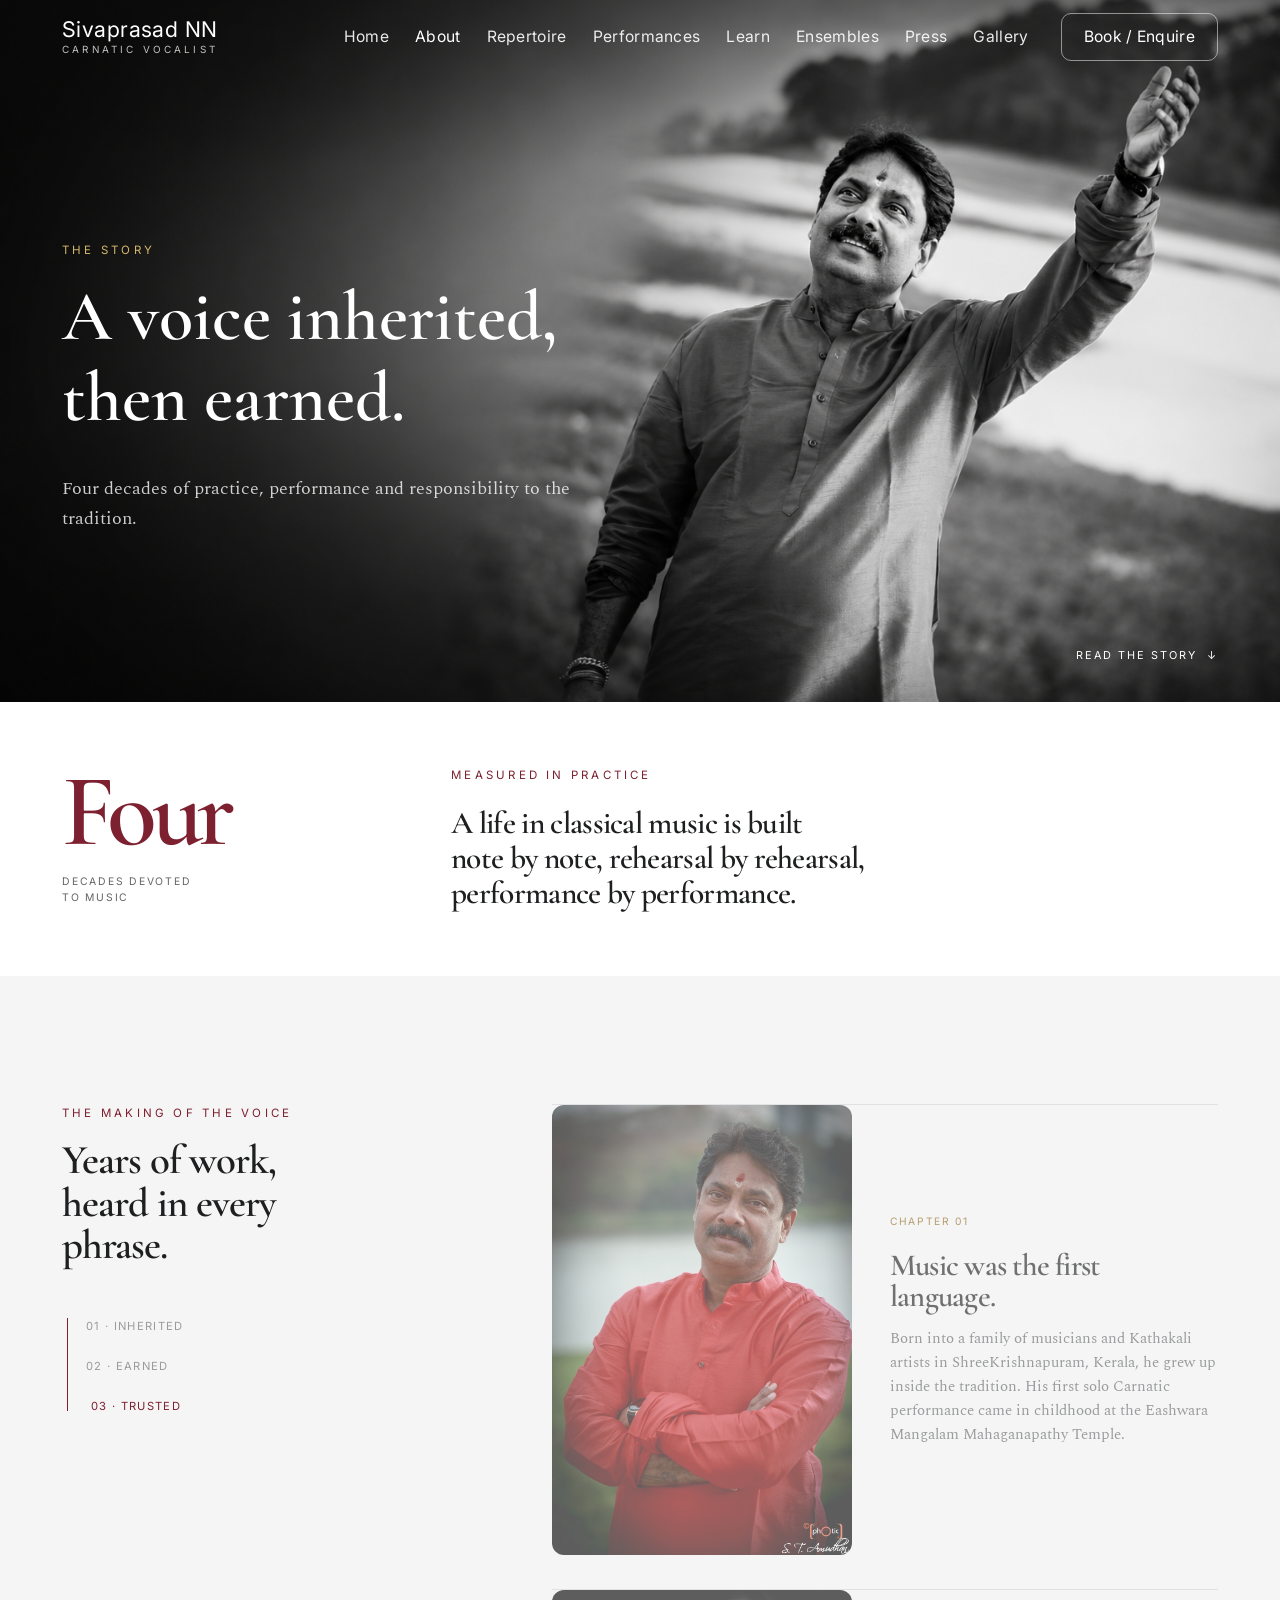
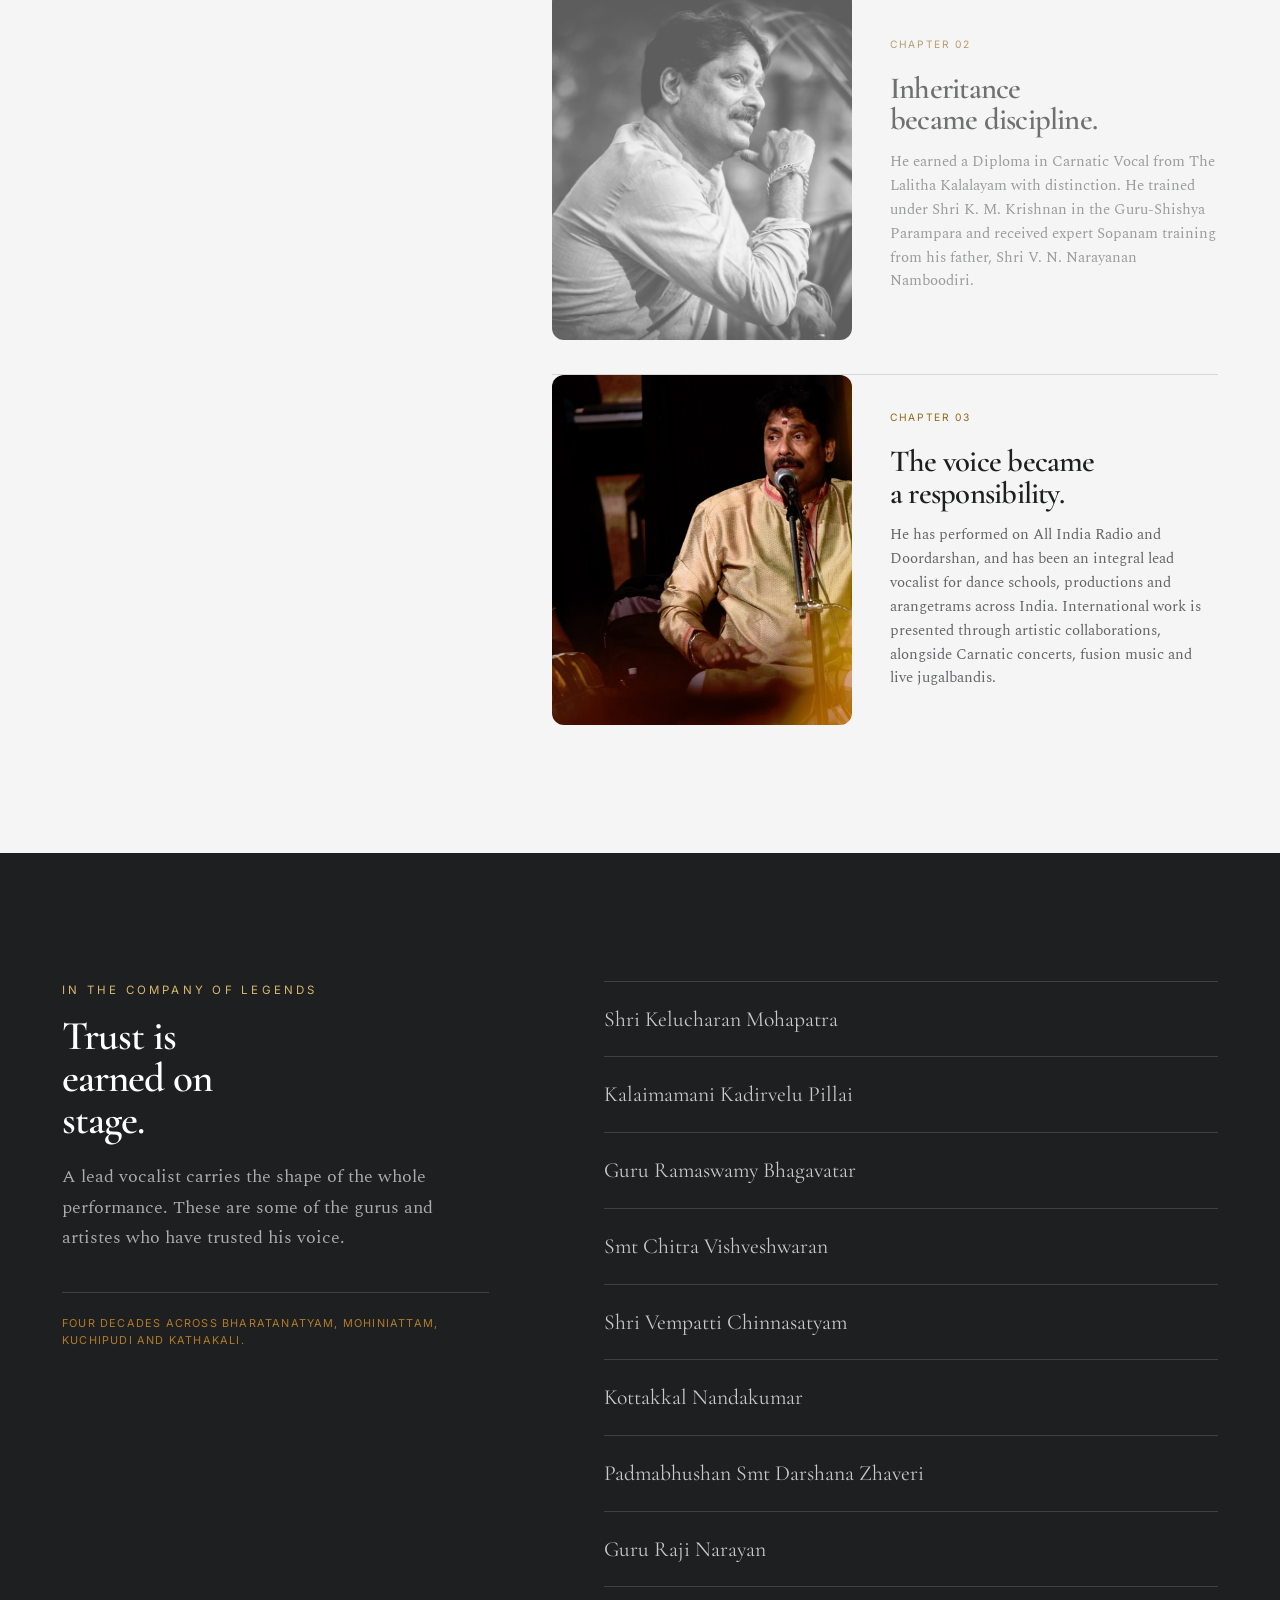
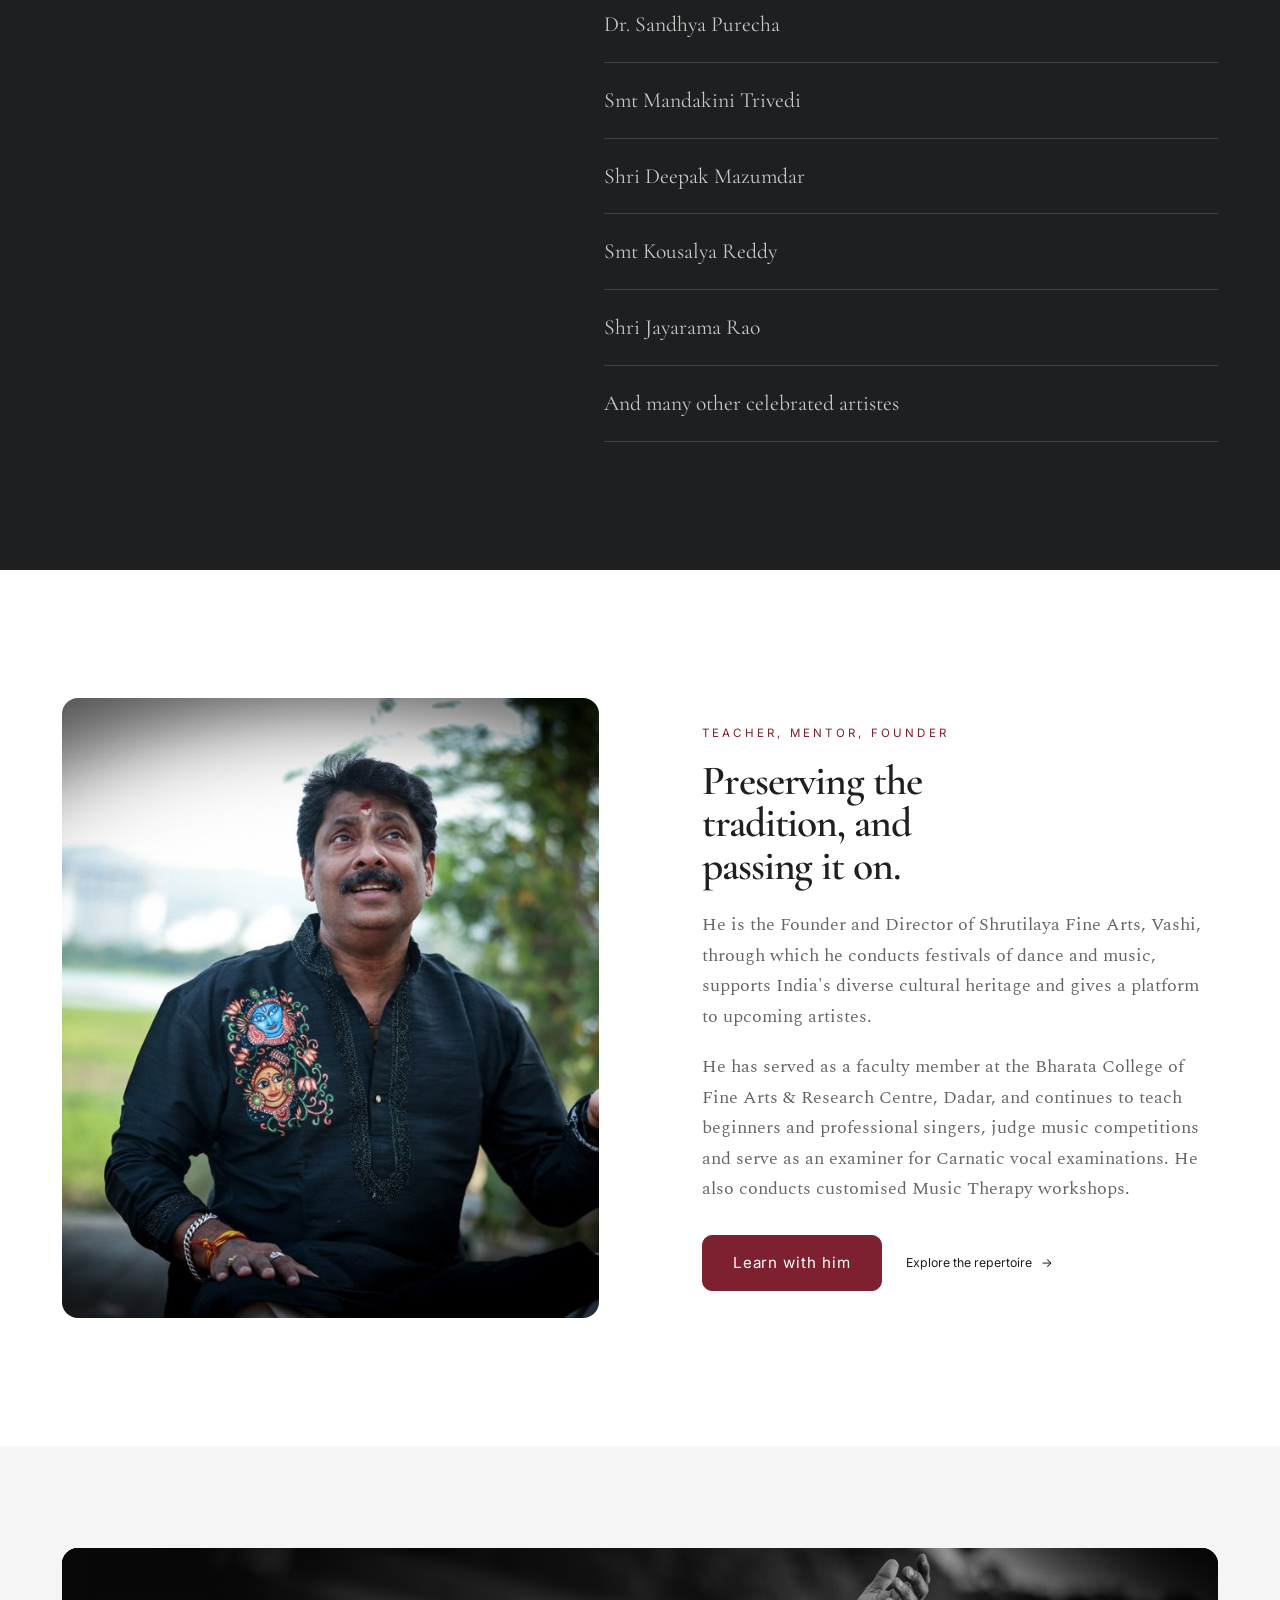
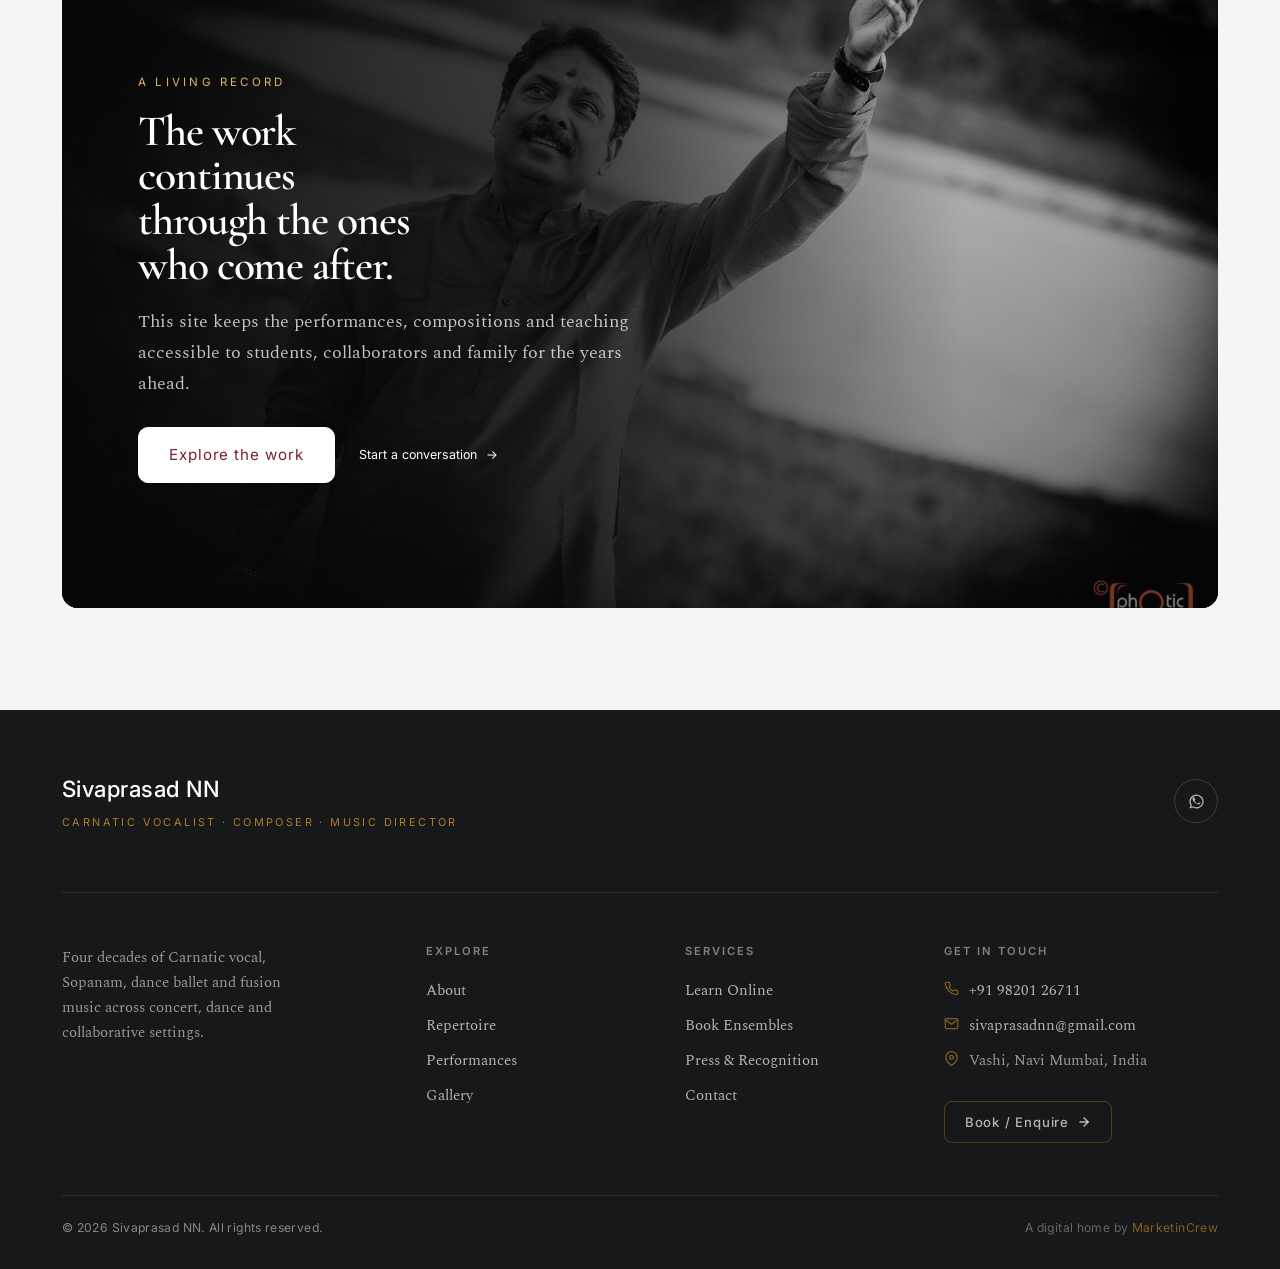
==== commit bbdf68ef: "Rename gallery navigation item" ====
--- a/about.html
+++ b/about.html
@@ -64,7 +64,7 @@
 
 <div id="site-footer"></div>
 <script src="js/data.js"></script>
-<script src="js/components.js?v=site-polish-1"></script>
+<script src="js/components.js?v=nav-gallery-1"></script>
 <script src="js/main.js?v=site-polish-1"></script>
 </body>
 </html>
